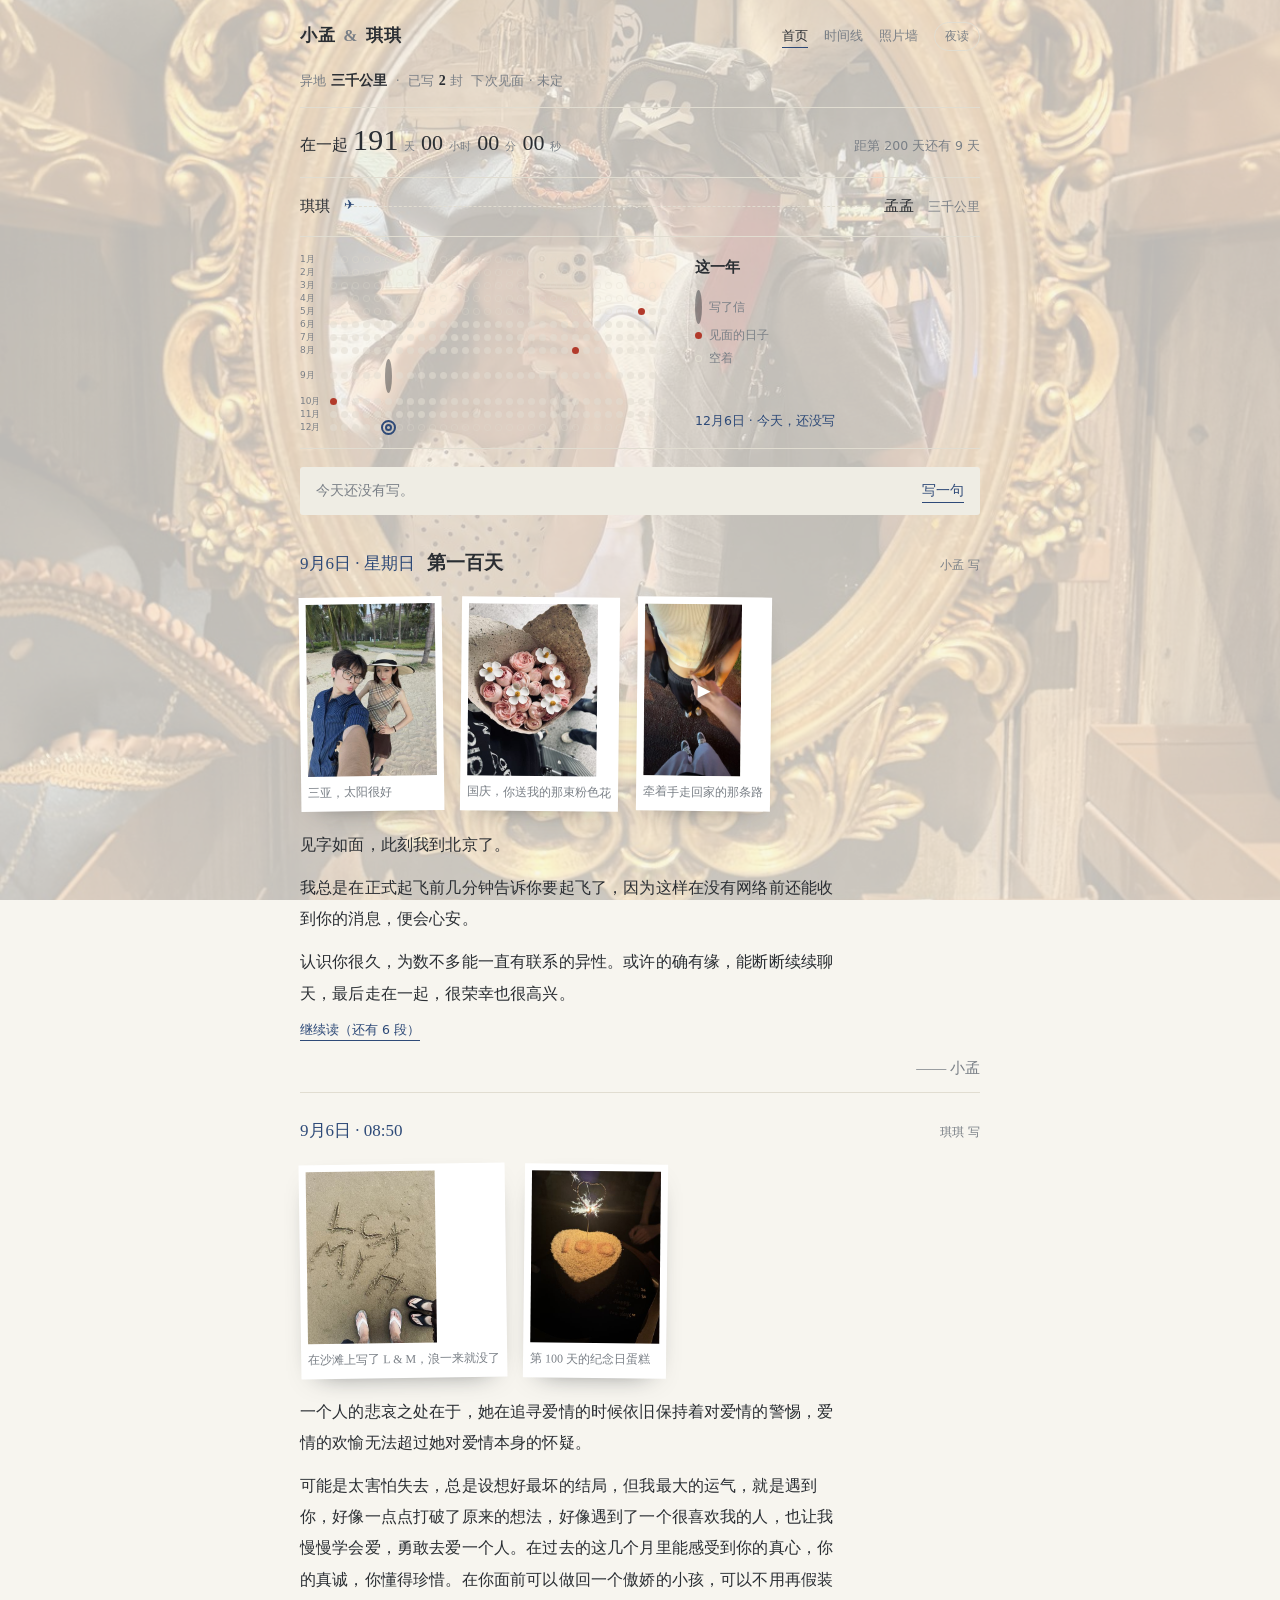
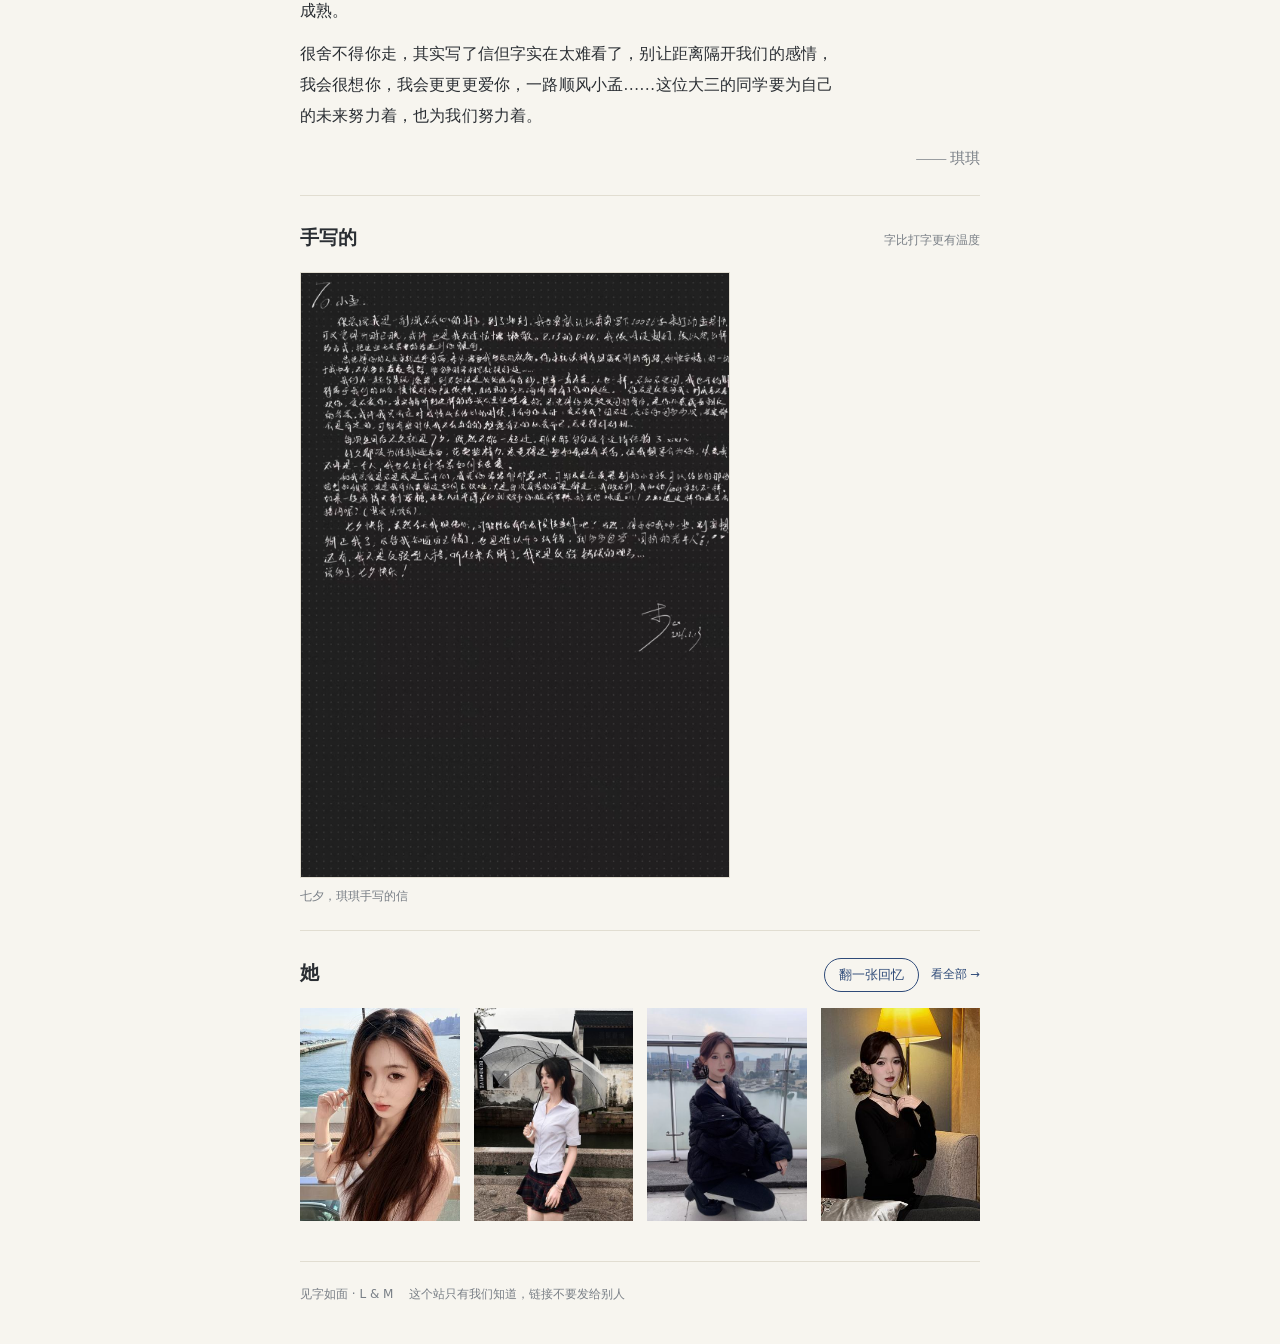
==== index.html @ 693d48fa "见字如面：首版上线" ====
<!doctype html>
<html lang="zh-CN" data-theme="light">
<head>
<meta charset="utf-8">
<meta name="viewport" content="width=device-width, initial-scale=1">
<meta name="robots" content="noindex, nofollow">
<meta name="description" content="我们的一点一滴，都写在这里。">
<meta name="theme-color" content="#f7f5ef">
<title>见字如面 · 小孟 &amp; 琪琪</title>
<link rel="icon" href="assets/favicon.svg" type="image/svg+xml">
<link rel="apple-touch-icon" href="assets/apple-touch-icon.png">
<link rel="manifest" href="site.webmanifest">
<meta property="og:type" content="website">
<meta property="og:url" content="https://2400016611.github.io/">
<meta property="og:title" content="见字如面 · 小孟 &amp; 琪琪">
<meta property="og:description" content="我们的一点一滴，都写在这里。">
<meta property="og:image" content="https://2400016611.github.io/assets/share.jpg">
<link rel="stylesheet" href="assets/style.css">
</head>
<body>
<div class="bg" id="bg" aria-hidden="true"></div>

<div class="wrap">

  <div class="top">
    <span class="mark">小孟 <em>&amp;</em> 琪琪</span>
    <nav class="nav">
      <a href="index.html" aria-current="page">首页</a>
      <a href="timeline.html">时间线</a>
      <a href="photos.html">照片墙</a>
      <button class="theme-toggle" type="button">夜读</button>
    </nav>
  </div>

  <div class="status" id="status"></div>

  <div class="counter">
    <span class="word">在一起</span>
    <span class="big" id="counter-days">0</span>
    <span class="unit">天</span>
    <span class="seg" id="counter-hh">00</span><span class="unit">小时</span>
    <span class="seg" id="counter-mm">00</span><span class="unit">分</span>
    <span class="seg" id="counter-ss">00</span><span class="unit">秒</span>
    <span class="next" id="counter-next"></span>
  </div>

  <div class="distance" id="distance"></div>

  <section class="year" aria-label="这一年">
    <div class="year-grid" id="year-grid"></div>
    <div class="year-side">
      <div class="year-title">这一年</div>
      <div class="legend">
        <span><i class="letter"></i>写了信</span>
        <span><i class="met"></i>见面的日子</span>
        <span><i class="blank"></i>空着</span>
      </div>
      <div class="readout" id="readout">点任意一天，看那天发生了什么</div>
    </div>
  </section>

  <div class="invite">
    <span id="invite-text">今天还没有写。</span>
    <button class="go" id="note-open" type="button">写一句</button>
  </div>
  <div class="notebox" id="notebox" hidden>
    <textarea id="note-input" rows="3" maxlength="200" placeholder="写一句今天想说的话……"></textarea>
    <div class="note-actions">
      <span class="note-hint">只保存在这台设备上，刷新也不会丢</span>
      <button id="note-save" type="button">存下来</button>
    </div>
  </div>
  <div class="notes" id="notes"></div>

  <div id="letters"></div>

  <section class="hand" id="hand" aria-label="手写的"></section>

  <section class="her" aria-label="她">
    <div class="her-head">
      <h2>她</h2>
      <span class="who">
        <button class="random-btn" data-random type="button">翻一张回忆</button>
        <a href="photos.html#her">看全部 →</a>
      </span>
    </div>
    <div class="her-grid" id="her-grid"></div>
  </section>

  <div class="foot">
    <span>见字如面 · L &amp; M</span>
    <span>这个站只有我们知道，链接不要发给别人</span>
  </div>
</div>

<script src="data/media.js"></script>
<script src="data/content.js"></script>
<script src="assets/app.js"></script>
</body>
</html>
---- assets/style.css ----
/* 见字如面 —— 站点样式
   纸与墨，加上一个靛蓝；照片是页面上唯一的彩色来源。 */

:root {
  --paper: #f7f5ef;
  --paper-2: #efede4;
  --ink: #2a2e33;
  --ink-2: #797f86;
  --line: #e1ddd1;
  --accent: #2e4a78;
  --mark: #b23a2b;
  --frame: #ffffff;
  --shadow: 0 10px 28px -18px rgba(20, 25, 32, .7);
  --bg-opacity: .24;
  --serif: "Songti SC", "STSong", "SimSun", "Noto Serif CJK SC", serif;
  --sans: "PingFang SC", "Microsoft YaHei", system-ui, -apple-system, sans-serif;
  --hand: "Kaiti SC", "KaiTi", "STKaiti", "楷体", var(--serif);
}

html[data-theme="dark"] {
  --paper: #14161a;
  --paper-2: #1b1e23;
  --ink: #e9e7e1;
  --ink-2: #8e959c;
  --line: #2a2e33;
  --accent: #9db8dc;
  --mark: #d9634f;
  --frame: #22262b;
  --shadow: 0 10px 28px -18px rgba(0, 0, 0, .9);
  --bg-opacity: .15;
}

* { box-sizing: border-box; }

html { background: var(--paper); }
body {
  margin: 0;
  background: transparent;
  color: var(--ink);
  font-family: var(--sans);
  font-size: 15px;
  line-height: 1.7;
  -webkit-font-smoothing: antialiased;
}

/* ---------------- 旋转照片背景（只有首页有 #bg） ---------------- */
.bg {
  position: fixed;
  inset: 0;
  z-index: -1;
  overflow: hidden;
  pointer-events: none;
}
.bg img {
  position: absolute;
  inset: 0;
  width: 100%;
  height: 100%;
  object-fit: cover;
  opacity: 0;
  transition: opacity 2.2s ease;
}
.bg img.on { opacity: var(--bg-opacity); }
@media (prefers-reduced-motion: reduce) { .bg img { transition: none; } }

a { color: var(--accent); text-decoration: none; }
a:hover { border-bottom: 1px solid currentColor; }

button {
  font: inherit;
  color: inherit;
  background: none;
  border: 0;
  padding: 0;
  cursor: pointer;
}

.wrap { width: min(680px, 100% - 40px); margin: 0 auto; }
.wide { width: min(1080px, 100% - 40px); margin: 0 auto; }

/* ---------------- 顶部 ---------------- */
.top {
  display: flex;
  align-items: center;
  gap: 18px;
  padding: 22px 0 18px;
}
.mark {
  font-family: var(--serif);
  font-size: 17px;
  font-weight: 600;
  letter-spacing: .04em;
}
.mark em { font-style: normal; color: var(--ink-2); padding: 0 3px; }
.nav { margin-left: auto; display: flex; align-items: center; gap: 16px; }
.nav a, .nav span { font-size: 13px; color: var(--ink-2); }
.nav a[aria-current="page"] { color: var(--ink); border-bottom: 1px solid var(--accent); }
.theme-toggle {
  font-size: 12px;
  color: var(--ink-2);
  border: 1px solid var(--line);
  border-radius: 999px;
  padding: 3px 10px;
}

/* ---------------- 状态行 ---------------- */
.status {
  display: flex;
  flex-wrap: wrap;
  align-items: baseline;
  gap: 0 8px;
  padding-bottom: 14px;
  border-bottom: 1px solid var(--line);
  font-size: 12.5px;
  color: var(--ink-2);
  letter-spacing: .02em;
}
.status b {
  font-family: var(--serif);
  font-size: 14px;
  font-weight: 600;
  font-variant-numeric: tabular-nums;
  color: var(--ink);
}
.status .next b { color: var(--accent); }

/* ---------------- 实时计时 ---------------- */
.counter {
  display: flex;
  align-items: baseline;
  flex-wrap: wrap;
  gap: 0 5px;
  padding: 16px 0;
  border-bottom: 1px solid var(--line);
}
.counter .big {
  font-family: var(--serif);
  font-size: 30px;
  font-variant-numeric: tabular-nums;
  letter-spacing: .01em;
  line-height: 1;
}
.counter .word { font-family: var(--serif); font-size: 16px; }
.counter .seg { font-family: var(--serif); font-size: 22px; font-variant-numeric: tabular-nums; min-width: 2.2ch; text-align: center; }
.counter .unit { font-size: 11px; color: var(--ink-2); }
.counter .next { margin-left: auto; font-size: 12.5px; color: var(--ink-2); }
.counter .next b { color: var(--accent); font-family: var(--serif); font-size: 13px; }

/* ---------------- 距离 ---------------- */
.distance {
  display: flex;
  align-items: center;
  gap: 14px;
  padding: 16px 0;
  border-bottom: 1px solid var(--line);
}
.dist-city { font-family: var(--serif); font-size: 15px; flex: none; }
.dist-line { flex: 1; position: relative; border-top: 1px dashed var(--line); min-width: 40px; }
.dist-line::after {
  content: "✈";
  position: absolute;
  top: -9px;
  left: 0;
  font-size: 13px;
  line-height: 1;
  color: var(--accent);
  animation: fly 7s linear infinite;
}
@keyframes fly { from { left: 0; } to { left: 100%; } }
@media (prefers-reduced-motion: reduce) { .dist-line::after { animation: none; left: 46%; } }
.dist-km { flex: none; font-size: 12.5px; color: var(--ink-2); }

/* ---------------- 这一年 ---------------- */
.year {
  display: flex;
  gap: 28px;
  padding: 18px 0 16px;
  border-bottom: 1px solid var(--line);
}
.year-grid { display: flex; flex-direction: column; gap: 4px; flex: none; }
.year-row { display: grid; grid-template-columns: 26px repeat(31, 7px); gap: 4px; align-items: center; }
.year-month { font-size: 9px; line-height: 9px; color: var(--ink-2); }
.dot {
  width: 7px;
  height: 7px;
  border-radius: 50%;
  background: var(--line);
}
.dot.void { background: none; }
.dot.blankspace { background: none; }
.dot.blank { background: var(--line); opacity: .55; }
.dot.none { background: none; box-shadow: inset 0 0 0 1px var(--line); opacity: .3; }
.dot.letter { background: var(--ink); opacity: .45; }
.dot.met { background: var(--mark); }
.dot.today { background: none; box-shadow: inset 0 0 0 2px var(--accent); }
.dot.picked { outline: 2px solid var(--accent); outline-offset: 2px; }
.year-side { min-width: 0; display: flex; flex-direction: column; }
.year-title { font-family: var(--serif); font-size: 15px; font-weight: 600; }
.legend { margin-top: 10px; font-size: 11.5px; line-height: 2; color: var(--ink-2); }
.legend span { display: flex; align-items: center; gap: 7px; }
.legend i { width: 7px; height: 7px; border-radius: 50%; flex: none; }
.legend i.letter { background: var(--ink); opacity: .45; }
.legend i.met { background: var(--mark); }
.legend i.blank { box-shadow: inset 0 0 0 1px var(--line); }
.readout { margin-top: auto; padding-top: 10px; font-size: 12.5px; color: var(--accent); }

/* ---------------- 今天的邀请 ---------------- */
.invite {
  display: flex;
  align-items: center;
  gap: 12px;
  margin: 18px 0 6px;
  padding: 12px 16px;
  background: var(--paper-2);
  border-radius: 3px;
  font-size: 13.5px;
  color: var(--ink-2);
}
.invite .go { margin-left: auto; color: var(--accent); border-bottom: 1px solid currentColor; }

/* ---------------- 信 ---------------- */
.letter { padding: 24px 0 10px; }
.letter + .letter { border-top: 1px solid var(--line); }
.letter-head { display: flex; align-items: baseline; gap: 12px; }
.date { font-family: var(--hand); font-size: 17px; color: var(--accent); }
.letter-title { font-family: var(--serif); font-size: 19px; font-weight: 600; }
.who { margin-left: auto; display: flex; align-items: center; gap: 12px; font-size: 11.5px; color: var(--ink-2); }
.copy {
  margin: 12px 0 0;
  font-family: var(--serif);
  font-size: 16px;
  line-height: 1.95;
  letter-spacing: .01em;
  max-width: 34em;
}
.sign {
  margin-top: 14px;
  text-align: right;
  font-family: var(--hand);
  font-size: 15px;
  color: var(--ink-2);
}
.read-more {
  margin-top: 10px;
  font-size: 12.5px;
  color: var(--accent);
  border-bottom: 1px solid currentColor;
}
.copy[hidden] { display: none; }

/* 相纸 */
.prints { display: flex; flex-wrap: wrap; align-items: flex-start; gap: 18px; margin: 18px 0; }
.print {
  margin: 0;
  background: var(--frame);
  padding: 7px 7px 10px;
  box-shadow: var(--shadow);
}
.print img, .print video { display: block; height: 172px; width: auto; background: var(--paper-2); }
.print figcaption {
  margin-top: 7px;
  font-family: var(--hand);
  font-size: 12px;
  line-height: 1.5;
  color: var(--ink-2);
  max-width: 200px;
}
.tilt-l { transform: rotate(-.8deg); }
.tilt-r { transform: rotate(.6deg); }
.print .play-badge { position: relative; display: block; }
.print .play-badge::after {
  content: "▶";
  position: absolute;
  inset: 0;
  display: flex;
  align-items: center;
  justify-content: center;
  font-size: 17px;
  color: #fff;
  text-shadow: 0 1px 8px rgba(0, 0, 0, .75);
}
.print.large img { height: 300px; max-width: 100%; }
.print.large { margin-top: 18px; }

/* ---------------- 她 ---------------- */
.her { padding: 26px 0 10px; border-top: 1px solid var(--line); margin-top: 14px; }
.her-head { display: flex; align-items: baseline; gap: 12px; }
.her-head h2 { margin: 0; font-family: var(--serif); font-size: 19px; font-weight: 600; }
.her-head .who { margin-left: auto; }
.her-grid { display: grid; grid-template-columns: repeat(4, 1fr); gap: 14px; margin-top: 16px; }
.her-grid img { width: 100%; aspect-ratio: 3 / 4; object-fit: cover; display: block; background: var(--paper-2); }

/* 起点 / 手写的 */
.start, .hand { padding: 26px 0 10px; border-top: 1px solid var(--line); margin-top: 14px; }
.section { padding: 26px 0 10px; border-top: 1px solid var(--line); margin-top: 14px; }
.hand-fig { margin: 18px 0 0; max-width: 430px; }
.hand-fig img { display: block; width: 100%; height: auto; border: 1px solid var(--line); background: var(--paper-2); }
.hand-fig figcaption {
  margin-top: 8px;
  font-family: var(--hand);
  font-size: 12px;
  color: var(--ink-2);
}

/* ---------------- 时间线 ---------------- */
.timeline { list-style: none; margin: 22px 0 0; padding: 0 0 0 16px; border-left: 1px solid var(--line); }
.tl-item { position: relative; padding: 0 0 28px 22px; }
.tl-item::before {
  content: "";
  position: absolute;
  left: -21px;
  top: 5px;
  width: 9px;
  height: 9px;
  border-radius: 50%;
  background: var(--mark);
  box-shadow: 0 0 0 3px var(--paper);
}
.tl-date { font-family: var(--hand); color: var(--accent); font-size: 15px; }
.tl-title { font-family: var(--serif); font-size: 17px; font-weight: 600; margin-top: 2px; }
.tl-note { font-size: 13px; color: var(--ink-2); margin-top: 2px; }
.tl-photo {
  display: inline-block;
  margin: 10px 0 0;
  background: var(--frame);
  padding: 5px 5px 8px;
  box-shadow: var(--shadow);
  cursor: zoom-in;
}
.tl-photo img { display: block; height: 130px; width: auto; }

/* ---------------- 随机回忆按钮 ---------------- */
.random-btn {
  font-size: 13px;
  color: var(--accent);
  border: 1px solid var(--accent);
  border-radius: 999px;
  padding: 5px 14px;
}
.upload-btn {
  font-size: 13px;
  color: var(--paper);
  background: var(--accent);
  border: 1px solid var(--accent);
  border-radius: 999px;
  padding: 5px 14px;
}

/* ---------------- 页脚 ---------------- */
.foot {
  margin-top: 30px;
  padding: 22px 0 40px;
  border-top: 1px solid var(--line);
  font-size: 12px;
  color: var(--ink-2);
  display: flex;
  flex-wrap: wrap;
  gap: 6px 16px;
}

/* ---------------- 照片墙 ---------------- */
.filters {
  display: flex;
  gap: 8px;
  flex-wrap: wrap;
  padding: 4px 0 18px;
  border-bottom: 1px solid var(--line);
  margin-bottom: 20px;
}
.filters button {
  font-size: 13px;
  color: var(--ink-2);
  border: 1px solid var(--line);
  border-radius: 999px;
  padding: 5px 14px;
}
.filters button[aria-pressed="true"] { color: var(--paper); background: var(--ink); border-color: var(--ink); }
.masonry { columns: 4; column-gap: 12px; }
.tile {
  display: block;
  width: 100%;
  margin: 0 0 12px;
  break-inside: avoid;
  background: var(--paper-2);
  position: relative;
  padding: 0;
}
.tile img { display: block; width: 100%; height: auto; }
.tile .tag {
  position: absolute;
  left: 6px;
  bottom: 6px;
  font-size: 11px;
  color: #fff;
  text-shadow: 0 1px 3px rgba(0,0,0,.6);
}
.tile.wide { column-span: all; }
.count { font-size: 12px; color: var(--ink-2); margin-bottom: 14px; }

/* ---------------- 灯箱 ---------------- */
.lightbox {
  position: fixed;
  inset: 0;
  background: rgba(10, 12, 14, .94);
  display: none;
  align-items: center;
  justify-content: center;
  z-index: 50;
}
.lightbox.on { display: flex; }
.lightbox img, .lightbox video { max-width: 92vw; max-height: 84vh; display: block; }
.lightbox .caption {
  position: absolute;
  bottom: 26px;
  left: 0;
  right: 0;
  text-align: center;
  color: #e9e7e1;
  font-family: var(--hand);
  font-size: 15px;
}
.lightbox .close, .lightbox .prev, .lightbox .next {
  position: absolute;
  color: #e9e7e1;
  font-size: 22px;
  padding: 14px;
  line-height: 1;
}
.lightbox .close { top: 12px; right: 14px; font-size: 26px; }
.lightbox .prev { left: 8px; top: 50%; transform: translateY(-50%); }
.lightbox .next { right: 8px; top: 50%; transform: translateY(-50%); }

@media (max-width: 720px) {
  .wrap, .wide { width: calc(100% - 32px); }
  .year { flex-direction: column; gap: 14px; }
  .year-row { grid-template-columns: 20px repeat(31, minmax(0, 1fr)); gap: 2px; }
  .dot { width: 100%; height: 5px; border-radius: 2px; }
  .print img, .print video { height: 132px; }
  .masonry { columns: 2; column-gap: 8px; }
  .tile { margin-bottom: 8px; }
  .her-grid { grid-template-columns: repeat(2, 1fr); }
  .copy { font-size: 15.5px; }
}

/* ---------------- 她：可点开 ---------------- */
.her-grid img { cursor: zoom-in; }

/* ---------------- 写一句（碎碎念） ---------------- */
.notebox {
  margin: -4px 0 6px;
  padding: 12px 16px;
  background: var(--paper-2);
  border-radius: 3px;
}
.notebox textarea {
  width: 100%;
  resize: vertical;
  border: 1px solid var(--line);
  border-radius: 2px;
  background: var(--paper);
  color: var(--ink);
  font-family: var(--serif);
  font-size: 14.5px;
  line-height: 1.8;
  padding: 8px 10px;
}
.notebox textarea:focus { outline: 1px solid var(--accent); }
.note-actions { display: flex; align-items: center; gap: 10px; margin-top: 8px; }
.note-hint { font-size: 11.5px; color: var(--ink-2); }
.note-actions button {
  margin-left: auto;
  flex: none;
  font-size: 12.5px;
  color: var(--paper);
  background: var(--accent);
  border-radius: 999px;
  padding: 4px 14px;
}
.notes { margin: 2px 0 8px; }
.note-row {
  display: flex;
  gap: 12px;
  align-items: baseline;
  padding: 7px 2px;
  border-bottom: 1px dashed var(--line);
  font-size: 13.5px;
}
.note-date { flex: none; font-family: var(--hand); font-size: 13px; color: var(--accent); }
.note-text { font-family: var(--serif); }

/* ---------------- 灯箱：保存原图 ---------------- */
.lightbox .save {
  position: absolute;
  top: 16px;
  left: 16px;
  color: #e9e7e1;
  font-size: 12.5px;
  border: 1px solid rgba(233, 231, 225, .4);
  border-radius: 999px;
  padding: 5px 14px;
  z-index: 2;
}
.lightbox .save:hover { border: 1px solid #e9e7e1; }
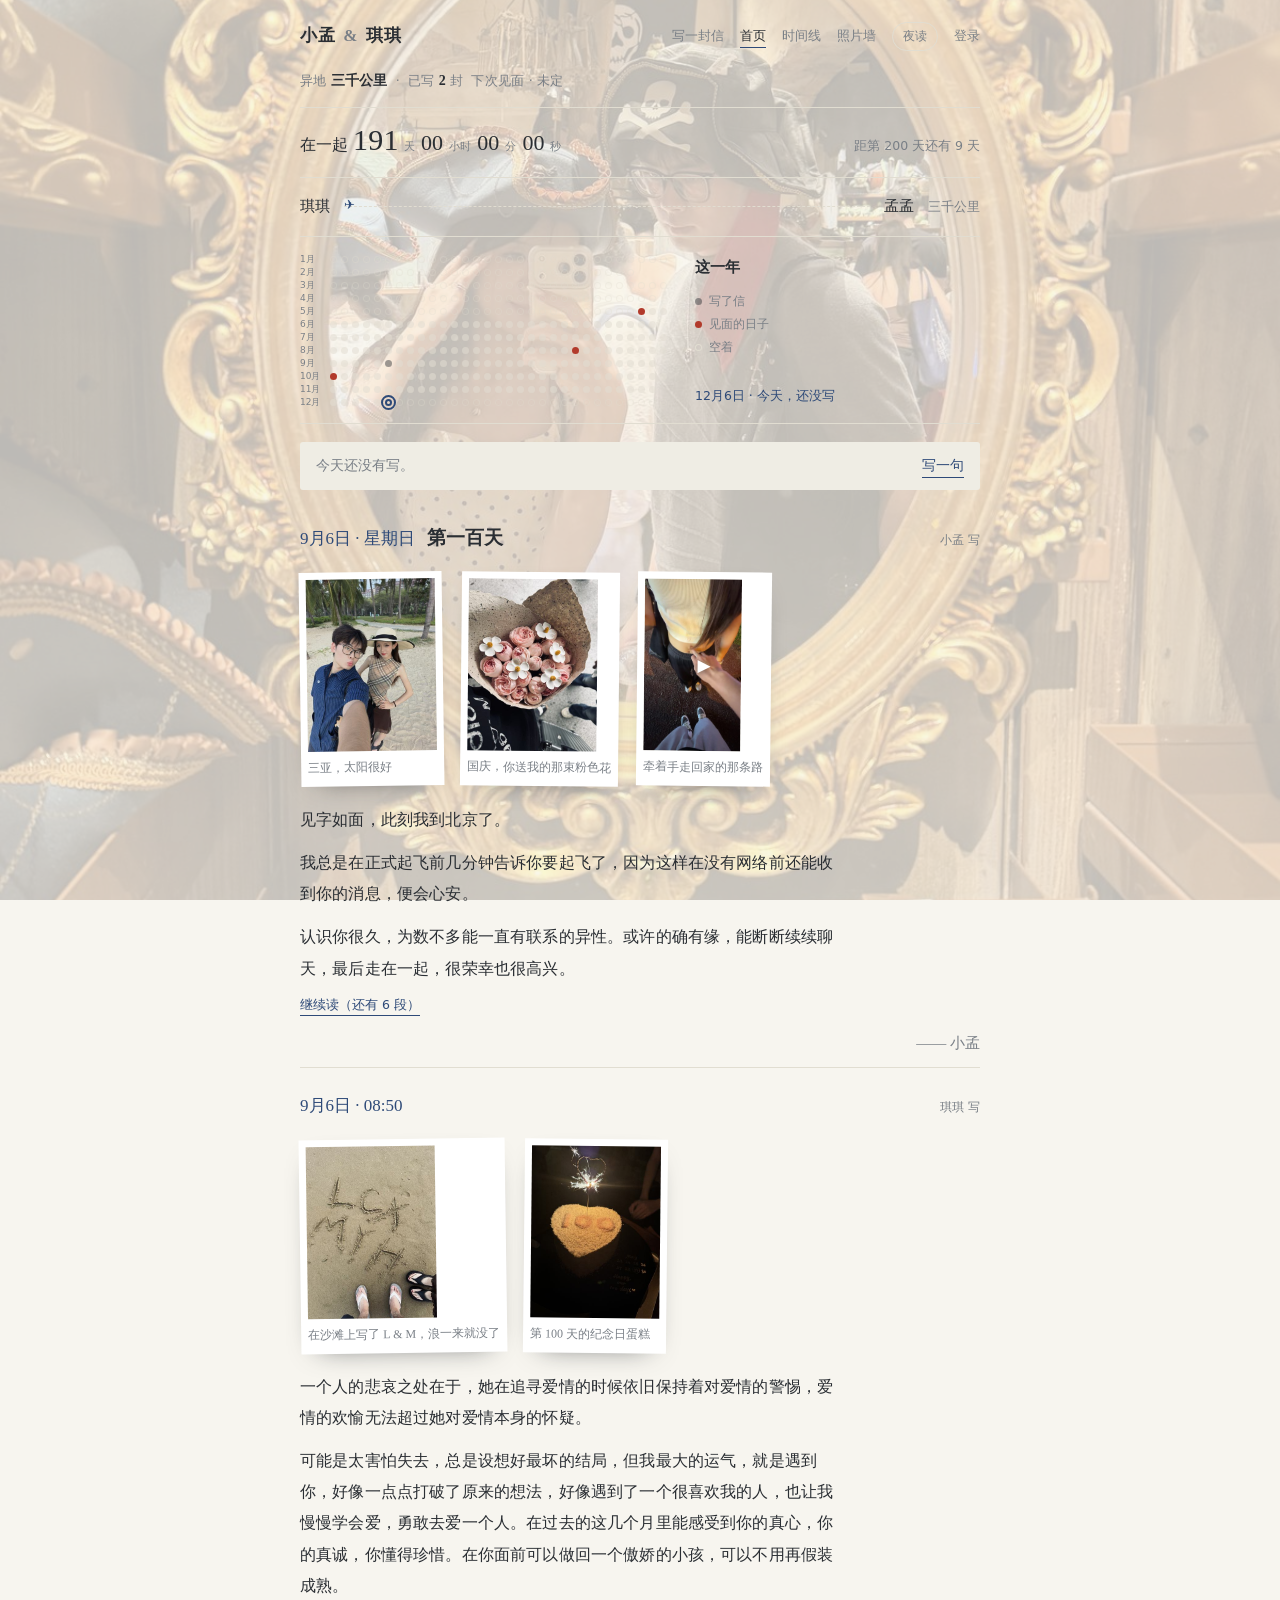
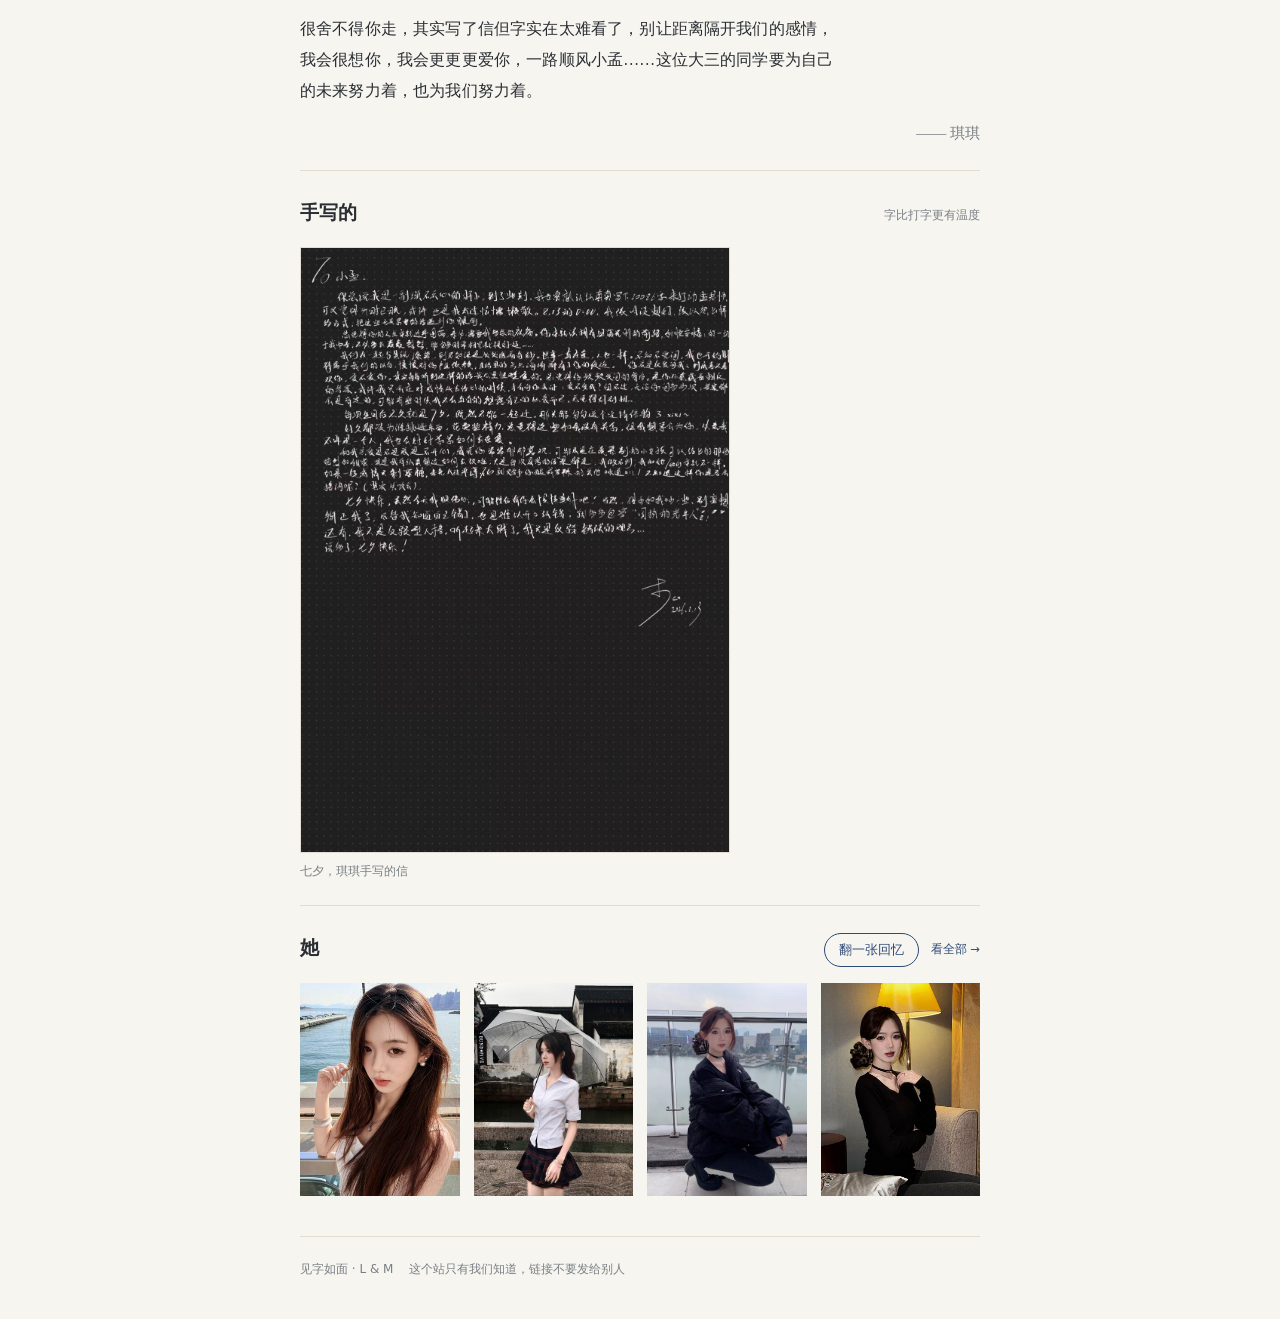
==== commit caddb9e3: "接上后端：在线写信、传照片、两个人共用一份内容 - 新增 assets/store.js 作为唯一数据入口：连得上后端就用后端的，连不上退回静态内容 - 新增 write.html（写信 / 碎碎念 " ====
--- a/index.html
+++ b/index.html
@@ -51,7 +51,7 @@
     <div class="year-side">
       <div class="year-title">这一年</div>
       <div class="legend">
-        <span><i class="letter"></i>写了信</span>
+        <span><i class="wrote"></i>写了信</span>
         <span><i class="met"></i>见面的日子</span>
         <span><i class="blank"></i>空着</span>
       </div>
@@ -95,6 +95,11 @@
 
 <script src="data/media.js"></script>
 <script src="data/content.js"></script>
+<script src="data/config.js"></script>
+<script src="assets/vendor/supabase.js"></script>
+<script src="assets/store.js"></script>
+<script src="assets/ui.js"></script>
+<script src="assets/upload.js"></script>
 <script src="assets/app.js"></script>
 </body>
 </html>
--- a/assets/style.css
+++ b/assets/style.css
@@ -190,7 +190,7 @@
 .dot.blankspace { background: none; }
 .dot.blank { background: var(--line); opacity: .55; }
 .dot.none { background: none; box-shadow: inset 0 0 0 1px var(--line); opacity: .3; }
-.dot.letter { background: var(--ink); opacity: .45; }
+.dot.wrote { background: var(--ink); opacity: .45; }
 .dot.met { background: var(--mark); }
 .dot.today { background: none; box-shadow: inset 0 0 0 2px var(--accent); }
 .dot.picked { outline: 2px solid var(--accent); outline-offset: 2px; }
@@ -199,7 +199,7 @@
 .legend { margin-top: 10px; font-size: 11.5px; line-height: 2; color: var(--ink-2); }
 .legend span { display: flex; align-items: center; gap: 7px; }
 .legend i { width: 7px; height: 7px; border-radius: 50%; flex: none; }
-.legend i.letter { background: var(--ink); opacity: .45; }
+.legend i.wrote { background: var(--ink); opacity: .45; }
 .legend i.met { background: var(--mark); }
 .legend i.blank { box-shadow: inset 0 0 0 1px var(--line); }
 .readout { margin-top: auto; padding-top: 10px; font-size: 12.5px; color: var(--accent); }
@@ -501,3 +501,240 @@
   z-index: 2;
 }
 .lightbox .save:hover { border: 1px solid #e9e7e1; }
+
+/* ================================================================
+   接上后端之后多出来的界面：登录、写信、上传、设置
+   ================================================================ */
+
+/* ---------------- 按钮 ---------------- */
+.primary, .ghost, .danger {
+  font-size: 13px;
+  border-radius: 999px;
+  padding: 6px 16px;
+  border: 1px solid transparent;
+}
+.primary { background: var(--accent); color: var(--paper); }
+.primary:hover { opacity: .9; }
+.primary:disabled { opacity: .45; cursor: default; }
+.ghost { border-color: var(--line); color: var(--ink-2); }
+.ghost:hover { color: var(--ink); border-color: var(--ink-2); }
+.danger { border-color: var(--line); color: var(--mark); }
+.danger:hover { border-color: var(--mark); }
+.mini {
+  display: inline-block;
+  font-size: 11.5px;
+  padding: 0;
+  border: 0;
+  border-bottom: 1px dotted currentColor;
+  color: var(--ink-2);
+  border-radius: 0;
+}
+.mini.danger { color: var(--mark); }
+
+/* ---------------- 表单 ---------------- */
+.form { display: grid; gap: 14px; }
+.row-form { grid-template-columns: repeat(auto-fit, minmax(170px, 1fr)); }
+.field { display: flex; flex-direction: column; gap: 5px; min-width: 0; }
+.field > span { font-size: 11.5px; color: var(--ink-2); letter-spacing: .02em; }
+.field input, .field select, .field textarea {
+  font: inherit;
+  font-size: 14px;
+  width: 100%;
+  color: var(--ink);
+  background: var(--paper);
+  border: 1px solid var(--line);
+  border-radius: 2px;
+  padding: 7px 9px;
+}
+.field textarea { font-family: var(--serif); font-size: 15.5px; line-height: 1.85; resize: vertical; }
+.field input:focus, .field select:focus, .field textarea:focus { outline: 1px solid var(--accent); }
+.field.block { margin-top: 16px; }
+.field.wide { grid-column: 1 / -1; }
+.check { flex-direction: row; align-items: center; gap: 8px; }
+.check input { width: auto; }
+.check span { font-size: 12.5px; color: var(--ink-2); }
+.actions { display: flex; align-items: center; gap: 12px; flex-wrap: wrap; margin-top: 18px; }
+.status-text { font-size: 12px; color: var(--ink-2); }
+.pane { padding-bottom: 30px; }
+.pane-title { font-family: var(--serif); font-size: 17px; font-weight: 600; margin: 28px 0 4px; }
+.pane-hint { font-size: 12.5px; color: var(--ink-2); margin: 0 0 10px; }
+.tabs { display: flex; gap: 18px; flex-wrap: wrap; border-bottom: 1px solid var(--line); padding-bottom: 10px; margin-bottom: 20px; }
+.tabs button { font-size: 13px; color: var(--ink-2); }
+.tabs button.on { color: var(--ink); border-bottom: 1px solid var(--accent); }
+
+/* ---------------- 挑素材 ---------------- */
+.picker {
+  display: grid;
+  grid-template-columns: repeat(auto-fill, minmax(70px, 1fr));
+  gap: 8px;
+  max-height: 320px;
+  overflow-y: auto;
+  padding: 8px;
+  border: 1px solid var(--line);
+  border-radius: 3px;
+  background: var(--paper-2);
+}
+.pick-tile { position: relative; padding: 0; border: 2px solid transparent; border-radius: 2px; overflow: hidden; line-height: 0; }
+.pick-tile img { display: block; width: 100%; aspect-ratio: 1; object-fit: cover; background: var(--paper); }
+.pick-tile.on { border-color: var(--accent); }
+.pick-tile .tag { position: absolute; left: 3px; bottom: 3px; font-size: 9px; color: #fff; background: rgba(0, 0, 0, .5); border-radius: 2px; padding: 0 3px; }
+.picker-actions { display: flex; align-items: center; gap: 12px; margin-top: 8px; flex-wrap: wrap; }
+.picker-count { font-size: 11.5px; color: var(--ink-2); margin-left: auto; }
+
+/* ---------------- 上传 ---------------- */
+.drop {
+  display: flex;
+  flex-direction: column;
+  align-items: center;
+  gap: 6px;
+  text-align: center;
+  padding: 26px 16px;
+  border: 1px dashed var(--line);
+  border-radius: 4px;
+  background: var(--paper-2);
+  cursor: pointer;
+}
+.drop.over { border-color: var(--accent); background: var(--paper); }
+.drop strong { font-family: var(--serif); font-size: 15px; font-weight: 600; }
+.drop span { font-size: 11.5px; color: var(--ink-2); max-width: 32em; }
+.upload-list { display: flex; flex-direction: column; gap: 10px; margin-top: 14px; max-height: 300px; overflow-y: auto; }
+.upload-item { font-size: 12px; }
+.upload-head { display: flex; align-items: baseline; gap: 10px; }
+.upload-name { flex: 1; min-width: 0; overflow: hidden; text-overflow: ellipsis; white-space: nowrap; }
+.upload-size { flex: none; font-size: 11px; color: var(--ink-2); }
+.upload-item .bar { height: 3px; margin: 5px 0 3px; background: var(--line); border-radius: 999px; overflow: hidden; }
+.upload-item .bar i { display: block; width: 0; height: 100%; background: var(--accent); transition: width .2s; }
+.upload-item .bar i.done { background: #4c7a52; }
+.upload-item .bar i.failed { background: var(--mark); }
+.upload-status { font-size: 11px; color: var(--ink-2); }
+.upload-status .warn { color: var(--mark); }
+
+/* ---------------- 小列表（这一年 / 首页的碎碎念） ---------------- */
+.rows { margin-top: 10px; }
+.row { display: flex; align-items: baseline; gap: 12px; padding: 7px 2px; border-bottom: 1px dashed var(--line); font-size: 13px; }
+.row-date { flex: none; font-family: var(--hand); font-size: 13px; color: var(--accent); }
+.row-tag { flex: none; font-size: 10.5px; border: 1px solid var(--line); border-radius: 999px; padding: 0 8px; color: var(--ink-2); }
+.row-tag.met { color: var(--mark); border-color: var(--mark); }
+.row-text { flex: 1; min-width: 0; font-family: var(--serif); }
+.row button { flex: none; margin-left: auto; }
+.note-author { flex: none; font-size: 11px; color: var(--ink-2); }
+
+/* ---------------- 信的编辑按钮 / 选择作者 ---------------- */
+.letter-tools { display: flex; gap: 12px; }
+.who-pick { display: flex; gap: 6px; }
+.who-pick button { font-size: 12.5px; color: var(--ink-2); border: 1px solid var(--line); border-radius: 999px; padding: 4px 12px; }
+.who-pick button.on { color: var(--paper); background: var(--accent); border-color: var(--accent); }
+.hand-fig { cursor: zoom-in; }
+
+/* ---------------- 弹窗 ---------------- */
+html.modal-open { overflow: hidden; }
+.modal {
+  position: fixed;
+  inset: 0;
+  z-index: 80;
+  display: none;
+  align-items: center;
+  justify-content: center;
+  padding: 20px;
+  background: rgba(20, 22, 26, .5);
+  backdrop-filter: blur(2px);
+}
+.modal.on { display: flex; }
+.modal-card {
+  position: relative;
+  width: min(580px, 100%);
+  max-height: 88vh;
+  overflow-y: auto;
+  padding: 24px 22px 20px;
+  background: var(--paper);
+  border: 1px solid var(--line);
+  border-radius: 4px;
+  box-shadow: var(--shadow);
+}
+.modal-x { position: absolute; top: 6px; right: 12px; font-size: 22px; color: var(--ink-2); }
+.modal-title { font-family: var(--serif); font-size: 18px; font-weight: 600; margin-bottom: 12px; }
+.modal-text { font-size: 13.5px; color: var(--ink-2); margin: 0 0 12px; }
+.modal-hint { font-size: 11.5px; color: var(--ink-2); margin: 10px 0 0; min-height: 1.2em; }
+.modal-actions { display: flex; align-items: center; gap: 10px; flex-wrap: wrap; margin-top: 14px; }
+
+/* ---------------- 提示条 ---------------- */
+.toasts {
+  position: fixed;
+  left: 50%;
+  bottom: 26px;
+  z-index: 90;
+  display: flex;
+  flex-direction: column;
+  align-items: center;
+  gap: 8px;
+  transform: translateX(-50%);
+  pointer-events: none;
+}
+.toast {
+  font-size: 13px;
+  color: var(--paper);
+  background: var(--ink);
+  border-radius: 999px;
+  padding: 7px 18px;
+  box-shadow: var(--shadow);
+  transition: opacity .35s, transform .35s;
+}
+.toast.bad { background: var(--mark); }
+.toast.gone { opacity: 0; transform: translateY(6px); }
+
+/* ---------------- 右上角账号 ---------------- */
+.account { position: relative; display: inline-flex; }
+.account-btn { font-size: 13px; color: var(--ink-2); }
+.account-btn.on { color: var(--ink); }
+.account-menu {
+  position: absolute;
+  right: 0;
+  top: calc(100% + 8px);
+  z-index: 20;
+  display: flex;
+  flex-direction: column;
+  min-width: 128px;
+  padding: 6px;
+  background: var(--paper);
+  border: 1px solid var(--line);
+  border-radius: 3px;
+  box-shadow: var(--shadow);
+}
+.account-menu a, .account-menu button { display: block; padding: 6px 10px; font-size: 13px; color: var(--ink-2); text-align: left; border-radius: 2px; }
+.account-menu a:hover, .account-menu button:hover { background: var(--paper-2); color: var(--ink); border-bottom: 0; }
+
+/* ---------------- 「后端还没接上」的那条提醒 ---------------- */
+.backend-note {
+  display: flex;
+  align-items: center;
+  gap: 10px;
+  margin-bottom: 14px;
+  padding: 7px 12px;
+  font-size: 12px;
+  color: var(--ink-2);
+  background: var(--paper-2);
+  border: 1px solid var(--line);
+  border-radius: 3px;
+}
+.backend-note .backend-x { margin-left: auto; font-size: 11.5px; color: var(--accent); border-bottom: 1px dotted currentColor; }
+
+/* ---------------- 没登录时的挡板 ---------------- */
+.gate { padding: 60px 0; text-align: center; border-top: 1px solid var(--line); border-bottom: 1px solid var(--line); }
+.gate p { font-family: var(--serif); font-size: 17px; }
+.gate .gate-hint { font-family: var(--sans); font-size: 12px; color: var(--ink-2); }
+
+/* ---------------- 灯箱上多出来的收藏 / 删除 ---------------- */
+.lightbox .lb-tools { position: absolute; bottom: 56px; left: 0; right: 0; z-index: 3; display: flex; justify-content: center; gap: 10px; }
+.lightbox .lb-tools .save { position: static; top: auto; left: auto; }
+.lightbox .lb-tools button { font-size: 12.5px; color: #e9e7e1; border: 1px solid rgba(233, 231, 225, .4); border-radius: 999px; padding: 4px 14px; }
+.lightbox .lb-tools button:hover { border-color: #e9e7e1; }
+.lightbox .lb-tools button.danger { color: #e9a99b; }
+
+/* ---------------- 照片墙上的收藏小星 ---------------- */
+.tile .tag.star { top: 6px; right: 6px; bottom: auto; left: auto; font-size: 14px; color: var(--mark); background: none; }
+
+@media (max-width: 720px) {
+  .modal-card { padding: 20px 16px 16px; }
+  .picker { grid-template-columns: repeat(auto-fill, minmax(58px, 1fr)); max-height: 240px; }
+  .tabs { gap: 14px; }
+}
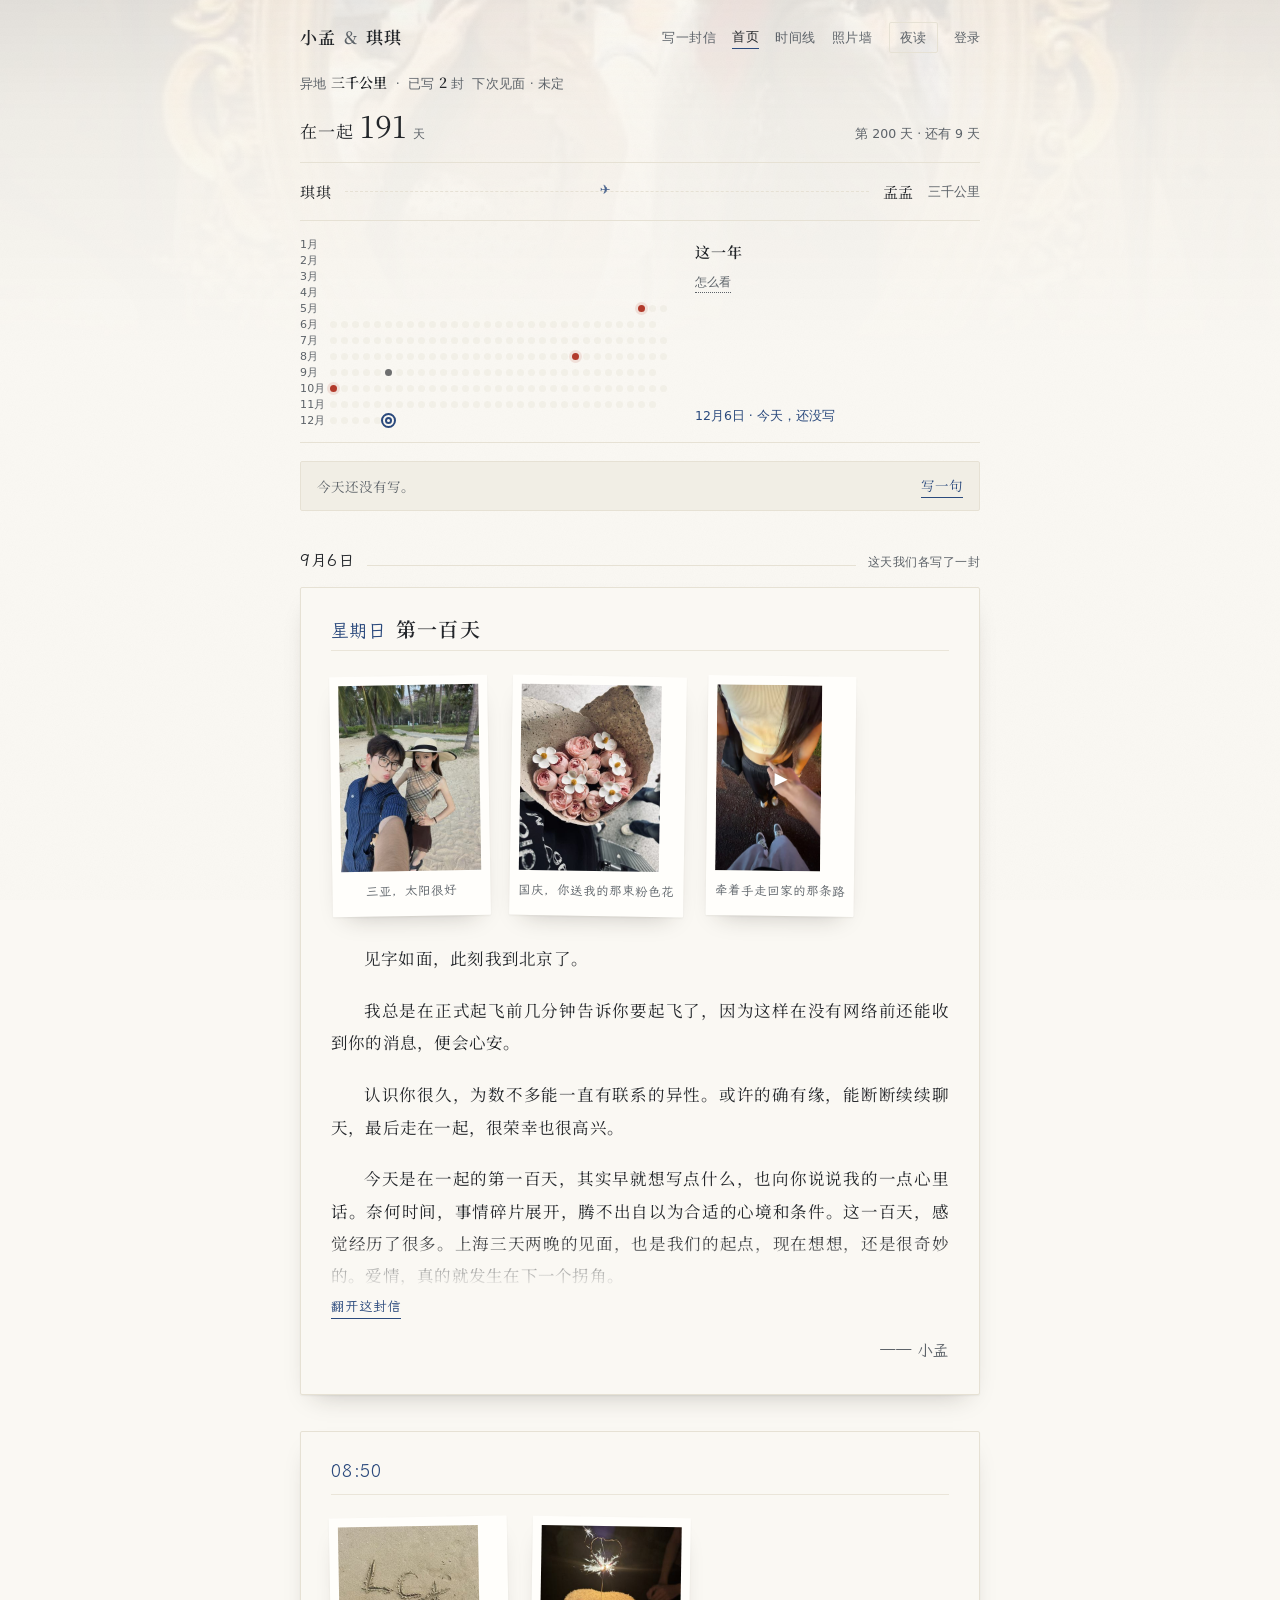
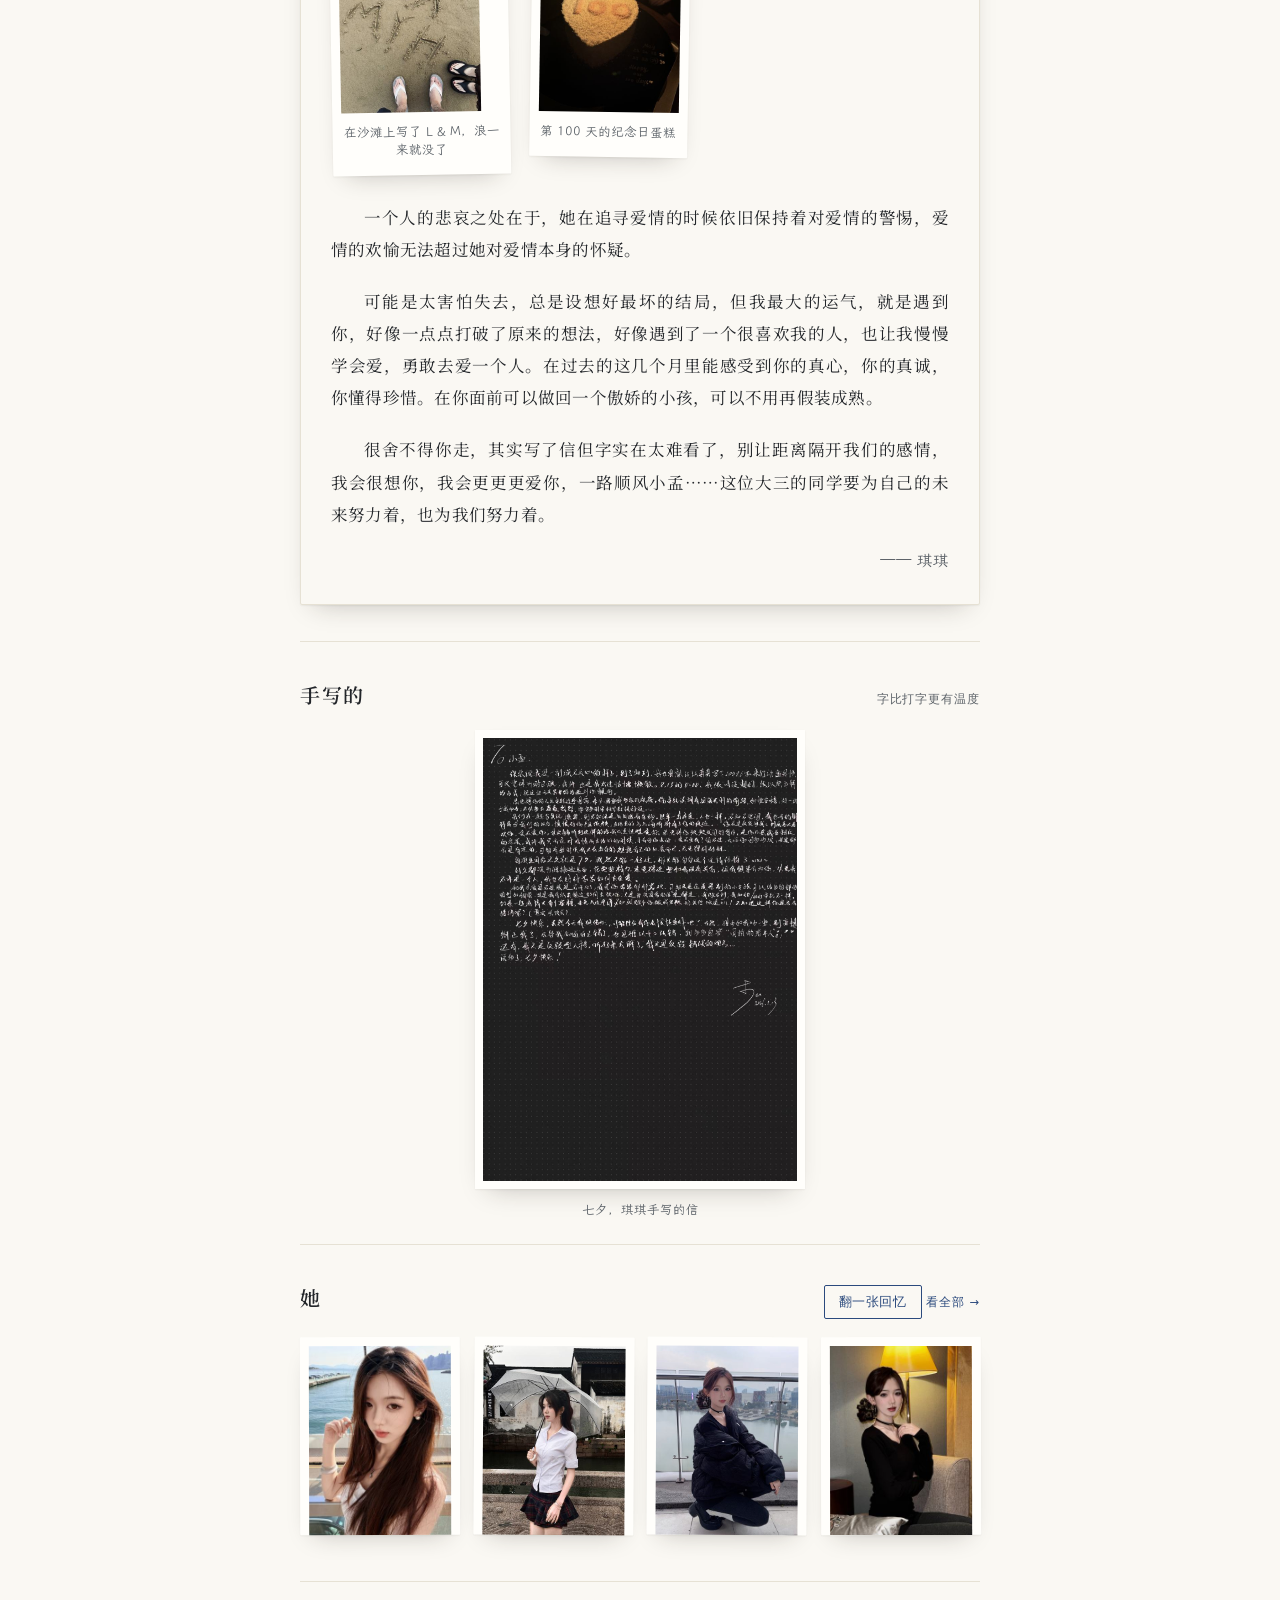
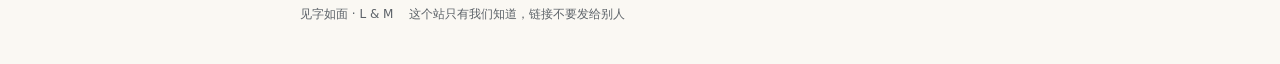
==== commit d4e9e24b: "V2 前端质感：信纸卡片、自托管中文字体、相纸与这一年的视觉重做" ====
--- a/index.html
+++ b/index.html
@@ -5,11 +5,12 @@
 <meta name="viewport" content="width=device-width, initial-scale=1">
 <meta name="robots" content="noindex, nofollow">
 <meta name="description" content="我们的一点一滴，都写在这里。">
-<meta name="theme-color" content="#f7f5ef">
+<meta name="theme-color" content="#faf8f3">
 <title>见字如面 · 小孟 &amp; 琪琪</title>
 <link rel="icon" href="assets/favicon.svg" type="image/svg+xml">
 <link rel="apple-touch-icon" href="assets/apple-touch-icon.png">
 <link rel="manifest" href="site.webmanifest">
+<link rel="stylesheet" href="assets/fonts/fonts.css">
 <meta property="og:type" content="website">
 <meta property="og:url" content="https://2400016611.github.io/">
 <meta property="og:title" content="见字如面 · 小孟 &amp; 琪琪">
@@ -38,9 +39,6 @@
     <span class="word">在一起</span>
     <span class="big" id="counter-days">0</span>
     <span class="unit">天</span>
-    <span class="seg" id="counter-hh">00</span><span class="unit">小时</span>
-    <span class="seg" id="counter-mm">00</span><span class="unit">分</span>
-    <span class="seg" id="counter-ss">00</span><span class="unit">秒</span>
     <span class="next" id="counter-next"></span>
   </div>
 
@@ -50,11 +48,14 @@
     <div class="year-grid" id="year-grid"></div>
     <div class="year-side">
       <div class="year-title">这一年</div>
-      <div class="legend">
-        <span><i class="wrote"></i>写了信</span>
-        <span><i class="met"></i>见面的日子</span>
-        <span><i class="blank"></i>空着</span>
-      </div>
+      <details class="legend-wrap">
+        <summary>怎么看</summary>
+        <div class="legend">
+          <span><i class="wrote"></i>写了信</span>
+          <span><i class="met"></i>见面的日子</span>
+          <span><i class="blank"></i>空着</span>
+        </div>
+      </details>
       <div class="readout" id="readout">点任意一天，看那天发生了什么</div>
     </div>
   </section>
--- a/assets/fonts/fonts.css
+++ b/assets/fonts/fonts.css
@@ -0,0 +1,2396 @@
+/* 由 tools/fetch_fonts.py 生成，不要手改。
+   霞鹜文楷 LXGW WenKai + Noto Serif SC，均为 OFL 许可，可自托管。
+   按 unicode-range 切片，浏览器只下载用到的部分。 */
+
+@font-face {
+  font-family: "LXGW WenKai";
+  font-style: normal;
+  font-weight: 400;
+  font-display: swap;
+  src: url("lxgwwenkailite-regular-subset-4.woff2") format('woff2');
+  unicode-range: U+1f1e9-1f1f5, U+1f1f7-1f1ff, U+1f21a, U+1f232, U+1f234-1f237, U+1f250-1f251, U+1f300, U+1f302-1f308, U+1f30a-1f311, U+1f315, U+1f319-1f320, U+1f324, U+1f327, U+1f32a, U+1f32c-1f32d, U+1f330-1f357, U+1f359-1f37e
+}
+@font-face {
+  font-family: "LXGW WenKai";
+  font-style: normal;
+  font-weight: 400;
+  font-display: swap;
+  src: url("lxgwwenkailite-regular-subset-5.woff2") format('woff2');
+  unicode-range: U+fee3, U+fef3, U+ff03-ff04, U+ff07, U+ff0a, U+ff17-ff19, U+ff1c-ff1d, U+ff20-ff3a, U+ff3c, U+ff3e-ff5b, U+ff5d, U+ff61-ff65, U+ff67-ff6a, U+ff6c, U+ff6f-ff78, U+ff7a-ff7d, U+ff80-ff84, U+ff86, U+ff89-ff8e, U+ff92, U+ff97-ff9b, U+ff9d-ff9f, U+ffe0-ffe4, U+ffe6, U+ffe9, U+ffeb, U+ffed, U+fffc, U+1f004, U+1f170-1f171, U+1f192-1f195, U+1f198-1f19a, U+1f1e6-1f1e8
+}
+@font-face {
+  font-family: "LXGW WenKai";
+  font-style: normal;
+  font-weight: 400;
+  font-display: swap;
+  src: url("lxgwwenkailite-regular-subset-6.woff2") format('woff2');
+  unicode-range: U+f0a7, U+f0b2, U+f0b7, U+f0c9, U+f0d8, U+f0da, U+f0dc-f0dd, U+f0e0, U+f0e6, U+f0eb, U+f0fc, U+f101, U+f104-f105, U+f107, U+f10b, U+f11b, U+f14b, U+f18a, U+f193, U+f1d6-f1d7, U+f244, U+f27a, U+f296, U+f2ae, U+f471, U+f4b3, U+f610-f611, U+f880-f881, U+f8ec, U+f8f5, U+f8ff, U+f901, U+f90a, U+f92c-f92d, U+f934, U+f937, U+f941, U+f965, U+f967, U+f969, U+f96b, U+f96f, U+f974, U+f978-f979, U+f97e, U+f981, U+f98a, U+f98e, U+f997, U+f99c, U+f9b2, U+f9b5, U+f9ba, U+f9be, U+f9ca, U+f9d0-f9d1, U+f9dd, U+f9e0-f9e1, U+f9e4, U+f9f7, U+fa00-fa01, U+fa08, U+fa0a, U+fa11, U+fb01-fb02, U+fdfc, U+fe0e, U+fe30-fe31, U+fe33-fe44, U+fe49-fe52, U+fe54-fe57, U+fe59-fe66, U+fe68-fe6b, U+fe8e, U+fe92-fe93, U+feae, U+feb8, U+fecb-fecc, U+fee0
+}
+@font-face {
+  font-family: "LXGW WenKai";
+  font-style: normal;
+  font-weight: 400;
+  font-display: swap;
+  src: url("lxgwwenkailite-regular-subset-21.woff2") format('woff2');
+  unicode-range: U+9f3d-9f3e, U+9f41, U+9f4a-9f4b, U+9f51-9f52, U+9f61-9f63, U+9f66-9f67, U+9f80-9f81, U+9f83, U+9f85-9f8d, U+9f90-9f91, U+9f94-9f96, U+9f98, U+9f9b-9f9c, U+9f9e, U+9fa0, U+9fa2, U+9ff4, U+a001, U+a007, U+a025, U+a046-a047, U+a057, U+a072, U+a078-a079, U+a083, U+a085, U+a100, U+a118, U+a132, U+a134, U+a1f4, U+a242, U+a4a6, U+a4aa, U+a4b0-a4b1, U+a4b3, U+a9c1-a9c2, U+ac00-ac01, U+ac04, U+ac08, U+ac10-ac11, U+ac13-ac16, U+ac19, U+ac1c-ac1d, U+ac24, U+ac70-ac71, U+ac74, U+ac77-ac78, U+ac80-ac81, U+ac83, U+ac8c, U+ac90, U+ac9f-aca0, U+aca8-aca9, U+acac, U+acb0, U+acbd, U+acc1, U+acc4, U+ace0-ace1, U+ace4, U+ace8, U+acf3, U+acf5, U+acfc-acfd, U+ad00, U+ad0c, U+ad11, U+ad1c, U+ad34, U+ad50, U+ad64, U+ad6c, U+ad70, U+ad74, U+ad7f, U+ad81, U+ad8c, U+adc0, U+adc8, U+addc, U+ade0, U+adf8-adf9, U+adfc, U+ae00, U+ae08-ae09, U+ae0b, U+ae30, U+ae34, U+ae38, U+ae40, U+ae4a, U+ae4c, U+ae54, U+ae68, U+aebc, U+aed8, U+af2c-af2d, U+af34
+}
+@font-face {
+  font-family: "LXGW WenKai";
+  font-style: normal;
+  font-weight: 400;
+  font-display: swap;
+  src: url("lxgwwenkailite-regular-subset-22.woff2") format('woff2');
+  unicode-range: U+9dfa, U+9e0a, U+9e11, U+9e1a, U+9e1e, U+9e20, U+9e22, U+9e28-9e2c, U+9e2e-9e33, U+9e35-9e3b, U+9e3e, U+9e40-9e44, U+9e46-9e4e, U+9e51, U+9e53, U+9e55-9e58, U+9e5a-9e5c, U+9e5e-9e63, U+9e66-9e6e, U+9e71, U+9e73, U+9e75, U+9e78-9e79, U+9e7c-9e7e, U+9e82, U+9e86-9e88, U+9e8b-9e8c, U+9e90-9e91, U+9e93, U+9e95, U+9e97, U+9e9d, U+9ea4-9ea5, U+9ea9-9eaa, U+9eb4-9eb5, U+9eb8-9eba, U+9ebc-9ebf, U+9ec3, U+9ec9, U+9ecd, U+9ed0, U+9ed2-9ed3, U+9ed5-9ed6, U+9ed9, U+9edc-9edd, U+9edf-9ee0, U+9ee2, U+9ee5, U+9ee7-9eea, U+9eef, U+9ef1, U+9ef3-9ef4, U+9ef6, U+9ef9, U+9efb-9efc, U+9efe, U+9f0b, U+9f0d, U+9f10, U+9f14, U+9f17, U+9f19, U+9f22, U+9f29, U+9f2c, U+9f2f, U+9f31, U+9f37, U+9f39
+}
+@font-face {
+  font-family: "LXGW WenKai";
+  font-style: normal;
+  font-weight: 400;
+  font-display: swap;
+  src: url("lxgwwenkailite-regular-subset-23.woff2") format('woff2');
+  unicode-range: U+9c3b, U+9c40, U+9c47-9c49, U+9c53, U+9c57, U+9c64, U+9c72, U+9c77-9c78, U+9c7b, U+9c7f-9c80, U+9c82-9c83, U+9c85-9c8c, U+9c8e-9c92, U+9c94-9c9b, U+9c9e-9ca3, U+9ca5-9ca7, U+9ca9, U+9cab, U+9cad-9cae, U+9cb1-9cb7, U+9cb9-9cbd, U+9cbf-9cc0, U+9cc3, U+9cc5-9cc7, U+9cc9-9cd1, U+9cd3-9cda, U+9cdc-9cdd, U+9cdf, U+9ce1-9ce3, U+9ce5, U+9ce9, U+9cee-9cef, U+9cf3-9cf4, U+9cf6, U+9cfc-9cfd, U+9d02, U+9d08-9d09, U+9d12, U+9d1b, U+9d1e, U+9d26, U+9d28, U+9d37, U+9d3b, U+9d3f, U+9d51, U+9d59, U+9d5c-9d5d, U+9d5f-9d61, U+9d6c, U+9d70, U+9d72, U+9d7a, U+9d7e, U+9d84, U+9d89, U+9d8f, U+9d92, U+9daf, U+9db4, U+9db8, U+9dbc, U+9dc4, U+9dc7, U+9dc9, U+9dd7, U+9ddf, U+9df2, U+9df9
+}
+@font-face {
+  font-family: "LXGW WenKai";
+  font-style: normal;
+  font-weight: 400;
+  font-display: swap;
+  src: url("lxgwwenkailite-regular-subset-24.woff2") format('woff2');
+  unicode-range: U+9a5f, U+9a62, U+9a65, U+9a69, U+9a6b, U+9a6e, U+9a75, U+9a77-9a7a, U+9a7d, U+9a80, U+9a83, U+9a85, U+9a87-9a8a, U+9a8d-9a8e, U+9a90, U+9a92-9a93, U+9a95-9a96, U+9a98-9a99, U+9a9b-9aa2, U+9aa5, U+9aa7, U+9aaf-9ab1, U+9ab5-9ab6, U+9ab9-9aba, U+9abc, U+9ac0-9ac4, U+9ac8, U+9acb-9acc, U+9ace-9acf, U+9ad1-9ad2, U+9ad9, U+9adf, U+9ae1, U+9ae3, U+9aea-9aeb, U+9aed-9aef, U+9af4, U+9af9, U+9afb, U+9b03-9b04, U+9b06, U+9b08, U+9b0d, U+9b0f-9b10, U+9b13, U+9b18, U+9b1a, U+9b1f, U+9b22-9b23, U+9b25, U+9b27-9b28, U+9b2a, U+9b2f, U+9b31-9b32, U+9b3b, U+9b43, U+9b46-9b49, U+9b4d-9b4e, U+9b51, U+9b56, U+9b58, U+9b5a, U+9b5c, U+9b5f, U+9b61-9b62, U+9b6f, U+9b77, U+9b80, U+9b88, U+9b8b, U+9b8e, U+9b91, U+9b9f-9ba0, U+9ba8, U+9baa-9bab, U+9bad-9bae, U+9bb0-9bb1, U+9bb8, U+9bc9-9bca, U+9bd3, U+9bd6, U+9bdb, U+9be8, U+9bf0-9bf1, U+9c02, U+9c10, U+9c15, U+9c24, U+9c2d, U+9c32, U+9c39
+}
+@font-face {
+  font-family: "LXGW WenKai";
+  font-style: normal;
+  font-weight: 400;
+  font-display: swap;
+  src: url("lxgwwenkailite-regular-subset-25.woff2") format('woff2');
+  unicode-range: U+98c8, U+98cf-98d6, U+98da-98db, U+98dd, U+98e1-98e2, U+98e7-98ea, U+98ec, U+98ee-98ef, U+98f2, U+98f4, U+98fc-98fe, U+9903, U+9905, U+9908, U+990a, U+990c-990d, U+9913-9914, U+9918, U+991a-991b, U+991e, U+9921, U+9928, U+992c, U+992e, U+9935, U+9938-9939, U+993d-993e, U+9945, U+994b-994c, U+9951-9952, U+9954-9955, U+9957, U+995e, U+9963, U+9966-9969, U+996b-996c, U+996f, U+9974-9975, U+9977-9979, U+997d-997e, U+9980-9981, U+9983-9984, U+9987, U+998a-998b, U+998d-9991, U+9993-9995, U+9997-9998, U+99a5, U+99ab-99ae, U+99b1, U+99b3-99b4, U+99bc, U+99bf, U+99c1, U+99c3-99c6, U+99cc, U+99d0, U+99d2, U+99d5, U+99db, U+99dd, U+99e1, U+99ed, U+99f1, U+99ff, U+9a01, U+9a03-9a04, U+9a0e-9a0f, U+9a11-9a13, U+9a19, U+9a1b, U+9a28, U+9a2b, U+9a30, U+9a32, U+9a37, U+9a40, U+9a45, U+9a4a, U+9a4d-9a4e, U+9a52, U+9a55, U+9a57, U+9a5a-9a5b
+}
+@font-face {
+  font-family: "LXGW WenKai";
+  font-style: normal;
+  font-weight: 400;
+  font-display: swap;
+  src: url("lxgwwenkailite-regular-subset-26.woff2") format('woff2');
+  unicode-range: U+972a, U+972d, U+9730, U+973d, U+9742, U+9744, U+9748-9749, U+9750-9751, U+975a-975c, U+9763, U+9765-9766, U+976c-976d, U+9773, U+9776, U+977a, U+977c, U+9784-9785, U+978e-978f, U+9791-9792, U+9794-9795, U+9798, U+979a, U+979e, U+97a3, U+97a5-97a6, U+97a8, U+97ab-97ac, U+97ae-97af, U+97b2, U+97b4, U+97c6, U+97cb-97cc, U+97d3, U+97d8, U+97dc, U+97e1, U+97ea-97eb, U+97ee, U+97fb, U+97fe-97ff, U+9801-9803, U+9805-9806, U+9808, U+980c, U+9810-9814, U+9817-9818, U+981e, U+9820-9821, U+9824, U+9828, U+982b-982d, U+9830, U+9834, U+9838-9839, U+983c, U+9846, U+984d-984f, U+9851-9852, U+9854-9855, U+9857-9858, U+985a-985b, U+9862-9863, U+9865, U+9867, U+986b, U+986f-9871, U+9877-9878, U+987c, U+9880, U+9883, U+9885, U+9889, U+988b-988f, U+9893-9895, U+9899-989b, U+989e-989f, U+98a1-98a2, U+98a5-98a7, U+98a9, U+98af, U+98b1, U+98b6, U+98ba, U+98be, U+98c3-98c4, U+98c6-98c7
+}
+@font-face {
+  font-family: "LXGW WenKai";
+  font-style: normal;
+  font-weight: 400;
+  font-display: swap;
+  src: url("lxgwwenkailite-regular-subset-27.woff2") format('woff2');
+  unicode-range: U+95b9-95ca, U+95cc-95cd, U+95d4-95d6, U+95d8, U+95e1-95e2, U+95e9, U+95f0-95f1, U+95f3, U+95f6, U+95fc, U+95fe-95ff, U+9602-9604, U+9606-960d, U+960f, U+9611-9613, U+9615-9617, U+9619-961b, U+961d, U+9621, U+9628, U+962f, U+963c-963e, U+9641-9642, U+9649, U+9654, U+965b-965f, U+9661, U+9663, U+9665, U+9667-9668, U+966c, U+9670, U+9672-9674, U+9678, U+967a, U+967d, U+9682, U+9685, U+9688, U+968a, U+968d-968e, U+9695, U+9697-9698, U+969e, U+96a0, U+96a3-96a4, U+96a8, U+96aa, U+96b0-96b1, U+96b3-96b4, U+96b7-96b9, U+96bb-96bd, U+96c9, U+96cb, U+96ce, U+96d1-96d2, U+96d6, U+96d9, U+96db-96dc, U+96de, U+96e0, U+96e3, U+96e9, U+96eb, U+96f0-96f2, U+96f9, U+96ff, U+9701-9702, U+9705, U+9708, U+970a, U+970e-970f, U+9711, U+9719, U+9727
+}
+@font-face {
+  font-family: "LXGW WenKai";
+  font-style: normal;
+  font-weight: 400;
+  font-display: swap;
+  src: url("lxgwwenkailite-regular-subset-28.woff2") format('woff2');
+  unicode-range: U+94e7-94ec, U+94ee-94f1, U+94f3, U+94f5, U+94f7, U+94f9, U+94fb-94fd, U+94ff, U+9503-9504, U+9506-9507, U+9509-950a, U+950d-950f, U+9511-9518, U+951a-9520, U+9522, U+9528-952d, U+9530-953a, U+953c-953f, U+9543-9546, U+9548-9550, U+9552-9555, U+9557-955b, U+955d-9568, U+956a-956d, U+9570-9574, U+9583, U+9586, U+9589, U+958e-958f, U+9591-9592, U+9594, U+9598-9599, U+959e-95a0, U+95a2-95a6, U+95a8-95b2, U+95b4, U+95b8
+}
+@font-face {
+  font-family: "LXGW WenKai";
+  font-style: normal;
+  font-weight: 400;
+  font-display: swap;
+  src: url("lxgwwenkailite-regular-subset-29.woff2") format('woff2');
+  unicode-range: U+9410-941a, U+941c-942b, U+942d-942e, U+9432-9433, U+9435, U+9438, U+943a, U+943e, U+9444, U+944a, U+9451-9452, U+945a, U+9462-9463, U+9465, U+9470-9487, U+948a-9492, U+9494-9498, U+949a, U+949c-949d, U+94a1, U+94a3-94a4, U+94a8, U+94aa-94ad, U+94af, U+94b2, U+94b4-94ba, U+94bc-94c0, U+94c4, U+94c6-94db, U+94de-94e6
+}
+@font-face {
+  font-family: "LXGW WenKai";
+  font-style: normal;
+  font-weight: 400;
+  font-display: swap;
+  src: url("lxgwwenkailite-regular-subset-30.woff2") format('woff2');
+  unicode-range: U+92b7, U+92b9, U+92c1, U+92c5-92c6, U+92c8, U+92cc, U+92d0, U+92d2, U+92e4, U+92ea, U+92ec-92ed, U+92f0, U+92f3, U+92f8, U+92fc, U+9304, U+9306, U+9310, U+9312, U+9315, U+9318, U+931a, U+931e, U+9320-9322, U+9324, U+9326-9329, U+932b-932c, U+932f, U+9331-9332, U+9335-9336, U+933e, U+9340-9341, U+934a-9360, U+9362-9363, U+9365-936b, U+936e, U+9375, U+937e, U+9382, U+938a, U+938c, U+938f, U+9393-9394, U+9396-9397, U+939a, U+93a2, U+93a7, U+93ac-93cd, U+93d0-93d1, U+93d6-93d8, U+93de-93df, U+93e1-93e2, U+93e4, U+93f8, U+93fb, U+93fd, U+940e-940f
+}
+@font-face {
+  font-family: "LXGW WenKai";
+  font-style: normal;
+  font-weight: 400;
+  font-display: swap;
+  src: url("lxgwwenkailite-regular-subset-31.woff2") format('woff2');
+  unicode-range: U+914c, U+914e-9150, U+9154, U+9157, U+915a, U+915d-915e, U+9161-9164, U+9169, U+9170, U+9172, U+9174, U+9179-917a, U+917d-917e, U+9182-9183, U+9185, U+918c-918d, U+9190-9191, U+919a, U+919c, U+91a1-91a4, U+91a8, U+91aa-91af, U+91b4-91b5, U+91b8, U+91ba, U+91be, U+91c0-91c1, U+91c6, U+91c8, U+91cb, U+91d0, U+91d2, U+91d7-91d8, U+91dd, U+91e3, U+91e6-91e7, U+91ed, U+91f0, U+91f5, U+91f9, U+9200, U+9205, U+9207-920a, U+920d-920e, U+9210, U+9214-9215, U+921c, U+921e, U+9221, U+9223-9227, U+9229-922a, U+922d, U+9234-9235, U+9237, U+9239-923a, U+923c-9240, U+9244-9246, U+9249, U+924e-924f, U+9251, U+9253, U+9257, U+925b, U+925e, U+9262, U+9264-9266, U+9268, U+926c, U+926f, U+9271, U+927b, U+927e, U+9280, U+9283, U+9285-928a, U+928e, U+9291, U+9293, U+9296, U+9298, U+929c-929d, U+92a8, U+92ab-92ae, U+92b3, U+92b6
+}
+@font-face {
+  font-family: "LXGW WenKai";
+  font-style: normal;
+  font-weight: 400;
+  font-display: swap;
+  src: url("lxgwwenkailite-regular-subset-32.woff2") format('woff2');
+  unicode-range: U+8fe2-8fe5, U+8fe8-8fe9, U+8fee, U+8ff3-8ff4, U+8ff8, U+8ffa, U+9004, U+900b, U+9011, U+9015-9016, U+901e, U+9021, U+9026, U+902d, U+902f, U+9031, U+9035-9036, U+9039-903a, U+9041, U+9044-9046, U+904a, U+904f-9052, U+9054-9055, U+9058-9059, U+905b-905e, U+9060-9062, U+9068-9069, U+906f, U+9072, U+9074, U+9076-907a, U+907c-907d, U+9081, U+9083, U+9085, U+9087-908b, U+908f, U+9095, U+9097, U+9099-909b, U+909d, U+90a0-90a1, U+90a8-90a9, U+90ac, U+90b0, U+90b2-90b4, U+90b6, U+90b8, U+90ba, U+90bd-90be, U+90c3-90c5, U+90c7-90c8, U+90cf-90d0, U+90d3, U+90d5, U+90d7, U+90da-90dc, U+90de, U+90e2, U+90e4, U+90e6-90e7, U+90ea-90eb, U+90ef, U+90f4-90f5, U+90f7, U+90fe-9100, U+9104, U+9109, U+910c, U+9112, U+9114-9115, U+9118, U+911c, U+911e, U+9120, U+9122-9123, U+9127, U+912d, U+912f-9132, U+9139-913a, U+9143, U+9146, U+9149-914a
+}
+@font-face {
+  font-family: "LXGW WenKai";
+  font-style: normal;
+  font-weight: 400;
+  font-display: swap;
+  src: url("lxgwwenkailite-regular-subset-33.woff2") format('woff2');
+  unicode-range: U+8e2d-8e31, U+8e34-8e35, U+8e39-8e3a, U+8e3d, U+8e40-8e42, U+8e47, U+8e49-8e4b, U+8e50-8e53, U+8e59-8e5a, U+8e5f-8e60, U+8e64, U+8e69, U+8e6c, U+8e70, U+8e74, U+8e76, U+8e7a-8e7c, U+8e7f, U+8e84-8e85, U+8e87, U+8e89, U+8e8b, U+8e8d, U+8e8f-8e90, U+8e94, U+8e99, U+8e9c, U+8e9e, U+8eaa, U+8eac, U+8eb0, U+8eb6, U+8ec0, U+8ec6, U+8eca-8ece, U+8ed2, U+8eda, U+8edf, U+8ee2, U+8eeb, U+8ef8, U+8efb-8efe, U+8f03, U+8f09, U+8f0b, U+8f12-8f15, U+8f1b, U+8f1d, U+8f1f, U+8f29-8f2a, U+8f2f, U+8f36, U+8f38, U+8f3b, U+8f3e-8f3f, U+8f44-8f45, U+8f49, U+8f4d-8f4e, U+8f5f, U+8f6b, U+8f6d, U+8f71-8f73, U+8f75-8f76, U+8f78-8f7a, U+8f7c, U+8f7e, U+8f81-8f82, U+8f84, U+8f87, U+8f8a-8f8b, U+8f8d-8f8f, U+8f94-8f95, U+8f97-8f9a, U+8fa6, U+8fad-8faf, U+8fb2, U+8fb5-8fb7, U+8fba-8fbc, U+8fbf, U+8fc2, U+8fcb, U+8fcd, U+8fd3, U+8fd5, U+8fd7, U+8fda
+}
+@font-face {
+  font-family: "LXGW WenKai";
+  font-style: normal;
+  font-weight: 400;
+  font-display: swap;
+  src: url("lxgwwenkailite-regular-subset-34.woff2") format('woff2');
+  unicode-range: U+8caf-8cb0, U+8cb3-8cb4, U+8cb6-8cb9, U+8cbb-8cbd, U+8cbf-8cc4, U+8cc7-8cc8, U+8cca, U+8ccd, U+8cd1, U+8cd3, U+8cdb-8cdc, U+8cde, U+8ce0, U+8ce2-8ce4, U+8ce6-8ce8, U+8cea, U+8ced, U+8cf4, U+8cf8, U+8cfa, U+8cfc-8cfd, U+8d04-8d05, U+8d07-8d08, U+8d0a, U+8d0d, U+8d0f, U+8d13-8d14, U+8d16, U+8d1b, U+8d20, U+8d2e, U+8d30, U+8d32-8d33, U+8d36, U+8d3b, U+8d3d, U+8d40, U+8d42-8d43, U+8d45-8d46, U+8d48-8d4a, U+8d4d, U+8d51, U+8d53, U+8d55, U+8d59, U+8d5c-8d5d, U+8d5f, U+8d61, U+8d66-8d67, U+8d6a, U+8d6d, U+8d71, U+8d73, U+8d84, U+8d90-8d91, U+8d94-8d95, U+8d99, U+8da8, U+8daf, U+8db1, U+8db5, U+8db8, U+8dba, U+8dbc, U+8dbf, U+8dc2, U+8dc4, U+8dc6, U+8dcb, U+8dce-8dcf, U+8dd6-8dd7, U+8dda-8ddb, U+8dde, U+8de1, U+8de3-8de4, U+8de9, U+8deb-8dec, U+8df0-8df1, U+8df6-8dfd, U+8e05, U+8e07, U+8e09-8e0a, U+8e0c, U+8e0e, U+8e10, U+8e14, U+8e1d-8e1f, U+8e23, U+8e26, U+8e2b-8e2c
+}
+@font-face {
+  font-family: "LXGW WenKai";
+  font-style: normal;
+  font-weight: 400;
+  font-display: swap;
+  src: url("lxgwwenkailite-regular-subset-35.woff2") format('woff2');
+  unicode-range: U+8b5e, U+8b60, U+8b6c, U+8b6f-8b70, U+8b72, U+8b74, U+8b77, U+8b7d, U+8b80, U+8b83, U+8b8a, U+8b8c, U+8b90, U+8b93, U+8b99-8b9a, U+8ba0, U+8ba3, U+8ba5-8ba7, U+8baa-8bac, U+8bb3-8bb5, U+8bb7, U+8bb9, U+8bc2-8bc3, U+8bc5, U+8bcb-8bcc, U+8bce-8bd0, U+8bd2-8bd4, U+8bd6, U+8bd8-8bd9, U+8bdc, U+8bdf, U+8be3-8be4, U+8be7-8be9, U+8beb-8bec, U+8bee, U+8bf0, U+8bf2-8bf3, U+8bf6, U+8bf9, U+8bfc-8bfd, U+8bff-8c00, U+8c02, U+8c04, U+8c06-8c07, U+8c0c, U+8c0f, U+8c11-8c12, U+8c14-8c1b, U+8c1d-8c21, U+8c24-8c25, U+8c27, U+8c2a-8c2c, U+8c2e-8c30, U+8c32-8c36, U+8c3f, U+8c47-8c4c, U+8c4e-8c50, U+8c54-8c56, U+8c62, U+8c68, U+8c6c, U+8c73, U+8c78, U+8c7a, U+8c82, U+8c85, U+8c89-8c8a, U+8c8d-8c8e, U+8c90, U+8c93-8c94, U+8c98, U+8c9d-8c9e, U+8ca0-8ca2, U+8ca7-8cac
+}
+@font-face {
+  font-family: "LXGW WenKai";
+  font-style: normal;
+  font-weight: 400;
+  font-display: swap;
+  src: url("lxgwwenkailite-regular-subset-36.woff2") format('woff2');
+  unicode-range: U+8a02-8a03, U+8a07-8a0a, U+8a0e-8a0f, U+8a13, U+8a15-8a18, U+8a1a-8a1b, U+8a1d, U+8a1f, U+8a22-8a23, U+8a25, U+8a2b, U+8a2d, U+8a31, U+8a33-8a34, U+8a36-8a38, U+8a3a, U+8a3c, U+8a3e, U+8a40-8a41, U+8a46, U+8a48, U+8a50, U+8a52, U+8a54-8a55, U+8a58, U+8a5b, U+8a5d-8a63, U+8a66, U+8a69-8a6b, U+8a6d-8a6e, U+8a70, U+8a72-8a73, U+8a7a, U+8a85, U+8a87, U+8a8a, U+8a8c-8a8d, U+8a90-8a92, U+8a95, U+8a98, U+8aa0-8aa1, U+8aa3-8aa6, U+8aa8-8aa9, U+8aac-8aae, U+8ab0, U+8ab2, U+8ab8-8ab9, U+8abc, U+8abe-8abf, U+8ac7, U+8acf, U+8ad2, U+8ad6-8ad7, U+8adb-8adc, U+8adf, U+8ae1, U+8ae6-8ae8, U+8aeb, U+8aed-8aee, U+8af1, U+8af3-8af4, U+8af7-8af8, U+8afa, U+8afe, U+8b00-8b02, U+8b07, U+8b0a, U+8b0c, U+8b0e, U+8b10, U+8b17, U+8b19, U+8b1b, U+8b1d, U+8b20-8b21, U+8b26, U+8b28, U+8b2c, U+8b33, U+8b39, U+8b3e-8b3f, U+8b41, U+8b45, U+8b49, U+8b4c, U+8b4f, U+8b57-8b58, U+8b5a, U+8b5c
+}
+@font-face {
+  font-family: "LXGW WenKai";
+  font-style: normal;
+  font-weight: 400;
+  font-display: swap;
+  src: url("lxgwwenkailite-regular-subset-37.woff2") format('woff2');
+  unicode-range: U+8869-886a, U+886e-886f, U+8872, U+8879, U+887d-887f, U+8882, U+8884-8886, U+8888, U+888f, U+8892-8893, U+889b, U+88a2, U+88a4, U+88a6, U+88a8, U+88aa, U+88ae, U+88b1, U+88b4, U+88b7, U+88bc, U+88c0, U+88c6-88c9, U+88ce-88cf, U+88d1-88d3, U+88d8, U+88db-88dd, U+88df, U+88e1-88e3, U+88e5, U+88e8, U+88ec, U+88f0-88f1, U+88f3-88f4, U+88fc-88fe, U+8900, U+8902, U+8906-8907, U+8909-890c, U+8912-8915, U+8918-891b, U+8921, U+8925, U+892b, U+8930, U+8932, U+8934, U+8936, U+893b, U+893d, U+8941, U+894c, U+8955-8956, U+8959, U+895c, U+895e-8960, U+8966, U+896a, U+896c, U+896f-8970, U+8972, U+897b, U+897e, U+8980, U+8983, U+8985, U+8987-8988, U+898c, U+898f, U+8993, U+8997, U+899a, U+89a1, U+89a7, U+89a9-89aa, U+89b2-89b3, U+89b7, U+89c0, U+89c7, U+89ca-89cc, U+89ce-89d1, U+89d6, U+89da, U+89dc, U+89de, U+89e5, U+89e7, U+89eb, U+89ef, U+89f1, U+89f3-89f4, U+89f8, U+89ff, U+8a01
+}
+@font-face {
+  font-family: "LXGW WenKai";
+  font-style: normal;
+  font-weight: 400;
+  font-display: swap;
+  src: url("lxgwwenkailite-regular-subset-38.woff2") format('woff2');
+  unicode-range: U+86e4, U+86e6, U+86e9, U+86ed, U+86ef-86f4, U+86f8-86f9, U+86fb, U+86fe, U+8703, U+8706-870a, U+870d, U+8711-8713, U+871a, U+871e, U+8722-8723, U+8725, U+8729, U+872e, U+8731, U+8734, U+8737, U+873a-873b, U+873e-8740, U+8742, U+8747-8748, U+8753, U+8755, U+8757-8758, U+875d, U+875f, U+8762-8766, U+8768, U+876e, U+8770, U+8772, U+8775, U+8778, U+877b-877e, U+8782, U+8785, U+8788, U+878b, U+8793, U+8797, U+879a, U+879e-87a0, U+87a2-87a3, U+87a8, U+87ab-87ad, U+87af, U+87b3, U+87b5, U+87bd, U+87c0, U+87c4, U+87c6, U+87ca-87cb, U+87d1-87d2, U+87db-87dc, U+87de, U+87e0, U+87e5, U+87ea, U+87ec, U+87ee, U+87f2-87f3, U+87fb, U+87fd-87fe, U+8802-8803, U+8805, U+880a-880b, U+880d, U+8813-8816, U+8819, U+881b, U+881f, U+8821, U+8823, U+8831-8832, U+8835-8836, U+8839, U+883b-883c, U+8844, U+8846, U+884a, U+884e, U+8852-8853, U+8855, U+8859, U+885b, U+885d-885e, U+8862, U+8864
+}
+@font-face {
+  font-family: "LXGW WenKai";
+  font-style: normal;
+  font-weight: 400;
+  font-display: swap;
+  src: url("lxgwwenkailite-regular-subset-39.woff2") format('woff2');
+  unicode-range: U+8532, U+8534-8535, U+8538-853a, U+853c, U+8543, U+8545, U+8548, U+854e, U+8553, U+8556-8557, U+8559, U+855e, U+8561, U+8564-8565, U+8568-856a, U+856d, U+856f-8570, U+8572, U+8576, U+8579-857b, U+8580, U+8585-8586, U+8588, U+858a, U+858f, U+8591, U+8594, U+8599, U+859c, U+85a2, U+85a4, U+85a6, U+85a8-85a9, U+85ab-85ac, U+85ae, U+85b7-85b9, U+85be, U+85c1, U+85c7, U+85cd, U+85d0, U+85d3, U+85d5, U+85dc-85dd, U+85df-85e0, U+85e5-85e6, U+85e8-85ea, U+85f4, U+85f9, U+85fe-85ff, U+8602, U+8605-8607, U+860a-860b, U+8616, U+8618, U+861a, U+8627, U+8629, U+862d, U+8638, U+863c, U+863f, U+864d, U+864f, U+8652-8655, U+865b-865c, U+865f, U+8662, U+8667, U+866c, U+866e, U+8671, U+8675, U+867a-867c, U+867f, U+868b, U+868d, U+8693, U+869c-869d, U+86a1, U+86a3-86a4, U+86a7-86a9, U+86ac, U+86af-86b1, U+86b4-86b6, U+86ba, U+86c0, U+86c4, U+86c6, U+86c9-86ca, U+86cd-86d1, U+86d4, U+86d8, U+86de-86df
+}
+@font-face {
+  font-family: "LXGW WenKai";
+  font-style: normal;
+  font-weight: 400;
+  font-display: swap;
+  src: url("lxgwwenkailite-regular-subset-40.woff2") format('woff2');
+  unicode-range: U+83b4, U+83b6, U+83b8, U+83ba, U+83bc-83bd, U+83bf-83c0, U+83c2, U+83c5, U+83c8-83c9, U+83cb, U+83d1, U+83d3-83d6, U+83d8, U+83db, U+83dd, U+83df, U+83e1, U+83e5, U+83ea-83eb, U+83f0, U+83f4, U+83f8-83f9, U+83fb, U+83fd, U+83ff, U+8401, U+8406, U+840a-840b, U+840f, U+8411, U+8418, U+841c, U+8420, U+8422-8424, U+8426, U+8429, U+842c, U+8438-8439, U+843b-843c, U+843f, U+8446-8447, U+8449, U+844e, U+8451-8452, U+8456, U+8459-845a, U+845c, U+8462, U+8466, U+846d, U+846f-8470, U+8473, U+8476-8478, U+847a, U+847d, U+8484-8485, U+8487, U+8489, U+848c, U+848e, U+8490, U+8493-8494, U+8497, U+849b, U+849e-849f, U+84a1, U+84a5, U+84a8, U+84af, U+84b4, U+84b9-84bf, U+84c1-84c2, U+84c5-84c7, U+84ca-84cb, U+84cd, U+84d0-84d1, U+84d3, U+84d6, U+84df-84e0, U+84e2-84e3, U+84e5-84e7, U+84ee, U+84f3, U+84f6, U+84fa, U+84fc, U+84ff-8500, U+850c, U+8511, U+8514-8515, U+8517-8518, U+851f, U+8523, U+8525-8526, U+8529, U+852b, U+852d
+}
+@font-face {
+  font-family: "LXGW WenKai";
+  font-style: normal;
+  font-weight: 400;
+  font-display: swap;
+  src: url("lxgwwenkailite-regular-subset-41.woff2") format('woff2');
+  unicode-range: U+82a9-82ab, U+82ae, U+82b0, U+82b2, U+82b4-82b6, U+82bc, U+82be, U+82c0-82c2, U+82c4-82c8, U+82ca-82cc, U+82ce, U+82d0, U+82d2-82d3, U+82d5-82d6, U+82d8-82d9, U+82dc-82de, U+82e0-82e4, U+82e7, U+82e9-82eb, U+82ed-82ee, U+82f3-82f4, U+82f7-82f8, U+82fa-8301, U+8306-8308, U+830c-830d, U+830f, U+8311, U+8313-8315, U+8318, U+831a-831b, U+831d, U+8324, U+8327, U+832a, U+832c-832d, U+832f, U+8331-8334, U+833a-833c, U+8340, U+8343-8345, U+8347-8348, U+834a, U+834c, U+834f, U+8351, U+8356, U+8358-835c, U+835e, U+8360, U+8364-8366, U+8368-836a, U+836c-836e, U+8373, U+8378, U+837b-837d, U+837f-8380, U+8382, U+8388, U+838a-838b, U+8392, U+8394, U+8396, U+8398-8399, U+839b-839c, U+83a0, U+83a2-83a3, U+83a8-83aa, U+83ae-83b0, U+83b3
+}
+@font-face {
+  font-family: "LXGW WenKai";
+  font-style: normal;
+  font-weight: 400;
+  font-display: swap;
+  src: url("lxgwwenkailite-regular-subset-42.woff2") format('woff2');
+  unicode-range: U+814d-814e, U+8151, U+8153, U+8158-815a, U+815e, U+8160, U+8166-8169, U+816b, U+816d, U+8171, U+8173-8174, U+8178, U+817c-817d, U+8182, U+8188, U+8191, U+8198-819b, U+81a0, U+81a3, U+81a5-81a6, U+81a9, U+81b6, U+81ba-81bb, U+81bd, U+81bf, U+81c1, U+81c3, U+81c6, U+81c9-81ca, U+81cc-81cd, U+81d1, U+81d3-81d4, U+81d8, U+81db-81dc, U+81de-81df, U+81e5, U+81e7-81e9, U+81eb-81ec, U+81ee-81ef, U+81f5, U+81f8, U+81fa, U+81fc, U+81fe, U+8200-8202, U+8204, U+8208-820a, U+820e-8210, U+8216-8218, U+821b-821c, U+8221-8224, U+8226-8228, U+822b, U+822d, U+822f, U+8232-8234, U+8237-8238, U+823a-823b, U+823e, U+8244, U+8249, U+824b, U+824f, U+8259-825a, U+825f, U+8266, U+8268, U+826e, U+8271, U+8276-8279, U+827d, U+827f, U+8283-8284, U+8288-828a, U+828d-8291, U+8293-8294, U+8296-8298, U+829f-82a1, U+82a3-82a4, U+82a7-82a8
+}
+@font-face {
+  font-family: "LXGW WenKai";
+  font-style: normal;
+  font-weight: 400;
+  font-display: swap;
+  src: url("lxgwwenkailite-regular-subset-43.woff2") format('woff2');
+  unicode-range: U+7ffa, U+7ffe, U+8004, U+8006, U+800b, U+800e, U+8011-8012, U+8014, U+8016, U+8018-8019, U+801c, U+801e, U+8026-802a, U+8031, U+8034-8035, U+8037, U+8043, U+804b, U+804d, U+8052, U+8056, U+8059, U+805e, U+8061, U+8068-8069, U+806e-8074, U+8076-8078, U+807c-8080, U+8082, U+8084-8085, U+8088, U+808f, U+8093, U+809c, U+809f, U+80ab, U+80ad-80ae, U+80b1, U+80b6-80b8, U+80bc-80bd, U+80c2, U+80c4, U+80ca, U+80cd, U+80d1, U+80d4, U+80d7, U+80d9-80db, U+80dd, U+80e0, U+80e4-80e5, U+80e7-80ed, U+80ef-80f1, U+80f3-80f4, U+80fc, U+8101, U+8104-8105, U+8107-8108, U+810c-810e, U+8112-8115, U+8117-8119, U+811b-811f, U+8121-8130, U+8132-8134, U+8137, U+8139, U+813f-8140, U+8142, U+8146, U+8148
+}
+@font-face {
+  font-family: "LXGW WenKai";
+  font-style: normal;
+  font-weight: 400;
+  font-display: swap;
+  src: url("lxgwwenkailite-regular-subset-44.woff2") format('woff2');
+  unicode-range: U+7ed7, U+7edb, U+7ee0-7ee2, U+7ee5-7ee6, U+7ee8, U+7eeb, U+7ef0-7ef2, U+7ef6, U+7efa-7efb, U+7efe, U+7f01-7f04, U+7f08, U+7f0a-7f12, U+7f17, U+7f19, U+7f1b-7f1c, U+7f1f, U+7f21-7f23, U+7f25-7f28, U+7f2a-7f33, U+7f35-7f37, U+7f3d, U+7f42, U+7f44-7f45, U+7f4c-7f4d, U+7f52, U+7f54, U+7f58-7f59, U+7f5d, U+7f5f-7f61, U+7f63, U+7f65, U+7f68, U+7f70-7f71, U+7f73-7f75, U+7f77, U+7f79, U+7f7d-7f7e, U+7f85-7f86, U+7f88-7f89, U+7f8b-7f8c, U+7f90-7f91, U+7f94-7f96, U+7f98-7f9b, U+7f9d, U+7f9f, U+7fa3, U+7fa7-7fa9, U+7fac-7fb2, U+7fb4, U+7fb6, U+7fb8, U+7fbc, U+7fbf-7fc0, U+7fc3, U+7fca, U+7fcc, U+7fce, U+7fd2, U+7fd5, U+7fd9-7fdb, U+7fdf, U+7fe3, U+7fe5-7fe7, U+7fe9, U+7feb-7fec, U+7fee-7fef, U+7ff1, U+7ff3-7ff4, U+7ff9
+}
+@font-face {
+  font-family: "LXGW WenKai";
+  font-style: normal;
+  font-weight: 400;
+  font-display: swap;
+  src: url("lxgwwenkailite-regular-subset-45.woff2") format('woff2');
+  unicode-range: U+7dc4, U+7dc7-7dc8, U+7dca-7dcd, U+7dcf, U+7dd1-7dd2, U+7dd4, U+7dd6-7dd8, U+7dda-7de0, U+7de2-7de6, U+7de8-7ded, U+7def, U+7df1-7df5, U+7df7, U+7df9, U+7dfb-7dfc, U+7dfe-7e02, U+7e04, U+7e08-7e0b, U+7e12, U+7e1b, U+7e1e, U+7e20, U+7e22-7e23, U+7e26, U+7e29, U+7e2b, U+7e2e-7e2f, U+7e31, U+7e37, U+7e39-7e3e, U+7e40, U+7e43-7e44, U+7e46-7e47, U+7e4a-7e4b, U+7e4d-7e4e, U+7e51, U+7e54-7e56, U+7e58-7e5b, U+7e5d-7e5e, U+7e61, U+7e66-7e67, U+7e69-7e6b, U+7e6d, U+7e70, U+7e73, U+7e77, U+7e79, U+7e7b-7e7d, U+7e81-7e82, U+7e8c-7e8d, U+7e8f, U+7e92-7e94, U+7e96, U+7e98, U+7e9a-7e9c, U+7e9e-7e9f, U+7ea1, U+7ea3, U+7ea5, U+7ea8-7ea9, U+7eab, U+7ead-7eae, U+7eb0, U+7ebb, U+7ebe, U+7ec0-7ec2, U+7ec9, U+7ecb-7ecc, U+7ed0, U+7ed4
+}
+@font-face {
+  font-family: "LXGW WenKai";
+  font-style: normal;
+  font-weight: 400;
+  font-display: swap;
+  src: url("lxgwwenkailite-regular-subset-46.woff2") format('woff2');
+  unicode-range: U+7ccc-7ccd, U+7cd7, U+7cdc, U+7cde, U+7ce0, U+7ce4-7ce5, U+7ce7-7ce8, U+7cec, U+7cf0, U+7cf5-7cf9, U+7cfc, U+7cfe, U+7d00, U+7d04-7d0b, U+7d0d, U+7d10-7d14, U+7d17-7d19, U+7d1b-7d1f, U+7d21, U+7d24-7d26, U+7d28-7d2a, U+7d2c-7d2e, U+7d30-7d31, U+7d33, U+7d35-7d36, U+7d38-7d3a, U+7d40, U+7d42-7d44, U+7d46, U+7d4b-7d4c, U+7d4f, U+7d51, U+7d54-7d56, U+7d58, U+7d5b-7d5c, U+7d5e, U+7d61-7d63, U+7d66, U+7d68, U+7d6a-7d6c, U+7d6f, U+7d71-7d73, U+7d75-7d77, U+7d79-7d7a, U+7d7e, U+7d81, U+7d84-7d8b, U+7d8d, U+7d8f, U+7d91, U+7d94, U+7d96, U+7d98-7d9a, U+7d9c-7da0, U+7da2, U+7da6, U+7daa-7db1, U+7db4-7db8, U+7dba-7dbf, U+7dc1
+}
+@font-face {
+  font-family: "LXGW WenKai";
+  font-style: normal;
+  font-weight: 400;
+  font-display: swap;
+  src: url("lxgwwenkailite-regular-subset-47.woff2") format('woff2');
+  unicode-range: U+7bc3-7bc4, U+7bc6, U+7bc8-7bcc, U+7bd1, U+7bd3-7bd4, U+7bd9-7bda, U+7bdd, U+7be0-7be1, U+7be4-7be6, U+7be9-7bea, U+7bef, U+7bf4, U+7bf6, U+7bfc, U+7bfe, U+7c01, U+7c03, U+7c07-7c08, U+7c0a-7c0d, U+7c0f, U+7c11, U+7c15-7c16, U+7c19, U+7c1e-7c21, U+7c23-7c24, U+7c26, U+7c28-7c33, U+7c35, U+7c37-7c3b, U+7c3d-7c3e, U+7c40-7c41, U+7c43, U+7c47-7c48, U+7c4c, U+7c50, U+7c53-7c54, U+7c59, U+7c5f-7c60, U+7c63-7c65, U+7c6c, U+7c6e, U+7c72, U+7c74, U+7c79-7c7a, U+7c7c, U+7c81-7c82, U+7c84-7c85, U+7c88, U+7c8a-7c91, U+7c93-7c96, U+7c99, U+7c9b-7c9e, U+7ca0-7ca2, U+7ca6-7ca9, U+7cac, U+7caf-7cb3, U+7cb5-7cb7, U+7cba-7cbd, U+7cbf-7cc2, U+7cc5, U+7cc7-7cc9
+}
+@font-face {
+  font-family: "LXGW WenKai";
+  font-style: normal;
+  font-weight: 400;
+  font-display: swap;
+  src: url("lxgwwenkailite-regular-subset-48.woff2") format('woff2');
+  unicode-range: U+7aca, U+7ad1-7ad2, U+7ada-7add, U+7ae1, U+7ae4, U+7ae6, U+7af4-7af7, U+7afa-7afb, U+7afd-7b0a, U+7b0c, U+7b0e-7b0f, U+7b13, U+7b15-7b16, U+7b18-7b19, U+7b1e-7b20, U+7b22-7b25, U+7b29-7b2b, U+7b2d-7b2e, U+7b30-7b3b, U+7b3e-7b3f, U+7b41-7b42, U+7b44-7b47, U+7b4a, U+7b4c-7b50, U+7b58, U+7b5a, U+7b5c, U+7b60, U+7b66-7b67, U+7b69, U+7b6c-7b6f, U+7b72-7b76, U+7b7b-7b7d, U+7b7f, U+7b82, U+7b85, U+7b87, U+7b8b-7b96, U+7b98-7b99, U+7b9b-7b9f, U+7ba2-7ba4, U+7ba6-7bac, U+7bae-7bb0, U+7bb4, U+7bb7-7bb9, U+7bbb, U+7bc0-7bc1
+}
+@font-face {
+  font-family: "LXGW WenKai";
+  font-style: normal;
+  font-weight: 400;
+  font-display: swap;
+  src: url("lxgwwenkailite-regular-subset-49.woff2") format('woff2');
+  unicode-range: U+797c, U+797e-7980, U+7982, U+7986-7987, U+7989-798e, U+7992, U+7994-7995, U+7997-7998, U+799a-799c, U+799f, U+79a3-79a6, U+79a8-79ac, U+79ae-79b1, U+79b3-79b5, U+79b8, U+79ba, U+79bf, U+79c2, U+79c6, U+79c8, U+79cf, U+79d5-79d6, U+79dd-79de, U+79e3, U+79e7-79e8, U+79eb, U+79ed, U+79f4, U+79f7-79f8, U+79fa, U+79fe, U+7a02-7a03, U+7a05, U+7a0a, U+7a14, U+7a17, U+7a19, U+7a1c, U+7a1e-7a1f, U+7a23, U+7a25-7a26, U+7a2c, U+7a2e, U+7a30-7a32, U+7a36-7a37, U+7a39, U+7a3c, U+7a40, U+7a42, U+7a47, U+7a49, U+7a4c-7a4f, U+7a51, U+7a55, U+7a5b, U+7a5d-7a5e, U+7a62-7a63, U+7a66, U+7a68-7a69, U+7a6b, U+7a70, U+7a78, U+7a80, U+7a85-7a88, U+7a8a, U+7a90, U+7a93-7a96, U+7a98, U+7a9b-7a9c, U+7a9e, U+7aa0-7aa1, U+7aa3, U+7aa8-7aaa, U+7aac-7ab0, U+7ab3, U+7ab8, U+7aba, U+7abd-7abf, U+7ac4-7ac5, U+7ac7-7ac8
+}
+@font-face {
+  font-family: "LXGW WenKai";
+  font-style: normal;
+  font-weight: 400;
+  font-display: swap;
+  src: url("lxgwwenkailite-regular-subset-50.woff2") format('woff2');
+  unicode-range: U+783e, U+7841-7844, U+7847-7849, U+784b-784c, U+784e-7854, U+7856-7857, U+7859-785a, U+7865, U+7869-786a, U+786d, U+786f, U+7876-7877, U+787c, U+787e-787f, U+7881, U+7887-7889, U+7893-7894, U+7898-789e, U+78a1, U+78a3, U+78a5, U+78a9, U+78ad, U+78b2, U+78b4, U+78b6, U+78b9-78ba, U+78bc, U+78bf, U+78c3, U+78c9, U+78cb, U+78d0-78d2, U+78d4, U+78d9-78da, U+78dc, U+78de, U+78e1, U+78e5-78e6, U+78ea, U+78ec, U+78ef, U+78f1-78f2, U+78f4, U+78fa-78fb, U+78fe, U+7901-7902, U+7905, U+7907, U+7909, U+790b-790c, U+790e, U+7910, U+7913, U+7919-791b, U+791e-791f, U+7921, U+7924, U+7926, U+792a-792b, U+7934, U+7936, U+7939, U+793b, U+793d, U+7940, U+7942-7943, U+7945-7947, U+7949-794a, U+794c, U+794e-7951, U+7953-7955, U+7957-795a, U+795c, U+795f-7960, U+7962, U+7964, U+7966-7967, U+7969, U+796b, U+796f, U+7972, U+7974, U+7979, U+797b
+}
+@font-face {
+  font-family: "LXGW WenKai";
+  font-style: normal;
+  font-weight: 400;
+  font-display: swap;
+  src: url("lxgwwenkailite-regular-subset-51.woff2") format('woff2');
+  unicode-range: U+770f, U+7712, U+7714, U+7716, U+7719-771b, U+771e, U+7721-7722, U+7726, U+7728, U+772b-7730, U+7732-7736, U+7739-773a, U+773d-773f, U+7743, U+7746-7747, U+774c-774f, U+7751-7752, U+7758-775a, U+775c-775e, U+7762, U+7765-7766, U+7768-776a, U+776c-776d, U+7771-7772, U+777a, U+777c-777e, U+7780, U+7785, U+7787, U+778b-778d, U+778f-7791, U+7793, U+779e-77a0, U+77a2, U+77a5, U+77ad, U+77af, U+77b4-77b7, U+77bd-77c0, U+77c2, U+77c5, U+77c7, U+77cd, U+77d6-77d7, U+77d9-77da, U+77dd-77de, U+77e7, U+77ea, U+77ec, U+77ef, U+77f8, U+77fb, U+77fd-77fe, U+7800, U+7803, U+7806, U+7809, U+780f-7812, U+7815, U+7817-7818, U+781a-781f, U+7821-7823, U+7825-7827, U+7829, U+782b-7830, U+7832-7833, U+7835, U+7837, U+7839-783c
+}
+@font-face {
+  font-family: "LXGW WenKai";
+  font-style: normal;
+  font-weight: 400;
+  font-display: swap;
+  src: url("lxgwwenkailite-regular-subset-52.woff2") format('woff2');
+  unicode-range: U+760a-760e, U+7610-7619, U+761b-761d, U+761f-7622, U+7625, U+7627-762a, U+762e-7630, U+7632-7635, U+7638-763a, U+763c-763d, U+763f-7640, U+7642-7643, U+7647-7648, U+764d-764e, U+7652, U+7654, U+7658, U+765a, U+765c, U+765e-765f, U+7661-7663, U+7665, U+7669, U+766c, U+766e-766f, U+7671-7673, U+7675-7676, U+7678-767a, U+767f, U+7681, U+7683, U+7688, U+768a-768c, U+768e, U+7690-7692, U+7695, U+7698, U+769a-769b, U+769d-76a0, U+76a2, U+76a4-76a7, U+76ab-76ac, U+76af-76b0, U+76b2, U+76b4-76b5, U+76ba-76bb, U+76bf, U+76c2-76c3, U+76c5, U+76c9, U+76cc-76ce, U+76dc-76de, U+76e1-76ea, U+76f1, U+76f9-76fb, U+76fd, U+76ff-7700, U+7703-7704, U+7707-7708, U+770c-770e
+}
+@font-face {
+  font-family: "LXGW WenKai";
+  font-style: normal;
+  font-weight: 400;
+  font-display: swap;
+  src: url("lxgwwenkailite-regular-subset-53.woff2") format('woff2');
+  unicode-range: U+74ef, U+74f4, U+74ff, U+7501, U+7503, U+7505, U+7508, U+750d, U+750f, U+7511, U+7513, U+7515, U+7517, U+7519, U+7521-7527, U+752a, U+752c-752d, U+752f, U+7534, U+7536, U+753a, U+753e, U+7540, U+7544, U+7547-754b, U+754d-754e, U+7550-7553, U+7556-7557, U+755a-755b, U+755d-755e, U+7560, U+7562, U+7564, U+7566-7568, U+756b-756c, U+756f-7573, U+7575, U+7579-757c, U+757e-757f, U+7581-7584, U+7587, U+7589-758e, U+7590, U+7592, U+7594, U+7596, U+7599-759a, U+759d, U+759f-75a0, U+75a3, U+75a5, U+75a8, U+75ac-75ad, U+75b0-75b1, U+75b3-75b5, U+75b8, U+75bd, U+75c1-75c4, U+75c8-75ca, U+75cc-75cd, U+75d4, U+75d6, U+75d9, U+75de, U+75e0, U+75e2-75e4, U+75e6-75ea, U+75f1-75f3, U+75f7, U+75f9-75fa, U+75fc, U+75fe-7601, U+7603, U+7605-7606, U+7608-7609
+}
+@font-face {
+  font-family: "LXGW WenKai";
+  font-style: normal;
+  font-weight: 400;
+  font-display: swap;
+  src: url("lxgwwenkailite-regular-subset-54.woff2") format('woff2');
+  unicode-range: U+73e7-73ea, U+73ee-73f0, U+73f2, U+73f4-73f5, U+73f7, U+73f9-73fa, U+73fc-73fd, U+73ff-7402, U+7404, U+7407-7408, U+740a-740f, U+7418, U+741a-741c, U+741e, U+7424-7425, U+7428-7429, U+742c-7430, U+7432, U+7435-7436, U+7438-743b, U+743e-7441, U+7443-7446, U+7448, U+744a-744b, U+7452, U+7457, U+745b, U+745d, U+7460, U+7462-7465, U+7467-746a, U+746d, U+746f, U+7471, U+7473-7474, U+7477, U+747a, U+747e, U+7481-7482, U+7484, U+7486, U+7488-748b, U+748e-748f, U+7493, U+7498, U+749a, U+749c-74a0, U+74a3, U+74a6, U+74a9-74aa, U+74ae, U+74b0-74b2, U+74b6, U+74b8-74ba, U+74bd, U+74bf, U+74c1, U+74c3, U+74c5, U+74c8, U+74ca, U+74cc, U+74cf, U+74d1-74d2, U+74d4-74d5, U+74d8-74db, U+74de-74e0, U+74e2, U+74e4-74e5, U+74e7-74e9, U+74ee
+}
+@font-face {
+  font-family: "LXGW WenKai";
+  font-style: normal;
+  font-weight: 400;
+  font-display: swap;
+  src: url("lxgwwenkailite-regular-subset-55.woff2") format('woff2');
+  unicode-range: U+72dd-72df, U+72e1, U+72e5-72e6, U+72e8, U+72ef-72f0, U+72f2-72f4, U+72f6-72f7, U+72f9-72fb, U+72fd, U+7300-7304, U+7307, U+730a-730c, U+7313-7317, U+731d-7322, U+7327, U+7329, U+732c-732d, U+7330-7331, U+7333, U+7335-7337, U+7339, U+733d-733e, U+7340, U+7342, U+7344-7345, U+734a, U+734d-7350, U+7352, U+7355, U+7357, U+7359, U+735f-7360, U+7362-7363, U+7365, U+7368, U+736c-736d, U+736f-7370, U+7372, U+7374-7376, U+7378, U+737a-737b, U+737d-737e, U+7382-7383, U+7386, U+7388, U+738a, U+738c-7393, U+7395, U+7397-739a, U+739c, U+739e, U+73a0-73a3, U+73a5-73a8, U+73aa, U+73ad, U+73b1, U+73b3, U+73b6-73b7, U+73b9, U+73c2, U+73c5-73c9, U+73cc, U+73ce-73d0, U+73d2, U+73d6, U+73d9, U+73db-73de, U+73e3, U+73e5-73e6
+}
+@font-face {
+  font-family: "LXGW WenKai";
+  font-style: normal;
+  font-weight: 400;
+  font-display: swap;
+  src: url("lxgwwenkailite-regular-subset-56.woff2") format('woff2');
+  unicode-range: U+719c, U+71a0, U+71a4-71a5, U+71a8, U+71af, U+71b1-71bc, U+71be, U+71c1-71c2, U+71c4, U+71c8-71cb, U+71ce-71d0, U+71d2, U+71d4, U+71d9-71da, U+71dc, U+71df-71e0, U+71e6-71e8, U+71ea, U+71ed-71ee, U+71f4, U+71f6, U+71f9, U+71fb-71fc, U+71ff-7200, U+7207, U+720c-720d, U+7210, U+7216, U+721a-721e, U+7223, U+7228, U+722b, U+722d-722e, U+7230, U+7232, U+723a-723c, U+723e-7242, U+7246, U+724b, U+724d-724e, U+7252, U+7256, U+7258, U+725a, U+725c-725d, U+7260, U+7264-7266, U+726a, U+726c, U+726e-726f, U+7271, U+7273-7274, U+7278, U+727b, U+727d-727e, U+7281-7282, U+7284, U+7287, U+728a, U+728d, U+728f, U+7292, U+729b, U+729f-72a0, U+72a7, U+72ad-72ae, U+72b0-72b5, U+72b7-72b8, U+72ba-72be, U+72c0-72c1, U+72c3, U+72c5-72c6, U+72c8, U+72cc-72ce, U+72d2, U+72d6, U+72db
+}
+@font-face {
+  font-family: "LXGW WenKai";
+  font-style: normal;
+  font-weight: 400;
+  font-display: swap;
+  src: url("lxgwwenkailite-regular-subset-57.woff2") format('woff2');
+  unicode-range: U+7005-7006, U+7009, U+700b, U+700d, U+7015, U+7018, U+701b, U+701d-701f, U+7023, U+7026-7028, U+702c, U+702e-7030, U+7035, U+7037, U+7039-703a, U+703c-703e, U+7044, U+7049-704b, U+704f, U+7051, U+7058, U+705a, U+705c-705e, U+7061, U+7064, U+7066, U+706c, U+707d, U+7080-7081, U+7085-7086, U+708a, U+708f, U+7091, U+7094-7095, U+7098-7099, U+709c-709d, U+709f, U+70a4, U+70a9-70aa, U+70af-70b2, U+70b4-70b7, U+70bb, U+70c0, U+70c3, U+70c7, U+70cb, U+70ce-70cf, U+70d4, U+70d9-70da, U+70dc-70dd, U+70e0, U+70e9, U+70ec, U+70f7, U+70fa, U+70fd, U+70ff, U+7104, U+7108-7109, U+710c, U+7110, U+7113-7114, U+7116-7118, U+711c, U+711e, U+7120, U+712e-712f, U+7131, U+713c, U+7142, U+7144-7147, U+7149-714b, U+7150, U+7152, U+7155-7156, U+7159-715a, U+715c, U+7161, U+7165-7166, U+7168-7169, U+716d, U+7173-7174, U+7176, U+7178, U+717a, U+717d, U+717f-7180, U+7184, U+7186-7188, U+7192, U+7198
+}
+@font-face {
+  font-family: "LXGW WenKai";
+  font-style: normal;
+  font-weight: 400;
+  font-display: swap;
+  src: url("lxgwwenkailite-regular-subset-58.woff2") format('woff2');
+  unicode-range: U+6ed8-6ed9, U+6edb, U+6edd, U+6edf-6ee0, U+6ee2, U+6ee6, U+6eea, U+6eec, U+6eee-6eef, U+6ef2-6ef3, U+6ef7-6efa, U+6efe, U+6f01, U+6f03, U+6f08-6f09, U+6f15-6f16, U+6f19, U+6f22-6f25, U+6f28-6f2a, U+6f2c-6f2d, U+6f2f, U+6f31-6f32, U+6f36-6f38, U+6f3f, U+6f43-6f46, U+6f48, U+6f4b, U+6f4e-6f4f, U+6f51, U+6f54-6f57, U+6f59-6f5b, U+6f5e-6f5f, U+6f61, U+6f64-6f67, U+6f69-6f6c, U+6f6f-6f72, U+6f74-6f76, U+6f78-6f7e, U+6f80-6f83, U+6f86, U+6f89, U+6f8b-6f8d, U+6f90, U+6f92, U+6f94, U+6f97-6f98, U+6f9b, U+6fa3-6fa5, U+6fa7, U+6faa, U+6faf, U+6fb1, U+6fb4, U+6fb6, U+6fb9, U+6fc1-6fcb, U+6fd1-6fd3, U+6fd5, U+6fdb, U+6fde-6fe1, U+6fe4, U+6fe9, U+6feb-6fec, U+6fee-6ff1, U+6ffa, U+6ffe
+}
+@font-face {
+  font-family: "LXGW WenKai";
+  font-style: normal;
+  font-weight: 400;
+  font-display: swap;
+  src: url("lxgwwenkailite-regular-subset-59.woff2") format('woff2');
+  unicode-range: U+6dc3, U+6dc5-6dc6, U+6dc9, U+6dcc, U+6dcf, U+6dd2-6dd3, U+6dd6, U+6dd9-6dde, U+6de0, U+6de4, U+6de6, U+6de8-6dea, U+6dec, U+6def-6df0, U+6df5-6df6, U+6df8, U+6dfa, U+6dfc, U+6e03-6e04, U+6e07-6e09, U+6e0b-6e0c, U+6e0e, U+6e11, U+6e13, U+6e15-6e16, U+6e19-6e1b, U+6e1e-6e1f, U+6e22, U+6e25-6e27, U+6e2b-6e2c, U+6e36-6e37, U+6e39-6e3a, U+6e3c-6e41, U+6e44-6e45, U+6e47, U+6e49-6e4b, U+6e4d-6e4e, U+6e51, U+6e53-6e55, U+6e5c-6e5f, U+6e61-6e63, U+6e65-6e67, U+6e6a-6e6b, U+6e6d-6e70, U+6e72-6e74, U+6e76-6e78, U+6e7c, U+6e80-6e82, U+6e86-6e87, U+6e89, U+6e8d, U+6e8f, U+6e96, U+6e98, U+6e9d-6e9f, U+6ea1, U+6ea5-6ea7, U+6eab, U+6eb1-6eb2, U+6eb4, U+6eb7, U+6ebb-6ebd, U+6ebf-6ec6, U+6ec8-6ec9, U+6ecc, U+6ecf-6ed0, U+6ed3-6ed4, U+6ed7
+}
+@font-face {
+  font-family: "LXGW WenKai";
+  font-style: normal;
+  font-weight: 400;
+  font-display: swap;
+  src: url("lxgwwenkailite-regular-subset-60.woff2") format('woff2');
+  unicode-range: U+6cb2, U+6cb4-6cb5, U+6cb7, U+6cba, U+6cbc-6cbd, U+6cc1-6cc3, U+6cc5-6cc7, U+6cd0-6cd4, U+6cd6-6cd7, U+6cd9-6cda, U+6cde-6ce0, U+6ce4, U+6ce6, U+6ce9, U+6ceb-6cef, U+6cf1-6cf2, U+6cf6-6cf7, U+6cfa, U+6cfe, U+6d03-6d05, U+6d07-6d08, U+6d0a, U+6d0c, U+6d0e-6d11, U+6d13-6d14, U+6d16, U+6d18-6d1a, U+6d1c, U+6d1f, U+6d22-6d23, U+6d26-6d29, U+6d2b, U+6d2e-6d30, U+6d33, U+6d35-6d36, U+6d38-6d3a, U+6d3c, U+6d3f, U+6d42-6d44, U+6d48-6d49, U+6d4d, U+6d50, U+6d52, U+6d54, U+6d56-6d58, U+6d5a-6d5c, U+6d5e, U+6d60-6d61, U+6d63-6d65, U+6d67, U+6d6c-6d6d, U+6d6f, U+6d75, U+6d7b-6d7d, U+6d87, U+6d8a, U+6d8e, U+6d90-6d9a, U+6d9c-6da0, U+6da2-6da3, U+6da7, U+6daa-6dac, U+6dae, U+6db3-6db4, U+6db6, U+6db8, U+6dbc, U+6dbf, U+6dc2
+}
+@font-face {
+  font-family: "LXGW WenKai";
+  font-style: normal;
+  font-weight: 400;
+  font-display: swap;
+  src: url("lxgwwenkailite-regular-subset-61.woff2") format('woff2');
+  unicode-range: U+6b85-6b86, U+6b89, U+6b8d, U+6b91-6b93, U+6b95, U+6b97-6b98, U+6b9a-6b9b, U+6b9e, U+6ba1-6ba4, U+6ba9-6baa, U+6bad, U+6baf-6bb0, U+6bb2-6bb3, U+6bba-6bbd, U+6bc0, U+6bc2, U+6bc6, U+6bca-6bcc, U+6bce, U+6bd0-6bd1, U+6bd3, U+6bd6-6bd8, U+6bda, U+6be1, U+6be6, U+6bec, U+6bf1, U+6bf3-6bf5, U+6bf9, U+6bfd, U+6c05-6c08, U+6c0d, U+6c10, U+6c15-6c1a, U+6c21, U+6c23-6c26, U+6c29-6c2d, U+6c30-6c33, U+6c35-6c37, U+6c39-6c3a, U+6c3c-6c3f, U+6c46, U+6c4a-6c4c, U+6c4e-6c50, U+6c54, U+6c56, U+6c59-6c5c, U+6c5e, U+6c63, U+6c67-6c69, U+6c6b, U+6c6d, U+6c6f, U+6c72-6c74, U+6c78-6c7a, U+6c7c, U+6c84-6c87, U+6c8b-6c8c, U+6c8f, U+6c91, U+6c93-6c96, U+6c98, U+6c9a, U+6c9d, U+6ca2-6ca4, U+6ca8-6ca9, U+6cac-6cae, U+6cb1
+}
+@font-face {
+  font-family: "LXGW WenKai";
+  font-style: normal;
+  font-weight: 400;
+  font-display: swap;
+  src: url("lxgwwenkailite-regular-subset-62.woff2") format('woff2');
+  unicode-range: U+6a01, U+6a06, U+6a09, U+6a0b, U+6a11, U+6a13, U+6a17-6a19, U+6a1b, U+6a1e, U+6a23, U+6a28-6a29, U+6a2b, U+6a2f-6a30, U+6a35, U+6a38-6a40, U+6a46-6a48, U+6a4a-6a4b, U+6a4e, U+6a50, U+6a52, U+6a5b, U+6a5e, U+6a62, U+6a65-6a67, U+6a6b, U+6a79, U+6a7c, U+6a7e-6a7f, U+6a84, U+6a86, U+6a8e, U+6a90-6a91, U+6a94, U+6a97, U+6a9c, U+6a9e, U+6aa0, U+6aa2, U+6aa4, U+6aa9, U+6aab, U+6aae-6ab0, U+6ab2-6ab3, U+6ab5, U+6ab7-6ab8, U+6aba-6abb, U+6abd, U+6abf, U+6ac2-6ac4, U+6ac6, U+6ac8, U+6acc, U+6ace, U+6ad2-6ad3, U+6ad8-6adc, U+6adf-6ae0, U+6ae4-6ae5, U+6ae7-6ae8, U+6afb, U+6b04-6b05, U+6b0d-6b13, U+6b16-6b17, U+6b19, U+6b24-6b25, U+6b2c, U+6b37-6b39, U+6b3b, U+6b3d, U+6b43, U+6b46, U+6b4e, U+6b50, U+6b53-6b54, U+6b58-6b59, U+6b5b, U+6b60, U+6b69, U+6b6d, U+6b6f-6b70, U+6b73-6b74, U+6b77-6b7a, U+6b80-6b84
+}
+@font-face {
+  font-family: "LXGW WenKai";
+  font-style: normal;
+  font-weight: 400;
+  font-display: swap;
+  src: url("lxgwwenkailite-regular-subset-63.woff2") format('woff2');
+  unicode-range: U+68e1, U+68e3-68e4, U+68e6-68ed, U+68ef-68f0, U+68f2, U+68f4, U+68f6-68f7, U+68f9, U+68fb-68fd, U+68ff-6902, U+6906-6908, U+690b, U+6910, U+691a-691c, U+691f-6920, U+6924-6925, U+692a, U+692d, U+6934, U+6939, U+693c-6945, U+694a-694b, U+6952-6954, U+6957, U+6959, U+695b, U+695d, U+695f, U+6962-6964, U+6966, U+6968-696c, U+696e-696f, U+6971, U+6973-6974, U+6978-6979, U+697d, U+697f-6980, U+6985, U+6987-698a, U+698d-698e, U+6994-6999, U+699b, U+69a3-69a4, U+69a6-69a7, U+69ab, U+69ad-69ae, U+69b1, U+69b7, U+69bb-69bc, U+69c1, U+69c3-69c5, U+69c7, U+69ca-69ce, U+69d0-69d1, U+69d3-69d4, U+69d7-69da, U+69e0, U+69e4, U+69e6, U+69ec-69ed, U+69f1-69f3, U+69f8, U+69fa-69fc, U+69fe-6a00
+}
+@font-face {
+  font-family: "LXGW WenKai";
+  font-style: normal;
+  font-weight: 400;
+  font-display: swap;
+  src: url("lxgwwenkailite-regular-subset-64.woff2") format('woff2');
+  unicode-range: U+6792-6793, U+6796, U+6798, U+679e-67a1, U+67a5, U+67a7-67a9, U+67ac-67ad, U+67b0-67b1, U+67b3, U+67b5, U+67b7, U+67b9, U+67bb-67bc, U+67c0-67c1, U+67c3, U+67c5-67ca, U+67d1-67d2, U+67d7-67d9, U+67dd-67df, U+67e2-67e4, U+67e6-67e9, U+67f0, U+67f5, U+67f7-67f8, U+67fa-67fb, U+67fd-67fe, U+6800-6801, U+6803-6804, U+6806, U+6809-680a, U+680c, U+680e, U+6812, U+681d-681f, U+6822, U+6824-6829, U+682b-682d, U+6831-6835, U+683b, U+683e, U+6840-6841, U+6844-6845, U+6849, U+684e, U+6853, U+6855-6856, U+685c-685d, U+685f-6862, U+6864, U+6866-6868, U+686b, U+686f, U+6872, U+6874, U+6877, U+687f, U+6883, U+6886, U+688f, U+689b, U+689f-68a0, U+68a2-68a3, U+68b1, U+68b6, U+68b9-68ba, U+68bc-68bf, U+68c1-68c4, U+68c6, U+68c8, U+68ca, U+68cc, U+68d0-68d1, U+68d3, U+68d7, U+68dd, U+68df
+}
+@font-face {
+  font-family: "LXGW WenKai";
+  font-style: normal;
+  font-weight: 400;
+  font-display: swap;
+  src: url("lxgwwenkailite-regular-subset-65.woff2") format('woff2');
+  unicode-range: U+663a-663b, U+663d, U+6641, U+6644-6645, U+6649, U+664c, U+664f, U+6654, U+6659, U+665b, U+665d-665e, U+6660-6667, U+6669, U+666b-666c, U+6671, U+6673, U+6677-6679, U+667c, U+6680-6681, U+6684-6685, U+6688-6689, U+668b-668e, U+6690, U+6692, U+6695, U+6698, U+669a, U+669d, U+669f-66a0, U+66a2-66a3, U+66a6, U+66aa-66ab, U+66b1-66b2, U+66b5, U+66b8-66b9, U+66bb, U+66be, U+66c1, U+66c6-66c9, U+66cc, U+66d5-66d8, U+66da-66dc, U+66de-66e2, U+66e8-66ea, U+66ec, U+66f1, U+66f3, U+66f7, U+66fa, U+66fd, U+6702, U+6705, U+670a, U+670f-6710, U+6713, U+6715, U+6719, U+6722-6723, U+6725-6727, U+6729, U+672d-672e, U+6732-6733, U+6736, U+6739, U+673b, U+673f, U+6744, U+6748, U+674c-674d, U+6753, U+6755, U+6762, U+6767, U+6769-676c, U+676e, U+6772-6773, U+6775, U+6777, U+677a-677d, U+6782-6783, U+6787, U+678a-678d, U+678f
+}
+@font-face {
+  font-family: "LXGW WenKai";
+  font-style: normal;
+  font-weight: 400;
+  font-display: swap;
+  src: url("lxgwwenkailite-regular-subset-66.woff2") format('woff2');
+  unicode-range: U+64f8, U+64fa, U+64fc, U+64fe-64ff, U+6503, U+6509, U+650f, U+6514, U+6518, U+651c-651e, U+6522-6525, U+652a-652c, U+652e, U+6530-6532, U+6534-6535, U+6537-6538, U+653a, U+653c-653d, U+6542, U+6549-654b, U+654d-654e, U+6553-6555, U+6557-6558, U+655d, U+6564, U+6569, U+656b, U+656d-656f, U+6571, U+6573, U+6575-6576, U+6578-657e, U+6581-6583, U+6585-6586, U+6589, U+658e-658f, U+6592-6593, U+6595-6596, U+659b, U+659d, U+659f-65a1, U+65a3, U+65ab-65ac, U+65b2, U+65b6-65b7, U+65ba-65bb, U+65be-65c0, U+65c2-65c4, U+65c6-65c8, U+65cc, U+65ce, U+65d0, U+65d2-65d3, U+65d6, U+65db, U+65dd, U+65e1, U+65e3, U+65ee-65f0, U+65f3-65f5, U+65f8, U+65fb-65fc, U+65fe-6600, U+6603, U+6607, U+6609, U+660b, U+6610-6611, U+6619-661a, U+661c-661e, U+6621, U+6624, U+6626, U+662a-662c, U+662e, U+6630-6631, U+6633-6634, U+6636
+}
+@font-face {
+  font-family: "LXGW WenKai";
+  font-style: normal;
+  font-weight: 400;
+  font-display: swap;
+  src: url("lxgwwenkailite-regular-subset-67.woff2") format('woff2');
+  unicode-range: U+63bc, U+63be, U+63c0, U+63c3-63c4, U+63c6, U+63c8, U+63cd-63ce, U+63d1, U+63d6, U+63da-63db, U+63de, U+63e0, U+63e3, U+63e9-63ea, U+63ee, U+63f2, U+63f5-63fa, U+63fc, U+63fe-6400, U+6406, U+640b-640d, U+6410, U+6414, U+6416-6417, U+641b, U+6420-6423, U+6425-6428, U+642a, U+6431-6432, U+6434-6437, U+643d-6442, U+6445, U+6448, U+6450-6452, U+645b-645f, U+6462, U+6465, U+6468, U+646d, U+646f-6471, U+6473, U+6477, U+6479-647d, U+6482-6485, U+6487-6488, U+648c, U+6490, U+6493, U+6496-649a, U+649d, U+64a0, U+64a5, U+64ab-64ac, U+64b1-64b7, U+64b9-64bb, U+64be-64c1, U+64c4, U+64c7, U+64c9-64cb, U+64d0, U+64d4, U+64d7-64d8, U+64da, U+64de, U+64e0-64e2, U+64e4, U+64e9, U+64ec, U+64f0-64f2, U+64f4, U+64f7
+}
+@font-face {
+  font-family: "LXGW WenKai";
+  font-style: normal;
+  font-weight: 400;
+  font-display: swap;
+  src: url("lxgwwenkailite-regular-subset-68.woff2") format('woff2');
+  unicode-range: U+623b, U+623d-623e, U+6243, U+6246, U+6248-6249, U+624c, U+6255, U+6259, U+625e, U+6260-6261, U+6265-6266, U+626a, U+6271, U+627a, U+627c-627d, U+6283, U+6286, U+6289, U+628e, U+6294, U+629c, U+629e-629f, U+62a1, U+62a8, U+62ba-62bb, U+62bf, U+62c2, U+62c4, U+62c8, U+62ca-62cb, U+62ce-62cf, U+62d1, U+62d7, U+62d9-62da, U+62dd, U+62e0-62e1, U+62e3-62e4, U+62e7, U+62eb, U+62ee, U+62f0, U+62f4-62f6, U+6308, U+630a-630e, U+6310, U+6312-6313, U+6317, U+6319, U+631b, U+631d-631f, U+6322, U+6326, U+6329, U+6331-6332, U+6334-6337, U+6339, U+633b-633c, U+633e-6340, U+6343, U+6347, U+634b-634e, U+6354, U+635c-635d, U+6368-6369, U+636d, U+636f-6372, U+6376, U+637a-637b, U+637d, U+6382-6383, U+6387, U+638a-638b, U+638d-638e, U+6391, U+6393-6397, U+6399, U+639b, U+639e-639f, U+63a1, U+63a3-63a4, U+63ac-63ae, U+63b1-63b5, U+63b7-63bb
+}
+@font-face {
+  font-family: "LXGW WenKai";
+  font-style: normal;
+  font-weight: 400;
+  font-display: swap;
+  src: url("lxgwwenkailite-regular-subset-69.woff2") format('woff2');
+  unicode-range: U+60fa, U+6100, U+6106, U+610d-610e, U+6112, U+6114-6115, U+6119, U+611c, U+6120, U+6122-6123, U+6126, U+6128-6130, U+6136-6137, U+613a, U+613d-613e, U+6144, U+6146-6147, U+614a-614b, U+6151, U+6153, U+6158, U+615a, U+615c-615d, U+615f, U+6161, U+6163-6165, U+616b-616c, U+616e, U+6171, U+6173-6177, U+617e, U+6182, U+6187, U+618a, U+618d-618e, U+6190-6191, U+6194, U+6199-619a, U+619c, U+619f, U+61a1, U+61a3-61a4, U+61a7-61a9, U+61ab-61ad, U+61b2-61b3, U+61b5-61b7, U+61ba-61bb, U+61bf, U+61c3-61c4, U+61c6-61c7, U+61c9-61cb, U+61d0-61d1, U+61d3-61d4, U+61d7, U+61da, U+61df-61e1, U+61e6, U+61ee, U+61f0, U+61f2, U+61f6-61f8, U+61fa, U+61fc-61fe, U+6200, U+6206-6207, U+6209, U+620b, U+620d-620e, U+6213-6215, U+6217, U+6219, U+621b-6223, U+6225-6226, U+622c, U+622e-6230, U+6232, U+6238
+}
+@font-face {
+  font-family: "LXGW WenKai";
+  font-style: normal;
+  font-weight: 400;
+  font-display: swap;
+  src: url("lxgwwenkailite-regular-subset-70.woff2") format('woff2');
+  unicode-range: U+5fd1-5fd6, U+5fda-5fde, U+5fe1-5fe2, U+5fe4-5fe5, U+5fea, U+5fed-5fee, U+5ff1-5ff3, U+5ff6, U+5ff8, U+5ffb, U+5ffe-5fff, U+6002-6006, U+600a, U+600d, U+600f, U+6014, U+6019, U+601b, U+6020, U+6023, U+6026, U+6029, U+602b, U+602e-602f, U+6031, U+6033, U+6035, U+6039, U+603f, U+6041-6043, U+6046, U+604f, U+6053-6054, U+6058-605b, U+605d-605e, U+6060, U+6063, U+6065, U+6067, U+606a-606c, U+6075, U+6078-6079, U+607b, U+607d, U+607f, U+6083, U+6085-6087, U+608a, U+608c, U+608e-608f, U+6092-6093, U+6095-6097, U+609b-609d, U+60a2, U+60a7, U+60a9-60ab, U+60ad, U+60af-60b1, U+60b3-60b6, U+60b8, U+60bb, U+60bd-60be, U+60c0-60c3, U+60c6-60c9, U+60cb, U+60ce, U+60d3-60d4, U+60d7-60db, U+60dd, U+60e1-60e4, U+60e6, U+60ea, U+60ec-60ee, U+60f0-60f1, U+60f4, U+60f6
+}
+@font-face {
+  font-family: "LXGW WenKai";
+  font-style: normal;
+  font-weight: 400;
+  font-display: swap;
+  src: url("lxgwwenkailite-regular-subset-71.woff2") format('woff2');
+  unicode-range: U+5ea3-5ea5, U+5ea8, U+5eab, U+5eaf, U+5eb3, U+5eb5-5eb6, U+5eb9, U+5ebe, U+5ec1-5ec3, U+5ec6, U+5ec8, U+5ecb-5ecc, U+5ed1-5ed2, U+5ed4, U+5ed9-5edb, U+5edd, U+5edf-5ee0, U+5ee2-5ee3, U+5ee8, U+5eea, U+5eec, U+5eef-5ef0, U+5ef3-5ef4, U+5ef8, U+5efb-5efc, U+5efe-5eff, U+5f01, U+5f07, U+5f0b-5f0e, U+5f10-5f12, U+5f14, U+5f1a, U+5f22, U+5f28-5f29, U+5f2c-5f2d, U+5f35-5f36, U+5f38, U+5f3b-5f43, U+5f45-5f4a, U+5f4c-5f4e, U+5f50, U+5f54, U+5f56-5f59, U+5f5b-5f5f, U+5f61, U+5f63, U+5f65, U+5f67-5f68, U+5f6b, U+5f6e-5f6f, U+5f72-5f78, U+5f7a, U+5f7e-5f7f, U+5f82-5f83, U+5f87, U+5f89-5f8a, U+5f8d, U+5f91, U+5f93, U+5f95, U+5f98-5f99, U+5f9c, U+5f9e, U+5fa0, U+5fa6-5fa9, U+5fac-5fad, U+5faf, U+5fb3-5fb5, U+5fb9, U+5fbc, U+5fc4, U+5fc9, U+5fcb, U+5fce-5fd0
+}
+@font-face {
+  font-family: "LXGW WenKai";
+  font-style: normal;
+  font-weight: 400;
+  font-display: swap;
+  src: url("lxgwwenkailite-regular-subset-72.woff2") format('woff2');
+  unicode-range: U+5d32-5d34, U+5d3c-5d3e, U+5d41-5d44, U+5d46-5d48, U+5d4a-5d4b, U+5d4e, U+5d50, U+5d52, U+5d55-5d58, U+5d5a-5d5d, U+5d68-5d69, U+5d6b-5d6c, U+5d6f, U+5d74, U+5d7f, U+5d82-5d89, U+5d8b-5d8c, U+5d8f, U+5d92-5d93, U+5d99, U+5d9d, U+5db2, U+5db6-5db7, U+5dba, U+5dbc-5dbd, U+5dc2-5dc3, U+5dc6-5dc7, U+5dc9, U+5dcc, U+5dd2, U+5dd4, U+5dd6-5dd8, U+5ddb-5ddc, U+5de3, U+5ded, U+5def, U+5df3, U+5df6, U+5dfa-5dfd, U+5dff-5e00, U+5e07, U+5e0f, U+5e11, U+5e13-5e14, U+5e19-5e1b, U+5e22, U+5e25, U+5e28, U+5e2a, U+5e2f-5e31, U+5e33-5e34, U+5e36, U+5e39-5e3c, U+5e3e, U+5e40, U+5e44, U+5e46-5e48, U+5e4c, U+5e4f, U+5e53-5e54, U+5e57, U+5e59, U+5e5b, U+5e5e-5e5f, U+5e61, U+5e63, U+5e6a-5e6b, U+5e75, U+5e77, U+5e79-5e7a, U+5e7e, U+5e80-5e81, U+5e83, U+5e85, U+5e87, U+5e8b, U+5e91-5e92, U+5e96, U+5e98, U+5e9b, U+5e9d, U+5ea0-5ea2
+}
+@font-face {
+  font-family: "LXGW WenKai";
+  font-style: normal;
+  font-weight: 400;
+  font-display: swap;
+  src: url("lxgwwenkailite-regular-subset-73.woff2") format('woff2');
+  unicode-range: U+5bf5-5bf6, U+5bfe, U+5c02-5c03, U+5c05, U+5c07-5c09, U+5c0b-5c0c, U+5c0e, U+5c10, U+5c12-5c13, U+5c15, U+5c17, U+5c19, U+5c1b-5c1c, U+5c1e-5c1f, U+5c22, U+5c25, U+5c28, U+5c2a-5c2b, U+5c2f-5c30, U+5c37, U+5c3b, U+5c43-5c44, U+5c46-5c47, U+5c4d, U+5c50, U+5c59, U+5c5b-5c5c, U+5c62-5c64, U+5c66, U+5c6c, U+5c6e, U+5c74, U+5c78-5c7e, U+5c80, U+5c83-5c84, U+5c88, U+5c8b-5c8d, U+5c91, U+5c94-5c96, U+5c98-5c99, U+5c9c, U+5c9e, U+5ca1-5ca3, U+5cab-5cac, U+5cb1, U+5cb5, U+5cb7, U+5cba, U+5cbd-5cbf, U+5cc1, U+5cc3-5cc4, U+5cc7, U+5ccb, U+5cd2, U+5cd8-5cd9, U+5cdf-5ce0, U+5ce3-5ce6, U+5ce8-5cea, U+5ced, U+5cef, U+5cf3-5cf4, U+5cf6, U+5cf8, U+5cfd, U+5d00-5d04, U+5d06, U+5d08, U+5d0b-5d0d, U+5d0f-5d13, U+5d15, U+5d17-5d1a, U+5d1d-5d22, U+5d24-5d27, U+5d2e-5d31
+}
+@font-face {
+  font-family: "LXGW WenKai";
+  font-style: normal;
+  font-weight: 400;
+  font-display: swap;
+  src: url("lxgwwenkailite-regular-subset-74.woff2") format('woff2');
+  unicode-range: U+5ab2, U+5ab4-5ab5, U+5ab7-5aba, U+5abd-5abf, U+5ac3-5ac4, U+5ac6-5ac8, U+5aca-5acb, U+5acd, U+5acf-5ad2, U+5ad4, U+5ad8-5ada, U+5adc, U+5adf-5ae2, U+5ae4, U+5ae6, U+5ae8, U+5aea-5aed, U+5af0-5af3, U+5af5, U+5af9-5afb, U+5afd, U+5b01, U+5b05, U+5b08, U+5b0b-5b0c, U+5b11, U+5b16-5b17, U+5b1b, U+5b21-5b22, U+5b24, U+5b27-5b2e, U+5b30, U+5b32, U+5b34, U+5b36-5b38, U+5b3e-5b40, U+5b43, U+5b45, U+5b4a-5b4b, U+5b51-5b53, U+5b56, U+5b5a-5b5b, U+5b62, U+5b65, U+5b67, U+5b6a-5b6e, U+5b70-5b71, U+5b73, U+5b7a-5b7b, U+5b7f-5b80, U+5b84, U+5b8d, U+5b91, U+5b93-5b95, U+5b9f, U+5ba5-5ba6, U+5bac, U+5bae, U+5bb8, U+5bc0, U+5bc3, U+5bcb, U+5bd0-5bd1, U+5bd4-5bd8, U+5bda-5bdc, U+5be2, U+5be4-5be7, U+5be9, U+5beb-5bec, U+5bee-5bf0, U+5bf2-5bf3
+}
+@font-face {
+  font-family: "LXGW WenKai";
+  font-style: normal;
+  font-weight: 400;
+  font-display: swap;
+  src: url("lxgwwenkailite-regular-subset-75.woff2") format('woff2');
+  unicode-range: U+5981, U+598f, U+5997-5998, U+599a, U+599c-599d, U+59a0-59a1, U+59a3-59a4, U+59a7, U+59aa-59ad, U+59af, U+59b2-59b3, U+59b5-59b6, U+59b8, U+59ba, U+59bd-59be, U+59c0-59c1, U+59c3-59c4, U+59c7-59ca, U+59cc-59cd, U+59cf, U+59d2, U+59d5-59d6, U+59d8-59d9, U+59db, U+59dd-59e0, U+59e2-59e7, U+59e9-59eb, U+59ee, U+59f1, U+59f3, U+59f5, U+59f7-59f9, U+59fd, U+5a06, U+5a08-5a0a, U+5a0c-5a0d, U+5a11-5a13, U+5a15-5a16, U+5a1a-5a1b, U+5a21-5a23, U+5a2d-5a2f, U+5a32, U+5a38, U+5a3c, U+5a3e-5a45, U+5a47, U+5a4a, U+5a4c-5a4d, U+5a4f-5a51, U+5a53, U+5a55-5a57, U+5a5e, U+5a60, U+5a62, U+5a65-5a67, U+5a6a, U+5a6c-5a6d, U+5a72-5a73, U+5a75-5a76, U+5a79-5a7c, U+5a81-5a84, U+5a8c, U+5a8e, U+5a93, U+5a96-5a97, U+5a9c, U+5a9e, U+5aa0, U+5aa3-5aa4, U+5aaa, U+5aae-5aaf, U+5ab1
+}
+@font-face {
+  font-family: "LXGW WenKai";
+  font-style: normal;
+  font-weight: 400;
+  font-display: swap;
+  src: url("lxgwwenkailite-regular-subset-76.woff2") format('woff2');
+  unicode-range: U+5831, U+583a, U+583d, U+583f-5842, U+5844-5846, U+5848, U+584a, U+584d, U+5852, U+5857, U+5859-585a, U+585c-585d, U+5862, U+5868-5869, U+586c-586d, U+586f-5873, U+5875, U+5879, U+587d-587e, U+5880-5881, U+5888-588a, U+588d, U+5892, U+5896-5898, U+589a, U+589c-589d, U+58a0-58a1, U+58a3, U+58a6, U+58a9, U+58ab-58ae, U+58b0, U+58b3, U+58bb-58bf, U+58c2-58c3, U+58c5-58c8, U+58ca, U+58cc, U+58ce, U+58d1-58d3, U+58d5, U+58d8-58d9, U+58de-58df, U+58e2, U+58e9, U+58ec, U+58ef, U+58f1-58f2, U+58f5, U+58f7-58f8, U+58fa, U+58fd, U+5900, U+5902, U+5906, U+5908-590c, U+590e, U+5910, U+5914, U+5919, U+591b, U+591d-591e, U+5920, U+5922-5925, U+5928, U+592c-592d, U+592f, U+5932, U+5936, U+593c, U+593e, U+5940-5942, U+5944, U+594c-594d, U+5950, U+5953, U+5958, U+595a, U+5961, U+5966-5968, U+596a, U+596c-596e, U+5977, U+597b-597c
+}
+@font-face {
+  font-family: "LXGW WenKai";
+  font-style: normal;
+  font-weight: 400;
+  font-display: swap;
+  src: url("lxgwwenkailite-regular-subset-77.woff2") format('woff2');
+  unicode-range: U+570a, U+570c-570d, U+570f, U+5712-5713, U+5718-5719, U+571c, U+571e, U+5725, U+5727, U+5729-572a, U+572c, U+572e-572f, U+5734-5735, U+5739, U+573b, U+5741, U+5743, U+5745, U+5749, U+574c-574d, U+575c, U+5763, U+5768-5769, U+576b, U+576d-576e, U+5770, U+5773, U+5775, U+5777, U+577b-577c, U+5785-5786, U+5788, U+578c, U+578e-578f, U+5793-5795, U+5799-57a1, U+57a3-57a4, U+57a6-57aa, U+57ac-57ad, U+57af-57b2, U+57b4-57b6, U+57b8-57b9, U+57bd-57bf, U+57c2, U+57c4-57c8, U+57cc-57cd, U+57cf, U+57d2, U+57d5-57de, U+57e1-57e2, U+57e4-57e5, U+57e7, U+57eb, U+57ed, U+57ef, U+57f4-57f8, U+57fc-57fd, U+5800-5801, U+5803, U+5805, U+5807, U+5809, U+580b-580e, U+5811, U+5814, U+5819, U+581b-5820, U+5822-5823, U+5825-5826, U+582c, U+582f
+}
+@font-face {
+  font-family: "LXGW WenKai";
+  font-style: normal;
+  font-weight: 400;
+  font-display: swap;
+  src: url("lxgwwenkailite-regular-subset-78.woff2") format('woff2');
+  unicode-range: U+5605-5606, U+5608, U+560c-560d, U+560f, U+5614, U+5616-5617, U+561a, U+561c, U+561e, U+5621-5625, U+5627, U+5629, U+562b-5630, U+5636, U+5638-563a, U+563c, U+5640-5642, U+5649, U+564c-5650, U+5653-5655, U+5657-565b, U+5660, U+5663-5664, U+5666, U+566b, U+566f-5671, U+5673-567c, U+567e, U+5684-5687, U+568c, U+568e-5693, U+5695, U+5697, U+569b-569c, U+569e-569f, U+56a1-56a2, U+56a4-56a9, U+56ac-56af, U+56b1, U+56b4, U+56b6-56b8, U+56bf, U+56c1-56c3, U+56c9, U+56cd, U+56d1, U+56d4, U+56d6-56d9, U+56dd, U+56df, U+56e1, U+56e3-56e6, U+56e8-56ec, U+56ee-56ef, U+56f1-56f3, U+56f5, U+56f7-56f9, U+56fc, U+56ff-5700, U+5703-5704, U+5709
+}
+@font-face {
+  font-family: "LXGW WenKai";
+  font-style: normal;
+  font-weight: 400;
+  font-display: swap;
+  src: url("lxgwwenkailite-regular-subset-79.woff2") format('woff2');
+  unicode-range: U+5519, U+551b, U+551d-551e, U+5520, U+5522-5523, U+5526-5527, U+552a-552c, U+5530, U+5532-5535, U+5537-5538, U+553b-5541, U+5543-5544, U+5547-5549, U+554b, U+554d, U+5550, U+5553, U+5555-5558, U+555b-555f, U+5567-5569, U+556b-5572, U+5574-5577, U+557b-557c, U+557e-557f, U+5581, U+5583, U+5585-5586, U+5588, U+558b-558c, U+558e-5591, U+5593, U+5599-559a, U+559f, U+55a5-55a6, U+55a8-55ac, U+55ae, U+55b0-55b3, U+55b6, U+55b9-55ba, U+55bc-55be, U+55c4, U+55c6-55c7, U+55c9, U+55cc-55d2, U+55d4-55db, U+55dd-55df, U+55e1, U+55e3-55e6, U+55ea-55ee, U+55f0-55f3, U+55f5-55f7, U+55fb, U+55fe, U+5600-5601
+}
+@font-face {
+  font-family: "LXGW WenKai";
+  font-style: normal;
+  font-weight: 400;
+  font-display: swap;
+  src: url("lxgwwenkailite-regular-subset-80.woff2") format('woff2');
+  unicode-range: U+53fb-5400, U+5402, U+5405-5407, U+540b, U+540f, U+5412, U+5414, U+5416, U+5418-541a, U+541d, U+5420-5423, U+5425, U+5429-542a, U+542d-542e, U+5431-5433, U+5436, U+543d, U+543f, U+5442-5443, U+5449, U+544b-544c, U+544e, U+5451-5454, U+5456, U+5459, U+545b-545c, U+5461, U+5463-5464, U+546a-5472, U+5474, U+5476-5478, U+547a, U+547e-5484, U+5486, U+548a, U+548d-548e, U+5490-5491, U+5494, U+5497-5499, U+549b, U+549d, U+54a1-54a7, U+54a9, U+54ab, U+54ad, U+54b4-54b5, U+54b9, U+54bb, U+54be-54bf, U+54c2-54c3, U+54c9-54cc, U+54cf-54d0, U+54d3, U+54d5-54d6, U+54d9-54da, U+54dc-54de, U+54e2, U+54e7, U+54f3-54f4, U+54f8-54f9, U+54fd-54ff, U+5501, U+5504-5506, U+550c-550f, U+5511-5514, U+5516-5517
+}
+@font-face {
+  font-family: "LXGW WenKai";
+  font-style: normal;
+  font-weight: 400;
+  font-display: swap;
+  src: url("lxgwwenkailite-regular-subset-81.woff2") format('woff2');
+  unicode-range: U+52a2, U+52a6-52a7, U+52ac-52ad, U+52af, U+52b4-52b5, U+52b9, U+52bb-52bc, U+52be, U+52c1, U+52c5, U+52ca, U+52cd, U+52d0, U+52d6-52d7, U+52d9, U+52db, U+52dd-52de, U+52e0, U+52e2-52e3, U+52e5, U+52e7-52f0, U+52f2-52f3, U+52f5-52f9, U+52fb-52fc, U+5302, U+5304, U+530b, U+530d, U+530f-5310, U+5315, U+531a, U+531c-531d, U+5321, U+5323, U+5326, U+532e-5331, U+5338, U+533c-533e, U+5340, U+5344-5345, U+534b-534d, U+5350, U+5354, U+5358, U+535d-535f, U+5363, U+5368-5369, U+536c, U+536e-536f, U+5372, U+5379-537b, U+537d, U+538d-538e, U+5390, U+5393-5394, U+5396, U+539b-539d, U+53a0-53a1, U+53a3-53a5, U+53a9, U+53ad-53ae, U+53b0, U+53b2-53b3, U+53b5-53b8, U+53bc, U+53be, U+53c1, U+53c3-53c7, U+53ce-53cf, U+53d2-53d3, U+53d5, U+53da, U+53de-53df, U+53e1-53e2, U+53e7-53e9, U+53f1, U+53f4-53f5, U+53fa
+}
+@font-face {
+  font-family: "LXGW WenKai";
+  font-style: normal;
+  font-weight: 400;
+  font-display: swap;
+  src: url("lxgwwenkailite-regular-subset-82.woff2") format('woff2');
+  unicode-range: U+5110, U+5113, U+5115, U+5117-5118, U+511a-511c, U+511e-511f, U+5121, U+5128, U+512b-512d, U+5131-5135, U+5137-5139, U+513c, U+5140, U+5142, U+5147, U+514c, U+514e-5150, U+5155-5158, U+5162, U+5169, U+5172, U+517f, U+5181-5184, U+5186-5187, U+518b, U+518f, U+5191, U+5195-5197, U+519a, U+51a2-51a3, U+51a6-51ab, U+51ad-51ae, U+51b1, U+51b4, U+51bc-51bd, U+51bf, U+51c3, U+51c7-51c8, U+51ca-51cb, U+51cd-51ce, U+51d4, U+51d6, U+51db-51dc, U+51e6, U+51e8-51eb, U+51f1, U+51f5, U+51fc, U+51ff, U+5202, U+5205, U+5208, U+520b, U+520d-520e, U+5215-5216, U+5228, U+522a, U+522c-522d, U+5233, U+523c-523d, U+523f-5240, U+5245, U+5247, U+5249, U+524b-524c, U+524e, U+5250, U+525b-525f, U+5261, U+5263-5264, U+5270, U+5273, U+5275, U+5277, U+527d, U+527f, U+5281-5285, U+5287, U+5289, U+528b, U+528d, U+528f, U+5291-5293, U+529a
+}
+@font-face {
+  font-family: "LXGW WenKai";
+  font-style: normal;
+  font-weight: 400;
+  font-display: swap;
+  src: url("lxgwwenkailite-regular-subset-83.woff2") format('woff2');
+  unicode-range: U+4fe3-4fe4, U+4fe6, U+4fe8, U+4feb-4fed, U+4ff3, U+4ff5-4ff6, U+4ff8, U+4ffe, U+5001, U+5005-5006, U+5009, U+500c, U+500f, U+5013-5018, U+501b-501e, U+5022-5025, U+5027-5028, U+502b-502e, U+5030, U+5033-5034, U+5036-5039, U+503b, U+5041-5043, U+5045-5046, U+5048-504a, U+504c-504e, U+5051, U+5053, U+5055-5057, U+505b, U+505e, U+5060, U+5062-5063, U+5067, U+506a, U+506c, U+5070-5072, U+5074-5075, U+5078, U+507b, U+507d-507e, U+5080, U+5088-5089, U+5091-5092, U+5095, U+5097-509e, U+50a2-50a3, U+50a5-50a7, U+50a9, U+50ad, U+50b3, U+50b5, U+50b7, U+50ba, U+50be, U+50c4-50c5, U+50c7, U+50ca, U+50cd, U+50d1, U+50d5-50d6, U+50da, U+50de, U+50e5-50e6, U+50ec-50ee, U+50f0-50f1, U+50f3, U+50f9-50fb, U+50fe-5102, U+5104, U+5106-5107, U+5109-510b, U+510d, U+510f
+}
+@font-face {
+  font-family: "LXGW WenKai";
+  font-style: normal;
+  font-weight: 400;
+  font-display: swap;
+  src: url("lxgwwenkailite-regular-subset-84.woff2") format('woff2');
+  unicode-range: U+4eb8-4eb9, U+4ebb-4ebe, U+4ec2-4ec4, U+4ec8-4ec9, U+4ecc, U+4ecf-4ed0, U+4ed2, U+4eda-4edb, U+4edd-4ee1, U+4ee6-4ee9, U+4eeb, U+4eee-4eef, U+4ef3-4ef5, U+4ef8-4efa, U+4efc, U+4f00, U+4f03-4f05, U+4f08-4f09, U+4f0b, U+4f0e, U+4f12-4f13, U+4f15, U+4f1b, U+4f1d, U+4f21-4f22, U+4f25, U+4f27-4f29, U+4f2b-4f2e, U+4f31-4f33, U+4f36-4f37, U+4f39, U+4f3e, U+4f40-4f41, U+4f43, U+4f47-4f49, U+4f54, U+4f57-4f58, U+4f5d-4f5e, U+4f61-4f62, U+4f64-4f65, U+4f67, U+4f6a, U+4f6e-4f6f, U+4f72, U+4f74-4f7e, U+4f80-4f82, U+4f84, U+4f89-4f8a, U+4f8e-4f98, U+4f9e, U+4fa1, U+4fa5, U+4fa9-4faa, U+4fac, U+4fb3, U+4fb6-4fb8, U+4fbd, U+4fc2, U+4fc5-4fc6, U+4fcd-4fce, U+4fd0-4fd1, U+4fd3, U+4fda-4fdc, U+4fdf-4fe0, U+4fe2
+}
+@font-face {
+  font-family: "LXGW WenKai";
+  font-style: normal;
+  font-weight: 400;
+  font-display: swap;
+  src: url("lxgwwenkailite-regular-subset-85.woff2") format('woff2');
+  unicode-range: U+3127-3129, U+3131, U+3134, U+3137, U+3139, U+3141-3142, U+3145, U+3147-3148, U+314b, U+314d-314e, U+315c, U+3160-3161, U+3163-3164, U+3186, U+318d, U+3192, U+3196-3198, U+319e-319f, U+3220-3229, U+3231, U+3268, U+3297, U+3299, U+32a3, U+338e-338f, U+3395, U+339c-339e, U+33c4, U+33d1-33d2, U+33d5, U+3434, U+34dc, U+34ee, U+353e, U+355d, U+3566, U+3575, U+3592, U+35a0-35a1, U+35ad, U+35ce, U+36a2, U+36ab, U+38a8, U+3dab, U+3de7, U+3deb, U+3e1a, U+3f1b, U+3f6d, U+4495, U+4723, U+48fa, U+4ca3, U+4e02, U+4e04-4e06, U+4e0c, U+4e0f, U+4e15, U+4e17, U+4e1f-4e21, U+4e26, U+4e29, U+4e2c, U+4e2f, U+4e31, U+4e35, U+4e37, U+4e3c, U+4e3f-4e42, U+4e44, U+4e46-4e47, U+4e57, U+4e5a-4e5c, U+4e64-4e65, U+4e67, U+4e69, U+4e6d, U+4e78, U+4e7f-4e82, U+4e85, U+4e87, U+4e8a, U+4e8d, U+4e93, U+4e96, U+4e98-4e99, U+4e9c, U+4e9e-4ea0, U+4ea2-4ea3, U+4ea5, U+4eb0-4eb1, U+4eb3-4eb6
+}
+@font-face {
+  font-family: "LXGW WenKai";
+  font-style: normal;
+  font-weight: 400;
+  font-display: swap;
+  src: url("lxgwwenkailite-regular-subset-86.woff2") format('woff2');
+  unicode-range: U+279c, U+279f-27a2, U+27a4-27a5, U+27a8, U+27b0, U+27b2-27b3, U+27b9, U+27e8-27e9, U+27f6, U+2800, U+28ec, U+2913, U+2921-2922, U+2934-2935, U+2a2f, U+2b05-2b07, U+2b50, U+2b55, U+2bc5-2bc6, U+2e1c-2e1d, U+2ebb, U+2f00, U+2f08, U+2f24, U+2f2d, U+2f2f-2f30, U+2f3c, U+2f45, U+2f63-2f64, U+2f74, U+2f83, U+2f8f, U+2fbc, U+3003, U+3005-3007, U+3012-3013, U+301c-301e, U+3021, U+3023-3024, U+3030, U+3034-3035, U+3041, U+3043, U+3045, U+3047, U+3049, U+3056, U+3058, U+305c, U+305e, U+3062, U+306c, U+3074, U+3077, U+307a, U+307c-307d, U+3080, U+308e, U+3090-3091, U+3099-309b, U+309d-309e, U+30a5, U+30bc, U+30be, U+30c2, U+30c5, U+30cc, U+30d8, U+30e2, U+30e8, U+30ee, U+30f0-30f2, U+30f4-30f6, U+30fd-30fe, U+3105-3126
+}
+@font-face {
+  font-family: "LXGW WenKai";
+  font-style: normal;
+  font-weight: 400;
+  font-display: swap;
+  src: url("lxgwwenkailite-regular-subset-87.woff2") format('woff2');
+  unicode-range: U+2650-2655, U+2658, U+265a-265b, U+265d-265e, U+2660-266d, U+266f, U+267b, U+2688, U+2693-2696, U+2698-2699, U+269c, U+26a0-26a1, U+26a4, U+26aa-26ab, U+26bd-26be, U+26c4-26c5, U+26d4, U+26e9, U+26f0-26f1, U+26f3, U+26f5, U+26fd, U+2702, U+2704-2706, U+2708-270f, U+2712-2718, U+271a-271b, U+271d, U+271f, U+2721, U+2724-2730, U+2732-2734, U+273a, U+273d-2744, U+2747-2749, U+274c, U+274e-274f, U+2753-2757, U+275b, U+275d-275e, U+2763, U+2765-2767, U+276e-276f, U+2776-277e, U+2780-2782, U+278a-278c, U+278e, U+2794-2796
+}
+@font-face {
+  font-family: "LXGW WenKai";
+  font-style: normal;
+  font-weight: 400;
+  font-display: swap;
+  src: url("lxgwwenkailite-regular-subset-88.woff2") format('woff2');
+  unicode-range: U+254b, U+2550-2551, U+2554, U+2557, U+255a-255b, U+255d, U+255f-2560, U+2562-2563, U+2565-2567, U+2569-256a, U+256c-2572, U+2579, U+2580-2595, U+25a1, U+25a3, U+25a9-25ad, U+25b0, U+25b3-25bb, U+25bd-25c2, U+25c4, U+25c8-25cb, U+25cd, U+25d0-25d1, U+25d4-25d5, U+25d8, U+25dc-25e6, U+25ea-25eb, U+25ef, U+25fe, U+2600-2604, U+2609, U+260e-260f, U+2611, U+2614-2615, U+2618, U+261a-2620, U+2622-2623, U+262a, U+262d-2630, U+2639-2640, U+2642, U+2648-264f
+}
+@font-face {
+  font-family: "LXGW WenKai";
+  font-style: normal;
+  font-weight: 400;
+  font-display: swap;
+  src: url("lxgwwenkailite-regular-subset-89.woff2") format('woff2');
+  unicode-range: U+23e9, U+23f0, U+23f3, U+2445, U+2449, U+2465-2471, U+2474-249b, U+24b8, U+24c2, U+24c7, U+24c9, U+24d0, U+24d2, U+24d4, U+24d8, U+24dd-24de, U+24e3, U+24e6, U+24e8, U+2500-2509, U+250b-2526, U+2528-2534, U+2536-2537, U+253b-2548, U+254a
+}
+@font-face {
+  font-family: "LXGW WenKai";
+  font-style: normal;
+  font-weight: 400;
+  font-display: swap;
+  src: url("lxgwwenkailite-regular-subset-90.woff2") format('woff2');
+  unicode-range: U+207b-2083, U+208c-208e, U+2092, U+20a6, U+20a8-20ad, U+20af, U+20b1, U+20b4-20b5, U+20b8-20ba, U+20bd, U+20db, U+20dd, U+20e0, U+20e3, U+2105, U+2109, U+2113, U+2116-2117, U+2120-2121, U+2126, U+212b, U+2133, U+2139, U+2194, U+2196-2199, U+21a0, U+21a9-21aa, U+21af, U+21b3, U+21b5, U+21ba-21bb, U+21c4, U+21ca, U+21cc, U+21d0-21d4, U+21e1, U+21e6-21e9, U+2200, U+2202, U+2205-2208, U+220f, U+2211-2212, U+2215, U+2217-2219, U+221d-2220, U+2223, U+2225, U+2227-222b, U+222e, U+2234-2237, U+223c-223d, U+2248, U+224c, U+2252, U+2256, U+2260-2261, U+2266-2267, U+226a-226b, U+226e-226f, U+2282-2283, U+2295, U+2297, U+2299, U+22a5, U+22b0-22b1, U+22b9, U+22bf, U+22c5-22c6, U+22ef, U+2304, U+2307, U+230b, U+2312-2314, U+2318, U+231a-231b, U+2323, U+239b, U+239d-239e, U+23a0
+}
+@font-face {
+  font-family: "LXGW WenKai";
+  font-style: normal;
+  font-weight: 400;
+  font-display: swap;
+  src: url("lxgwwenkailite-regular-subset-91.woff2") format('woff2');
+  unicode-range: U+1d34-1d35, U+1d38-1d3a, U+1d3c, U+1d3f-1d40, U+1d49, U+1d4e-1d4f, U+1d52, U+1d55, U+1d5b, U+1d5e, U+1d9c, U+1da0, U+1dc4-1dc5, U+1e69, U+1e73, U+1ea0-1ea9, U+1eab-1ead, U+1eaf, U+1eb1, U+1eb3, U+1eb5, U+1eb7, U+1eb9, U+1ebb, U+1ebd-1ebe, U+1ec0-1ec3, U+1ec5-1ec6, U+1ec9-1ecd, U+1ecf-1ed3, U+1ed5, U+1ed7-1edf, U+1ee1, U+1ee3, U+1ee5-1eeb, U+1eed, U+1eef-1ef1, U+1ef3, U+1ef7, U+1ef9, U+1f62, U+1f7b, U+2001-2002, U+2004-2006, U+2009-200a, U+200c-2012, U+2015-2016, U+201a, U+201e-2021, U+2023, U+2025, U+2027-2028, U+202a-202d, U+202f-2030, U+2032-2033, U+2035, U+2038, U+203c, U+203e-203f, U+2043-2044, U+2049, U+204d-204e, U+2060-2061, U+2070, U+2074-2078, U+207a
+}
+@font-face {
+  font-family: "LXGW WenKai";
+  font-style: normal;
+  font-weight: 400;
+  font-display: swap;
+  src: url("lxgwwenkailite-regular-subset-97.woff2") format('woff2');
+  unicode-range: U+2ae-2b3, U+2b5-2bf, U+2c2-2c3, U+2c6-2d1, U+2d8-2da, U+2dc, U+2e1-2e3, U+2e5, U+2eb, U+2ee-2f0, U+2f2-2f7, U+2f9-2ff, U+302-30d, U+311, U+31b, U+321-325, U+327-329, U+32b-32c, U+32e-32f, U+331-339, U+33c-33d, U+33f, U+348, U+352, U+35c, U+35e-35f, U+361, U+363, U+368, U+36c, U+36f, U+530-540, U+55d-55e, U+561, U+563, U+565, U+56b, U+56e-579
+}
+@font-face {
+  font-family: "LXGW WenKai";
+  font-style: normal;
+  font-weight: 400;
+  font-display: swap;
+  src: url("lxgwwenkailite-regular-subset-98.woff2") format('woff2');
+  unicode-range: U+176-17f, U+192, U+194, U+19a-19b, U+19d, U+1a0-1a1, U+1a3-1a4, U+1aa, U+1ac-1ad, U+1af-1bf, U+1d2, U+1d4, U+1d6, U+1d8, U+1da, U+1dc, U+1e3, U+1e7, U+1e9, U+1ee, U+1f0-1f1, U+1f3, U+1f5-1ff, U+219-21b, U+221, U+223-226, U+228, U+22b, U+22f, U+231, U+234-237, U+23a-23b, U+23d, U+250-252, U+254-255, U+259-25e, U+261-263, U+265, U+268, U+26a-26b, U+26f-277, U+279, U+27b-280, U+282-283, U+285, U+28a, U+28c, U+28f, U+292, U+294-296, U+298-29a, U+29c, U+29f, U+2a1-2a4, U+2a6-2a7, U+2a9, U+2ab
+}
+@font-face {
+  font-family: "LXGW WenKai";
+  font-style: normal;
+  font-weight: 400;
+  font-display: swap;
+  src: url("lxgwwenkailite-regular-subset-99.woff2") format('woff2');
+  unicode-range: U+a1-a4, U+a6-a8, U+aa, U+ac, U+af, U+b1, U+b3-b6, U+b8-ba, U+bc-d6, U+d8-de, U+e6, U+eb, U+ee-f0, U+f5, U+f7-f8, U+fb, U+fd-100, U+102, U+104-107, U+10d, U+10f-112, U+115, U+117, U+119, U+11b, U+11e-11f, U+121, U+123, U+125-127, U+129-12a, U+12d, U+12f-13f, U+141-142, U+144, U+146, U+14b-14c, U+14f-153, U+158-15b, U+15e-160, U+163-165, U+168-16a, U+16d-175
+}
+@font-face {
+  font-family: "LXGW WenKai";
+  font-style: normal;
+  font-weight: 400;
+  font-display: swap;
+  src: url("lxgwwenkailite-regular-subset-100.woff2") format('woff2');
+  unicode-range: U+221a, U+2264, U+2464, U+25a0, U+3008, U+4e10, U+512a, U+5152, U+5201, U+5241, U+5352, U+549a, U+54b2, U+54c6, U+54d7, U+54e1, U+5509, U+55c5, U+560e, U+5618, U+565c, U+56bc, U+5716, U+576f, U+5784, U+57a2, U+589f, U+5a20, U+5a25, U+5a29, U+5a34, U+5a7f, U+5ac9, U+5ad6, U+5b09, U+5b5c, U+5bc7, U+5c27, U+5d2d, U+5dcd, U+5f1b, U+5f37, U+604d, U+6055, U+6073, U+60eb, U+61ff, U+620c, U+62c7, U+62ed, U+6320, U+6345, U+6390, U+63b0, U+64ae, U+64c2, U+64d2, U+6556, U+663c, U+667e, U+66d9, U+66f8, U+6756, U+6789, U+689d, U+68f1, U+695e, U+6975, U+6a1f, U+6b0a, U+6b61, U+6b87, U+6c5d, U+6c7e, U+6c92, U+6d31, U+6df9, U+6e0d, U+6e2d, U+6f3e, U+70b3, U+70bd, U+70ca, U+70e8, U+725f, U+72e9, U+733f, U+7396, U+739f, U+7459-745a, U+74a7, U+75a1, U+75f0, U+76cf, U+76d4, U+7729, U+77aa, U+77b0, U+77e3, U+780c, U+78d5, U+7941, U+7977, U+797a, U+79c3, U+7a20, U+7a92, U+7b71, U+7bf1, U+7c9f, U+7eb6, U+7eca, U+7ef7, U+7f07, U+7f09, U+7f15, U+7f81, U+7fb9, U+8038, U+8098, U+80b4, U+8110, U+814b-814c, U+816e, U+818a, U+8205, U+8235, U+828b, U+82a5, U+82b7, U+82d4, U+82db, U+82df, U+8317, U+8338, U+8385-8386, U+83c1, U+83cf, U+8537, U+853b, U+854a, U+8715, U+8783, U+892a, U+8a71, U+8aaa, U+8d58, U+8dbe, U+8f67, U+8fab, U+8fc4, U+8fe6, U+9023, U+9084, U+9091, U+916a, U+91c9, U+91dc, U+94b3, U+9502, U+9523, U+9551, U+956f, U+960e, U+962a, U+962e, U+9647, U+96f3, U+9739, U+97a0, U+97ed, U+983b, U+985e, U+988a, U+9a6f, U+9a8b, U+9ab7, U+9ac5, U+9e25, U+e608, U+ff06, U+ff14-ff16
+}
+@font-face {
+  font-family: "LXGW WenKai";
+  font-style: normal;
+  font-weight: 400;
+  font-display: swap;
+  src: url("lxgwwenkailite-regular-subset-101.woff2") format('woff2');
+  unicode-range: U+161, U+926, U+928, U+939, U+93f-940, U+94d, U+e17, U+e22, U+e44, U+2463, U+25c7, U+25ce, U+2764, U+3009, U+3016-3017, U+4e4d, U+4e53, U+4f5a, U+4f70, U+4fae, U+4fd8, U+4ffa, U+5011, U+501a, U+516e, U+51c4, U+5225, U+5364, U+547b, U+5495, U+54e8, U+54ee, U+5594, U+55d3, U+55dc, U+55fd, U+5662, U+5669, U+566c, U+5742, U+5824, U+5834, U+598a, U+5992, U+59a9, U+5a04, U+5b75, U+5b7d, U+5bc5, U+5c49, U+5c90, U+5e1c, U+5e27, U+5e2b, U+5e37, U+5e90, U+618b, U+61f5, U+620a, U+6273, U+62f7, U+6342, U+6401-6402, U+6413, U+6512, U+655b, U+65a7, U+65f1, U+65f7, U+665f, U+6687, U+66a7, U+673d, U+67b8, U+6854, U+68d8, U+68fa, U+696d, U+6a02, U+6a0a, U+6a80, U+6b7c, U+6bd9, U+6c2e, U+6c76, U+6cf8, U+6d4a, U+6d85, U+6e24, U+6e32, U+6ec7, U+6ed5, U+6f88, U+700f, U+701a, U+7078, U+707c, U+70ac, U+70c1, U+7409, U+7422, U+7480, U+74a8, U+752b, U+7574, U+7656, U+7699, U+7737, U+785d, U+78be, U+79b9, U+7a3d, U+7a91, U+7a9f, U+7ae3, U+7b77, U+7c3f, U+7d1a, U+7d50, U+7d93, U+803f, U+8042, U+808b, U+8236, U+82b8-82b9, U+82ef, U+8309, U+836b, U+83ef, U+8431, U+85c9, U+865e, U+868c, U+8759, U+8760, U+8845, U+89ba, U+8a2a, U+8c41, U+8cec, U+8d2c, U+8d4e, U+8e66, U+8e6d, U+8eaf, U+902e, U+914b, U+916e, U+919b, U+949b, U+94a0, U+94b0, U+9541-9542, U+9556, U+95eb, U+95f5, U+964b, U+968b, U+96cc-96cd, U+96cf, U+9704, U+9713, U+9890, U+98a8, U+9985, U+9992, U+9a6d, U+9a81, U+9a86, U+9ab8, U+9ca4, U+9f9a, U+e606-e607, U+e60a, U+e60c, U+e60e, U+fe0f, U+ff02, U+ff1e, U+ff3d
+}
+@font-face {
+  font-family: "LXGW WenKai";
+  font-style: normal;
+  font-weight: 400;
+  font-display: swap;
+  src: url("lxgwwenkailite-regular-subset-102.woff2") format('woff2');
+  unicode-range: U+10c, U+627-629, U+639, U+644, U+64a, U+203b, U+2265, U+2573, U+25b2, U+3448-3449, U+4e1e, U+4e5e, U+4f3a, U+4f5f, U+4fea, U+5026, U+508d, U+5189, U+5254, U+5288, U+52d8, U+52fa, U+5306, U+5308, U+5384, U+53ed, U+543c, U+5450, U+5455, U+5466, U+54c4, U+5578, U+55a7, U+561f, U+5631, U+572d, U+575f, U+57ae, U+57e0, U+5830, U+594e, U+5984, U+5993, U+5bdd, U+5c0d, U+5c7f, U+5c82, U+5e62, U+5ed3, U+5f08, U+607a, U+60bc, U+60df, U+625b, U+6292, U+62e2, U+6363, U+6467, U+6714, U+675e, U+6771, U+67a2, U+67ff, U+6805, U+6813, U+6869, U+68a7, U+68e0, U+6930, U+6986, U+69a8, U+69df, U+6a44, U+6a5f, U+6c13, U+6c1f, U+6c22, U+6c2f, U+6c40, U+6c81, U+6c9b, U+6ca5, U+6da4, U+6df3, U+6e85, U+6eba, U+6f13, U+6f33, U+6f62, U+715e, U+72c4, U+73d1, U+73fe, U+7405, U+7455, U+7487, U+7578, U+75a4, U+75eb, U+7693, U+7738, U+7741, U+776b, U+7792, U+77a7, U+77a9, U+77b3, U+788c, U+7984, U+79a7, U+79e4, U+7a1a, U+7a57, U+7aa6, U+7b0b, U+7b5d, U+7c27, U+7c7d, U+7caa, U+7cd9, U+7cef, U+7eda, U+7ede, U+7f24, U+8046, U+80fa, U+81b3, U+81fb, U+8207, U+8258, U+8335, U+8339, U+8354, U+840e, U+85b0, U+85fb, U+8695, U+86aa, U+8717, U+8749, U+874c, U+8996, U+89bd, U+89c5, U+8bdb, U+8bf5, U+8c5a, U+8d3f, U+8d9f, U+8e44, U+8fed, U+9005, U+9019, U+904e, U+9082, U+90af, U+90dd, U+90e1, U+90f8, U+9119, U+916f, U+9176, U+949e, U+94a7, U+94c2, U+9525, U+9580, U+95dc, U+96e2, U+96fb, U+9a7c, U+9a7f, U+9b41, U+9ca8, U+9cc4, U+9cde, U+9e92, U+9ede, U+e60b, U+e610, U+ff10, U+ff13, U+ff3b, U+f012b
+}
+@font-face {
+  font-family: "LXGW WenKai";
+  font-style: normal;
+  font-weight: 400;
+  font-display: swap;
+  src: url("lxgwwenkailite-regular-subset-103.woff2") format('woff2');
+  unicode-range: U+60, U+631, U+2606, U+3014-3015, U+309c, U+33a1, U+4e52, U+4ec6, U+4f86, U+4f8d, U+4fde, U+4fef, U+500b, U+502a, U+515c, U+518a, U+51a5, U+51f3, U+5243, U+52c9, U+52d5, U+53a2, U+53ee, U+54ce, U+54fa, U+54fc, U+5580, U+5587, U+563f, U+56da, U+5792, U+5815, U+5960, U+59d7, U+5a1f, U+5b78, U+5b9b, U+5be1, U+5c4e, U+5c51, U+5c6f, U+5c9a, U+5cfb, U+5d16, U+5ed6, U+5f27, U+5f6a, U+5f6c, U+603c, U+609a, U+6168, U+61c8, U+6236, U+62d0, U+62f1, U+62fd, U+631a, U+6328, U+632b, U+6346, U+638f, U+63a0, U+63c9, U+655e, U+6590, U+6615, U+6627, U+66ae, U+66e6, U+66f0, U+6703, U+67da, U+67ec, U+6816, U+6893, U+68ad, U+68f5, U+6977, U+6984, U+69db, U+6b72, U+6bb7, U+6ce3, U+6cfb, U+6d47, U+6da1, U+6dc4, U+6e43, U+6eaf, U+6eff, U+6f8e, U+7011, U+7063, U+7076, U+7096, U+70ba, U+70db, U+70ef, U+7119-711a, U+7172, U+718f, U+7194, U+727a, U+72d9, U+72ed, U+7325, U+73ae, U+73ba, U+73c0, U+7410, U+7426, U+7554, U+7576, U+75ae, U+75b9, U+762b, U+766b, U+7682, U+7750, U+7779, U+7784, U+77eb, U+77ee, U+78f7, U+79e9, U+7a79, U+7b1b, U+7b28, U+7bf7, U+7db2, U+7ec5, U+7eee, U+7f14, U+7f1a, U+7fe1, U+8087, U+809b, U+8231, U+830e, U+835f, U+83e9, U+849c, U+851a, U+868a, U+8718, U+874e, U+8822, U+8910, U+8944, U+8a3b, U+8bb6, U+8bbc, U+8d50, U+8e72, U+8f9c, U+900d, U+904b, U+9063, U+90a2, U+90b9, U+94f2, U+952f, U+9576-9577, U+9593, U+95f8, U+961c, U+9631, U+969b, U+96a7, U+96c1, U+9716, U+9761, U+97ad, U+97e7, U+98a4, U+997a, U+9a73, U+9b44, U+9e3d, U+9ecf, U+9ed4, U+ff11-ff12, U+fffd
+}
+@font-face {
+  font-family: "LXGW WenKai";
+  font-style: normal;
+  font-weight: 400;
+  font-display: swap;
+  src: url("lxgwwenkailite-regular-subset-104.woff2") format('woff2');
+  unicode-range: U+2003, U+2193, U+2462, U+4e19, U+4e2b, U+4e36, U+4ea8, U+4ed1, U+4ed7, U+4f51, U+4f63, U+4f83, U+50e7, U+5112, U+5167, U+51a4, U+51b6, U+5239, U+5265, U+532a, U+5351, U+537f, U+5401, U+548f, U+5492, U+54af, U+54b3, U+54bd, U+54d1, U+54df, U+554f, U+5564, U+5598, U+5632, U+56a3, U+56e7, U+574e, U+575d-575e, U+57d4, U+584c, U+58e4, U+5937, U+5955, U+5a05, U+5a49, U+5ac2, U+5bb0, U+5c39, U+5c61, U+5d0e, U+5de9, U+5e9a, U+5eb8, U+5f0a, U+5f13, U+5f8c, U+608d, U+611b, U+6127, U+62a0, U+634f, U+635e, U+63fd, U+6577, U+658b, U+65bc, U+660a, U+6643, U+6656, U+6760, U+67af, U+67c4, U+67e0, U+6817, U+68cd, U+690e, U+6960, U+69b4, U+6a71, U+6aac, U+6b67, U+6bb4, U+6c55, U+6c70, U+6c82, U+6ca6, U+6cb8, U+6cbe, U+6e9c, U+6ede, U+6ee5, U+6f4d, U+6f84, U+6f9c, U+7115, U+7121, U+722a, U+7261, U+7272, U+7280, U+72f8, U+7504, U+754f, U+75d8, U+767c, U+76ef, U+778e, U+77bb, U+77f6, U+786b, U+78b1, U+7948, U+7985, U+79be, U+7a83, U+7a8d, U+7eac, U+7eef, U+7ef8, U+7efd, U+7f00, U+803d, U+8086, U+810a, U+8165, U+819d, U+81a8, U+8214, U+829c, U+831c, U+8328, U+832b, U+8367, U+83e0, U+83f1, U+8403, U+846b, U+8475, U+84b2, U+8513, U+8574, U+85af, U+86d9, U+86db, U+8acb, U+8bbd, U+8be0-8be1, U+8c0e, U+8d29, U+8d63, U+8e81, U+8f7f, U+9032, U+9042, U+90b1, U+90b5, U+9165, U+9175, U+94a6, U+94c5, U+950c, U+9540, U+9610, U+9699, U+96c7, U+973e, U+978d, U+97ec, U+97f6, U+984c, U+987d, U+9882, U+9965, U+996a, U+9972, U+9a8f, U+9ad3, U+9ae6, U+9cb8, U+9edb, U+e600, U+e60f, U+e611, U+ff05, U+ff0b
+}
+@font-face {
+  font-family: "LXGW WenKai";
+  font-style: normal;
+  font-weight: 400;
+  font-display: swap;
+  src: url("lxgwwenkailite-regular-subset-105.woff2") format('woff2');
+  unicode-range: U+5e, U+2190, U+250a, U+25bc, U+25cf, U+300f, U+4e56, U+4ea9, U+4f3d, U+4f6c, U+4f88, U+4fa8, U+4fcf, U+5029, U+5188, U+51f9, U+5203, U+524a, U+5256, U+529d, U+5375, U+53db, U+541f, U+5435, U+5457, U+548b, U+54b1, U+54c7, U+54d4, U+54e9, U+556a, U+5589, U+55bb, U+55e8, U+55ef, U+563b, U+566a, U+576a, U+58f9, U+598d, U+599e, U+59a8, U+5a9b, U+5ae3, U+5bde, U+5c4c, U+5c60, U+5d1b, U+5deb, U+5df7, U+5e18, U+5f26, U+5f64, U+601c, U+6084, U+60e9, U+614c, U+61be, U+6208, U+621a, U+6233, U+6254, U+62d8, U+62e6, U+62ef, U+6323, U+632a, U+633d, U+6361, U+6380, U+6405, U+640f, U+6614, U+6642, U+6657, U+67a3, U+6808, U+683d, U+6850, U+6897, U+68b3, U+68b5, U+68d5, U+6a58, U+6b47, U+6b6a, U+6c28, U+6c90, U+6ca7, U+6cf5, U+6d51, U+6da9, U+6dc7, U+6dd1, U+6e0a, U+6e5b, U+6f47, U+6f6d, U+70ad, U+70f9, U+710a, U+7130, U+71ac, U+745f, U+7476, U+7490, U+7529, U+7538, U+75d2, U+7696, U+76b1, U+76fc, U+777f, U+77dc, U+789f, U+795b, U+79bd, U+79c9, U+7a3b, U+7a46, U+7aa5, U+7ad6, U+7ca5, U+7cb9, U+7cdf, U+7d6e, U+7f06, U+7f38, U+7fa1, U+7fc1, U+8015, U+803b, U+80a2, U+80aa, U+8116, U+813e, U+82ad, U+82bd, U+8305, U+8346, U+846c, U+8549, U+859b, U+8611, U+8680, U+87f9, U+884d, U+8877, U+888d, U+88d4, U+898b, U+8a79, U+8a93, U+8c05, U+8c0d, U+8c26, U+8d1e, U+8d31, U+8d81, U+8e22, U+8f90, U+8f96, U+90ca, U+916c, U+917f, U+9187, U+918b, U+9499, U+94a9, U+9524, U+958b, U+9600, U+9640, U+96b6, U+96ef, U+98d9, U+9976, U+997f, U+9a74, U+9a84, U+9c8d, U+9e26, U+9e9f, U+ad6d, U+c5b4, U+d55c, U+ff0f
+}
+@font-face {
+  font-family: "LXGW WenKai";
+  font-style: normal;
+  font-weight: 400;
+  font-display: swap;
+  src: url("lxgwwenkailite-regular-subset-106.woff2") format('woff2');
+  unicode-range: U+b0, U+2191, U+2460-2461, U+25c6, U+300e, U+4e1b, U+4e7e, U+4ed5, U+4ef2, U+4f10, U+4f1e, U+4f50, U+4fa6, U+4faf, U+5021, U+50f5, U+5179, U+5180, U+51d1, U+522e, U+52a3, U+52c3, U+52cb, U+5300, U+5319, U+5320, U+5349, U+5395, U+53d9, U+541e, U+5428, U+543e, U+54c0, U+54d2, U+570b, U+5858, U+58f6, U+5974, U+59a5, U+59e8, U+59ec, U+5a36, U+5a9a, U+5ab3, U+5b99, U+5baa, U+5ce1, U+5d14, U+5d4c, U+5dc5, U+5de2, U+5e99, U+5e9e, U+5f18, U+5f66, U+5f70, U+6070, U+60d5, U+60e7, U+6101, U+611a, U+6241, U+6252, U+626f, U+6296, U+62bc, U+62cc, U+63a9, U+644a, U+6454, U+64a9, U+64b8, U+6500, U+6572, U+65a5, U+65a9, U+65ec, U+660f, U+6749, U+6795, U+67ab, U+68da, U+6912, U+6bbf, U+6bef, U+6cab, U+6cca, U+6ccc, U+6cfc, U+6d3d, U+6d78, U+6dee, U+6e17, U+6e34, U+6e83, U+6ea2, U+6eb6, U+6f20, U+6fa1, U+707f, U+70d8, U+70eb, U+714c, U+714e, U+7235, U+7239, U+73ca, U+743c, U+745c, U+7624, U+763e, U+76f2, U+77db, U+77e9, U+780d, U+7838, U+7845, U+78ca, U+796d, U+7a84, U+7aed, U+7b3c, U+7eb2, U+7f05, U+7f20, U+7f34, U+7f62, U+7fc5, U+7fd8, U+7ff0, U+800d, U+8036, U+80ba, U+80be, U+80c0-80c1, U+8155, U+817a, U+8180, U+81e3, U+8206, U+8247, U+8270, U+8299, U+8304, U+8393, U+83b9, U+83ca, U+840d, U+8427, U+8469, U+8471, U+84c4, U+84ec, U+853d, U+8681-8682, U+8721, U+8854, U+88d5, U+88f9, U+8bc0, U+8c0a, U+8c29, U+8c2d, U+8d41, U+8dea, U+8eb2, U+8f9f, U+903b, U+903e, U+9102, U+9493, U+94a5, U+94f8, U+95ef, U+95f7, U+9706, U+9709, U+9774, U+9887, U+98a0, U+9e64, U+9f9f, U+e601, U+e603
+}
+@font-face {
+  font-family: "LXGW WenKai";
+  font-style: normal;
+  font-weight: 400;
+  font-display: swap;
+  src: url("lxgwwenkailite-regular-subset-107.woff2") format('woff2');
+  unicode-range: U+200b, U+2103, U+4e18, U+4e27-4e28, U+4e38, U+4e59, U+4e8f, U+4ead, U+4ec7, U+4fe9, U+503a, U+5085, U+5146, U+51af, U+51f8, U+52ab, U+5339, U+535c, U+5378, U+538c, U+5398, U+53f9, U+5415, U+5475, U+54aa, U+54ac, U+54b8, U+5582, U+5760, U+5764, U+57cb, U+5835, U+5885, U+5951, U+5983, U+59da, U+5a77, U+5b5d, U+5b5f, U+5bb5, U+5bc2, U+5be8, U+5bfa, U+5c2c, U+5c34, U+5c41, U+5c48, U+5c65, U+5cad, U+5e06, U+5e42, U+5ef7, U+5f17, U+5f25, U+5f6d, U+5f79, U+6028, U+6064, U+6068, U+606d, U+607c, U+6094, U+6109, U+6124, U+6247, U+626d, U+6291, U+629a, U+62ac, U+62b9, U+62fe, U+6324, U+6349, U+6367, U+6398, U+6495, U+64a4, U+64b0, U+64bc, U+64ce, U+658c, U+65ed, U+6602, U+6674, U+6691, U+66a8, U+674f, U+679a, U+67ef, U+67f4, U+680b, U+6876, U+68a8, U+6a59, U+6a61, U+6b20, U+6bc5, U+6d12, U+6d46, U+6d8c, U+6dc0, U+6e14, U+6e23, U+6f06, U+7164, U+716e, U+7199, U+71e5, U+72ac, U+742a, U+755c, U+75ab, U+75b2, U+75f4, U+7897, U+78b3, U+78c5, U+7978, U+79fd, U+7a74, U+7b4b, U+7b5b, U+7ece, U+7ed2, U+7ee3, U+7ef3, U+7f50, U+7f55, U+7f9e, U+7fe0, U+809d, U+8106, U+814a, U+8154, U+817b, U+818f, U+81c2, U+81ed, U+821f, U+82a6, U+82d1, U+8302, U+83c7, U+845b, U+848b, U+84c9, U+85e4, U+86ee, U+8700, U+8774, U+886c, U+8881, U+8c1c, U+8c79, U+8d2a, U+8d3c, U+8eba, U+8f70, U+8fa9, U+8fb1, U+900a, U+9017, U+901d, U+9022, U+906e, U+946b, U+94dd, U+94ed, U+953b, U+95fa, U+95fd, U+964c, U+96c0, U+971c, U+971e, U+9753, U+9756, U+97e6, U+9881, U+9b4f, U+9e2d, U+9f0e, U+e602, U+e604-e605, U+ff5c
+}
+@font-face {
+  font-family: "LXGW WenKai";
+  font-style: normal;
+  font-weight: 400;
+  font-display: swap;
+  src: url("lxgwwenkailite-regular-subset-108.woff2") format('woff2');
+  unicode-range: U+24, U+4e08, U+4e43, U+4e4f, U+4ef0, U+4f2a, U+507f, U+50ac, U+50bb, U+5151, U+51bb, U+51f6, U+51fd, U+5272, U+52fe, U+5362, U+53c9, U+53d4, U+53e0, U+543b, U+54f2, U+5507, U+5524, U+558a, U+55b5, U+561b, U+56ca, U+5782, U+57c3, U+5893, U+5915, U+5949, U+5962, U+59ae, U+59dc, U+59fb, U+5bd3, U+5c38, U+5cb3, U+5d07, U+5d29, U+5de1, U+5dfe, U+5e15, U+5eca, U+5f2f, U+5f7c, U+5fcc, U+6021, U+609f, U+60f9, U+6108, U+6148, U+6155, U+6170, U+61d2, U+6251, U+629b, U+62ab, U+62e8, U+62f3, U+6321, U+6350, U+6566, U+659c, U+65e8, U+6635, U+6655, U+6670, U+66f9, U+6734, U+679d, U+6851, U+6905, U+6b49, U+6b96, U+6c1b, U+6c41, U+6c6a, U+6c83, U+6cf3, U+6d9b, U+6dcb, U+6e1d, U+6e20-6e21, U+6eaa, U+6ee4, U+6ee9, U+6f58, U+70e4, U+722c, U+7262, U+7267, U+72b9, U+72e0, U+72ee, U+72f1, U+7334, U+73ab, U+7433, U+7470, U+758f, U+75d5, U+764c, U+7686, U+76c6, U+76fe, U+7720, U+77e2, U+7802, U+7816, U+788d, U+7891, U+7a00, U+7a9d, U+7b52, U+7bad, U+7c98, U+7cca, U+7eba, U+7eea, U+7ef5, U+7f1d, U+7f69, U+806a, U+809a, U+80bf, U+80c3, U+81c0, U+820c, U+82ac, U+82af, U+82cd, U+82d7, U+838e, U+839e, U+8404, U+84b8, U+852c, U+8587, U+85aa, U+8650, U+8679, U+86c7, U+8702, U+87ba, U+886b, U+8870, U+8c10, U+8c23, U+8c6b, U+8d3e, U+8d4b-8d4c, U+8d64, U+8d6b, U+8d74, U+8e29, U+8f69, U+8f74, U+8fb0, U+8fdf, U+901b, U+9038, U+9093, U+90aa, U+9171, U+9489, U+94ae, U+94c3, U+9508, U+9510, U+9601, U+9614, U+9675, U+97f5, U+9888, U+98d8, U+9971, U+9aa4, U+9e3f, U+9e45, U+9e4f, U+9e70, U+9f7f, U+e715
+}
+@font-face {
+  font-family: "LXGW WenKai";
+  font-style: normal;
+  font-weight: 400;
+  font-display: swap;
+  src: url("lxgwwenkailite-regular-subset-109.woff2") format('woff2');
+  unicode-range: U+a5, U+2022, U+2192, U+2605, U+4e11, U+4e22, U+4e32, U+4f0d, U+4f0f, U+4f69, U+4ff1, U+50b2, U+5154, U+51dd, U+51f0, U+5211, U+5269, U+533f, U+5366-5367, U+5389, U+5413, U+5440, U+5446, U+5561, U+574a, U+5751, U+57ab, U+5806, U+5821, U+582a, U+58f3, U+5938, U+5948, U+5978, U+59d1, U+5a03, U+5a07, U+5ac1, U+5acc, U+5ae9, U+5bb4, U+5bc4, U+5c3f, U+5e3d, U+5e7d, U+5f92, U+5faa, U+5fe0, U+5ffd, U+6016, U+60a0, U+60dc, U+60e8, U+614e, U+6212, U+6284, U+62c6, U+62d3-62d4, U+63f4, U+642c, U+6478, U+6491-6492, U+64e6, U+6591, U+65a4, U+664b, U+6735, U+6746, U+67f1, U+67f3, U+6842, U+68af, U+68c9, U+68cb, U+6a31, U+6b3a, U+6bc1, U+6c0f, U+6c27, U+6c57, U+6cc4, U+6ce5, U+6d2a, U+6d66, U+6d69, U+6daf, U+6e58, U+6ecb, U+6ef4, U+707e, U+7092, U+70ab, U+71d5, U+7275, U+7384, U+73b2, U+7434, U+74e6, U+74f7, U+75bc, U+76c8, U+76d0, U+7709, U+77ac, U+7855, U+78a7, U+78c1, U+7a77, U+7b79, U+7c92, U+7cae, U+7cd5, U+7ea4, U+7eb5, U+7ebd, U+7f5a, U+7fd4, U+7ffc, U+8083, U+8096, U+80a0, U+80d6, U+80de, U+8102, U+8109, U+810f, U+8179, U+8292, U+82b3, U+8352, U+8361, U+83cc, U+841d, U+8461, U+8482, U+8521, U+857e, U+866b, U+8776, U+8896, U+889c, U+88f8, U+8a9e, U+8bc8, U+8bf8, U+8c0b, U+8c28, U+8d2b, U+8d2f, U+8d37, U+8d3a, U+8d54, U+8dc3, U+8dcc, U+8df5, U+8e0f, U+8e48, U+8f86, U+8f88, U+8f9e, U+8fc1, U+8fc8, U+8feb, U+9065, U+90a6, U+90bb, U+90c1, U+94dc, U+9521, U+9676, U+96d5, U+970d, U+9897, U+997c, U+9a70, U+9a76, U+9a9a, U+9ad4, U+9e23, U+9e7f, U+9f3b, U+e675, U+e6b9, U+ffe5
+}
+@font-face {
+  font-family: "LXGW WenKai";
+  font-style: normal;
+  font-weight: 400;
+  font-display: swap;
+  src: url("lxgwwenkailite-regular-subset-110.woff2") format('woff2');
+  unicode-range: U+300c-300d, U+4e54, U+4e58, U+4e95, U+4ec1, U+4f2f, U+4f38, U+4fa3, U+4fca, U+503e, U+5141, U+5144, U+517c, U+51cc, U+51ed, U+5242, U+52b2, U+52d2, U+52e4, U+540a, U+5439, U+5448, U+5496, U+54ed, U+5565, U+5761, U+5766, U+58ee, U+593a, U+594b, U+594f, U+5954, U+5996, U+59c6, U+59ff, U+5b64, U+5bff, U+5c18, U+5c1d, U+5c97, U+5ca9, U+5cb8, U+5e9f, U+5ec9, U+5f04, U+5f7b, U+5fa1, U+5fcd, U+6012, U+60a6, U+60ac, U+60b2, U+60ef, U+626e, U+6270, U+6276, U+62d6, U+62dc, U+6316, U+632f, U+633a, U+6355, U+63aa, U+6447, U+649e, U+64c5, U+654c, U+65c1, U+65cb, U+65e6, U+6606, U+6731, U+675c, U+67cf, U+67dc, U+6846, U+6b8b, U+6beb, U+6c61, U+6c88, U+6cbf, U+6cdb, U+6cea, U+6d45, U+6d53, U+6d74, U+6d82, U+6da8, U+6db5, U+6deb, U+6eda, U+6ee8, U+6f0f, U+706d, U+708e, U+70ae, U+70bc, U+70c2, U+70e6, U+7237-7238, U+72fc, U+730e, U+731b, U+739b, U+73bb, U+7483, U+74dc, U+74f6, U+7586, U+7626, U+775b, U+77ff, U+788e, U+78b0, U+7956, U+7965, U+79e6, U+7af9, U+7bee, U+7c97, U+7eb1, U+7eb7, U+7ed1, U+7ed5, U+7f6a, U+7f72, U+7fbd, U+8017, U+808c, U+80a9, U+80c6, U+80ce, U+8150, U+8170, U+819c, U+820d, U+8230, U+8239, U+827e, U+8377, U+8389, U+83b2, U+8428, U+8463, U+867e, U+88c2, U+88d9, U+8986, U+8bca, U+8bde, U+8c13, U+8c8c, U+8d21, U+8d24, U+8d56, U+8d60, U+8d8b, U+8db4, U+8e2a, U+8f68, U+8f89, U+8f9b, U+8fa8, U+8fbd, U+9003, U+90ce, U+90ed, U+9189, U+94bb, U+9505, U+95f9, U+963b, U+9655, U+966a, U+9677, U+96fe, U+9896, U+99a8, U+9a71, U+9a82, U+9a91, U+9b45, U+9ece, U+9f20, U+feff, U+ff0d
+}
+@font-face {
+  font-family: "LXGW WenKai";
+  font-style: normal;
+  font-weight: 400;
+  font-display: swap;
+  src: url("lxgwwenkailite-regular-subset-111.woff2") format('woff2');
+  unicode-range: U+4e4c, U+4e88, U+4ea1, U+4ea6, U+4ed3-4ed4, U+4eff, U+4f30, U+4fa7, U+4fc4, U+4fd7, U+500d, U+504f, U+5076-5077, U+517d, U+5192, U+51c9, U+51ef, U+5238, U+5251, U+526a, U+52c7, U+52df, U+52ff, U+53a6, U+53a8, U+53ec, U+5410, U+559d, U+55b7, U+5634, U+573e, U+5783, U+585e, U+586b, U+58a8, U+5999, U+59d3, U+5a1c, U+5a46, U+5b54-5b55, U+5b85, U+5b8b, U+5b8f, U+5bbf, U+5bd2, U+5c16, U+5c24, U+5e05, U+5e45, U+5e7c, U+5e84, U+5f03, U+5f1f, U+5f31, U+5f84, U+5f90, U+5fbd, U+5fc6, U+5fd9, U+5fe7, U+6052, U+6062, U+6089, U+60a3, U+60d1, U+6167, U+622a, U+6234, U+624e, U+6269, U+626c, U+62b5, U+62d2, U+6325, U+63e1, U+643a, U+6446, U+6562, U+656c, U+65e2, U+65fa, U+660c, U+6628, U+6652, U+6668, U+6676, U+66fc, U+66ff, U+6717, U+676d, U+67aa, U+67d4, U+6843, U+6881, U+68d2, U+695a, U+69fd, U+6a2a, U+6b8a, U+6c60, U+6c64, U+6c9f, U+6caa, U+6cc9, U+6ce1, U+6cfd, U+6d1b, U+6d1e, U+6d6e, U+6de1, U+6e10, U+6e7f, U+6f5c, U+704c, U+7070, U+7089, U+70b8, U+718a, U+71c3, U+723d, U+732a, U+73cd, U+7518, U+756a, U+75af, U+75be, U+75c7, U+76d2, U+76d7, U+7763, U+78e8, U+795d, U+79df, U+7c4d, U+7d2f, U+7ee9, U+7f13, U+7f8a, U+8000, U+8010, U+80af, U+80f6, U+80f8, U+8212, U+8273, U+82f9, U+83ab, U+83b1, U+83f2, U+8584, U+871c, U+8861, U+888b, U+88c1, U+88e4, U+8bd1, U+8bf1, U+8c31, U+8d5a, U+8d75-8d76, U+8de8, U+8f85, U+8fa3, U+8fc5, U+9006, U+903c, U+904d, U+9075, U+9178, U+9274, U+950b, U+9526, U+95ea, U+9636, U+9686, U+978b, U+987f, U+9a7e, U+9b42, U+9e1f, U+9ea6, U+9f13, U+9f84, U+ff5e
+}
+@font-face {
+  font-family: "LXGW WenKai";
+  font-style: normal;
+  font-weight: 400;
+  font-display: swap;
+  src: url("lxgwwenkailite-regular-subset-112.woff2") format('woff2');
+  unicode-range: U+23, U+3d, U+4e01, U+4e39, U+4e73, U+4ecd, U+4ed9, U+4eea, U+4f0a, U+4f1f, U+4f5b, U+4fa0, U+4fc3, U+501f, U+50a8, U+515a, U+5175, U+51a0, U+51c0, U+51e1, U+51e4, U+5200, U+520a, U+5224, U+523a, U+52aa, U+52b1, U+52b3, U+5348, U+5353, U+5360, U+5371, U+5377, U+539a, U+541b, U+5434, U+547c, U+54e6, U+5510, U+5531, U+5609, U+56f0, U+56fa, U+5733, U+574f, U+5851, U+5854, U+5899, U+58c1, U+592e, U+5939, U+5976, U+5986, U+59bb, U+5a18, U+5a74, U+5b59, U+5b87, U+5b97, U+5ba0, U+5bab, U+5bbd-5bbe, U+5bf8, U+5c0a, U+5c3a, U+5c4a, U+5e16, U+5e1d, U+5e2d, U+5e8a, U+6015, U+602a, U+6050, U+6069, U+6162, U+61c2, U+6293, U+6297, U+62b1, U+62bd, U+62df, U+62fc, U+6302, U+635f, U+638c, U+63ed, U+6458, U+6469, U+6563, U+6620, U+6653, U+6696-6697, U+66dd, U+675f, U+676f-6770, U+67d0, U+67d3, U+684c, U+6865, U+6885, U+68b0, U+68ee, U+690d, U+6b23, U+6b32, U+6bd5, U+6c89, U+6d01, U+6d25, U+6d89, U+6da6, U+6db2, U+6df7, U+6ed1, U+6f02, U+70c8, U+70df, U+70e7, U+7126, U+7236, U+7259, U+731c, U+745e, U+74e3, U+751a, U+751c, U+7532, U+7545, U+75db, U+7761, U+7a0d, U+7b51, U+7ca4, U+7cd6, U+7d2b, U+7ea0, U+7eb9, U+7ed8, U+7f18, U+7f29, U+8033, U+804a, U+80a4-80a5, U+80e1, U+817f, U+829d, U+82e6, U+8336, U+840c, U+8499, U+864e, U+8651, U+865a, U+88ad, U+89e6, U+8bd7, U+8bfa, U+8c37, U+8d25, U+8d38, U+8ddd, U+8fea, U+9010, U+9012, U+906d, U+907f-9080, U+90d1, U+9177, U+91ca, U+94fa, U+9501, U+9634-9635, U+9694, U+9707, U+9738, U+9769, U+9a7b, U+9a97, U+9aa8, U+9b3c, U+9c81, U+9ed8
+}
+@font-face {
+  font-family: "LXGW WenKai";
+  font-style: normal;
+  font-weight: 400;
+  font-display: swap;
+  src: url("lxgwwenkailite-regular-subset-113.woff2") format('woff2');
+  unicode-range: U+26, U+3c, U+d7, U+4e4e, U+4e61, U+4e71, U+4ebf, U+4ee4, U+4f26, U+5012, U+51ac, U+51b0, U+51b2, U+51b7, U+5218, U+521a, U+5220, U+5237, U+523b, U+526f, U+5385, U+53bf, U+53e5, U+53eb, U+53f3, U+53f6, U+5409, U+5438, U+54c8, U+54e5, U+552f, U+5584, U+5706, U+5723, U+5750, U+575a, U+5987-5988, U+59b9, U+59d0, U+59d4, U+5b88, U+5b9c, U+5bdf, U+5bfb, U+5c01, U+5c04, U+5c3e, U+5c4b, U+5c4f, U+5c9b, U+5cf0, U+5ddd, U+5de6, U+5de8, U+5e01, U+5e78, U+5e7b, U+5e9c, U+5ead, U+5ef6, U+5f39, U+5fd8, U+6000, U+6025, U+604b, U+6076, U+613f, U+6258, U+6263, U+6267, U+6298, U+62a2, U+62e5, U+62ec, U+6311, U+6377, U+6388-6389, U+63a2, U+63d2, U+641e, U+642d, U+654f, U+6551, U+6597, U+65cf, U+65d7, U+65e7, U+6682, U+66f2, U+671d, U+672b, U+6751, U+6768, U+6811, U+6863, U+6982, U+6bd2, U+6cf0, U+6d0b, U+6d17, U+6d59, U+6dd8, U+6dfb, U+6e7e, U+6f6e, U+6fb3, U+706f, U+719f, U+72af, U+72d0, U+72d7, U+732b, U+732e, U+7389, U+73e0, U+7530, U+7687, U+76d6, U+76db, U+7840, U+786c, U+79cb, U+79d2, U+7a0e, U+7a33, U+7a3f, U+7a97, U+7ade-7adf, U+7b26, U+7e41, U+7ec3, U+7f3a, U+8089, U+80dc, U+811a, U+8131, U+8138, U+821e, U+8349, U+83dc, U+8457, U+867d, U+86cb, U+8a89, U+8ba8, U+8bad, U+8bef, U+8bfe, U+8c6a, U+8d1d, U+8d4f, U+8d62, U+8dd1, U+8df3, U+8f6e, U+8ff9, U+900f, U+9014, U+9057, U+9192, U+91ce, U+9488, U+94a2, U+9547, U+955c, U+95f2, U+9644, U+964d, U+96c4-96c5, U+96e8, U+96f6-96f7, U+9732, U+9759, U+9760, U+987a, U+989c, U+9910, U+996d-996e, U+9b54, U+9e21, U+9ebb, U+9f50
+}
+@font-face {
+  font-family: "LXGW WenKai";
+  font-style: normal;
+  font-weight: 400;
+  font-display: swap;
+  src: url("lxgwwenkailite-regular-subset-114.woff2") format('woff2');
+  unicode-range: U+7e, U+2026, U+4e03, U+4e25, U+4e30, U+4e34, U+4e45, U+4e5d, U+4e89, U+4eae, U+4ed8, U+4f11, U+4f19, U+4f24, U+4f34, U+4f59, U+4f73, U+4f9d, U+4fb5, U+5047, U+505c, U+5170, U+519c, U+51cf, U+5267, U+5356, U+5374, U+5382, U+538b, U+53e6, U+5426, U+542b, U+542f, U+5462, U+5473, U+554a, U+5566, U+5708, U+571f, U+5757, U+57df, U+57f9, U+5802, U+590f, U+591c, U+591f, U+592b, U+5965, U+5979, U+5a01, U+5a5a, U+5b69, U+5b81, U+5ba1, U+5ba3, U+5c3c, U+5c42, U+5c81, U+5de7, U+5dee, U+5e0c, U+5e10, U+5e55, U+5e86, U+5e8f, U+5ea7, U+5f02, U+5f52, U+5f81, U+5ff5, U+60ca, U+60e0, U+6279, U+62c5, U+62ff, U+63cf, U+6444, U+64cd, U+653b, U+65bd, U+65e9, U+665a, U+66b4, U+66fe, U+6728, U+6740, U+6742, U+677e, U+67b6, U+680f, U+68a6, U+68c0, U+699c, U+6b4c, U+6b66, U+6b7b, U+6bcd, U+6bdb, U+6c38, U+6c47, U+6c49, U+6cb3, U+6cb9, U+6ce2, U+6d32, U+6d3e, U+6d4f, U+6e56, U+6fc0, U+7075, U+7206, U+725b, U+72c2, U+73ed, U+7565, U+7591, U+7597, U+75c5, U+76ae, U+76d1, U+76df, U+7834, U+7968, U+7981, U+79c0, U+7a7f, U+7a81, U+7ae5, U+7b14, U+7c89, U+7d27, U+7eaf, U+7eb3, U+7eb8, U+7ec7, U+7ee7, U+7eff, U+7f57, U+7ffb, U+805a, U+80a1, U+822c, U+82cf, U+82e5, U+8363, U+836f, U+84dd, U+878d, U+8840, U+8857, U+8863, U+8865, U+8b66, U+8bb2, U+8bda, U+8c01, U+8c08, U+8c46, U+8d1f, U+8d35, U+8d5b, U+8d5e, U+8da3, U+8ddf, U+8f93, U+8fdd, U+8ff0, U+8ff7, U+8ffd, U+9000, U+9047, U+9152, U+949f, U+94c1, U+94f6, U+9646, U+9648, U+9669, U+969c, U+96ea, U+97e9, U+987b, U+987e, U+989d, U+9970, U+9986, U+9c7c, U+9c9c
+}
+@font-face {
+  font-family: "LXGW WenKai";
+  font-style: normal;
+  font-weight: 400;
+  font-display: swap;
+  src: url("lxgwwenkailite-regular-subset-115.woff2") format('woff2');
+  unicode-range: U+25, U+4e14, U+4e1d, U+4e3d, U+4e49, U+4e60, U+4e9a, U+4eb2, U+4ec5, U+4efd, U+4f3c, U+4f4f, U+4f8b, U+4fbf, U+5019, U+5145, U+514b, U+516b, U+516d, U+5174, U+5178, U+517b, U+5199, U+519b, U+51b3, U+51b5, U+5207, U+5212, U+5219, U+521d, U+52bf, U+533b, U+5343, U+5347, U+534a, U+536b, U+5370, U+53e4, U+53f2, U+5403, U+542c, U+547d, U+54a8, U+54cd, U+54ea, U+552e, U+56f4, U+5747, U+575b, U+5883, U+589e, U+5931, U+5947, U+5956-5957, U+5a92, U+5b63, U+5b83, U+5ba4, U+5bb3, U+5bcc, U+5c14, U+5c1a, U+5c3d, U+5c40, U+5c45, U+5c5e, U+5df4, U+5e72, U+5e95, U+5f80, U+5f85, U+5fb7, U+5fd7, U+601d, U+626b, U+627f, U+62c9, U+62cd, U+6309, U+63a7, U+6545, U+65ad, U+65af, U+65c5, U+666e, U+667a, U+670b, U+671b, U+674e, U+677f, U+6781, U+6790, U+6797, U+6821, U+6838-6839, U+697c, U+6b27, U+6b62, U+6bb5, U+6c7d, U+6c99, U+6d4e, U+6d6a, U+6e29, U+6e2f, U+6ee1, U+6f14, U+6f2b, U+72b6, U+72ec, U+7387, U+7533, U+753b, U+76ca, U+76d8, U+7701, U+773c, U+77ed, U+77f3, U+7814, U+793c, U+79bb, U+79c1, U+79d8, U+79ef, U+79fb, U+7a76, U+7b11, U+7b54, U+7b56, U+7b97, U+7bc7, U+7c73, U+7d20, U+7eaa, U+7ec8, U+7edd, U+7eed, U+7efc, U+7fa4, U+804c, U+8058, U+80cc, U+8111, U+817e, U+826f, U+8303, U+843d, U+89c9, U+89d2, U+8ba2, U+8bbf, U+8bc9, U+8bcd, U+8be6, U+8c22, U+8c61, U+8d22, U+8d26-8d27, U+8d8a, U+8f6f, U+8f7b, U+8f83, U+8f91, U+8fb9, U+8fd4, U+8fdc, U+9002, U+94b1, U+9519, U+95ed, U+961f, U+9632-9633, U+963f, U+968f-9690, U+96be, U+9876, U+9884, U+98de, U+9988, U+9999, U+9ec4, U+ff1b
+}
+@font-face {
+  font-family: "LXGW WenKai";
+  font-style: normal;
+  font-weight: 400;
+  font-display: swap;
+  src: url("lxgwwenkailite-regular-subset-116.woff2") format('woff2');
+  unicode-range: U+2b, U+40, U+3000, U+300a-300b, U+4e16, U+4e66, U+4e70, U+4e91-4e92, U+4e94, U+4e9b, U+4ec0, U+4eca, U+4f01, U+4f17-4f18, U+4f46, U+4f4e, U+4f9b, U+4fee, U+503c, U+5065, U+50cf, U+513f, U+5148, U+518d, U+51c6, U+51e0, U+5217, U+529e-529f, U+5341, U+534f, U+5361, U+5386, U+53c2, U+53c8, U+53cc, U+53d7-53d8, U+5404, U+5411, U+5417, U+5427, U+5468, U+559c, U+5668, U+56e0, U+56e2, U+56ed, U+5740, U+57fa, U+58eb, U+5904, U+592a, U+59cb, U+5a31, U+5b58, U+5b9d, U+5bc6, U+5c71, U+5dde, U+5df1, U+5e08, U+5e26, U+5e2e, U+5e93, U+5e97, U+5eb7, U+5f15, U+5f20, U+5f3a, U+5f62, U+5f69, U+5f88, U+5f8b, U+5fc5, U+600e, U+620f, U+6218, U+623f, U+627e, U+628a, U+62a4, U+62db, U+62e9, U+6307, U+6362, U+636e, U+64ad, U+6539, U+653f, U+6548, U+6574, U+6613, U+6625, U+663e, U+666f, U+672a, U+6750, U+6784, U+6a21, U+6b3e, U+6b65, U+6bcf, U+6c11, U+6c5f, U+6d4b, U+6df1, U+706b, U+7167, U+724c, U+738b, U+73a9, U+73af, U+7403, U+7537, U+754c, U+7559, U+767d, U+7740, U+786e, U+795e, U+798f, U+79f0, U+7aef, U+7b7e, U+7bb1, U+7ea2, U+7ea6, U+7ec4, U+7ec6, U+7ecd, U+7edc, U+7ef4, U+8003, U+80b2, U+81f3-81f4, U+822a, U+827a, U+82f1, U+83b7, U+8425, U+89c2, U+89c8, U+8ba9, U+8bb8, U+8bc6, U+8bd5, U+8be2, U+8be5, U+8bed, U+8c03, U+8d23, U+8d2d, U+8d34, U+8d70, U+8db3, U+8fbe, U+8fce, U+8fd1, U+8fde, U+9001, U+901f-9020, U+90a3, U+914d, U+91c7, U+94fe, U+9500, U+952e, U+9605, U+9645, U+9662, U+9664, U+9700, U+9752, U+975e, U+97f3, U+9879, U+9886, U+98df, U+9a6c, U+9a8c, U+9ed1, U+9f99
+}
+@font-face {
+  font-family: "LXGW WenKai";
+  font-style: normal;
+  font-weight: 400;
+  font-display: swap;
+  src: url("lxgwwenkailite-regular-subset-117.woff2") format('woff2');
+  unicode-range: U+4e, U+201c-201d, U+3010-3011, U+4e07, U+4e1c, U+4e24, U+4e3e, U+4e48, U+4e50, U+4e5f, U+4e8b-4e8c, U+4ea4, U+4eab-4eac, U+4ecb, U+4ece, U+4ed6, U+4ee3, U+4ef6-4ef7, U+4efb, U+4f20, U+4f55, U+4f7f, U+4fdd, U+505a, U+5143, U+5149, U+514d, U+5171, U+5177, U+518c, U+51fb, U+521b, U+5229, U+522b, U+52a9, U+5305, U+5317, U+534e, U+5355, U+5357, U+535a, U+5373, U+539f, U+53bb, U+53ca, U+53cd, U+53d6, U+53e3, U+53ea, U+53f0, U+5458, U+5546, U+56db, U+573a, U+578b, U+57ce, U+58f0, U+590d, U+5934, U+5973, U+5b57, U+5b8c, U+5b98, U+5bb9, U+5bfc, U+5c06, U+5c11, U+5c31, U+5c55, U+5df2, U+5e03, U+5e76, U+5e94, U+5efa, U+5f71, U+5f97, U+5feb, U+6001, U+603b, U+60f3, U+611f, U+6216, U+624d, U+6253, U+6295, U+6301, U+6392, U+641c, U+652f, U+653e, U+6559, U+6599, U+661f, U+671f, U+672f, U+6761, U+67e5, U+6807, U+6837, U+683c, U+6848, U+6b22, U+6b64, U+6bd4, U+6c14, U+6c34, U+6c42, U+6ca1, U+6d41, U+6d77, U+6d88, U+6e05, U+6e38, U+6e90, U+7136, U+7231, U+7531, U+767e, U+76ee, U+76f4, U+771f, U+7801, U+793a, U+79cd, U+7a0b, U+7a7a, U+7acb, U+7ae0, U+7b2c, U+7b80, U+7ba1, U+7cbe, U+7d22, U+7ea7, U+7ed3, U+7ed9, U+7edf, U+7f16, U+7f6e, U+8001, U+800c, U+8272, U+8282, U+82b1, U+8350, U+88ab, U+88c5, U+897f, U+89c1, U+89c4, U+89e3, U+8a00, U+8ba1, U+8ba4, U+8bae-8bb0, U+8bbe, U+8bc1, U+8bc4, U+8bfb, U+8d28, U+8d39, U+8d77, U+8d85, U+8def, U+8eab, U+8f66, U+8f6c, U+8f7d, U+8fd0, U+9009, U+90ae, U+90fd, U+91cc-91cd, U+91cf, U+95fb, U+9650, U+96c6, U+9891, U+98ce, U+ff1f
+}
+@font-face {
+  font-family: "LXGW WenKai";
+  font-style: normal;
+  font-weight: 400;
+  font-display: swap;
+  src: url("lxgwwenkailite-regular-subset-118.woff2") format('woff2');
+  unicode-range: U+d, U+3e, U+5f, U+7c, U+a0, U+a9, U+4e09-4e0b, U+4e0d-4e0e, U+4e13, U+4e1a, U+4e2a, U+4e3a-4e3b, U+4e4b, U+4e86, U+4e8e, U+4ea7, U+4eba, U+4ee5, U+4eec, U+4f1a, U+4f4d, U+4f53, U+4f5c, U+4f60, U+4fe1, U+5165, U+5168, U+516c, U+5173, U+5176, U+5185, U+51fa, U+5206, U+5230, U+5236, U+524d, U+529b, U+52a0-52a1, U+52a8, U+5316, U+533a, U+53cb, U+53d1, U+53ef, U+53f7-53f8, U+5408, U+540c-540e, U+544a, U+548c, U+54c1, U+56de, U+56fd-56fe, U+5728, U+5730, U+5907, U+5916, U+591a, U+5927, U+5929, U+597d, U+5982, U+5b50, U+5b66, U+5b89, U+5b9a, U+5b9e, U+5ba2, U+5bb6, U+5bf9, U+5c0f, U+5de5, U+5e02, U+5e38, U+5e73-5e74, U+5e7f, U+5ea6, U+5f00, U+5f0f, U+5f53, U+5f55, U+5fae, U+5fc3, U+6027, U+606f, U+60a8, U+60c5, U+610f, U+6210-6211, U+6237, U+6240, U+624b, U+6280, U+62a5, U+63a5, U+63a8, U+63d0, U+6536, U+6570, U+6587, U+65b9, U+65e0, U+65f6, U+660e, U+662d, U+662f, U+66f4, U+6700, U+670d, U+672c, U+673a, U+6743, U+6765, U+679c, U+682a, U+6b21, U+6b63, U+6cbb, U+6cd5, U+6ce8, U+6d3b, U+70ed, U+7247-7248, U+7269, U+7279, U+73b0, U+7406, U+751f, U+7528, U+7535, U+767b, U+76f8, U+770b, U+77e5, U+793e, U+79d1, U+7ad9, U+7b49, U+7c7b, U+7cfb, U+7ebf, U+7ecf, U+7f8e, U+8005, U+8054, U+80fd, U+81ea, U+85cf, U+884c, U+8868, U+8981, U+89c6, U+8bba, U+8bdd, U+8bf4, U+8bf7, U+8d44, U+8fc7, U+8fd8-8fd9, U+8fdb, U+901a, U+9053, U+90e8, U+91d1, U+957f, U+95e8, U+95ee, U+95f4, U+9762, U+9875, U+9898, U+9996, U+9ad8, U+ff01, U+ff08-ff09
+}
+@font-face {
+  font-family: "LXGW WenKai";
+  font-style: normal;
+  font-weight: 400;
+  font-display: swap;
+  src: url("lxgwwenkailite-regular-subset-119.woff2") format('woff2');
+  unicode-range: U+20-22, U+27-2a, U+2c-3b, U+3f, U+41-4d, U+4f-5d, U+61-7b, U+7d, U+ab, U+ae, U+b2, U+b7, U+bb, U+df-e5, U+e7-ea, U+ec-ed, U+f1-f4, U+f6, U+f9-fa, U+fc, U+101, U+103, U+113, U+12b, U+148, U+14d, U+16b, U+1ce, U+1d0, U+300-301, U+1ebf, U+1ec7, U+2013-2014, U+2039-203a, U+2122, U+3001-3002, U+3042, U+3044, U+3046, U+3048, U+304a-3055, U+3057, U+3059-305b, U+305d, U+305f-3061, U+3063-306b, U+306d-3073, U+3075-3076, U+3078-3079, U+307b, U+307e-307f, U+3081-308d, U+308f, U+3092-3093, U+30a1-30a4, U+30a6-30bb, U+30bd, U+30bf-30c1, U+30c3-30c4, U+30c6-30cb, U+30cd-30d7, U+30d9-30e1, U+30e3-30e7, U+30e9-30ed, U+30ef, U+30f3, U+30fb-30fc, U+4e00, U+4e2d, U+65b0, U+65e5, U+6708-6709, U+70b9, U+7684, U+7f51, U+ff0c, U+ff0e, U+ff1a
+}
+@font-face {
+  font-family: "Noto Serif SC";
+  font-style: normal;
+  font-display: swap;
+  font-weight: 400;
+  src: url("noto-serif-sc-4-400-normal.woff2") format('woff2'), url(./files/noto-serif-sc-4-400-normal.woff) format('woff');
+  unicode-range: U+1f1e9-1f1f5,U+1f1f7-1f1ff,U+1f21a,U+1f232,U+1f234-1f237,U+1f250-1f251,U+1f300,U+1f302-1f308,U+1f30a-1f311,U+1f315,U+1f319-1f320,U+1f324,U+1f327,U+1f32a,U+1f32c-1f32d,U+1f330-1f357,U+1f359-1f37e;
+}
+@font-face {
+  font-family: "Noto Serif SC";
+  font-style: normal;
+  font-display: swap;
+  font-weight: 400;
+  src: url("noto-serif-sc-5-400-normal.woff2") format('woff2'), url(./files/noto-serif-sc-5-400-normal.woff) format('woff');
+  unicode-range: U+fee3,U+fef3,U+ff03-ff04,U+ff07,U+ff0a,U+ff17-ff19,U+ff1c-ff1d,U+ff20-ff3a,U+ff3c,U+ff3e-ff5b,U+ff5d,U+ff61-ff65,U+ff67-ff6a,U+ff6c,U+ff6f-ff78,U+ff7a-ff7d,U+ff80-ff84,U+ff86,U+ff89-ff8e,U+ff92,U+ff97-ff9b,U+ff9d-ff9f,U+ffe0-ffe4,U+ffe6,U+ffe9,U+ffeb,U+ffed,U+fffc,U+1f004,U+1f170-1f171,U+1f192-1f195,U+1f198-1f19a,U+1f1e6-1f1e8;
+}
+@font-face {
+  font-family: "Noto Serif SC";
+  font-style: normal;
+  font-display: swap;
+  font-weight: 400;
+  src: url("noto-serif-sc-6-400-normal.woff2") format('woff2'), url(./files/noto-serif-sc-6-400-normal.woff) format('woff');
+  unicode-range: U+f0a7,U+f0b2,U+f0b7,U+f0c9,U+f0d8,U+f0da,U+f0dc-f0dd,U+f0e0,U+f0e6,U+f0eb,U+f0fc,U+f101,U+f104-f105,U+f107,U+f10b,U+f11b,U+f14b,U+f18a,U+f193,U+f1d6-f1d7,U+f244,U+f27a,U+f296,U+f2ae,U+f471,U+f4b3,U+f610-f611,U+f880-f881,U+f8ec,U+f8f5,U+f8ff,U+f901,U+f90a,U+f92c-f92d,U+f934,U+f937,U+f941,U+f965,U+f967,U+f969,U+f96b,U+f96f,U+f974,U+f978-f979,U+f97e,U+f981,U+f98a,U+f98e,U+f997,U+f99c,U+f9b2,U+f9b5,U+f9ba,U+f9be,U+f9ca,U+f9d0-f9d1,U+f9dd,U+f9e0-f9e1,U+f9e4,U+f9f7,U+fa00-fa01,U+fa08,U+fa0a,U+fa11,U+fb01-fb02,U+fdfc,U+fe0e,U+fe30-fe31,U+fe33-fe44,U+fe49-fe52,U+fe54-fe57,U+fe59-fe66,U+fe68-fe6b,U+fe8e,U+fe92-fe93,U+feae,U+feb8,U+fecb-fecc,U+fee0;
+}
+@font-face {
+  font-family: "Noto Serif SC";
+  font-style: normal;
+  font-display: swap;
+  font-weight: 400;
+  src: url("noto-serif-sc-21-400-normal.woff2") format('woff2'), url(./files/noto-serif-sc-21-400-normal.woff) format('woff');
+  unicode-range: U+9f83,U+9f85-9f8d,U+9f90-9f91,U+9f94-9f96,U+9f98,U+9f9b-9f9c,U+9f9e,U+9fa0,U+9fa2,U+9ff0-9fff,U+a001,U+a007,U+a025,U+a046-a047,U+a057,U+a072,U+a078-a079,U+a083,U+a085,U+a100,U+a118,U+a132,U+a134,U+a1f4,U+a242,U+a4a6,U+a4aa,U+a4b0-a4b1,U+a4b3,U+a9c1-a9c2,U+ac00-ac01,U+ac04,U+ac08,U+ac10-ac11,U+ac13-ac16,U+ac19,U+ac1c-ac1d,U+ac24,U+ac70-ac71,U+ac74,U+ac77-ac78,U+ac80-ac81,U+ac83,U+ac8c,U+ac90,U+ac9f-aca0,U+aca8-aca9,U+acac,U+acb0,U+acbd,U+acc1,U+acc4,U+ace0-ace1,U+ace4,U+ace8,U+acf3,U+acf5,U+acfc-acfd,U+ad00,U+ad0c,U+ad11,U+ad1c,U+ad34,U+ad50,U+ad64,U+ad6c,U+ad70,U+ad74,U+ad7f,U+ad81,U+ad8c,U+adc0,U+adc8,U+addc,U+ade0,U+adf8-adf9,U+adfc,U+ae00,U+ae08-ae09,U+ae0b,U+ae30,U+ae34,U+ae38,U+ae40,U+ae4a,U+ae4c,U+ae54,U+ae68,U+aebc,U+aed8,U+af2c-af2d;
+}
+@font-face {
+  font-family: "Noto Serif SC";
+  font-style: normal;
+  font-display: swap;
+  font-weight: 400;
+  src: url("noto-serif-sc-22-400-normal.woff2") format('woff2'), url(./files/noto-serif-sc-22-400-normal.woff) format('woff');
+  unicode-range: U+9e30-9e33,U+9e35-9e3b,U+9e3e,U+9e40-9e44,U+9e46-9e4e,U+9e51,U+9e53,U+9e55-9e58,U+9e5a-9e5c,U+9e5e-9e63,U+9e66-9e6e,U+9e71,U+9e73,U+9e75,U+9e78-9e79,U+9e7c-9e7e,U+9e82,U+9e86-9e88,U+9e8b-9e8c,U+9e90-9e91,U+9e93,U+9e95,U+9e97,U+9e9d,U+9ea4-9ea5,U+9ea9-9eaa,U+9eb4-9eb5,U+9eb8-9eba,U+9ebc-9ebf,U+9ec3,U+9ec9,U+9ecd,U+9ed0,U+9ed2-9ed3,U+9ed5-9ed6,U+9ed9,U+9edc-9edd,U+9edf-9ee0,U+9ee2,U+9ee5,U+9ee7-9eea,U+9eef,U+9ef1,U+9ef3-9ef4,U+9ef6,U+9ef9,U+9efb-9efc,U+9efe,U+9f0b,U+9f0d,U+9f10,U+9f14,U+9f17,U+9f19,U+9f22,U+9f29,U+9f2c,U+9f2f,U+9f31,U+9f37,U+9f39,U+9f3d-9f3e,U+9f41,U+9f4a-9f4b,U+9f51-9f52,U+9f61-9f63,U+9f66-9f67,U+9f80-9f81;
+}
+@font-face {
+  font-family: "Noto Serif SC";
+  font-style: normal;
+  font-display: swap;
+  font-weight: 400;
+  src: url("noto-serif-sc-23-400-normal.woff2") format('woff2'), url(./files/noto-serif-sc-23-400-normal.woff) format('woff');
+  unicode-range: U+9c82-9c83,U+9c85-9c8c,U+9c8e-9c92,U+9c94-9c9b,U+9c9e-9ca3,U+9ca5-9ca7,U+9ca9,U+9cab,U+9cad-9cae,U+9cb1-9cb7,U+9cb9-9cbd,U+9cbf-9cc0,U+9cc3,U+9cc5-9cc7,U+9cc9-9cd1,U+9cd3-9cda,U+9cdc-9cdd,U+9cdf,U+9ce1-9ce3,U+9ce5,U+9ce9,U+9cee-9cef,U+9cf3-9cf4,U+9cf6,U+9cfc-9cfd,U+9d02,U+9d08-9d09,U+9d12,U+9d1b,U+9d1e,U+9d26,U+9d28,U+9d37,U+9d3b,U+9d3f,U+9d51,U+9d59,U+9d5c-9d5d,U+9d5f-9d61,U+9d6c,U+9d70,U+9d72,U+9d7a,U+9d7e,U+9d84,U+9d89,U+9d8f,U+9d92,U+9daf,U+9db4,U+9db8,U+9dbc,U+9dc4,U+9dc7,U+9dc9,U+9dd7,U+9ddf,U+9df2,U+9df9-9dfa,U+9e0a,U+9e11,U+9e1a,U+9e1e,U+9e20,U+9e22,U+9e28-9e2c,U+9e2e-9e2f;
+}
+@font-face {
+  font-family: "Noto Serif SC";
+  font-style: normal;
+  font-display: swap;
+  font-weight: 400;
+  src: url("noto-serif-sc-24-400-normal.woff2") format('woff2'), url(./files/noto-serif-sc-24-400-normal.woff) format('woff');
+  unicode-range: U+9a80,U+9a83,U+9a85,U+9a88-9a8a,U+9a8d-9a8e,U+9a90,U+9a92-9a93,U+9a95-9a96,U+9a98-9a99,U+9a9b-9aa2,U+9aa5,U+9aa7,U+9aaf-9ab1,U+9ab5-9ab6,U+9ab9-9aba,U+9ac0-9ac4,U+9ac8,U+9acb-9acc,U+9ace-9acf,U+9ad1-9ad2,U+9ad9,U+9adf,U+9ae1,U+9ae3,U+9aea-9aeb,U+9aed-9aef,U+9af4,U+9af9,U+9afb,U+9b03-9b04,U+9b06,U+9b08,U+9b0d,U+9b0f-9b10,U+9b13,U+9b18,U+9b1a,U+9b1f,U+9b22-9b23,U+9b25,U+9b27-9b28,U+9b2a,U+9b2f,U+9b31-9b32,U+9b3b,U+9b43,U+9b46-9b49,U+9b4d-9b4e,U+9b51,U+9b56,U+9b58,U+9b5a,U+9b5c,U+9b5f,U+9b61-9b62,U+9b6f,U+9b77,U+9b80,U+9b88,U+9b8b,U+9b8e,U+9b91,U+9b9f-9ba0,U+9ba8,U+9baa-9bab,U+9bad-9bae,U+9bb0-9bb1,U+9bb8,U+9bc9-9bca,U+9bd3,U+9bd6,U+9bdb,U+9be8,U+9bf0-9bf1,U+9c02,U+9c10,U+9c15,U+9c24,U+9c2d,U+9c32,U+9c39,U+9c3b,U+9c40,U+9c47-9c49,U+9c53,U+9c57,U+9c64,U+9c72,U+9c77-9c78,U+9c7b,U+9c7f-9c80;
+}
+@font-face {
+  font-family: "Noto Serif SC";
+  font-style: normal;
+  font-display: swap;
+  font-weight: 400;
+  src: url("noto-serif-sc-25-400-normal.woff2") format('woff2'), url(./files/noto-serif-sc-25-400-normal.woff) format('woff');
+  unicode-range: U+98dd,U+98e1-98e2,U+98e7-98ea,U+98ec,U+98ee-98ef,U+98f2,U+98f4,U+98fc-98fe,U+9903,U+9905,U+9908,U+990a,U+990c-990d,U+9913-9914,U+9918,U+991a-991b,U+991e,U+9921,U+9928,U+992c,U+992e,U+9935,U+9938-9939,U+993d-993e,U+9945,U+994b-994c,U+9951-9952,U+9954-9955,U+9957,U+995e,U+9963,U+9966-9969,U+996b-996c,U+996f,U+9974-9975,U+9977-9979,U+997d-997e,U+9980-9981,U+9983-9984,U+9987,U+998a-998b,U+998d-9991,U+9993-9995,U+9997-9998,U+99a5,U+99ab,U+99ad-99ae,U+99b1,U+99b3-99b4,U+99bc,U+99bf,U+99c1,U+99c3-99c6,U+99cc,U+99d0,U+99d2,U+99d5,U+99db,U+99dd,U+99e1,U+99ed,U+99f1,U+99ff,U+9a01,U+9a03-9a04,U+9a0e-9a0f,U+9a11-9a13,U+9a19,U+9a1b,U+9a28,U+9a2b,U+9a30,U+9a32,U+9a37,U+9a40,U+9a45,U+9a4a,U+9a4d-9a4e,U+9a52,U+9a55,U+9a57,U+9a5a-9a5b,U+9a5f,U+9a62,U+9a65,U+9a69,U+9a6b,U+9a6e,U+9a75,U+9a77-9a7a,U+9a7d;
+}
+@font-face {
+  font-family: "Noto Serif SC";
+  font-style: normal;
+  font-display: swap;
+  font-weight: 400;
+  src: url("noto-serif-sc-26-400-normal.woff2") format('woff2'), url(./files/noto-serif-sc-26-400-normal.woff) format('woff');
+  unicode-range: U+975b-975c,U+9763,U+9765-9766,U+976c-976d,U+9773,U+9776,U+977a,U+977c,U+9784-9785,U+978e-978f,U+9791-9792,U+9794-9795,U+9798,U+979a,U+979e,U+97a3,U+97a5-97a6,U+97a8,U+97ab-97ac,U+97ae-97af,U+97b2,U+97b4,U+97c6,U+97cb-97cc,U+97d3,U+97d8,U+97dc,U+97e1,U+97ea-97eb,U+97ee,U+97fb,U+97fe-97ff,U+9801-9803,U+9805-9806,U+9808,U+980c,U+9810-9814,U+9817-9818,U+981e,U+9820-9821,U+9824,U+9828,U+982b-982d,U+9830,U+9834,U+9838-9839,U+983c,U+9846,U+984d-984f,U+9851-9852,U+9854-9855,U+9857-9858,U+985a-985b,U+9862-9863,U+9865,U+9867,U+986b,U+986f-9871,U+9877-9878,U+987c,U+9880,U+9883,U+9885,U+9889,U+988b-988f,U+9893-9895,U+9899-989b,U+989e-989f,U+98a1-98a2,U+98a5-98a7,U+98a9,U+98af,U+98b1,U+98b6,U+98ba,U+98be,U+98c3-98c4,U+98c6-98c8,U+98cf-98d6,U+98da-98db;
+}
+@font-face {
+  font-family: "Noto Serif SC";
+  font-style: normal;
+  font-display: swap;
+  font-weight: 400;
+  src: url("noto-serif-sc-27-400-normal.woff2") format('woff2'), url(./files/noto-serif-sc-27-400-normal.woff) format('woff');
+  unicode-range: U+95c4-95ca,U+95cc-95cd,U+95d4-95d6,U+95d8,U+95e1-95e2,U+95e9,U+95f0-95f1,U+95f3,U+95f6,U+95fc,U+95fe-95ff,U+9602-9604,U+9606-960d,U+960f,U+9611-9613,U+9615-9617,U+9619-961b,U+961d,U+9621,U+9628,U+962f,U+963c-963e,U+9641-9642,U+9649,U+9654,U+965b-965f,U+9661,U+9663,U+9665,U+9667-9668,U+966c,U+9670,U+9672-9674,U+9678,U+967a,U+967d,U+9682,U+9685,U+9688,U+968a,U+968d-968e,U+9695,U+9697-9698,U+969e,U+96a0,U+96a3-96a4,U+96a8,U+96aa,U+96b0-96b1,U+96b3-96b4,U+96b7-96b9,U+96bb-96bd,U+96c9,U+96cb,U+96ce,U+96d1-96d2,U+96d6,U+96d9,U+96db-96dc,U+96de,U+96e0,U+96e3,U+96e9,U+96eb,U+96f0-96f2,U+96f9,U+96ff,U+9701-9702,U+9705,U+9708,U+970a,U+970e-970f,U+9711,U+9719,U+9727,U+972a,U+972d,U+9730,U+973d,U+9742,U+9744,U+9748-9749,U+9750-9751,U+975a;
+}
+@font-face {
+  font-family: "Noto Serif SC";
+  font-style: normal;
+  font-display: swap;
+  font-weight: 400;
+  src: url("noto-serif-sc-28-400-normal.woff2") format('woff2'), url(./files/noto-serif-sc-28-400-normal.woff) format('woff');
+  unicode-range: U+94f5,U+94f7,U+94f9,U+94fb-94fd,U+94ff,U+9503-9504,U+9506-9507,U+9509-950a,U+950d-950f,U+9511-9518,U+951a-9520,U+9522,U+9528-952d,U+9530-953a,U+953c-953f,U+9543-9546,U+9548-9550,U+9552-9555,U+9557-955b,U+955d-9568,U+956a-956d,U+9570-9574,U+9583,U+9586,U+9589,U+958e-958f,U+9591-9592,U+9594,U+9598-9599,U+959e-95a0,U+95a2-95a6,U+95a8-95b2,U+95b4,U+95b8-95c3;
+}
+@font-face {
+  font-family: "Noto Serif SC";
+  font-style: normal;
+  font-display: swap;
+  font-weight: 400;
+  src: url("noto-serif-sc-29-400-normal.woff2") format('woff2'), url(./files/noto-serif-sc-29-400-normal.woff) format('woff');
+  unicode-range: U+941c-942b,U+942d-942e,U+9432-9433,U+9435,U+9438,U+943a,U+943e,U+9444,U+944a,U+9451-9452,U+945a,U+9462-9463,U+9465,U+9470-9487,U+948a-9492,U+9494-9498,U+949a,U+949c-949d,U+94a1,U+94a3-94a4,U+94a8,U+94aa-94ad,U+94af,U+94b2,U+94b4-94ba,U+94bc-94c0,U+94c4,U+94c6-94db,U+94de-94ec,U+94ee-94f1,U+94f3;
+}
+@font-face {
+  font-family: "Noto Serif SC";
+  font-style: normal;
+  font-display: swap;
+  font-weight: 400;
+  src: url("noto-serif-sc-30-400-normal.woff2") format('woff2'), url(./files/noto-serif-sc-30-400-normal.woff) format('woff');
+  unicode-range: U+92ec-92ed,U+92f0,U+92f3,U+92f8,U+92fc,U+9304,U+9306,U+9310,U+9312,U+9315,U+9318,U+931a,U+931e,U+9320-9322,U+9324,U+9326-9329,U+932b-932c,U+932f,U+9331-9332,U+9335-9336,U+933e,U+9340-9341,U+934a-9360,U+9362-9363,U+9365-936b,U+936e,U+9375,U+937e,U+9382,U+938a,U+938c,U+938f,U+9393-9394,U+9396-9397,U+939a,U+93a2,U+93a7,U+93ac-93cd,U+93d0-93d1,U+93d6-93d8,U+93de-93df,U+93e1-93e2,U+93e4,U+93f8,U+93fb,U+93fd,U+940e-941a;
+}
+@font-face {
+  font-family: "Noto Serif SC";
+  font-style: normal;
+  font-display: swap;
+  font-weight: 400;
+  src: url("noto-serif-sc-31-400-normal.woff2") format('woff2'), url(./files/noto-serif-sc-31-400-normal.woff) format('woff');
+  unicode-range: U+9163-9164,U+9169,U+9170,U+9172,U+9174,U+9179-917a,U+917d-917e,U+9182-9183,U+9185,U+918c-918d,U+9190-9191,U+919a,U+919c,U+91a1-91a4,U+91a8,U+91aa-91af,U+91b4-91b5,U+91b8,U+91ba,U+91be,U+91c0-91c1,U+91c6,U+91c8,U+91cb,U+91d0,U+91d2,U+91d7-91d8,U+91dd,U+91e3,U+91e6-91e7,U+91ed,U+91f0,U+91f5,U+91f9,U+9200,U+9205,U+9207-920a,U+920d-920e,U+9210,U+9214-9215,U+921c,U+921e,U+9221,U+9223-9227,U+9229-922a,U+922d,U+9234-9235,U+9237,U+9239-923a,U+923c-9240,U+9244-9246,U+9249,U+924e-924f,U+9251,U+9253,U+9257,U+925b,U+925e,U+9262,U+9264-9266,U+9268,U+926c,U+926f,U+9271,U+927b,U+927e,U+9280,U+9283,U+9285-928a,U+928e,U+9291,U+9293,U+9296,U+9298,U+929c-929d,U+92a8,U+92ab-92ae,U+92b3,U+92b6-92b7,U+92b9,U+92c1,U+92c5-92c6,U+92c8,U+92cc,U+92d0,U+92d2,U+92e4,U+92ea;
+}
+@font-face {
+  font-family: "Noto Serif SC";
+  font-style: normal;
+  font-display: swap;
+  font-weight: 400;
+  src: url("noto-serif-sc-32-400-normal.woff2") format('woff2'), url(./files/noto-serif-sc-32-400-normal.woff) format('woff');
+  unicode-range: U+9004,U+900b,U+9011,U+9015-9016,U+901e,U+9021,U+9026,U+902d,U+902f,U+9031,U+9035-9036,U+9039-903a,U+9041,U+9044-9046,U+904a,U+904f-9052,U+9054-9055,U+9058-9059,U+905b-905e,U+9060-9062,U+9068-9069,U+906f,U+9072,U+9074,U+9076-907a,U+907c-907d,U+9081,U+9083,U+9085,U+9087-908b,U+908f,U+9095,U+9097,U+9099-909b,U+909d,U+90a0-90a1,U+90a8-90a9,U+90ac,U+90b0,U+90b2-90b4,U+90b6,U+90b8,U+90ba,U+90bd-90be,U+90c3-90c5,U+90c7-90c8,U+90cf-90d0,U+90d3,U+90d5,U+90d7,U+90da-90dc,U+90de,U+90e2,U+90e4,U+90e6-90e7,U+90ea-90eb,U+90ef,U+90f4-90f5,U+90f7,U+90fe-9100,U+9104,U+9109,U+910c,U+9112,U+9114-9115,U+9118,U+911c,U+911e,U+9120,U+9122-9123,U+9127,U+912d,U+912f-9132,U+9139-913a,U+9143,U+9146,U+9149-914a,U+914c,U+914e-9150,U+9154,U+9157,U+915a,U+915d-915e,U+9161-9162;
+}
+@font-face {
+  font-family: "Noto Serif SC";
+  font-style: normal;
+  font-display: swap;
+  font-weight: 400;
+  src: url("noto-serif-sc-33-400-normal.woff2") format('woff2'), url(./files/noto-serif-sc-33-400-normal.woff) format('woff');
+  unicode-range: U+8e41-8e42,U+8e47,U+8e49-8e4b,U+8e50-8e53,U+8e59-8e5a,U+8e5f-8e60,U+8e64,U+8e69,U+8e6c,U+8e70,U+8e74,U+8e76,U+8e7a-8e7c,U+8e7f,U+8e84-8e85,U+8e87,U+8e89,U+8e8b,U+8e8d,U+8e8f-8e90,U+8e94,U+8e99,U+8e9c,U+8e9e,U+8eaa,U+8eac,U+8eb0,U+8eb6,U+8ec0,U+8ec6,U+8eca-8ece,U+8ed2,U+8eda,U+8edf,U+8ee2,U+8eeb,U+8ef8,U+8efb-8efe,U+8f03,U+8f09,U+8f0b,U+8f12-8f15,U+8f1b,U+8f1d,U+8f1f,U+8f29-8f2a,U+8f2f,U+8f36,U+8f38,U+8f3b,U+8f3e-8f3f,U+8f44-8f45,U+8f49,U+8f4d-8f4e,U+8f5f,U+8f6b,U+8f6d,U+8f71-8f73,U+8f75-8f76,U+8f78-8f7a,U+8f7c,U+8f7e,U+8f81-8f82,U+8f84,U+8f87,U+8f8a-8f8b,U+8f8d-8f8f,U+8f94-8f95,U+8f97-8f9a,U+8fa6,U+8fad-8faf,U+8fb2,U+8fb5-8fb7,U+8fba-8fbc,U+8fbf,U+8fc2,U+8fcb,U+8fcd,U+8fd3,U+8fd5,U+8fd7,U+8fda,U+8fe2-8fe5,U+8fe8-8fe9,U+8fee,U+8ff3-8ff4,U+8ff8,U+8ffa;
+}
+@font-face {
+  font-family: "Noto Serif SC";
+  font-style: normal;
+  font-display: swap;
+  font-weight: 400;
+  src: url("noto-serif-sc-34-400-normal.woff2") format('woff2'), url(./files/noto-serif-sc-34-400-normal.woff) format('woff');
+  unicode-range: U+8cbd,U+8cbf-8cc4,U+8cc7-8cc8,U+8cca,U+8ccd,U+8cd1,U+8cd3,U+8cdb-8cdc,U+8cde,U+8ce0,U+8ce2-8ce4,U+8ce6-8ce8,U+8cea,U+8ced,U+8cf4,U+8cf8,U+8cfa,U+8cfc-8cfd,U+8d04-8d05,U+8d07-8d08,U+8d0a,U+8d0d,U+8d0f,U+8d13-8d14,U+8d16,U+8d1b,U+8d20,U+8d30,U+8d32-8d33,U+8d36,U+8d3b,U+8d3d,U+8d40,U+8d42-8d43,U+8d45-8d46,U+8d48-8d4a,U+8d4d,U+8d51,U+8d53,U+8d55,U+8d59,U+8d5c-8d5d,U+8d5f,U+8d61,U+8d66-8d67,U+8d6a,U+8d6d,U+8d71,U+8d73,U+8d84,U+8d90-8d91,U+8d94-8d95,U+8d99,U+8da8,U+8daf,U+8db1,U+8db5,U+8db8,U+8dba,U+8dbc,U+8dbf,U+8dc2,U+8dc4,U+8dc6,U+8dcb,U+8dce-8dcf,U+8dd6-8dd7,U+8dda-8ddb,U+8dde,U+8de1,U+8de3-8de4,U+8de9,U+8deb-8dec,U+8df0-8df1,U+8df6-8dfd,U+8e05,U+8e07,U+8e09-8e0a,U+8e0c,U+8e0e,U+8e10,U+8e14,U+8e1d-8e1f,U+8e23,U+8e26,U+8e2b-8e31,U+8e34-8e35,U+8e39-8e3a,U+8e3d,U+8e40;
+}
+@font-face {
+  font-family: "Noto Serif SC";
+  font-style: normal;
+  font-display: swap;
+  font-weight: 400;
+  src: url("noto-serif-sc-35-400-normal.woff2") format('woff2'), url(./files/noto-serif-sc-35-400-normal.woff) format('woff');
+  unicode-range: U+8b80,U+8b83,U+8b8a,U+8b8c,U+8b90,U+8b93,U+8b99-8b9a,U+8ba0,U+8ba3,U+8ba5-8ba7,U+8baa-8bac,U+8bb4-8bb5,U+8bb7,U+8bb9,U+8bc2-8bc3,U+8bc5,U+8bcb-8bcc,U+8bce-8bd0,U+8bd2-8bd4,U+8bd6,U+8bd8-8bd9,U+8bdc,U+8bdf,U+8be3-8be4,U+8be7-8be9,U+8beb-8bec,U+8bee,U+8bf0,U+8bf2-8bf3,U+8bf6,U+8bf9,U+8bfc-8bfd,U+8bff-8c00,U+8c02,U+8c04,U+8c06-8c07,U+8c0c,U+8c0f,U+8c11-8c12,U+8c14-8c1b,U+8c1d-8c21,U+8c24-8c25,U+8c27,U+8c2a-8c2c,U+8c2e-8c30,U+8c32-8c36,U+8c3f,U+8c47-8c4c,U+8c4e-8c50,U+8c54-8c56,U+8c62,U+8c68,U+8c6c,U+8c73,U+8c78,U+8c7a,U+8c82,U+8c85,U+8c89-8c8a,U+8c8d-8c8e,U+8c90,U+8c93-8c94,U+8c98,U+8c9d-8c9e,U+8ca0-8ca2,U+8ca7-8cac,U+8caf-8cb0,U+8cb3-8cb4,U+8cb6-8cb9,U+8cbb-8cbc;
+}
+@font-face {
+  font-family: "Noto Serif SC";
+  font-style: normal;
+  font-display: swap;
+  font-weight: 400;
+  src: url("noto-serif-sc-36-400-normal.woff2") format('woff2'), url(./files/noto-serif-sc-36-400-normal.woff) format('woff');
+  unicode-range: U+8a15-8a18,U+8a1a-8a1b,U+8a1d,U+8a1f,U+8a22-8a23,U+8a25,U+8a2b,U+8a2d,U+8a31,U+8a33-8a34,U+8a36-8a38,U+8a3a,U+8a3c,U+8a3e,U+8a40-8a41,U+8a46,U+8a48,U+8a50,U+8a52,U+8a54-8a55,U+8a58,U+8a5b,U+8a5d-8a63,U+8a66,U+8a69-8a6b,U+8a6d-8a6e,U+8a70,U+8a72-8a73,U+8a7a,U+8a85,U+8a87,U+8a8a,U+8a8c-8a8d,U+8a90-8a92,U+8a95,U+8a98,U+8aa0-8aa1,U+8aa3-8aa6,U+8aa8-8aa9,U+8aac-8aae,U+8ab0,U+8ab2,U+8ab8-8ab9,U+8abc,U+8abe-8abf,U+8ac7,U+8acf,U+8ad2,U+8ad6-8ad7,U+8adb-8adc,U+8adf,U+8ae1,U+8ae6-8ae8,U+8aeb,U+8aed-8aee,U+8af1,U+8af3-8af4,U+8af7-8af8,U+8afa,U+8afe,U+8b00-8b02,U+8b07,U+8b0a,U+8b0c,U+8b0e,U+8b10,U+8b17,U+8b19,U+8b1b,U+8b1d,U+8b20-8b21,U+8b26,U+8b28,U+8b2c,U+8b33,U+8b39,U+8b3e-8b3f,U+8b41,U+8b45,U+8b49,U+8b4c,U+8b4f,U+8b57-8b58,U+8b5a,U+8b5c,U+8b5e,U+8b60,U+8b6c,U+8b6f-8b70,U+8b72,U+8b74,U+8b77,U+8b7d;
+}
+@font-face {
+  font-family: "Noto Serif SC";
+  font-style: normal;
+  font-display: swap;
+  font-weight: 400;
+  src: url("noto-serif-sc-37-400-normal.woff2") format('woff2'), url(./files/noto-serif-sc-37-400-normal.woff) format('woff');
+  unicode-range: U+8882,U+8884-8886,U+8888,U+888f,U+8892-8893,U+889b,U+88a2,U+88a4,U+88a6,U+88a8,U+88aa,U+88ae,U+88b1,U+88b4,U+88b7,U+88bc,U+88c0,U+88c6-88c9,U+88ce-88cf,U+88d1-88d3,U+88d8,U+88db-88dd,U+88df,U+88e1-88e3,U+88e5,U+88e8,U+88ec,U+88f0-88f1,U+88f3-88f4,U+88fc-88fe,U+8900,U+8902,U+8906-8907,U+8909-890c,U+8912-8915,U+8918-891b,U+8921,U+8925,U+892b,U+8930,U+8932,U+8934,U+8936,U+893b,U+893d,U+8941,U+894c,U+8955-8956,U+8959,U+895c,U+895e-8960,U+8966,U+896a,U+896c,U+896f-8970,U+8972,U+897b,U+897e,U+8980,U+8983,U+8985,U+8987-8988,U+898c,U+898f,U+8993,U+8997,U+899a,U+89a1,U+89a7,U+89a9-89aa,U+89b2-89b3,U+89b7,U+89c0,U+89c7,U+89ca-89cc,U+89ce-89d1,U+89d6,U+89da,U+89dc,U+89de,U+89e5,U+89e7,U+89eb,U+89ef,U+89f1,U+89f3-89f4,U+89f8,U+89ff,U+8a01-8a03,U+8a07-8a0a,U+8a0e-8a0f,U+8a13;
+}
+@font-face {
+  font-family: "Noto Serif SC";
+  font-style: normal;
+  font-display: swap;
+  font-weight: 400;
+  src: url("noto-serif-sc-38-400-normal.woff2") format('woff2'), url(./files/noto-serif-sc-38-400-normal.woff) format('woff');
+  unicode-range: U+86f4,U+86f8-86f9,U+86fb,U+86fe,U+8703,U+8706-870a,U+870d,U+8711-8713,U+871a,U+871e,U+8722-8723,U+8725,U+8729,U+872e,U+8731,U+8734,U+8737,U+873a-873b,U+873e-8740,U+8742,U+8747-8748,U+8753,U+8755,U+8757-8758,U+875d,U+875f,U+8762-8766,U+8768,U+876e,U+8770,U+8772,U+8775,U+8778,U+877b-877e,U+8782,U+8785,U+8788,U+878b,U+8793,U+8797,U+879a,U+879e-87a0,U+87a2-87a3,U+87a8,U+87ab-87ad,U+87af,U+87b3,U+87b5,U+87bd,U+87c0,U+87c4,U+87c6,U+87ca-87cb,U+87d1-87d2,U+87db-87dc,U+87de,U+87e0,U+87e5,U+87ea,U+87ec,U+87ee,U+87f2-87f3,U+87fb,U+87fd-87fe,U+8802-8803,U+8805,U+880a-880b,U+880d,U+8813-8816,U+8819,U+881b,U+881f,U+8821,U+8823,U+8831-8832,U+8835-8836,U+8839,U+883b-883c,U+8844,U+8846,U+884a,U+884e,U+8852-8853,U+8855,U+8859,U+885b,U+885d-885e,U+8862,U+8864,U+8869-886a,U+886e-886f,U+8872,U+8879,U+887d-887f;
+}
+@font-face {
+  font-family: "Noto Serif SC";
+  font-style: normal;
+  font-display: swap;
+  font-weight: 400;
+  src: url("noto-serif-sc-39-400-normal.woff2") format('woff2'), url(./files/noto-serif-sc-39-400-normal.woff) format('woff');
+  unicode-range: U+8548,U+854e,U+8553,U+8556-8557,U+8559,U+855e,U+8561,U+8564-8565,U+8568-856a,U+856d,U+856f-8570,U+8572,U+8576,U+8579-857b,U+8580,U+8585-8586,U+8588,U+858a,U+858f,U+8591,U+8594,U+8599,U+859c,U+85a2,U+85a4,U+85a6,U+85a8-85a9,U+85ab-85ac,U+85ae,U+85b7-85b9,U+85be,U+85c1,U+85c7,U+85cd,U+85d0,U+85d3,U+85d5,U+85dc-85dd,U+85df-85e0,U+85e5-85e6,U+85e8-85ea,U+85f4,U+85f9,U+85fe-85ff,U+8602,U+8605-8607,U+860a-860b,U+8616,U+8618,U+861a,U+8627,U+8629,U+862d,U+8638,U+863c,U+863f,U+864d,U+864f,U+8652-8655,U+865b-865c,U+865f,U+8662,U+8667,U+866c,U+866e,U+8671,U+8675,U+867a-867c,U+867f,U+868b,U+868d,U+8693,U+869c-869d,U+86a1,U+86a3-86a4,U+86a7-86a9,U+86ac,U+86af-86b1,U+86b4-86b6,U+86ba,U+86c0,U+86c4,U+86c6,U+86c9-86ca,U+86cd-86d1,U+86d4,U+86d8,U+86de-86df,U+86e4,U+86e6,U+86e9,U+86ed,U+86ef-86f3;
+}
+@font-face {
+  font-family: "Noto Serif SC";
+  font-style: normal;
+  font-display: swap;
+  font-weight: 400;
+  src: url("noto-serif-sc-40-400-normal.woff2") format('woff2'), url(./files/noto-serif-sc-40-400-normal.woff) format('woff');
+  unicode-range: U+83c5,U+83c8-83c9,U+83cb,U+83d1,U+83d3-83d6,U+83d8,U+83db,U+83dd,U+83df,U+83e1,U+83e5,U+83ea-83eb,U+83f0,U+83f4,U+83f8-83f9,U+83fb,U+83fd,U+83ff,U+8401,U+8406,U+840a-840b,U+840f,U+8411,U+8418,U+841c,U+8420,U+8422-8424,U+8426,U+8429,U+842c,U+8438-8439,U+843b-843c,U+843f,U+8446-8447,U+8449,U+844e,U+8451-8452,U+8456,U+8459-845a,U+845c,U+8462,U+8466,U+846d,U+846f-8470,U+8473,U+8476-8478,U+847a,U+847d,U+8484-8485,U+8487,U+8489,U+848c,U+848e,U+8490,U+8493-8494,U+8497,U+849b,U+849e-849f,U+84a1,U+84a5,U+84a8,U+84af,U+84b4,U+84b9-84bf,U+84c1-84c2,U+84c5-84c7,U+84ca-84cb,U+84cd,U+84d0-84d1,U+84d3,U+84d6,U+84df-84e0,U+84e2-84e3,U+84e5-84e7,U+84ee,U+84f3,U+84f6,U+84fa,U+84fc,U+84ff-8500,U+850c,U+8511,U+8514-8515,U+8517-8518,U+851f,U+8523,U+8525-8526,U+8529,U+852b,U+852d,U+8532,U+8534-8535,U+8538-853a,U+853c,U+8543,U+8545;
+}
+@font-face {
+  font-family: "Noto Serif SC";
+  font-style: normal;
+  font-display: swap;
+  font-weight: 400;
+  src: url("noto-serif-sc-41-400-normal.woff2") format('woff2'), url(./files/noto-serif-sc-41-400-normal.woff) format('woff');
+  unicode-range: U+82bc,U+82be,U+82c0-82c2,U+82c4-82c8,U+82ca-82cc,U+82ce,U+82d0,U+82d2-82d3,U+82d5-82d6,U+82d8-82d9,U+82dc-82de,U+82e0-82e4,U+82e7,U+82e9-82eb,U+82ed-82ee,U+82f3-82f4,U+82f7-82f8,U+82fa-8301,U+8306-8308,U+830c-830d,U+830f,U+8311,U+8313-8315,U+8318,U+831a-831b,U+831d,U+8324,U+8327,U+832a,U+832c-832d,U+832f,U+8331-8334,U+833a-833c,U+8340,U+8343-8345,U+8347-8348,U+834a,U+834c,U+834f,U+8351,U+8356,U+8358-835c,U+835e,U+8360,U+8364-8366,U+8368-836a,U+836c-836e,U+8373,U+8378,U+837b-837d,U+837f-8380,U+8382,U+8388,U+838a-838b,U+8392,U+8394,U+8396,U+8398-8399,U+839b-839c,U+83a0,U+83a2-83a3,U+83a8-83aa,U+83ae-83b0,U+83b3-83b4,U+83b6,U+83b8,U+83ba,U+83bc-83bd,U+83bf-83c0,U+83c2;
+}
+@font-face {
+  font-family: "Noto Serif SC";
+  font-style: normal;
+  font-display: swap;
+  font-weight: 400;
+  src: url("noto-serif-sc-42-400-normal.woff2") format('woff2'), url(./files/noto-serif-sc-42-400-normal.woff) format('woff');
+  unicode-range: U+8166-8169,U+816b,U+816d,U+8171,U+8173-8174,U+8178,U+817c-817d,U+8182,U+8188,U+8191,U+8198-819b,U+81a0,U+81a3,U+81a5-81a6,U+81a9,U+81b6,U+81ba-81bb,U+81bd,U+81bf,U+81c1,U+81c3,U+81c6,U+81c9-81ca,U+81cc-81cd,U+81d1,U+81d3-81d4,U+81d8,U+81db-81dc,U+81de-81df,U+81e5,U+81e7-81e9,U+81eb-81ec,U+81ee-81ef,U+81f5,U+81f8,U+81fa,U+81fc,U+81fe,U+8200-8202,U+8204,U+8208-820a,U+820e-8210,U+8216-8218,U+821b-821c,U+8221-8224,U+8226-8228,U+822b,U+822d,U+822f,U+8232-8234,U+8237-8238,U+823a-823b,U+823e,U+8244,U+8249,U+824b,U+824f,U+8259-825a,U+825f,U+8266,U+8268,U+826e,U+8271,U+8276-8279,U+827d,U+827f,U+8283-8284,U+8288-828a,U+828d-8291,U+8293-8294,U+8296-8298,U+829f-82a1,U+82a3-82a4,U+82a7-82ab,U+82ae,U+82b0,U+82b2,U+82b4-82b6;
+}
+@font-face {
+  font-family: "Noto Serif SC";
+  font-style: normal;
+  font-display: swap;
+  font-weight: 400;
+  src: url("noto-serif-sc-43-400-normal.woff2") format('woff2'), url(./files/noto-serif-sc-43-400-normal.woff) format('woff');
+  unicode-range: U+8016,U+8018-8019,U+801c,U+801e,U+8026-802a,U+8031,U+8034-8035,U+8037,U+8043,U+804b,U+804d,U+8052,U+8056,U+8059,U+805e,U+8061,U+8068-8069,U+806e-8074,U+8076-8078,U+807c-8080,U+8082,U+8084-8085,U+8088,U+808f,U+8093,U+809c,U+809f,U+80ab,U+80ad-80ae,U+80b1,U+80b6-80b8,U+80bc-80bd,U+80c2,U+80c4,U+80ca,U+80cd,U+80d1,U+80d4,U+80d7,U+80d9-80db,U+80dd,U+80e0,U+80e4-80e5,U+80e7-80ed,U+80ef-80f1,U+80f3-80f4,U+80fc,U+8101,U+8104-8105,U+8107-8108,U+810c-810e,U+8112-8115,U+8117-8119,U+811b-811f,U+8121-8130,U+8132-8134,U+8137,U+8139,U+813f-8140,U+8142,U+8146,U+8148,U+814d-814e,U+8151,U+8153,U+8158-815a,U+815e,U+8160;
+}
+@font-face {
+  font-family: "Noto Serif SC";
+  font-style: normal;
+  font-display: swap;
+  font-weight: 400;
+  src: url("noto-serif-sc-44-400-normal.woff2") format('woff2'), url(./files/noto-serif-sc-44-400-normal.woff) format('woff');
+  unicode-range: U+7ef0-7ef2,U+7ef6,U+7efa-7efb,U+7efe,U+7f01-7f04,U+7f08,U+7f0a-7f12,U+7f17,U+7f19,U+7f1b-7f1c,U+7f1f,U+7f21-7f23,U+7f25-7f28,U+7f2a-7f33,U+7f35-7f37,U+7f3d,U+7f42,U+7f44-7f45,U+7f4c-7f4d,U+7f52,U+7f54,U+7f58-7f59,U+7f5d,U+7f5f-7f61,U+7f63,U+7f65,U+7f68,U+7f70-7f71,U+7f73-7f75,U+7f77,U+7f79,U+7f7d-7f7e,U+7f85-7f86,U+7f88-7f89,U+7f8b-7f8c,U+7f90-7f91,U+7f94-7f96,U+7f98-7f9b,U+7f9d,U+7f9f,U+7fa3,U+7fa7-7fa9,U+7fac-7fb2,U+7fb4,U+7fb6,U+7fb8,U+7fbc,U+7fbf-7fc0,U+7fc3,U+7fca,U+7fcc,U+7fce,U+7fd2,U+7fd5,U+7fd9-7fdb,U+7fdf,U+7fe3,U+7fe5-7fe7,U+7fe9,U+7feb-7fec,U+7fee-7fef,U+7ff1,U+7ff3-7ff4,U+7ff9-7ffa,U+7ffe,U+8004,U+8006,U+800b,U+800e,U+8011-8012,U+8014;
+}
+@font-face {
+  font-family: "Noto Serif SC";
+  font-style: normal;
+  font-display: swap;
+  font-weight: 400;
+  src: url("noto-serif-sc-45-400-normal.woff2") format('woff2'), url(./files/noto-serif-sc-45-400-normal.woff) format('woff');
+  unicode-range: U+7dd2,U+7dd4,U+7dd6-7dd8,U+7dda-7de0,U+7de2-7de6,U+7de8-7ded,U+7def,U+7df1-7df5,U+7df7,U+7df9,U+7dfb-7dfc,U+7dfe-7e02,U+7e04,U+7e08-7e0b,U+7e12,U+7e1b,U+7e1e,U+7e20,U+7e22-7e23,U+7e26,U+7e29,U+7e2b,U+7e2e-7e2f,U+7e31,U+7e37,U+7e39-7e3e,U+7e40,U+7e43-7e44,U+7e46-7e47,U+7e4a-7e4b,U+7e4d-7e4e,U+7e51,U+7e54-7e56,U+7e58-7e5b,U+7e5d-7e5e,U+7e61,U+7e66-7e67,U+7e69-7e6b,U+7e6d,U+7e70,U+7e73,U+7e77,U+7e79,U+7e7b-7e7d,U+7e81-7e82,U+7e8c-7e8d,U+7e8f,U+7e92-7e94,U+7e96,U+7e98,U+7e9a-7e9c,U+7e9e-7e9f,U+7ea1,U+7ea3,U+7ea5,U+7ea8-7ea9,U+7eab,U+7ead-7eae,U+7eb0,U+7ebb,U+7ebe,U+7ec0-7ec2,U+7ec9,U+7ecb-7ecc,U+7ed0,U+7ed4,U+7ed7,U+7edb,U+7ee0-7ee2,U+7ee5-7ee6,U+7ee8,U+7eeb;
+}
+@font-face {
+  font-family: "Noto Serif SC";
+  font-style: normal;
+  font-display: swap;
+  font-weight: 400;
+  src: url("noto-serif-sc-46-400-normal.woff2") format('woff2'), url(./files/noto-serif-sc-46-400-normal.woff) format('woff');
+  unicode-range: U+7ce8,U+7cec,U+7cf0,U+7cf5-7cf9,U+7cfc,U+7cfe,U+7d00,U+7d04-7d0b,U+7d0d,U+7d10-7d14,U+7d17-7d19,U+7d1b-7d1f,U+7d21,U+7d24-7d26,U+7d28-7d2a,U+7d2c-7d2e,U+7d30-7d31,U+7d33,U+7d35-7d36,U+7d38-7d3a,U+7d40,U+7d42-7d44,U+7d46,U+7d4b-7d4c,U+7d4f,U+7d51,U+7d54-7d56,U+7d58,U+7d5b-7d5c,U+7d5e,U+7d61-7d63,U+7d66,U+7d68,U+7d6a-7d6c,U+7d6f,U+7d71-7d73,U+7d75-7d77,U+7d79-7d7a,U+7d7e,U+7d81,U+7d84-7d8b,U+7d8d,U+7d8f,U+7d91,U+7d94,U+7d96,U+7d98-7d9a,U+7d9c-7da0,U+7da2,U+7da6,U+7daa-7db1,U+7db4-7db8,U+7dba-7dbf,U+7dc1,U+7dc4,U+7dc7-7dc8,U+7dca-7dcd,U+7dcf,U+7dd1;
+}
+@font-face {
+  font-family: "Noto Serif SC";
+  font-style: normal;
+  font-display: swap;
+  font-weight: 400;
+  src: url("noto-serif-sc-47-400-normal.woff2") format('woff2'), url(./files/noto-serif-sc-47-400-normal.woff) format('woff');
+  unicode-range: U+7bd3-7bd4,U+7bd9-7bda,U+7bdd,U+7be0-7be1,U+7be4-7be6,U+7be9-7bea,U+7bef,U+7bf4,U+7bf6,U+7bfc,U+7bfe,U+7c01,U+7c03,U+7c07-7c08,U+7c0a-7c0d,U+7c0f,U+7c11,U+7c15-7c16,U+7c19,U+7c1e-7c21,U+7c23-7c24,U+7c26,U+7c28-7c33,U+7c35,U+7c37-7c3b,U+7c3d-7c3e,U+7c40-7c41,U+7c43,U+7c47-7c48,U+7c4c,U+7c50,U+7c53-7c54,U+7c59,U+7c5f-7c60,U+7c63-7c65,U+7c6c,U+7c6e,U+7c72,U+7c74,U+7c79-7c7a,U+7c7c,U+7c81-7c82,U+7c84-7c85,U+7c88,U+7c8a-7c91,U+7c93-7c96,U+7c99,U+7c9b-7c9e,U+7ca0-7ca2,U+7ca6-7ca9,U+7cac,U+7caf-7cb3,U+7cb5-7cb7,U+7cba-7cbd,U+7cbf-7cc2,U+7cc5,U+7cc7-7cc9,U+7ccc-7ccd,U+7cd7,U+7cdc,U+7cde,U+7ce0,U+7ce4-7ce5,U+7ce7;
+}
+@font-face {
+  font-family: "Noto Serif SC";
+  font-style: normal;
+  font-display: swap;
+  font-weight: 400;
+  src: url("noto-serif-sc-48-400-normal.woff2") format('woff2'), url(./files/noto-serif-sc-48-400-normal.woff) format('woff');
+  unicode-range: U+7ae6,U+7af4-7af7,U+7afa-7afb,U+7afd-7b0a,U+7b0c,U+7b0e-7b0f,U+7b13,U+7b15-7b16,U+7b18-7b19,U+7b1e-7b20,U+7b22-7b25,U+7b29-7b2b,U+7b2d-7b2e,U+7b30-7b3b,U+7b3e-7b3f,U+7b41-7b42,U+7b44-7b47,U+7b4a,U+7b4c-7b50,U+7b58,U+7b5a,U+7b5c,U+7b60,U+7b66-7b67,U+7b69,U+7b6c-7b6f,U+7b72-7b76,U+7b7b-7b7d,U+7b7f,U+7b82,U+7b85,U+7b87,U+7b8b-7b96,U+7b98-7b99,U+7b9b-7b9f,U+7ba2-7ba4,U+7ba6-7bac,U+7bae-7bb0,U+7bb4,U+7bb7-7bb9,U+7bbb,U+7bc0-7bc1,U+7bc3-7bc4,U+7bc6,U+7bc8-7bcc,U+7bd1;
+}
+@font-face {
+  font-family: "Noto Serif SC";
+  font-style: normal;
+  font-display: swap;
+  font-weight: 400;
+  src: url("noto-serif-sc-49-400-normal.woff2") format('woff2'), url(./files/noto-serif-sc-49-400-normal.woff) format('woff');
+  unicode-range: U+798b-798e,U+7992,U+7994-7995,U+7997-7998,U+799a-799c,U+799f,U+79a3-79a6,U+79a8-79ac,U+79ae-79b1,U+79b3-79b5,U+79b8,U+79ba,U+79bf,U+79c2,U+79c6,U+79c8,U+79cf,U+79d5-79d6,U+79dd-79de,U+79e3,U+79e7-79e8,U+79eb,U+79ed,U+79f4,U+79f7-79f8,U+79fa,U+79fe,U+7a02-7a03,U+7a05,U+7a0a,U+7a14,U+7a17,U+7a19,U+7a1c,U+7a1e-7a1f,U+7a23,U+7a25-7a26,U+7a2c,U+7a2e,U+7a30-7a32,U+7a36-7a37,U+7a39,U+7a3c,U+7a40,U+7a42,U+7a47,U+7a49,U+7a4c-7a4f,U+7a51,U+7a55,U+7a5b,U+7a5d-7a5e,U+7a62-7a63,U+7a66,U+7a68-7a69,U+7a6b,U+7a70,U+7a78,U+7a80,U+7a85-7a88,U+7a8a,U+7a90,U+7a93-7a96,U+7a98,U+7a9b-7a9c,U+7a9e,U+7aa0-7aa1,U+7aa3,U+7aa8-7aaa,U+7aac-7ab0,U+7ab3,U+7ab8,U+7aba,U+7abd-7abf,U+7ac4-7ac5,U+7ac7-7ac8,U+7aca,U+7ad1-7ad2,U+7ada-7add,U+7ae1,U+7ae4;
+}
+@font-face {
+  font-family: "Noto Serif SC";
+  font-style: normal;
+  font-display: swap;
+  font-weight: 400;
+  src: url("noto-serif-sc-50-400-normal.woff2") format('woff2'), url(./files/noto-serif-sc-50-400-normal.woff) format('woff');
+  unicode-range: U+784c,U+784e-7854,U+7856-7857,U+7859-785a,U+7865,U+7869-786a,U+786d,U+786f,U+7876-7877,U+787c,U+787e-787f,U+7881,U+7887-7889,U+7893-7894,U+7898-789e,U+78a1,U+78a3,U+78a5,U+78a9,U+78ad,U+78b2,U+78b4,U+78b6,U+78b9-78ba,U+78bc,U+78bf,U+78c3,U+78c9,U+78cb,U+78d0-78d2,U+78d4,U+78d9-78da,U+78dc,U+78de,U+78e1,U+78e5-78e6,U+78ea,U+78ec,U+78ef,U+78f1-78f2,U+78f4,U+78fa-78fb,U+78fe,U+7901-7902,U+7905,U+7907,U+7909,U+790b-790c,U+790e,U+7910,U+7913,U+7919-791b,U+791e-791f,U+7921,U+7924,U+7926,U+792a-792b,U+7934,U+7936,U+7939,U+793b,U+793d,U+7940,U+7942-7943,U+7945-7947,U+7949-794a,U+794c,U+794e-7951,U+7953-7955,U+7957-795a,U+795c,U+795f-7960,U+7962,U+7964,U+7966-7967,U+7969,U+796b,U+796f,U+7972,U+7974,U+7979,U+797b-797c,U+797e-7980,U+7982,U+7986-7987,U+7989-798a;
+}
+@font-face {
+  font-family: "Noto Serif SC";
+  font-style: normal;
+  font-display: swap;
+  font-weight: 400;
+  src: url("noto-serif-sc-51-400-normal.woff2") format('woff2'), url(./files/noto-serif-sc-51-400-normal.woff) format('woff');
+  unicode-range: U+7722,U+7726,U+7728,U+772b-7730,U+7732-7736,U+7739-773a,U+773d-773f,U+7743,U+7746-7747,U+774c-774f,U+7751-7752,U+7758-775a,U+775c-775e,U+7762,U+7765-7766,U+7768-776a,U+776c-776d,U+7771-7772,U+777a,U+777c-777e,U+7780,U+7785,U+7787,U+778b-778d,U+778f-7791,U+7793,U+779e-77a0,U+77a2,U+77a5,U+77ad,U+77af,U+77b4-77b7,U+77bd-77c0,U+77c2,U+77c5,U+77c7,U+77cd,U+77d6-77d7,U+77d9-77da,U+77dd-77de,U+77e7,U+77ea,U+77ec,U+77ef,U+77f8,U+77fb,U+77fd-77fe,U+7800,U+7803,U+7806,U+7809,U+780f-7812,U+7815,U+7817-7818,U+781a-781f,U+7821-7823,U+7825-7827,U+7829,U+782b-7830,U+7832-7833,U+7835,U+7837,U+7839-783c,U+783e,U+7841-7844,U+7847-7849,U+784b;
+}
+@font-face {
+  font-family: "Noto Serif SC";
+  font-style: normal;
+  font-display: swap;
+  font-weight: 400;
+  src: url("noto-serif-sc-52-400-normal.woff2") format('woff2'), url(./files/noto-serif-sc-52-400-normal.woff) format('woff');
+  unicode-range: U+7613-7619,U+761b-761d,U+761f-7622,U+7625,U+7627-762a,U+762e-7630,U+7632-7635,U+7638-763a,U+763c-763d,U+763f-7640,U+7642-7643,U+7647-7648,U+764d-764e,U+7652,U+7654,U+7658,U+765a,U+765c,U+765e-765f,U+7661-7663,U+7665,U+7669,U+766c,U+766e-766f,U+7671-7673,U+7675-7676,U+7678-767a,U+767f,U+7681,U+7683,U+7688,U+768a-768c,U+768e,U+7690-7692,U+7695,U+7698,U+769a-769b,U+769d-76a0,U+76a2,U+76a4-76a7,U+76ab-76ac,U+76af-76b0,U+76b2,U+76b4-76b5,U+76ba-76bb,U+76bf,U+76c2-76c3,U+76c5,U+76c9,U+76cc-76ce,U+76dc-76de,U+76e1-76ea,U+76f1,U+76f9-76fb,U+76fd,U+76ff-7700,U+7703-7704,U+7707-7708,U+770c-770f,U+7712,U+7714,U+7716,U+7719-771b,U+771e,U+7721;
+}
+@font-face {
+  font-family: "Noto Serif SC";
+  font-style: normal;
+  font-display: swap;
+  font-weight: 400;
+  src: url("noto-serif-sc-53-400-normal.woff2") format('woff2'), url(./files/noto-serif-sc-53-400-normal.woff) format('woff');
+  unicode-range: U+750d,U+750f,U+7511,U+7513,U+7515,U+7517,U+7519,U+7521-7527,U+752a,U+752c-752d,U+752f,U+7534,U+7536,U+753a,U+753e,U+7540,U+7544,U+7547-754b,U+754d-754e,U+7550-7553,U+7556-7557,U+755a-755b,U+755d-755e,U+7560,U+7562,U+7564,U+7566-7568,U+756b-756c,U+756f-7573,U+7575,U+7579-757c,U+757e-757f,U+7581-7584,U+7587,U+7589-758e,U+7590,U+7592,U+7594,U+7596,U+7599-759a,U+759d,U+759f-75a0,U+75a3,U+75a5,U+75a8,U+75ac-75ad,U+75b0-75b1,U+75b3-75b5,U+75b8,U+75bd,U+75c1-75c4,U+75c8-75ca,U+75cc-75cd,U+75d4,U+75d6,U+75d9,U+75de,U+75e0,U+75e2-75e4,U+75e6-75ea,U+75f1-75f3,U+75f7,U+75f9-75fa,U+75fc,U+75fe-7601,U+7603,U+7605-7606,U+7608-760e,U+7610-7612;
+}
+@font-face {
+  font-family: "Noto Serif SC";
+  font-style: normal;
+  font-display: swap;
+  font-weight: 400;
+  src: url("noto-serif-sc-54-400-normal.woff2") format('woff2'), url(./files/noto-serif-sc-54-400-normal.woff) format('woff');
+  unicode-range: U+73f0,U+73f2,U+73f4-73f5,U+73f7,U+73f9-73fa,U+73fc-73fd,U+73ff-7402,U+7404,U+7407-7408,U+740a-740f,U+7418,U+741a-741c,U+741e,U+7424-7425,U+7428-7429,U+742c-7430,U+7432,U+7435-7436,U+7438-743b,U+743e-7441,U+7443-7446,U+7448,U+744a-744b,U+7452,U+7457,U+745b,U+745d,U+7460,U+7462-7465,U+7467-746a,U+746d,U+746f,U+7471,U+7473-7474,U+7477,U+747a,U+747e,U+7481-7482,U+7484,U+7486,U+7488-748b,U+748e-748f,U+7493,U+7498,U+749a,U+749c-74a0,U+74a3,U+74a6,U+74a9-74aa,U+74ae,U+74b0-74b2,U+74b6,U+74b8-74ba,U+74bd,U+74bf,U+74c1,U+74c3,U+74c5,U+74c8,U+74ca,U+74cc,U+74cf,U+74d1-74d2,U+74d4-74d5,U+74d8-74db,U+74de-74e0,U+74e2,U+74e4-74e5,U+74e7-74e9,U+74ee-74ef,U+74f4,U+74ff,U+7501,U+7503,U+7505,U+7508;
+}
+@font-face {
+  font-family: "Noto Serif SC";
+  font-style: normal;
+  font-display: swap;
+  font-weight: 400;
+  src: url("noto-serif-sc-55-400-normal.woff2") format('woff2'), url(./files/noto-serif-sc-55-400-normal.woff) format('woff');
+  unicode-range: U+72e6,U+72e8,U+72ef-72f0,U+72f2-72f4,U+72f6-72f7,U+72f9-72fb,U+72fd,U+7300-7304,U+7307,U+730a-730c,U+7313-7317,U+731d-7322,U+7327,U+7329,U+732c-732d,U+7330-7331,U+7333,U+7335-7337,U+7339,U+733d-733e,U+7340,U+7342,U+7344-7345,U+734a,U+734d-7350,U+7352,U+7355,U+7357,U+7359,U+735f-7360,U+7362-7363,U+7365,U+7368,U+736c-736d,U+736f-7370,U+7372,U+7374-7376,U+7378,U+737a-737b,U+737d-737e,U+7382-7383,U+7386,U+7388,U+738a,U+738c-7393,U+7395,U+7397-739a,U+739c,U+739e,U+73a0-73a3,U+73a5-73a8,U+73aa,U+73ad,U+73b1,U+73b3,U+73b6-73b7,U+73b9,U+73c2,U+73c5-73c9,U+73cc,U+73ce-73d0,U+73d2,U+73d6,U+73d9,U+73db-73de,U+73e3,U+73e5-73ea,U+73ee-73ef;
+}
+@font-face {
+  font-family: "Noto Serif SC";
+  font-style: normal;
+  font-display: swap;
+  font-weight: 400;
+  src: url("noto-serif-sc-56-400-normal.woff2") format('woff2'), url(./files/noto-serif-sc-56-400-normal.woff) format('woff');
+  unicode-range: U+71a8,U+71af,U+71b1-71bc,U+71be,U+71c1-71c2,U+71c4,U+71c8-71cb,U+71ce-71d0,U+71d2,U+71d4,U+71d9-71da,U+71dc,U+71df-71e0,U+71e6-71e8,U+71ea,U+71ed-71ee,U+71f4,U+71f6,U+71f9,U+71fb-71fc,U+71ff-7200,U+7207,U+720c-720d,U+7210,U+7216,U+721a-721e,U+7223,U+7228,U+722b,U+722d-722e,U+7230,U+7232,U+723a-723c,U+723e-7242,U+7246,U+724b,U+724d-724e,U+7252,U+7256,U+7258,U+725a,U+725c-725d,U+7260,U+7264-7266,U+726a,U+726c,U+726e-726f,U+7271,U+7273-7274,U+7278,U+727b,U+727d-727e,U+7281-7282,U+7284,U+7287,U+728a,U+728d,U+728f,U+7292,U+729b,U+729f-72a0,U+72a7,U+72ad-72ae,U+72b0-72b5,U+72b7-72b8,U+72ba-72be,U+72c0-72c1,U+72c3,U+72c5-72c6,U+72c8,U+72cc-72ce,U+72d2,U+72d6,U+72db,U+72dd-72df,U+72e1,U+72e5;
+}
+@font-face {
+  font-family: "Noto Serif SC";
+  font-style: normal;
+  font-display: swap;
+  font-weight: 400;
+  src: url("noto-serif-sc-57-400-normal.woff2") format('woff2'), url(./files/noto-serif-sc-57-400-normal.woff) format('woff');
+  unicode-range: U+700b,U+700d,U+7015,U+7018,U+701b,U+701d-701f,U+7023,U+7026-7028,U+702c,U+702e-7030,U+7035,U+7037,U+7039-703a,U+703c-703e,U+7044,U+7049-704b,U+704f,U+7051,U+7058,U+705a,U+705c-705e,U+7061,U+7064,U+7066,U+706c,U+707d,U+7080-7081,U+7085-7086,U+708a,U+708f,U+7091,U+7094-7095,U+7098-7099,U+709c-709d,U+709f,U+70a4,U+70a9-70aa,U+70af-70b2,U+70b4-70b7,U+70bb,U+70c0,U+70c3,U+70c7,U+70cb,U+70ce-70cf,U+70d4,U+70d9-70da,U+70dc-70dd,U+70e0,U+70e9,U+70ec,U+70f7,U+70fa,U+70fd,U+70ff,U+7104,U+7108-7109,U+710c,U+7110,U+7113-7114,U+7116-7118,U+711c,U+711e,U+7120,U+712e-712f,U+7131,U+713c,U+7142,U+7144-7147,U+7149-714b,U+7150,U+7152,U+7155-7156,U+7159-715a,U+715c,U+7161,U+7165-7166,U+7168-7169,U+716d,U+7173-7174,U+7176,U+7178,U+717a,U+717d,U+717f-7180,U+7184,U+7186-7188,U+7192,U+7198,U+719c,U+71a0,U+71a4-71a5;
+}
+@font-face {
+  font-family: "Noto Serif SC";
+  font-style: normal;
+  font-display: swap;
+  font-weight: 400;
+  src: url("noto-serif-sc-58-400-normal.woff2") format('woff2'), url(./files/noto-serif-sc-58-400-normal.woff) format('woff');
+  unicode-range: U+6ed9,U+6edb,U+6edd,U+6edf-6ee0,U+6ee2,U+6ee6,U+6eea,U+6eec,U+6eee-6eef,U+6ef2-6ef3,U+6ef7-6efa,U+6efe,U+6f01,U+6f03,U+6f08-6f09,U+6f15-6f16,U+6f19,U+6f22-6f25,U+6f28-6f2a,U+6f2c-6f2d,U+6f2f,U+6f32,U+6f36-6f38,U+6f3f,U+6f43-6f46,U+6f48,U+6f4b,U+6f4e-6f4f,U+6f51,U+6f54-6f57,U+6f59-6f5b,U+6f5e-6f5f,U+6f61,U+6f64-6f67,U+6f69-6f6c,U+6f6f-6f72,U+6f74-6f76,U+6f78-6f7e,U+6f80-6f83,U+6f86,U+6f89,U+6f8b-6f8d,U+6f90,U+6f92,U+6f94,U+6f97-6f98,U+6f9b,U+6fa3-6fa5,U+6fa7,U+6faa,U+6faf,U+6fb1,U+6fb4,U+6fb6,U+6fb9,U+6fc1-6fcb,U+6fd1-6fd3,U+6fd5,U+6fdb,U+6fde-6fe1,U+6fe4,U+6fe9,U+6feb-6fec,U+6fee-6ff1,U+6ffa,U+6ffe,U+7005-7006,U+7009;
+}
+@font-face {
+  font-family: "Noto Serif SC";
+  font-style: normal;
+  font-display: swap;
+  font-weight: 400;
+  src: url("noto-serif-sc-59-400-normal.woff2") format('woff2'), url(./files/noto-serif-sc-59-400-normal.woff) format('woff');
+  unicode-range: U+6dc3,U+6dc5-6dc6,U+6dc9,U+6dcc,U+6dcf,U+6dd2-6dd3,U+6dd6,U+6dd9-6dde,U+6de0,U+6de4,U+6de6,U+6de8-6dea,U+6dec,U+6def-6df0,U+6df5-6df6,U+6df8,U+6dfa,U+6dfc,U+6e03-6e04,U+6e07-6e09,U+6e0b-6e0c,U+6e0e,U+6e11,U+6e13,U+6e15-6e16,U+6e19-6e1b,U+6e1e-6e1f,U+6e22,U+6e25-6e27,U+6e2b-6e2c,U+6e36-6e37,U+6e39-6e3a,U+6e3c-6e41,U+6e44-6e45,U+6e47,U+6e49-6e4b,U+6e4d-6e4e,U+6e51,U+6e53-6e55,U+6e5c-6e5f,U+6e61-6e63,U+6e65-6e67,U+6e6a-6e6b,U+6e6d-6e70,U+6e72-6e74,U+6e76-6e78,U+6e7c,U+6e80-6e82,U+6e86-6e87,U+6e89,U+6e8d,U+6e8f,U+6e96,U+6e98,U+6e9d-6e9f,U+6ea1,U+6ea5-6ea7,U+6eab,U+6eb1-6eb2,U+6eb4,U+6eb7,U+6ebb-6ebd,U+6ebf-6ec6,U+6ec8-6ec9,U+6ecc,U+6ecf-6ed0,U+6ed3-6ed4,U+6ed7-6ed8;
+}
+@font-face {
+  font-family: "Noto Serif SC";
+  font-style: normal;
+  font-display: swap;
+  font-weight: 400;
+  src: url("noto-serif-sc-60-400-normal.woff2") format('woff2'), url(./files/noto-serif-sc-60-400-normal.woff) format('woff');
+  unicode-range: U+6cb1-6cb2,U+6cb4-6cb5,U+6cb7,U+6cba,U+6cbc-6cbd,U+6cc1-6cc3,U+6cc5-6cc7,U+6cd0-6cd4,U+6cd6-6cd7,U+6cd9-6cda,U+6cde-6ce0,U+6ce4,U+6ce6,U+6ce9,U+6ceb-6cef,U+6cf1-6cf2,U+6cf6-6cf7,U+6cfa,U+6cfe,U+6d03-6d05,U+6d07-6d08,U+6d0a,U+6d0c,U+6d0e-6d11,U+6d13-6d14,U+6d16,U+6d18-6d1a,U+6d1c,U+6d1f,U+6d22-6d23,U+6d26-6d29,U+6d2b,U+6d2e-6d30,U+6d33,U+6d35-6d36,U+6d38-6d3a,U+6d3c,U+6d3f,U+6d42-6d44,U+6d48-6d49,U+6d4d,U+6d50,U+6d52,U+6d54,U+6d56-6d58,U+6d5a-6d5c,U+6d5e,U+6d60-6d61,U+6d63-6d65,U+6d67,U+6d6c-6d6d,U+6d6f,U+6d75,U+6d7b-6d7d,U+6d87,U+6d8a,U+6d8e,U+6d90-6d9a,U+6d9c-6da0,U+6da2-6da3,U+6da7,U+6daa-6dac,U+6dae,U+6db3-6db4,U+6db6,U+6db8,U+6dbc,U+6dbf,U+6dc2;
+}
+@font-face {
+  font-family: "Noto Serif SC";
+  font-style: normal;
+  font-display: swap;
+  font-weight: 400;
+  src: url("noto-serif-sc-61-400-normal.woff2") format('woff2'), url(./files/noto-serif-sc-61-400-normal.woff) format('woff');
+  unicode-range: U+6b83-6b86,U+6b89,U+6b8d,U+6b91-6b93,U+6b95,U+6b97-6b98,U+6b9a-6b9b,U+6b9e,U+6ba1-6ba4,U+6ba9-6baa,U+6bad,U+6baf-6bb0,U+6bb2-6bb3,U+6bba-6bbd,U+6bc0,U+6bc2,U+6bc6,U+6bca-6bcc,U+6bce,U+6bd0-6bd1,U+6bd3,U+6bd6-6bd8,U+6bda,U+6be1,U+6be6,U+6bec,U+6bf1,U+6bf3-6bf5,U+6bf9,U+6bfd,U+6c05-6c08,U+6c0d,U+6c10,U+6c15-6c1a,U+6c21,U+6c23-6c26,U+6c29-6c2d,U+6c30-6c33,U+6c35-6c37,U+6c39-6c3a,U+6c3c-6c3f,U+6c46,U+6c4a-6c4c,U+6c4e-6c50,U+6c54,U+6c56,U+6c59-6c5c,U+6c5e,U+6c63,U+6c67-6c69,U+6c6b,U+6c6d,U+6c6f,U+6c72-6c74,U+6c78-6c7a,U+6c7c,U+6c84-6c87,U+6c8b-6c8c,U+6c8f,U+6c91,U+6c93-6c96,U+6c98,U+6c9a,U+6c9d,U+6ca2-6ca4,U+6ca8-6ca9,U+6cac-6cae;
+}
+@font-face {
+  font-family: "Noto Serif SC";
+  font-style: normal;
+  font-display: swap;
+  font-weight: 400;
+  src: url("noto-serif-sc-62-400-normal.woff2") format('woff2'), url(./files/noto-serif-sc-62-400-normal.woff) format('woff');
+  unicode-range: U+69fe-6a01,U+6a06,U+6a09,U+6a0b,U+6a11,U+6a13,U+6a17-6a19,U+6a1b,U+6a1e,U+6a23,U+6a28-6a29,U+6a2b,U+6a2f-6a30,U+6a35,U+6a38-6a40,U+6a46-6a48,U+6a4a-6a4b,U+6a4e,U+6a50,U+6a52,U+6a5b,U+6a5e,U+6a62,U+6a65-6a67,U+6a6b,U+6a79,U+6a7c,U+6a7e-6a7f,U+6a84,U+6a86,U+6a8e,U+6a90-6a91,U+6a94,U+6a97,U+6a9c,U+6a9e,U+6aa0,U+6aa2,U+6aa4,U+6aa9,U+6aab,U+6aae-6ab0,U+6ab2-6ab3,U+6ab5,U+6ab7-6ab8,U+6aba-6abb,U+6abd,U+6abf,U+6ac2-6ac4,U+6ac6,U+6ac8,U+6acc,U+6ace,U+6ad2-6ad3,U+6ad8-6adc,U+6adf-6ae0,U+6ae4-6ae5,U+6ae7-6ae8,U+6afb,U+6b04-6b05,U+6b0d-6b13,U+6b16-6b17,U+6b19,U+6b24-6b25,U+6b2c,U+6b37-6b39,U+6b3b,U+6b3d,U+6b43,U+6b46,U+6b4e,U+6b50,U+6b53-6b54,U+6b58-6b59,U+6b5b,U+6b60,U+6b69,U+6b6d,U+6b6f-6b70,U+6b73-6b74,U+6b77-6b7a,U+6b80-6b82;
+}
+@font-face {
+  font-family: "Noto Serif SC";
+  font-style: normal;
+  font-display: swap;
+  font-weight: 400;
+  src: url("noto-serif-sc-63-400-normal.woff2") format('woff2'), url(./files/noto-serif-sc-63-400-normal.woff) format('woff');
+  unicode-range: U+68d3,U+68d7,U+68dd,U+68df,U+68e1,U+68e3-68e4,U+68e6-68ed,U+68ef-68f0,U+68f2,U+68f4,U+68f6-68f7,U+68f9,U+68fb-68fd,U+68ff-6902,U+6906-6908,U+690b,U+6910,U+691a-691c,U+691f-6920,U+6924-6925,U+692a,U+692d,U+6934,U+6939,U+693c-6945,U+694a-694b,U+6952-6954,U+6957,U+6959,U+695b,U+695d,U+695f,U+6962-6964,U+6966,U+6968-696c,U+696e-696f,U+6971,U+6973-6974,U+6978-6979,U+697d,U+697f-6980,U+6985,U+6987-698a,U+698d-698e,U+6994-6999,U+699b,U+69a3-69a4,U+69a6-69a7,U+69ab,U+69ad-69ae,U+69b1,U+69b7,U+69bb-69bc,U+69c1,U+69c3-69c5,U+69c7,U+69ca-69ce,U+69d0-69d1,U+69d3-69d4,U+69d7-69da,U+69e0,U+69e4,U+69e6,U+69ec-69ed,U+69f1-69f3,U+69f8,U+69fa-69fc;
+}
+@font-face {
+  font-family: "Noto Serif SC";
+  font-style: normal;
+  font-display: swap;
+  font-weight: 400;
+  src: url("noto-serif-sc-64-400-normal.woff2") format('woff2'), url(./files/noto-serif-sc-64-400-normal.woff) format('woff');
+  unicode-range: U+678b-678d,U+678f,U+6792-6793,U+6796,U+6798,U+679e-67a1,U+67a5,U+67a7-67a9,U+67ac-67ad,U+67b0-67b1,U+67b3,U+67b5,U+67b7,U+67b9,U+67bb-67bc,U+67c0-67c1,U+67c3,U+67c5-67ca,U+67d1-67d2,U+67d7-67d9,U+67dd-67df,U+67e2-67e4,U+67e6-67e9,U+67f0,U+67f5,U+67f7-67f8,U+67fa-67fb,U+67fd-67fe,U+6800-6801,U+6803-6804,U+6806,U+6809-680a,U+680c,U+680e,U+6812,U+681d-681f,U+6822,U+6824-6829,U+682b-682d,U+6831-6835,U+683b,U+683e,U+6840-6841,U+6844-6845,U+6849,U+684e,U+6853,U+6855-6856,U+685c-685d,U+685f-6862,U+6864,U+6866-6868,U+686b,U+686f,U+6872,U+6874,U+6877,U+687f,U+6883,U+6886,U+688f,U+689b,U+689f-68a0,U+68a2-68a3,U+68b1,U+68b6,U+68b9-68ba,U+68bc-68bf,U+68c1-68c4,U+68c6,U+68c8,U+68ca,U+68cc,U+68d0-68d1;
+}
+@font-face {
+  font-family: "Noto Serif SC";
+  font-style: normal;
+  font-display: swap;
+  font-weight: 400;
+  src: url("noto-serif-sc-65-400-normal.woff2") format('woff2'), url(./files/noto-serif-sc-65-400-normal.woff) format('woff');
+  unicode-range: U+6631,U+6633-6634,U+6636,U+663a-663b,U+663d,U+6641,U+6644-6645,U+6649,U+664c,U+664f,U+6654,U+6659,U+665b,U+665d-665e,U+6660-6667,U+6669,U+666b-666c,U+6671,U+6673,U+6677-6679,U+667c,U+6680-6681,U+6684-6685,U+6688-6689,U+668b-668e,U+6690,U+6692,U+6695,U+6698,U+669a,U+669d,U+669f-66a0,U+66a2-66a3,U+66a6,U+66aa-66ab,U+66b1-66b2,U+66b5,U+66b8-66b9,U+66bb,U+66be,U+66c1,U+66c6-66c9,U+66cc,U+66d5-66d8,U+66da-66dc,U+66de-66e2,U+66e8-66ea,U+66ec,U+66f1,U+66f3,U+66f7,U+66fa,U+66fd,U+6702,U+6705,U+670a,U+670f-6710,U+6713,U+6715,U+6719,U+6722-6723,U+6725-6727,U+6729,U+672d-672e,U+6732-6733,U+6736,U+6739,U+673b,U+673f,U+6744,U+6748,U+674c-674d,U+6753,U+6755,U+6762,U+6767,U+6769-676c,U+676e,U+6772-6773,U+6775,U+6777,U+677a-677d,U+6782-6783,U+6787,U+678a;
+}
+@font-face {
+  font-family: "Noto Serif SC";
+  font-style: normal;
+  font-display: swap;
+  font-weight: 400;
+  src: url("noto-serif-sc-66-400-normal.woff2") format('woff2'), url(./files/noto-serif-sc-66-400-normal.woff) format('woff');
+  unicode-range: U+64f1-64f2,U+64f4,U+64f7-64f8,U+64fa,U+64fc,U+64fe-64ff,U+6503,U+6509,U+650f,U+6514,U+6518,U+651c-651e,U+6522-6525,U+652a-652c,U+652e,U+6530-6532,U+6534-6535,U+6537-6538,U+653a,U+653c-653d,U+6542,U+6549-654b,U+654d-654e,U+6553-6555,U+6557-6558,U+655d,U+6564,U+6569,U+656b,U+656d-656f,U+6571,U+6573,U+6575-6576,U+6578-657e,U+6581-6583,U+6585-6586,U+6589,U+658e-658f,U+6592-6593,U+6595-6596,U+659b,U+659d,U+659f-65a1,U+65a3,U+65ab-65ac,U+65b2,U+65b6-65b7,U+65ba-65bb,U+65be-65c0,U+65c2-65c4,U+65c6-65c8,U+65cc,U+65ce,U+65d0,U+65d2-65d3,U+65d6,U+65db,U+65dd,U+65e1,U+65e3,U+65ee-65f0,U+65f3-65f5,U+65f8,U+65fb-65fc,U+65fe-6600,U+6603,U+6607,U+6609,U+660b,U+6610-6611,U+6619-661a,U+661c-661e,U+6621,U+6624,U+6626,U+662a-662c,U+662e,U+6630;
+}
+@font-face {
+  font-family: "Noto Serif SC";
+  font-style: normal;
+  font-display: swap;
+  font-weight: 400;
+  src: url("noto-serif-sc-67-400-normal.woff2") format('woff2'), url(./files/noto-serif-sc-67-400-normal.woff) format('woff');
+  unicode-range: U+63b8-63bc,U+63be,U+63c0,U+63c3-63c4,U+63c6,U+63c8,U+63cd-63ce,U+63d1,U+63d6,U+63da-63db,U+63de,U+63e0,U+63e3,U+63e9-63ea,U+63ee,U+63f2,U+63f5-63fa,U+63fc,U+63fe-6400,U+6406,U+640b-640d,U+6410,U+6414,U+6416-6417,U+641b,U+6420-6423,U+6425-6428,U+642a,U+6431-6432,U+6434-6437,U+643d-6442,U+6445,U+6448,U+6450-6452,U+645b-645f,U+6462,U+6465,U+6468,U+646d,U+646f-6471,U+6473,U+6477,U+6479-647d,U+6482-6485,U+6487-6488,U+648c,U+6490,U+6493,U+6496-649a,U+649d,U+64a0,U+64a5,U+64ab-64ac,U+64b1-64b7,U+64b9-64bb,U+64be-64c1,U+64c4,U+64c7,U+64c9-64cb,U+64d0,U+64d4,U+64d7-64d8,U+64da,U+64de,U+64e0-64e2,U+64e4,U+64e9,U+64ec,U+64f0;
+}
+@font-face {
+  font-family: "Noto Serif SC";
+  font-style: normal;
+  font-display: swap;
+  font-weight: 400;
+  src: url("noto-serif-sc-68-400-normal.woff2") format('woff2'), url(./files/noto-serif-sc-68-400-normal.woff) format('woff');
+  unicode-range: U+622c,U+622e-6230,U+6232,U+6238,U+623b,U+623d-623e,U+6243,U+6246,U+6248-6249,U+624c,U+6255,U+6259,U+625e,U+6260-6261,U+6265-6266,U+626a,U+6271,U+627a,U+627c-627d,U+6283,U+6286,U+6289,U+628e,U+6294,U+629c,U+629e-629f,U+62a1,U+62a8,U+62ba-62bb,U+62bf,U+62c2,U+62c4,U+62c8,U+62ca-62cb,U+62cf,U+62d1,U+62d7,U+62d9-62da,U+62dd,U+62e0-62e1,U+62e3-62e4,U+62e7,U+62eb,U+62ee,U+62f0,U+62f4-62f6,U+6308,U+630a-630e,U+6310,U+6312-6313,U+6317,U+6319,U+631b,U+631d-631f,U+6322,U+6326,U+6329,U+6331-6332,U+6334-6337,U+6339,U+633b-633c,U+633e-6340,U+6343,U+6347,U+634b-634e,U+6354,U+635c-635d,U+6368-6369,U+636d,U+636f-6372,U+6376,U+637a-637b,U+637d,U+6382-6383,U+6387,U+638a-638b,U+638d-638e,U+6391,U+6393-6397,U+6399,U+639b,U+639e-639f,U+63a1,U+63a3-63a4,U+63ac-63ae,U+63b1-63b5;
+}
+@font-face {
+  font-family: "Noto Serif SC";
+  font-style: normal;
+  font-display: swap;
+  font-weight: 400;
+  src: url("noto-serif-sc-69-400-normal.woff2") format('woff2'), url(./files/noto-serif-sc-69-400-normal.woff) format('woff');
+  unicode-range: U+60ed-60ee,U+60f0-60f1,U+60f4,U+60f6,U+60fa,U+6100,U+6106,U+610d-610e,U+6112,U+6114-6115,U+6119,U+611c,U+6120,U+6122-6123,U+6126,U+6128-6130,U+6136-6137,U+613a,U+613d-613e,U+6144,U+6146-6147,U+614a-614b,U+6151,U+6153,U+6158,U+615a,U+615c-615d,U+615f,U+6161,U+6163-6165,U+616b-616c,U+616e,U+6171,U+6173-6177,U+617e,U+6182,U+6187,U+618a,U+618d-618e,U+6190-6191,U+6194,U+6199-619a,U+619c,U+619f,U+61a1,U+61a3-61a4,U+61a7-61a9,U+61ab-61ad,U+61b2-61b3,U+61b5-61b7,U+61ba-61bb,U+61bf,U+61c3-61c4,U+61c6-61c7,U+61c9-61cb,U+61d0-61d1,U+61d3-61d4,U+61d7,U+61da,U+61df-61e1,U+61e6,U+61ee,U+61f0,U+61f2,U+61f6-61f8,U+61fa,U+61fc-61fe,U+6200,U+6206-6207,U+6209,U+620b,U+620d-620e,U+6213-6215,U+6217,U+6219,U+621b-6223,U+6225-6226;
+}
+@font-face {
+  font-family: "Noto Serif SC";
+  font-style: normal;
+  font-display: swap;
+  font-weight: 400;
+  src: url("noto-serif-sc-70-400-normal.woff2") format('woff2'), url(./files/noto-serif-sc-70-400-normal.woff) format('woff');
+  unicode-range: U+5fc4,U+5fc9,U+5fcb,U+5fce-5fd6,U+5fda-5fde,U+5fe1-5fe2,U+5fe4-5fe5,U+5fea,U+5fed-5fee,U+5ff1-5ff3,U+5ff6,U+5ff8,U+5ffb,U+5ffe-5fff,U+6002-6006,U+600a,U+600d,U+600f,U+6014,U+6019,U+601b,U+6020,U+6023,U+6026,U+6029,U+602b,U+602e-602f,U+6031,U+6033,U+6035,U+6039,U+603f,U+6041-6043,U+6046,U+604f,U+6053-6054,U+6058-605b,U+605d-605e,U+6060,U+6063,U+6065,U+6067,U+606a-606c,U+6075,U+6078-6079,U+607b,U+607d,U+607f,U+6083,U+6085-6087,U+608a,U+608c,U+608e-608f,U+6092-6093,U+6095-6097,U+609b-609d,U+60a2,U+60a7,U+60a9-60ab,U+60ad,U+60af-60b1,U+60b3-60b6,U+60b8,U+60bb,U+60bd-60be,U+60c0-60c3,U+60c6-60c9,U+60cb,U+60ce,U+60d3-60d4,U+60d7-60db,U+60dd,U+60e1-60e4,U+60e6,U+60ea,U+60ec;
+}
+@font-face {
+  font-family: "Noto Serif SC";
+  font-style: normal;
+  font-display: swap;
+  font-weight: 400;
+  src: url("noto-serif-sc-71-400-normal.woff2") format('woff2'), url(./files/noto-serif-sc-71-400-normal.woff) format('woff');
+  unicode-range: U+5e98,U+5e9b,U+5e9d,U+5ea0-5ea5,U+5ea8,U+5eab,U+5eaf,U+5eb3,U+5eb5-5eb6,U+5eb9,U+5ebe,U+5ec1-5ec3,U+5ec6,U+5ec8,U+5ecb-5ecc,U+5ed1-5ed2,U+5ed4,U+5ed9-5edb,U+5edd,U+5edf-5ee0,U+5ee2-5ee3,U+5ee8,U+5eea,U+5eec,U+5eef-5ef0,U+5ef3-5ef4,U+5ef8,U+5efb-5efc,U+5efe-5eff,U+5f01,U+5f07,U+5f0b-5f0e,U+5f10-5f12,U+5f14,U+5f1a,U+5f22,U+5f28-5f29,U+5f2c-5f2d,U+5f35-5f36,U+5f38,U+5f3b-5f43,U+5f45-5f4a,U+5f4c-5f4e,U+5f50,U+5f54,U+5f56-5f59,U+5f5b-5f5f,U+5f61,U+5f63,U+5f65,U+5f67-5f68,U+5f6b,U+5f6e-5f6f,U+5f72-5f78,U+5f7a,U+5f7e-5f7f,U+5f82-5f83,U+5f87,U+5f89-5f8a,U+5f8d,U+5f91,U+5f93,U+5f95,U+5f98-5f99,U+5f9c,U+5f9e,U+5fa0,U+5fa6-5fa9,U+5fac-5fad,U+5faf,U+5fb3-5fb5,U+5fb9,U+5fbc;
+}
+@font-face {
+  font-family: "Noto Serif SC";
+  font-style: normal;
+  font-display: swap;
+  font-weight: 400;
+  src: url("noto-serif-sc-72-400-normal.woff2") format('woff2'), url(./files/noto-serif-sc-72-400-normal.woff) format('woff');
+  unicode-range: U+5d26-5d27,U+5d2e-5d34,U+5d3c-5d3e,U+5d41-5d44,U+5d46-5d48,U+5d4a-5d4b,U+5d4e,U+5d50,U+5d52,U+5d55-5d58,U+5d5a-5d5d,U+5d68-5d69,U+5d6b-5d6c,U+5d6f,U+5d74,U+5d7f,U+5d82-5d89,U+5d8b-5d8c,U+5d8f,U+5d92-5d93,U+5d99,U+5d9d,U+5db2,U+5db6-5db7,U+5dba,U+5dbc-5dbd,U+5dc2-5dc3,U+5dc6-5dc7,U+5dc9,U+5dcc,U+5dd2,U+5dd4,U+5dd6-5dd8,U+5ddb-5ddc,U+5de3,U+5ded,U+5def,U+5df3,U+5df6,U+5dfa-5dfd,U+5dff-5e00,U+5e07,U+5e0f,U+5e11,U+5e13-5e14,U+5e19-5e1b,U+5e22,U+5e25,U+5e28,U+5e2a,U+5e2f-5e31,U+5e33-5e34,U+5e36,U+5e39-5e3c,U+5e3e,U+5e40,U+5e44,U+5e46-5e48,U+5e4c,U+5e4f,U+5e53-5e54,U+5e57,U+5e59,U+5e5b,U+5e5e-5e5f,U+5e61,U+5e63,U+5e6a-5e6b,U+5e75,U+5e77,U+5e79-5e7a,U+5e7e,U+5e80-5e81,U+5e83,U+5e85,U+5e87,U+5e8b,U+5e91-5e92,U+5e96;
+}
+@font-face {
+  font-family: "Noto Serif SC";
+  font-style: normal;
+  font-display: swap;
+  font-weight: 400;
+  src: url("noto-serif-sc-73-400-normal.woff2") format('woff2'), url(./files/noto-serif-sc-73-400-normal.woff) format('woff');
+  unicode-range: U+5bec,U+5bee-5bf0,U+5bf2-5bf3,U+5bf5-5bf6,U+5bfe,U+5c02-5c03,U+5c05,U+5c07-5c09,U+5c0b-5c0c,U+5c0e,U+5c10,U+5c12-5c13,U+5c15,U+5c17,U+5c19,U+5c1b-5c1c,U+5c1e-5c1f,U+5c22,U+5c25,U+5c28,U+5c2a-5c2b,U+5c2f-5c30,U+5c37,U+5c3b,U+5c43-5c44,U+5c46-5c47,U+5c4d,U+5c50,U+5c59,U+5c5b-5c5c,U+5c62-5c64,U+5c66,U+5c6c,U+5c6e,U+5c74,U+5c78-5c7e,U+5c80,U+5c83-5c84,U+5c88,U+5c8b-5c8d,U+5c91,U+5c94-5c96,U+5c98-5c99,U+5c9c,U+5c9e,U+5ca1-5ca3,U+5cab-5cac,U+5cb1,U+5cb5,U+5cb7,U+5cba,U+5cbd-5cbf,U+5cc1,U+5cc3-5cc4,U+5cc7,U+5ccb,U+5cd2,U+5cd8-5cd9,U+5cdf-5ce0,U+5ce3-5ce6,U+5ce8-5cea,U+5ced,U+5cef,U+5cf3-5cf4,U+5cf6,U+5cf8,U+5cfd,U+5d00-5d04,U+5d06,U+5d08,U+5d0b-5d0d,U+5d0f-5d13,U+5d15,U+5d17-5d1a,U+5d1d-5d22,U+5d24-5d25;
+}
+@font-face {
+  font-family: "Noto Serif SC";
+  font-style: normal;
+  font-display: swap;
+  font-weight: 400;
+  src: url("noto-serif-sc-74-400-normal.woff2") format('woff2'), url(./files/noto-serif-sc-74-400-normal.woff) format('woff');
+  unicode-range: U+5aa0,U+5aa3-5aa4,U+5aaa,U+5aae-5aaf,U+5ab1-5ab2,U+5ab4-5ab5,U+5ab7-5aba,U+5abd-5abf,U+5ac3-5ac4,U+5ac6-5ac8,U+5aca-5acb,U+5acd,U+5acf-5ad2,U+5ad4,U+5ad8-5ada,U+5adc,U+5adf-5ae2,U+5ae4,U+5ae6,U+5ae8,U+5aea-5aed,U+5af0-5af3,U+5af5,U+5af9-5afb,U+5afd,U+5b01,U+5b05,U+5b08,U+5b0b-5b0c,U+5b11,U+5b16-5b17,U+5b1b,U+5b21-5b22,U+5b24,U+5b27-5b2e,U+5b30,U+5b32,U+5b34,U+5b36-5b38,U+5b3e-5b40,U+5b43,U+5b45,U+5b4a-5b4b,U+5b51-5b53,U+5b56,U+5b5a-5b5b,U+5b62,U+5b65,U+5b67,U+5b6a-5b6e,U+5b70-5b71,U+5b73,U+5b7a-5b7b,U+5b7f-5b80,U+5b84,U+5b8d,U+5b91,U+5b93-5b95,U+5b9f,U+5ba5-5ba6,U+5bac,U+5bae,U+5bb8,U+5bc0,U+5bc3,U+5bcb,U+5bd0-5bd1,U+5bd4-5bd8,U+5bda-5bdc,U+5be2,U+5be4-5be5,U+5be7,U+5be9,U+5beb;
+}
+@font-face {
+  font-family: "Noto Serif SC";
+  font-style: normal;
+  font-display: swap;
+  font-weight: 400;
+  src: url("noto-serif-sc-75-400-normal.woff2") format('woff2'), url(./files/noto-serif-sc-75-400-normal.woff) format('woff');
+  unicode-range: U+596a,U+596c-596e,U+5977,U+597b-597c,U+5981,U+598f,U+5997-5998,U+599a,U+599c-599d,U+59a0-59a1,U+59a3-59a4,U+59a7,U+59aa-59ad,U+59af,U+59b2-59b3,U+59b5-59b6,U+59b8,U+59ba,U+59bd-59be,U+59c0-59c1,U+59c3-59c4,U+59c7-59ca,U+59cc-59cd,U+59cf,U+59d2,U+59d5-59d6,U+59d8-59d9,U+59db,U+59dd-59e0,U+59e2-59e7,U+59e9-59eb,U+59ee,U+59f1,U+59f3,U+59f5,U+59f7-59f9,U+59fd,U+5a06,U+5a08-5a0a,U+5a0c-5a0d,U+5a11-5a13,U+5a15-5a16,U+5a1a-5a1b,U+5a21-5a23,U+5a2d-5a2f,U+5a32,U+5a38,U+5a3c,U+5a3e-5a45,U+5a47,U+5a4a,U+5a4c-5a4d,U+5a4f-5a51,U+5a53,U+5a55-5a57,U+5a5e,U+5a60,U+5a62,U+5a65-5a67,U+5a6a,U+5a6c-5a6d,U+5a72-5a73,U+5a75-5a76,U+5a79-5a7c,U+5a81-5a84,U+5a8c,U+5a8e,U+5a93,U+5a96-5a97,U+5a9c,U+5a9e;
+}
+@font-face {
+  font-family: "Noto Serif SC";
+  font-style: normal;
+  font-display: swap;
+  font-weight: 400;
+  src: url("noto-serif-sc-76-400-normal.woff2") format('woff2'), url(./files/noto-serif-sc-76-400-normal.woff) format('woff');
+  unicode-range: U+5820,U+5822-5823,U+5825-5826,U+582c,U+582f,U+5831,U+583a,U+583d,U+583f-5842,U+5844-5846,U+5848,U+584a,U+584d,U+5852,U+5857,U+5859-585a,U+585c-585d,U+5862,U+5868-5869,U+586c-586d,U+586f-5873,U+5875,U+5879,U+587d-587e,U+5880-5881,U+5888-588a,U+588d,U+5892,U+5896-5898,U+589a,U+589c-589d,U+58a0-58a1,U+58a3,U+58a6,U+58a9,U+58ab-58ae,U+58b0,U+58b3,U+58bb-58bf,U+58c2-58c3,U+58c5-58c8,U+58ca,U+58cc,U+58ce,U+58d1-58d3,U+58d5,U+58d8-58d9,U+58de-58df,U+58e2,U+58e9,U+58ec,U+58ef,U+58f1-58f2,U+58f5,U+58f7-58f8,U+58fa,U+58fd,U+5900,U+5902,U+5906,U+5908-590c,U+590e,U+5910,U+5914,U+5919,U+591b,U+591d-591e,U+5920,U+5922-5925,U+5928,U+592c-592d,U+592f,U+5932,U+5936,U+593c,U+593e,U+5940-5942,U+5944,U+594c-594d,U+5950,U+5953,U+5958,U+595a,U+5961,U+5966-5968;
+}
+@font-face {
+  font-family: "Noto Serif SC";
+  font-style: normal;
+  font-display: swap;
+  font-weight: 400;
+  src: url("noto-serif-sc-77-400-normal.woff2") format('woff2'), url(./files/noto-serif-sc-77-400-normal.woff) format('woff');
+  unicode-range: U+56f9,U+56fc,U+56ff-5700,U+5703-5704,U+5709-570a,U+570c-570d,U+570f,U+5712-5713,U+5718-5719,U+571c,U+571e,U+5725,U+5727,U+5729-572a,U+572c,U+572e-572f,U+5734-5735,U+5739,U+573b,U+5741,U+5743,U+5745,U+5749,U+574c-574d,U+575c,U+5763,U+5768-5769,U+576b,U+576d-576e,U+5770,U+5773,U+5775,U+5777,U+577b-577c,U+5785-5786,U+5788,U+578c,U+578e-578f,U+5793-5795,U+5799-57a1,U+57a3-57a4,U+57a6-57aa,U+57ac-57ad,U+57af-57b2,U+57b4-57b6,U+57b8-57b9,U+57bd-57bf,U+57c2,U+57c4-57c8,U+57cc-57cd,U+57cf,U+57d2,U+57d5-57de,U+57e1-57e2,U+57e4-57e5,U+57e7,U+57eb,U+57ed,U+57ef,U+57f4-57f8,U+57fc-57fd,U+5800-5801,U+5803,U+5805,U+5807,U+5809,U+580b-580e,U+5811,U+5814,U+5819,U+581b-581f;
+}
+@font-face {
+  font-family: "Noto Serif SC";
+  font-style: normal;
+  font-display: swap;
+  font-weight: 400;
+  src: url("noto-serif-sc-78-400-normal.woff2") format('woff2'), url(./files/noto-serif-sc-78-400-normal.woff) format('woff');
+  unicode-range: U+55f5-55f7,U+55fb,U+55fe,U+5600-5601,U+5605-5606,U+5608,U+560c-560d,U+560f,U+5614,U+5616-5617,U+561a,U+561c,U+561e,U+5621-5625,U+5627,U+5629,U+562b-5630,U+5636,U+5638-563a,U+563c,U+5640-5642,U+5649,U+564c-5650,U+5653-5655,U+5657-565b,U+5660,U+5663-5664,U+5666,U+566b,U+566f-5671,U+5673-567c,U+567e,U+5684-5687,U+568c,U+568e-5693,U+5695,U+5697,U+569b-569c,U+569e-569f,U+56a1-56a2,U+56a4-56a9,U+56ac-56af,U+56b1,U+56b4,U+56b6-56b8,U+56bf,U+56c1-56c3,U+56c9,U+56cd,U+56d1,U+56d4,U+56d6-56d9,U+56dd,U+56df,U+56e1,U+56e3-56e6,U+56e8-56ec,U+56ee-56ef,U+56f1-56f3,U+56f5,U+56f7-56f8;
+}
+@font-face {
+  font-family: "Noto Serif SC";
+  font-style: normal;
+  font-display: swap;
+  font-weight: 400;
+  src: url("noto-serif-sc-79-400-normal.woff2") format('woff2'), url(./files/noto-serif-sc-79-400-normal.woff) format('woff');
+  unicode-range: U+550f,U+5511-5514,U+5516-5517,U+5519,U+551b,U+551d-551e,U+5520,U+5522-5523,U+5526-5527,U+552a-552c,U+5530,U+5532-5535,U+5537-5538,U+553b-5541,U+5543-5544,U+5547-5549,U+554b,U+554d,U+5550,U+5553,U+5555-5558,U+555b-555f,U+5567-5569,U+556b-5572,U+5574-5577,U+557b-557c,U+557e-557f,U+5581,U+5583,U+5585-5586,U+5588,U+558b-558c,U+558e-5591,U+5593,U+5599-559a,U+559f,U+55a5-55a6,U+55a8-55ac,U+55ae,U+55b0-55b3,U+55b6,U+55b9-55ba,U+55bc-55be,U+55c4,U+55c6-55c7,U+55c9,U+55cc-55d2,U+55d4-55db,U+55dd-55df,U+55e1,U+55e3-55e6,U+55ea-55ee,U+55f0-55f3;
+}
+@font-face {
+  font-family: "Noto Serif SC";
+  font-style: normal;
+  font-display: swap;
+  font-weight: 400;
+  src: url("noto-serif-sc-80-400-normal.woff2") format('woff2'), url(./files/noto-serif-sc-80-400-normal.woff) format('woff');
+  unicode-range: U+53e7-53e9,U+53f1,U+53f4-53f5,U+53fa-5400,U+5402,U+5405-5407,U+540b,U+540f,U+5412,U+5414,U+5416,U+5418-541a,U+541d,U+5420-5423,U+5425,U+5429-542a,U+542d-542e,U+5431-5433,U+5436,U+543d,U+543f,U+5442-5443,U+5449,U+544b-544c,U+544e,U+5451-5454,U+5456,U+5459,U+545b-545c,U+5461,U+5463-5464,U+546a-5472,U+5474,U+5476-5478,U+547a,U+547e-5484,U+5486,U+548a,U+548d-548e,U+5490-5491,U+5494,U+5497-5499,U+549b,U+549d,U+54a1-54a7,U+54a9,U+54ab,U+54ad,U+54b4-54b5,U+54b9,U+54bb,U+54be-54bf,U+54c2-54c3,U+54c9-54cc,U+54cf-54d0,U+54d3,U+54d5-54d6,U+54d9-54da,U+54dc-54de,U+54e2,U+54e7,U+54f3-54f4,U+54f8-54f9,U+54fd-54ff,U+5501,U+5504-5506,U+550c-550e;
+}
+@font-face {
+  font-family: "Noto Serif SC";
+  font-style: normal;
+  font-display: swap;
+  font-weight: 400;
+  src: url("noto-serif-sc-81-400-normal.woff2") format('woff2'), url(./files/noto-serif-sc-81-400-normal.woff) format('woff');
+  unicode-range: U+5289,U+528b,U+528d,U+528f,U+5291-5293,U+529a,U+52a2,U+52a6-52a7,U+52ac-52ad,U+52af,U+52b4-52b5,U+52b9,U+52bb-52bc,U+52be,U+52c1,U+52c5,U+52ca,U+52cd,U+52d0,U+52d6-52d7,U+52d9,U+52db,U+52dd-52de,U+52e0,U+52e2-52e3,U+52e5,U+52e7-52f0,U+52f2-52f3,U+52f5-52f9,U+52fb-52fc,U+5302,U+5304,U+530b,U+530d,U+530f-5310,U+5315,U+531a,U+531c-531d,U+5321,U+5323,U+5326,U+532e-5331,U+5338,U+533c-533e,U+5344-5345,U+534b-534d,U+5350,U+5354,U+5358,U+535d-535f,U+5363,U+5368-5369,U+536c,U+536e-536f,U+5372,U+5379-537b,U+537d,U+538d-538e,U+5390,U+5393-5394,U+5396,U+539b-539d,U+53a0-53a1,U+53a3-53a5,U+53a9,U+53ad-53ae,U+53b0,U+53b2-53b3,U+53b5-53b8,U+53bc,U+53be,U+53c1,U+53c3-53c7,U+53ce-53cf,U+53d2-53d3,U+53d5,U+53da,U+53de-53df,U+53e1-53e2;
+}
+@font-face {
+  font-family: "Noto Serif SC";
+  font-style: normal;
+  font-display: swap;
+  font-weight: 400;
+  src: url("noto-serif-sc-82-400-normal.woff2") format('woff2'), url(./files/noto-serif-sc-82-400-normal.woff) format('woff');
+  unicode-range: U+5104,U+5106-5107,U+5109-510b,U+510d,U+510f-5110,U+5113,U+5115,U+5117-5118,U+511a-511c,U+511e-511f,U+5121,U+5128,U+512b-512d,U+5131-5135,U+5137-5139,U+513c,U+5140,U+5142,U+5147,U+514c,U+514e-5150,U+5155-5158,U+5162,U+5169,U+5172,U+517f,U+5181-5184,U+5186-5187,U+518b,U+518f,U+5191,U+5195-5197,U+519a,U+51a2-51a3,U+51a6-51ab,U+51ad-51ae,U+51b1,U+51b4,U+51bc-51bd,U+51bf,U+51c3,U+51c7-51c8,U+51ca-51cb,U+51cd-51ce,U+51d4,U+51d6,U+51db-51dc,U+51e6,U+51e8-51eb,U+51f1,U+51f5,U+51fc,U+51ff,U+5202,U+5205,U+5208,U+520b,U+520d-520e,U+5215-5216,U+5228,U+522a,U+522c-522d,U+5233,U+523c-523d,U+523f-5240,U+5245,U+5247,U+5249,U+524b-524c,U+524e,U+5250,U+525b-525f,U+5261,U+5263-5264,U+5270,U+5273,U+5275,U+5277,U+527d,U+527f,U+5281-5285,U+5287;
+}
+@font-face {
+  font-family: "Noto Serif SC";
+  font-style: normal;
+  font-display: swap;
+  font-weight: 400;
+  src: url("noto-serif-sc-83-400-normal.woff2") format('woff2'), url(./files/noto-serif-sc-83-400-normal.woff) format('woff');
+  unicode-range: U+4fd1,U+4fd3,U+4fda-4fdc,U+4fdf-4fe0,U+4fe2-4fe4,U+4fe6,U+4fe8,U+4feb-4fed,U+4ff3,U+4ff5-4ff6,U+4ff8,U+4ffe,U+5001,U+5005-5006,U+5009,U+500c,U+500f,U+5013-5018,U+501b-501e,U+5022-5025,U+5027-5028,U+502b-502e,U+5030,U+5033-5034,U+5036-5039,U+503b,U+5041-5043,U+5045-5046,U+5048-504a,U+504c-504e,U+5051,U+5053,U+5055-5057,U+505b,U+505e,U+5060,U+5062-5063,U+5067,U+506a,U+506c,U+5070-5072,U+5074-5075,U+5078,U+507b,U+507d-507e,U+5080,U+5088-5089,U+5091-5092,U+5095,U+5097-509e,U+50a2-50a3,U+50a5-50a7,U+50a9,U+50ad,U+50b3,U+50b5,U+50b7,U+50ba,U+50be,U+50c4-50c5,U+50c7,U+50ca,U+50cd,U+50d1,U+50d5-50d6,U+50da,U+50de,U+50e5-50e6,U+50ec-50ee,U+50f0-50f1,U+50f3,U+50f9-50fb,U+50fe-5102;
+}
+@font-face {
+  font-family: "Noto Serif SC";
+  font-style: normal;
+  font-display: swap;
+  font-weight: 400;
+  src: url("noto-serif-sc-84-400-normal.woff2") format('woff2'), url(./files/noto-serif-sc-84-400-normal.woff) format('woff');
+  unicode-range: U+4ea3,U+4ea5,U+4eb0-4eb1,U+4eb3-4eb6,U+4eb8-4eb9,U+4ebb-4ebe,U+4ec2-4ec4,U+4ec8-4ec9,U+4ecc,U+4ecf-4ed0,U+4ed2,U+4eda-4edb,U+4edd-4ee1,U+4ee6-4ee9,U+4eeb,U+4eee-4eef,U+4ef3-4ef5,U+4ef8-4efa,U+4efc,U+4f00,U+4f03-4f05,U+4f08-4f09,U+4f0b,U+4f0e,U+4f12-4f13,U+4f15,U+4f1b,U+4f1d,U+4f21-4f22,U+4f25,U+4f27-4f29,U+4f2b-4f2e,U+4f31-4f33,U+4f36-4f37,U+4f39,U+4f3e,U+4f40-4f41,U+4f43,U+4f47-4f49,U+4f54,U+4f57-4f58,U+4f5d-4f5e,U+4f61-4f62,U+4f64-4f65,U+4f67,U+4f6a,U+4f6e-4f6f,U+4f72,U+4f74-4f7e,U+4f80-4f82,U+4f84,U+4f89-4f8a,U+4f8e-4f98,U+4f9e,U+4fa1,U+4fa5,U+4fa9-4faa,U+4fac,U+4fb3,U+4fb6-4fb8,U+4fbd,U+4fc2,U+4fc5-4fc6,U+4fcd-4fce,U+4fd0;
+}
+@font-face {
+  font-family: "Noto Serif SC";
+  font-style: normal;
+  font-display: swap;
+  font-weight: 400;
+  src: url("noto-serif-sc-85-400-normal.woff2") format('woff2'), url(./files/noto-serif-sc-85-400-normal.woff) format('woff');
+  unicode-range: U+3129,U+3131,U+3134,U+3137,U+3139,U+3141-3142,U+3145,U+3147-3148,U+314b,U+314d-314e,U+315c,U+3160-3161,U+3163-3164,U+3186,U+318d,U+3192,U+3196-3198,U+319e-319f,U+3220-3229,U+3231,U+3268,U+3297,U+3299,U+32a3,U+338e-338f,U+3395,U+339c-339e,U+33c4,U+33d1-33d2,U+33d5,U+3434,U+34dc,U+34ee,U+353e,U+355d,U+3566,U+3575,U+3592,U+35a0-35a1,U+35ad,U+35ce,U+36a2,U+36ab,U+38a8,U+3dab,U+3de7,U+3deb,U+3e1a,U+3f1b,U+3f6d,U+4495,U+4723,U+48fa,U+4ca3,U+4db6-4dbf,U+4e02,U+4e04-4e06,U+4e0c,U+4e0f,U+4e15,U+4e17,U+4e1f-4e21,U+4e26,U+4e29,U+4e2c,U+4e2f,U+4e31,U+4e35,U+4e37,U+4e3c,U+4e3f-4e42,U+4e44,U+4e46-4e47,U+4e57,U+4e5a-4e5c,U+4e64-4e65,U+4e67,U+4e69,U+4e6d,U+4e78,U+4e7f-4e82,U+4e85,U+4e87,U+4e8a,U+4e8d,U+4e93,U+4e96,U+4e98-4e99,U+4e9c,U+4e9e-4ea0,U+4ea2;
+}
+@font-face {
+  font-family: "Noto Serif SC";
+  font-style: normal;
+  font-display: swap;
+  font-weight: 400;
+  src: url("noto-serif-sc-86-400-normal.woff2") format('woff2'), url(./files/noto-serif-sc-86-400-normal.woff) format('woff');
+  unicode-range: U+279f-27a2,U+27a4-27a5,U+27a8,U+27b0,U+27b2-27b3,U+27b9,U+27e8-27e9,U+27f6,U+2800,U+28ec,U+2913,U+2921-2922,U+2934-2935,U+2a2f,U+2b05-2b07,U+2b50,U+2b55,U+2bc5-2bc6,U+2e1c-2e1d,U+2ebb,U+2f00,U+2f08,U+2f24,U+2f2d,U+2f2f-2f30,U+2f3c,U+2f45,U+2f63-2f64,U+2f74,U+2f83,U+2f8f,U+2fbc,U+3003,U+3005-3007,U+3012-3013,U+301c-301e,U+3021,U+3023-3024,U+3030,U+3034-3035,U+3041,U+3043,U+3045,U+3047,U+3049,U+3056,U+3058,U+305c,U+305e,U+3062,U+306c,U+3074,U+3077,U+307a,U+307c-307d,U+3080,U+308e,U+3090-3091,U+3099-309b,U+309d-309e,U+30a5,U+30bc,U+30be,U+30c2,U+30c5,U+30cc,U+30d8,U+30e2,U+30e8,U+30ee,U+30f0-30f2,U+30f4-30f6,U+30fd-30fe,U+3105-3126,U+3128;
+}
+@font-face {
+  font-family: "Noto Serif SC";
+  font-style: normal;
+  font-display: swap;
+  font-weight: 400;
+  src: url("noto-serif-sc-87-400-normal.woff2") format('woff2'), url(./files/noto-serif-sc-87-400-normal.woff) format('woff');
+  unicode-range: U+2651-2655,U+2658,U+265a-265b,U+265d-265e,U+2660-266d,U+266f,U+267b,U+2688,U+2693-2696,U+2698-2699,U+269c,U+26a0-26a1,U+26a4,U+26aa-26ab,U+26bd-26be,U+26c4-26c5,U+26d4,U+26e9,U+26f0-26f1,U+26f3,U+26f5,U+26fd,U+2702,U+2704-2706,U+2708-270f,U+2712-2718,U+271a-271b,U+271d,U+271f,U+2721,U+2724-2730,U+2732-2734,U+273a,U+273d-2744,U+2747-2749,U+274c,U+274e-274f,U+2753-2757,U+275b,U+275d-275e,U+2763,U+2765-2767,U+276e-276f,U+2776-277e,U+2780-2782,U+278a-278c,U+278e,U+2794-2796,U+279c;
+}
+@font-face {
+  font-family: "Noto Serif SC";
+  font-style: normal;
+  font-display: swap;
+  font-weight: 400;
+  src: url("noto-serif-sc-88-400-normal.woff2") format('woff2'), url(./files/noto-serif-sc-88-400-normal.woff) format('woff');
+  unicode-range: U+2550-2551,U+2554,U+2557,U+255a-255b,U+255d,U+255f-2560,U+2562-2563,U+2565-2567,U+2569-256a,U+256c-2572,U+2579,U+2580-2595,U+25a1,U+25a3,U+25a9-25ad,U+25b0,U+25b3-25bb,U+25bd-25c2,U+25c4,U+25c8-25cb,U+25cd,U+25d0-25d1,U+25d4-25d5,U+25d8,U+25dc-25e6,U+25ea-25eb,U+25ef,U+25fe,U+2600-2604,U+2609,U+260e-260f,U+2611,U+2614-2615,U+2618,U+261a-2620,U+2622-2623,U+262a,U+262d-2630,U+2639-2640,U+2642,U+2648-2650;
+}
+@font-face {
+  font-family: "Noto Serif SC";
+  font-style: normal;
+  font-display: swap;
+  font-weight: 400;
+  src: url("noto-serif-sc-89-400-normal.woff2") format('woff2'), url(./files/noto-serif-sc-89-400-normal.woff) format('woff');
+  unicode-range: U+23f0,U+23f3,U+2445,U+2449,U+2465-2471,U+2474-249b,U+24b8,U+24c2,U+24c7,U+24c9,U+24d0,U+24d2,U+24d4,U+24d8,U+24dd-24de,U+24e3,U+24e6,U+24e8,U+2500-2509,U+250b-2526,U+2528-2534,U+2536-2537,U+253b-2548,U+254a-254b;
+}
+@font-face {
+  font-family: "Noto Serif SC";
+  font-style: normal;
+  font-display: swap;
+  font-weight: 400;
+  src: url("noto-serif-sc-90-400-normal.woff2") format('woff2'), url(./files/noto-serif-sc-90-400-normal.woff) format('woff');
+  unicode-range: U+207c-2083,U+208c-208e,U+2092,U+20a6,U+20a8-20ad,U+20af,U+20b1,U+20b4-20b5,U+20b8-20ba,U+20bd,U+20db,U+20dd,U+20e0,U+20e3,U+2105,U+2109,U+2113,U+2116-2117,U+2120-2121,U+2126,U+212b,U+2133,U+2139,U+2194,U+2196-2199,U+21a0,U+21a9-21aa,U+21af,U+21b3,U+21b5,U+21ba-21bb,U+21c4,U+21ca,U+21cc,U+21d0-21d4,U+21e1,U+21e6-21e9,U+2200,U+2202,U+2205-2208,U+220f,U+2211-2212,U+2215,U+2217-2219,U+221d-2220,U+2223,U+2225,U+2227-222b,U+222e,U+2234-2237,U+223c-223d,U+2248,U+224c,U+2252,U+2256,U+2260-2261,U+2266-2267,U+226a-226b,U+226e-226f,U+2282-2283,U+2295,U+2297,U+2299,U+22a5,U+22b0-22b1,U+22b9,U+22bf,U+22c5-22c6,U+22ef,U+2304,U+2307,U+230b,U+2312-2314,U+2318,U+231a-231b,U+2323,U+239b,U+239d-239e,U+23a0,U+23e9;
+}
+@font-face {
+  font-family: "Noto Serif SC";
+  font-style: normal;
+  font-display: swap;
+  font-weight: 400;
+  src: url("noto-serif-sc-91-400-normal.woff2") format('woff2'), url(./files/noto-serif-sc-91-400-normal.woff) format('woff');
+  unicode-range: U+1d34-1d35,U+1d38-1d3a,U+1d3c,U+1d3f-1d40,U+1d49,U+1d4e-1d4f,U+1d52,U+1d55,U+1d5b,U+1d5e,U+1d9c,U+1da0,U+1dc4-1dc5,U+1e69,U+1e73,U+1ea0-1ea9,U+1eab-1ead,U+1eaf,U+1eb1,U+1eb3,U+1eb5,U+1eb7,U+1eb9,U+1ebb,U+1ebd-1ebe,U+1ec0-1ec3,U+1ec5-1ec6,U+1ec9-1ecd,U+1ecf-1ed3,U+1ed5,U+1ed7-1edf,U+1ee1,U+1ee3,U+1ee5-1eeb,U+1eed,U+1eef-1ef1,U+1ef3,U+1ef7,U+1ef9,U+1f62,U+1f7b,U+2001-2002,U+2004-2006,U+2009-200a,U+200c-2012,U+2015-2016,U+201a,U+201e-2021,U+2023,U+2025,U+2028,U+202a-202d,U+202f-2030,U+2032-2033,U+2035,U+2038,U+203c,U+203e-203f,U+2043-2044,U+2049,U+204d-204e,U+2060-2061,U+2070,U+2074-2078,U+207a-207b;
+}
+@font-face {
+  font-family: "Noto Serif SC";
+  font-style: normal;
+  font-display: swap;
+  font-weight: 400;
+  src: url("noto-serif-sc-97-400-normal.woff2") format('woff2'), url(./files/noto-serif-sc-97-400-normal.woff) format('woff');
+  unicode-range: U+2ae-2b3,U+2b5-2bf,U+2c2-2c3,U+2c6-2d1,U+2d8-2da,U+2dc,U+2e1-2e3,U+2e5,U+2eb,U+2ee-2f0,U+2f2-2f7,U+2f9-2ff,U+302-30d,U+311,U+31b,U+321-325,U+327-329,U+32b-32c,U+32e-32f,U+331-339,U+33c-33d,U+33f,U+348,U+352,U+35c,U+35e-35f,U+361,U+363,U+368,U+36c,U+36f,U+530-540,U+55d-55e,U+561,U+563,U+565,U+56b,U+56e-579;
+}
+@font-face {
+  font-family: "Noto Serif SC";
+  font-style: normal;
+  font-display: swap;
+  font-weight: 400;
+  src: url("noto-serif-sc-98-400-normal.woff2") format('woff2'), url(./files/noto-serif-sc-98-400-normal.woff) format('woff');
+  unicode-range: U+176-17f,U+192,U+194,U+19a-19b,U+19d,U+1a0-1a1,U+1a3-1a4,U+1aa,U+1ac-1ad,U+1af-1bf,U+1d2,U+1d4,U+1d6,U+1d8,U+1da,U+1dc,U+1e3,U+1e7,U+1e9,U+1ee,U+1f0-1f1,U+1f3,U+1f5-1ff,U+219-21b,U+221,U+223-226,U+228,U+22b,U+22f,U+231,U+234-237,U+23a-23b,U+23d,U+250-252,U+254-255,U+259-25e,U+261-263,U+265,U+268,U+26a-26b,U+26f-277,U+279,U+27b-280,U+282-283,U+285,U+28a,U+28c,U+28f,U+292,U+294-296,U+298-29a,U+29c,U+29f,U+2a1-2a4,U+2a6-2a7,U+2a9,U+2ab;
+}
+@font-face {
+  font-family: "Noto Serif SC";
+  font-style: normal;
+  font-display: swap;
+  font-weight: 400;
+  src: url("noto-serif-sc-99-400-normal.woff2") format('woff2'), url(./files/noto-serif-sc-99-400-normal.woff) format('woff');
+  unicode-range: U+a1-a4,U+a6-a8,U+aa,U+ac,U+af,U+b1,U+b3-b6,U+b8-ba,U+bc-d6,U+d8-de,U+e6,U+eb,U+ee-f0,U+f5,U+f7-f8,U+fb,U+fd-100,U+102,U+104-107,U+10d,U+10f-112,U+115,U+117,U+119,U+11b,U+11e-11f,U+121,U+123,U+125-127,U+129-12a,U+12d,U+12f-13f,U+141-142,U+144,U+146,U+14b-14c,U+14f-153,U+158-15b,U+15e-160,U+163-165,U+168-16a,U+16d-175;
+}
+@font-face {
+  font-family: "Noto Serif SC";
+  font-style: normal;
+  font-display: swap;
+  font-weight: 400;
+  src: url("noto-serif-sc-100-400-normal.woff2") format('woff2'), url(./files/noto-serif-sc-100-400-normal.woff) format('woff');
+  unicode-range: U+221a,U+2264,U+2464,U+25a0,U+3008,U+4e10,U+512a,U+5152,U+5201,U+5241,U+5340,U+5352,U+549a,U+54b2,U+54c6,U+54d7,U+54e1,U+5509,U+55c5,U+5618,U+5716,U+576f,U+5784,U+57a2,U+589f,U+5a20,U+5a25,U+5a29,U+5a34,U+5a7f,U+5ad6,U+5b09,U+5b5c,U+5bc7,U+5be6,U+5c27,U+5d2d,U+5dcd,U+5f1b,U+5f37,U+604d,U+6055,U+6073,U+60eb,U+61ff,U+62ce,U+62ed,U+6345,U+6390,U+63b0,U+63b7,U+64ae,U+64c2,U+64d2,U+6556,U+663c,U+667e,U+66d9,U+66f8,U+6756,U+6789,U+689d,U+68f1,U+695e,U+6975,U+6a1f,U+6b0a,U+6b61,U+6b87,U+6c5d,U+6c7e,U+6c92,U+6d31,U+6df9,U+6e0d,U+6e2d,U+6f31,U+6f3e,U+70b3,U+70bd,U+70ca,U+70e8,U+725f,U+733f,U+7396,U+739f,U+7459,U+74a7,U+75a1,U+75f0,U+76cf,U+76d4,U+7729,U+77aa,U+77b0,U+77e3,U+780c,U+78d5,U+7941,U+7977,U+797a,U+79c3,U+7a20,U+7a92,U+7b71,U+7bf1,U+7c9f,U+7eb6,U+7eca,U+7ef7,U+7f07,U+7f09,U+7f15,U+7f81,U+7fb9,U+8038,U+8098,U+80b4,U+8110,U+814b-814c,U+816e,U+818a,U+8205,U+8235,U+828b,U+82a5,U+82b7,U+82d4,U+82db,U+82df,U+8317,U+8338,U+8385-8386,U+83c1,U+83cf,U+8537,U+853b,U+854a,U+8715,U+8783,U+892a,U+8a71,U+8bb3,U+8d2e,U+8d58,U+8dbe,U+8f67,U+8fab,U+8fc4,U+8fe6,U+9023,U+9084,U+9091,U+916a,U+91c9,U+91dc,U+94b3,U+9502,U+9523,U+9551,U+956f,U+960e,U+962a,U+962e,U+9647,U+96f3,U+9739,U+97a0,U+97ed,U+983b,U+985e,U+988a,U+99ac,U+9a6f,U+9a87,U+9a8b,U+9ab7,U+9abc,U+9ac5,U+9e25,U+e608,U+e621,U+ff06,U+ff14-ff16;
+}
+@font-face {
+  font-family: "Noto Serif SC";
+  font-style: normal;
+  font-display: swap;
+  font-weight: 400;
+  src: url("noto-serif-sc-101-400-normal.woff2") format('woff2'), url(./files/noto-serif-sc-101-400-normal.woff) format('woff');
+  unicode-range: U+161,U+926,U+928,U+939,U+93f-940,U+94d,U+e17,U+e22,U+e44,U+25c7,U+25ce,U+2764,U+3009,U+3016-3017,U+4e4d,U+4e53,U+4f5a,U+4f70,U+4fae,U+4fd8,U+4ffa,U+5011,U+501a,U+51c4,U+5225,U+547b,U+5495,U+54e8,U+54ee,U+5594,U+55d3,U+55dc,U+55fd,U+560e,U+565c,U+5662,U+5669,U+566c,U+56bc,U+5742,U+5824,U+5834,U+598a,U+5992,U+59a9,U+5a04,U+5ac9,U+5b75,U+5b7d,U+5bc5,U+5c49,U+5c90,U+5e1c,U+5e27,U+5e2b,U+5e37,U+5e90,U+618b,U+61f5,U+620a,U+620c,U+6273,U+62c7,U+62f7,U+6320,U+6342,U+6401-6402,U+6413,U+6512,U+655b,U+65a7,U+65f1,U+65f7,U+665f,U+6687,U+66a7,U+673d,U+67b8,U+6854,U+68d8,U+68fa,U+696d,U+6a02,U+6a0a,U+6a80,U+6b7c,U+6bd9,U+6c2e,U+6c76,U+6cf8,U+6d4a,U+6d85,U+6e24,U+6e32,U+6ec7,U+6f88,U+700f,U+701a,U+7078,U+707c,U+70ac,U+70c1,U+72e9,U+7409,U+7422,U+745a,U+7480,U+74a8,U+752b,U+7574,U+7656,U+7699,U+7737,U+785d,U+78be,U+79b9,U+7a3d,U+7a91,U+7a9f,U+7ae3,U+7b77,U+7c3f,U+7d1a,U+7d50,U+7d93,U+8042,U+808b,U+8236,U+82b8-82b9,U+82ef,U+8309,U+836b,U+83ef,U+8431,U+85c9,U+865e,U+868c,U+8759,U+8760,U+8845,U+89ba,U+8a2a,U+8aaa,U+8c41,U+8d2c,U+8d4e,U+8e66,U+8e6d,U+8eaf,U+902e,U+914b,U+916e,U+919b,U+949b,U+94a0,U+94b0,U+9541-9542,U+9556,U+95eb,U+95f5,U+964b,U+968b,U+96cc-96cd,U+96cf,U+9713,U+9890,U+98a8,U+9985,U+9992,U+9a6d,U+9a81,U+9a86,U+9ab8,U+9ca4,U+e606-e607,U+e60a,U+e60c,U+e60e,U+fe0f,U+ff02,U+ff1e;
+}
+@font-face {
+  font-family: "Noto Serif SC";
+  font-style: normal;
+  font-display: swap;
+  font-weight: 400;
+  src: url("noto-serif-sc-102-400-normal.woff2") format('woff2'), url(./files/noto-serif-sc-102-400-normal.woff) format('woff');
+  unicode-range: U+10c,U+627-629,U+639,U+644,U+64a,U+203b,U+2265,U+2463,U+2573,U+25b2,U+3448-3449,U+4e1e,U+4e5e,U+4f3a,U+4f5f,U+4fea,U+5026,U+508d,U+516e,U+5189,U+5254,U+5288,U+52d8,U+52fa,U+5306,U+5308,U+5364,U+5384,U+53ed,U+543c,U+5450,U+5455,U+5466,U+54c4,U+5578,U+55a7,U+561f,U+5631,U+572d,U+575f,U+57ae,U+57e0,U+5830,U+594e,U+5984,U+5993,U+5bdd,U+5c0d,U+5c7f,U+5c82,U+5e62,U+5ed3,U+5f08,U+607a,U+60bc,U+625b,U+6292,U+62e2,U+6363,U+6467,U+6714,U+675e,U+6771,U+67a2,U+67ff,U+6805,U+68a7,U+68e0,U+6930,U+6986,U+69a8,U+69df,U+6a44,U+6a5f,U+6c13,U+6c1f,U+6c22,U+6c2f,U+6c40,U+6c81,U+6c9b,U+6ca5,U+6da4,U+6df3,U+6e85,U+6eba,U+6ed5,U+6f13,U+6f33,U+6f62,U+715e,U+72c4,U+73d1,U+7405,U+7487,U+7578,U+75a4,U+75eb,U+7693,U+7738,U+7741,U+776b,U+7792,U+77a7,U+77a9,U+77b3,U+788c,U+7984,U+79a7,U+79e4,U+7a1a,U+7a57,U+7aa6,U+7b0b,U+7b5d,U+7c27,U+7c7d,U+7caa,U+7cd9,U+7cef,U+7eda,U+7ede,U+7f24,U+803f,U+8046,U+80fa,U+81fb,U+8207,U+8258,U+8335,U+8339,U+8354,U+840e,U+85b0,U+85fb,U+8695,U+86aa,U+8717,U+8749,U+874c,U+8996,U+89bd,U+89c5,U+8bdb,U+8bf5,U+8c5a,U+8cec,U+8d3f,U+8d9f,U+8e44,U+8fed,U+9005,U+9019,U+9082,U+90af,U+90dd,U+90e1,U+90f8,U+916f,U+9176,U+949e,U+94a7,U+94c2,U+9525,U+9580,U+95dc,U+96e2,U+96fb,U+9704,U+9a7c,U+9a7f,U+9b41,U+9ca8,U+9cc4,U+9cde,U+9e92,U+9ede,U+9f9a,U+e60b,U+e610,U+ff10,U+ff13,U+ff3b,U+ff3d,U+f012b;
+}
+@font-face {
+  font-family: "Noto Serif SC";
+  font-style: normal;
+  font-display: swap;
+  font-weight: 400;
+  src: url("noto-serif-sc-103-400-normal.woff2") format('woff2'), url(./files/noto-serif-sc-103-400-normal.woff) format('woff');
+  unicode-range: U+60,U+631,U+2606,U+3014-3015,U+309c,U+33a1,U+4e52,U+4ec6,U+4f86,U+4f8d,U+4fde,U+4fef,U+500b,U+502a,U+515c,U+518a,U+51a5,U+51f3,U+5243,U+52c9,U+52d5,U+53a2,U+53ee,U+54ce,U+54fa,U+54fc,U+5580,U+5587,U+563f,U+56da,U+5792,U+5815,U+5960,U+59d7,U+5b78,U+5b9b,U+5be1,U+5c4e,U+5c51,U+5c6f,U+5c9a,U+5cfb,U+5d16,U+5ed6,U+5f27,U+5f6a,U+609a,U+60df,U+6168,U+61c8,U+6236,U+62f1,U+62fd,U+631a,U+6328,U+632b,U+6346,U+638f,U+63a0,U+63c9,U+655e,U+6590,U+6615,U+6627,U+66ae,U+66e6,U+66f0,U+67da,U+67ec,U+6813,U+6816,U+6869,U+6893,U+68ad,U+68f5,U+6977,U+6984,U+69db,U+6b72,U+6bb7,U+6ce3,U+6cfb,U+6d47,U+6da1,U+6dc4,U+6e43,U+6eaf,U+6eff,U+6f8e,U+7011,U+7063,U+7076,U+7096,U+70ba,U+70db,U+70ef,U+7119-711a,U+7172,U+718f,U+7194,U+727a,U+72d9,U+72ed,U+7325,U+73ae,U+73ba,U+73c0,U+73fe,U+7410,U+7426,U+7455,U+7554,U+7576,U+75ae,U+75b9,U+762b,U+766b,U+7682,U+7750,U+7779,U+7784,U+77eb,U+77ee,U+78f7,U+79e9,U+7a79,U+7b1b,U+7b28,U+7bf7,U+7db2,U+7ec5,U+7eee,U+7f14,U+7f1a,U+7fe1,U+8087,U+809b,U+81b3,U+8231,U+830e,U+835f,U+83e9,U+849c,U+851a,U+868a,U+8718,U+874e,U+8822,U+8910,U+8944,U+8a3b,U+8bb6,U+8bbc,U+8e72,U+8f9c,U+900d,U+904b,U+904e,U+9063,U+90a2,U+90b9,U+9119,U+94f2,U+952f,U+9576-9577,U+9593,U+95f8,U+961c,U+969b,U+96a7,U+96c1,U+9716,U+9761,U+97ad,U+97e7,U+98a4,U+997a,U+9a73,U+9b44,U+9e3d,U+9ecf,U+9ed4,U+ff11-ff12,U+fffd;
+}
+@font-face {
+  font-family: "Noto Serif SC";
+  font-style: normal;
+  font-display: swap;
+  font-weight: 400;
+  src: url("noto-serif-sc-104-400-normal.woff2") format('woff2'), url(./files/noto-serif-sc-104-400-normal.woff) format('woff');
+  unicode-range: U+2003,U+2193,U+2462,U+4e19,U+4e2b,U+4e36,U+4ea8,U+4ed1,U+4ed7,U+4f51,U+4f63,U+4f83,U+50e7,U+5112,U+5167,U+51a4,U+51b6,U+5239,U+5265,U+532a,U+5351,U+537f,U+5401,U+548f,U+5492,U+54af,U+54b3,U+54bd,U+54d1,U+54df,U+554f,U+5564,U+5598,U+5632,U+56a3,U+56e7,U+574e,U+575d-575e,U+57d4,U+584c,U+58e4,U+5937,U+5955,U+5a05,U+5a1f,U+5a49,U+5ac2,U+5c39,U+5c61,U+5d0e,U+5de9,U+5e9a,U+5eb8,U+5f0a,U+5f13,U+5f6c,U+5f8c,U+603c,U+608d,U+611b,U+6127,U+62a0,U+62d0,U+634f,U+635e,U+63fd,U+6577,U+658b,U+65bc,U+660a,U+6643,U+6656,U+6703,U+6760,U+67af,U+67c4,U+67e0,U+6817,U+68cd,U+690e,U+6960,U+69b4,U+6a71,U+6aac,U+6b67,U+6bb4,U+6c55,U+6c70,U+6c82,U+6ca6,U+6cb8,U+6cbe,U+6ede,U+6ee5,U+6f4d,U+6f84,U+6f9c,U+7115,U+7121,U+722a,U+7261,U+7272,U+7280,U+72f8,U+7504,U+754f,U+75d8,U+767c,U+76ef,U+778e,U+77bb,U+77f6,U+786b,U+78b1,U+7948,U+7985,U+79be,U+7a83,U+7a8d,U+7eac,U+7eef,U+7ef8,U+7efd,U+7f00,U+803d,U+8086,U+810a,U+8165,U+819d,U+81a8,U+8214,U+829c,U+831c,U+832b,U+8367,U+83e0,U+83f1,U+8403,U+846b,U+8475,U+84b2,U+8513,U+8574,U+85af,U+86d9,U+86db,U+8acb,U+8bbd,U+8be0-8be1,U+8c0e,U+8d29,U+8d50,U+8d63,U+8f7f,U+9032,U+9042,U+90b1,U+90b5,U+9165,U+9175,U+94a6,U+94c5,U+950c,U+9610,U+9631,U+9699,U+973e,U+978d,U+97ec,U+97f6,U+984c,U+987d,U+9882,U+9965,U+996a,U+9972,U+9a8f,U+9ad3,U+9ae6,U+9cb8,U+9edb,U+e600,U+e60f,U+e611,U+ff05,U+ff0b;
+}
+@font-face {
+  font-family: "Noto Serif SC";
+  font-style: normal;
+  font-display: swap;
+  font-weight: 400;
+  src: url("noto-serif-sc-105-400-normal.woff2") format('woff2'), url(./files/noto-serif-sc-105-400-normal.woff) format('woff');
+  unicode-range: U+5e,U+2190,U+250a,U+25bc,U+25cf,U+4e56,U+4ea9,U+4f3d,U+4f6c,U+4f88,U+4fa8,U+4fcf,U+5029,U+5188,U+51f9,U+5203,U+524a,U+5256,U+529d,U+5375,U+53db,U+541f,U+5435,U+5457,U+548b,U+54c7,U+54d4,U+54e9,U+556a,U+5589,U+55bb,U+55e8,U+55ef,U+563b,U+566a,U+576a,U+58f9,U+598d,U+599e,U+59a8,U+5a9b,U+5ae3,U+5bb0,U+5bde,U+5c4c,U+5c60,U+5d1b,U+5deb,U+5df7,U+5e18,U+5f26,U+5f64,U+601c,U+6084,U+60e9,U+614c,U+6208,U+621a,U+6233,U+6254,U+62d8,U+62e6,U+62ef,U+6323,U+632a,U+633d,U+6361,U+6405,U+640f,U+6614,U+6642,U+6657,U+67a3,U+6808,U+683d,U+6850,U+6897,U+68b3,U+68b5,U+68d5,U+6a58,U+6b47,U+6b6a,U+6c28,U+6c90,U+6ca7,U+6cf5,U+6d51,U+6da9,U+6dc7,U+6dd1,U+6e0a,U+6e5b,U+6e9c,U+6f47,U+6f6d,U+70ad,U+70f9,U+710a,U+7130,U+71ac,U+745f,U+7476,U+7490,U+7529,U+7538,U+75d2,U+7696,U+76b1,U+76fc,U+777f,U+77dc,U+789f,U+795b,U+79bd,U+79c9,U+7a3b,U+7a46,U+7aa5,U+7ad6,U+7ca5,U+7cb9,U+7cdf,U+7d6e,U+7f06,U+7f38,U+7fa1,U+7fc1,U+8015,U+803b,U+80a2,U+80aa,U+8116,U+813e,U+82bd,U+8305,U+8328,U+8346,U+846c,U+8549,U+859b,U+8611,U+8680,U+87f9,U+884d,U+8877,U+888d,U+88d4,U+898b,U+8a79,U+8a93,U+8c05,U+8c0d,U+8c26,U+8d1e,U+8d31,U+8d81,U+8e22,U+8e81,U+8f90,U+8f96,U+90ca,U+916c,U+917f,U+9187,U+918b,U+9499,U+94a9,U+9524,U+9540,U+958b,U+9600,U+9640,U+96b6,U+96c7,U+96ef,U+98d9,U+9976,U+997f,U+9a74,U+9a84,U+9c8d,U+9e26,U+9e9f,U+ad6d,U+c5b4,U+d55c,U+ff0f;
+}
+@font-face {
+  font-family: "Noto Serif SC";
+  font-style: normal;
+  font-display: swap;
+  font-weight: 400;
+  src: url("noto-serif-sc-106-400-normal.woff2") format('woff2'), url(./files/noto-serif-sc-106-400-normal.woff) format('woff');
+  unicode-range: U+b0,U+2191,U+2460-2461,U+25c6,U+300e-300f,U+4e1b,U+4e7e,U+4ed5,U+4ef2,U+4f10,U+4f1e,U+4f50,U+4fa6,U+4faf,U+5021,U+50f5,U+5179,U+5180,U+51d1,U+522e,U+52a3,U+52c3,U+52cb,U+5300,U+5319,U+5320,U+5349,U+5395,U+53d9,U+541e,U+5428,U+543e,U+54b1,U+54c0,U+54d2,U+570b,U+5858,U+58f6,U+5974,U+59a5,U+59e8,U+59ec,U+5a36,U+5a9a,U+5ab3,U+5b99,U+5baa,U+5ce1,U+5d14,U+5d4c,U+5dc5,U+5de2,U+5e99,U+5e9e,U+5f18,U+5f66,U+5f70,U+6070,U+60d5,U+60e7,U+6101,U+611a,U+61be,U+6241,U+6252,U+626f,U+6296,U+62bc,U+62cc,U+6380,U+63a9,U+644a,U+6454,U+64a9,U+64b8,U+6500,U+6572,U+65a5,U+65a9,U+65ec,U+660f,U+6749,U+6795,U+67ab,U+68da,U+6912,U+6bbf,U+6bef,U+6cab,U+6cca,U+6ccc,U+6cfc,U+6d3d,U+6d78,U+6dee,U+6e17,U+6e34,U+6e83,U+6ea2,U+6eb6,U+6f20,U+6fa1,U+707f,U+70d8,U+70eb,U+714c,U+714e,U+7235,U+7239,U+73ca,U+743c,U+745c,U+7624,U+763e,U+76f2,U+77db,U+77e9,U+780d,U+7838,U+7845,U+78ca,U+796d,U+7a84,U+7aed,U+7b3c,U+7eb2,U+7f05,U+7f20,U+7f34,U+7f62,U+7fc5,U+7fd8,U+7ff0,U+800d,U+8036,U+80ba,U+80be,U+80c0-80c1,U+8155,U+817a,U+8180,U+81e3,U+8206,U+8247,U+8270,U+8299,U+82ad,U+8304,U+8393,U+83b9,U+840d,U+8427,U+8469,U+8471,U+84c4,U+84ec,U+853d,U+8681-8682,U+8721,U+8854,U+88d5,U+88f9,U+8bc0,U+8c0a,U+8c29,U+8c2d,U+8d41,U+8dea,U+8eb2,U+8f9f,U+903b,U+903e,U+9102,U+9493,U+94a5,U+94f8,U+95f7,U+9706,U+9709,U+9774,U+98a0,U+9e64,U+9f9f,U+e603;
+}
+@font-face {
+  font-family: "Noto Serif SC";
+  font-style: normal;
+  font-display: swap;
+  font-weight: 400;
+  src: url("noto-serif-sc-107-400-normal.woff2") format('woff2'), url(./files/noto-serif-sc-107-400-normal.woff) format('woff');
+  unicode-range: U+200b,U+2103,U+4e18,U+4e27-4e28,U+4e38,U+4e59,U+4e8f,U+4ead,U+4ec7,U+4fe9,U+503a,U+5085,U+5146,U+51af,U+51f8,U+52ab,U+5339,U+535c,U+5378,U+538c,U+5398,U+53f9,U+5415,U+5475,U+54aa,U+54ac,U+54b8,U+5582,U+5760,U+5764,U+57cb,U+5835,U+5885,U+5951,U+5983,U+59da,U+5a77,U+5b5d,U+5b5f,U+5bb5,U+5bc2,U+5be8,U+5bfa,U+5c2c,U+5c34,U+5c41,U+5c48,U+5c65,U+5cad,U+5e06,U+5e42,U+5ef7,U+5f17,U+5f25,U+5f6d,U+5f79,U+6028,U+6064,U+6068,U+606d,U+607c,U+6094,U+6109,U+6124,U+6247,U+626d,U+6291,U+629a,U+62ac,U+62b9,U+62fe,U+6324,U+6349,U+6367,U+6398,U+6495,U+64a4,U+64b0,U+64bc,U+64ce,U+658c,U+65ed,U+6602,U+6674,U+6691,U+66a8,U+674f,U+679a,U+67ef,U+67f4,U+680b,U+6876,U+68a8,U+6a59,U+6a61,U+6b20,U+6bc5,U+6d12,U+6d46,U+6d8c,U+6dc0,U+6e14,U+6e23,U+6f06,U+7164,U+716e,U+7199,U+71e5,U+72ac,U+742a,U+755c,U+75ab,U+75b2,U+75f4,U+7897,U+78b3,U+78c5,U+7978,U+79fd,U+7a74,U+7b4b,U+7b5b,U+7ece,U+7ed2,U+7ee3,U+7ef3,U+7f50,U+7f55,U+7f9e,U+7fe0,U+809d,U+8106,U+814a,U+8154,U+817b,U+818f,U+81c2,U+81ed,U+821f,U+82a6,U+82d1,U+8302,U+83c7,U+83ca,U+845b,U+848b,U+84c9,U+85e4,U+86ee,U+8700,U+8774,U+8881,U+8c1c,U+8c79,U+8d2a,U+8d3c,U+8eba,U+8f70,U+8fa9,U+8fb1,U+900a,U+9017,U+901d,U+9022,U+906e,U+946b,U+94dd,U+94ed,U+953b,U+95ef,U+95fa,U+95fd,U+96c0,U+971e,U+9753,U+9756,U+97e6,U+9881,U+9887,U+9b4f,U+9e2d,U+9f0e,U+e601-e602,U+e604-e605,U+ff5c;
+}
+@font-face {
+  font-family: "Noto Serif SC";
+  font-style: normal;
+  font-display: swap;
+  font-weight: 400;
+  src: url("noto-serif-sc-108-400-normal.woff2") format('woff2'), url(./files/noto-serif-sc-108-400-normal.woff) format('woff');
+  unicode-range: U+24,U+4e08,U+4e43,U+4e4f,U+4ef0,U+4f2a,U+507f,U+50ac,U+50bb,U+5151,U+51bb,U+51f6,U+51fd,U+5272,U+52fe,U+5362,U+53c9,U+53d4,U+53e0,U+543b,U+54f2,U+5507,U+5524,U+558a,U+55b5,U+561b,U+56ca,U+5782,U+57c3,U+5893,U+5915,U+5949,U+5962,U+59ae,U+59dc,U+59fb,U+5bd3,U+5c38,U+5cb3,U+5d07,U+5d29,U+5de1,U+5dfe,U+5e15,U+5eca,U+5f2f,U+5f7c,U+5fcc,U+6021,U+609f,U+60f9,U+6108,U+6148,U+6155,U+6170,U+61d2,U+6251,U+629b,U+62ab,U+62e8,U+62f3,U+6321,U+6350,U+6566,U+659c,U+65e8,U+6635,U+6655,U+6670,U+66f9,U+6734,U+679d,U+6851,U+6905,U+6b49,U+6b96,U+6c1b,U+6c41,U+6c6a,U+6c83,U+6cf3,U+6d9b,U+6dcb,U+6e1d,U+6e20-6e21,U+6eaa,U+6ee4,U+6ee9,U+6f58,U+70e4,U+722c,U+7262,U+7267,U+72b9,U+72e0,U+72ee,U+72f1,U+7334,U+73ab,U+7433,U+7470,U+758f,U+75d5,U+764c,U+7686,U+76c6,U+76fe,U+7720,U+77e2,U+7802,U+7816,U+788d,U+7891,U+7a00,U+7a9d,U+7b52,U+7bad,U+7c98,U+7cca,U+7eba,U+7eea,U+7ef5,U+7f1d,U+7f69,U+806a,U+809a,U+80bf,U+80c3,U+81c0,U+820c,U+82ac,U+82af,U+82cd,U+82d7,U+838e,U+839e,U+8404,U+84b8,U+852c,U+8587,U+8650,U+8679,U+86c7,U+8702,U+87ba,U+886b-886c,U+8870,U+8c10,U+8c23,U+8c6b,U+8d3e,U+8d4b-8d4c,U+8d64,U+8d6b,U+8d74,U+8e29,U+8f69,U+8f74,U+8fb0,U+8fdf,U+901b,U+9038,U+9093,U+9171,U+9489,U+94ae,U+94c3,U+9508,U+9510,U+9601,U+9614,U+964c,U+9675,U+971c,U+97f5,U+9888,U+98d8,U+9971,U+9aa4,U+9e3f,U+9e45,U+9e4f,U+9e70,U+9f7f,U+e715;
+}
+@font-face {
+  font-family: "Noto Serif SC";
+  font-style: normal;
+  font-display: swap;
+  font-weight: 400;
+  src: url("noto-serif-sc-109-400-normal.woff2") format('woff2'), url(./files/noto-serif-sc-109-400-normal.woff) format('woff');
+  unicode-range: U+a5,U+2192,U+2605,U+4e11,U+4e22,U+4e32,U+4f0d,U+4f0f,U+4f69,U+4ff1,U+50b2,U+5154,U+51dd,U+51f0,U+5211,U+5269,U+533f,U+5366-5367,U+5389,U+5413,U+5440,U+5446,U+5561,U+574a,U+5751,U+57ab,U+5806,U+5821,U+582a,U+58f3,U+5938,U+5948,U+5978,U+59d1,U+5a03,U+5a07,U+5ac1,U+5acc,U+5ae9,U+5bb4,U+5bc4,U+5c3f,U+5e3d,U+5e7d,U+5f92,U+5faa,U+5fe0,U+5ffd,U+6016,U+60a0,U+60dc,U+60e8,U+614e,U+6212,U+6284,U+62c6,U+62d3-62d4,U+63f4,U+642c,U+6478,U+6491-6492,U+64e6,U+6591,U+65a4,U+664b,U+6735,U+6746,U+67f1,U+67f3,U+6842,U+68af,U+68c9,U+68cb,U+6a31,U+6b3a,U+6bc1,U+6c0f,U+6c27,U+6c57,U+6cc4,U+6ce5,U+6d2a,U+6d66,U+6d69,U+6daf,U+6e58,U+6ecb,U+6ef4,U+707e,U+7092,U+70ab,U+71d5,U+7275,U+7384,U+73b2,U+7434,U+74e6,U+74f7,U+75bc,U+76c8,U+76d0,U+7709,U+77ac,U+7855,U+78a7,U+78c1,U+7a77,U+7b79,U+7c92,U+7cae,U+7cd5,U+7ea4,U+7eb5,U+7ebd,U+7f5a,U+7fd4,U+7ffc,U+8083,U+8096,U+80a0,U+80d6,U+80de,U+8102,U+8109,U+810f,U+8179,U+8292,U+82b3,U+8352,U+8361,U+83cc,U+841d,U+8461,U+8482,U+8521,U+857e,U+85aa,U+866b,U+8776,U+8896,U+889c,U+88f8,U+8a9e,U+8bc8,U+8bf8,U+8c0b,U+8c28,U+8d2b,U+8d2f,U+8d37,U+8d3a,U+8d54,U+8dc3,U+8dcc,U+8df5,U+8e0f,U+8e48,U+8f86,U+8f88,U+8f9e,U+8fc1,U+8fc8,U+8feb,U+9065,U+90a6,U+90aa,U+90bb,U+90c1,U+94dc,U+9521,U+9676,U+96d5,U+970d,U+9897,U+997c,U+9a70,U+9a76,U+9a9a,U+9ad4,U+9e23,U+9e7f,U+9f3b,U+e675,U+e6b9,U+ffe5;
+}
+@font-face {
+  font-family: "Noto Serif SC";
+  font-style: normal;
+  font-display: swap;
+  font-weight: 400;
+  src: url("noto-serif-sc-110-400-normal.woff2") format('woff2'), url(./files/noto-serif-sc-110-400-normal.woff) format('woff');
+  unicode-range: U+300c-300d,U+4e54,U+4e58,U+4e95,U+4ec1,U+4f2f,U+4f38,U+4fa3,U+4fca,U+503e,U+5141,U+5144,U+517c,U+51cc,U+51ed,U+5242,U+52b2,U+52d2,U+52e4,U+540a,U+5439,U+5448,U+5496,U+54ed,U+5565,U+5761,U+5766,U+58ee,U+593a,U+594b,U+594f,U+5954,U+5996,U+59c6,U+59ff,U+5b64,U+5bff,U+5c18,U+5c1d,U+5c97,U+5ca9,U+5cb8,U+5e9f,U+5ec9,U+5f04,U+5f7b,U+5fa1,U+5fcd,U+6012,U+60a6,U+60ac,U+60b2,U+60ef,U+626e,U+6270,U+6276,U+62d6,U+62dc,U+6316,U+632f,U+633a,U+6355,U+63aa,U+6447,U+649e,U+64c5,U+654c,U+65c1,U+65cb,U+65e6,U+6606,U+6731,U+675c,U+67cf,U+67dc,U+6846,U+6b8b,U+6beb,U+6c61,U+6c88,U+6cbf,U+6cdb,U+6cea,U+6d45,U+6d53,U+6d74,U+6d82,U+6da8,U+6db5,U+6deb,U+6eda,U+6ee8,U+6f0f,U+706d,U+708e,U+70ae,U+70bc,U+70c2,U+70e6,U+7237-7238,U+72fc,U+730e,U+731b,U+739b,U+73bb,U+7483,U+74dc,U+74f6,U+7586,U+7626,U+775b,U+77ff,U+788e,U+78b0,U+7956,U+7965,U+79e6,U+7af9,U+7bee,U+7c97,U+7eb1,U+7eb7,U+7ed1,U+7ed5,U+7f6a,U+7f72,U+7fbd,U+8017,U+808c,U+80a9,U+80c6,U+80ce,U+8150,U+8170,U+819c,U+820d,U+8230,U+8239,U+827e,U+8377,U+8389,U+83b2,U+8428,U+8463,U+867e,U+88c2,U+88d9,U+8986,U+8bca,U+8bde,U+8c13,U+8c8c,U+8d21,U+8d24,U+8d56,U+8d60,U+8d8b,U+8db4,U+8e2a,U+8f68,U+8f89,U+8f9b,U+8fa8,U+8fbd,U+9003,U+90ce,U+90ed,U+9189,U+94bb,U+9505,U+95f9,U+963b,U+9655,U+966a,U+9677,U+96fe,U+9896,U+99a8,U+9a71,U+9a82,U+9a91,U+9b45,U+9ece,U+9f20,U+feff,U+ff0d;
+}
+@font-face {
+  font-family: "Noto Serif SC";
+  font-style: normal;
+  font-display: swap;
+  font-weight: 400;
+  src: url("noto-serif-sc-111-400-normal.woff2") format('woff2'), url(./files/noto-serif-sc-111-400-normal.woff) format('woff');
+  unicode-range: U+4e4c,U+4e88,U+4ea1,U+4ea6,U+4ed3-4ed4,U+4eff,U+4f30,U+4fa7,U+4fc4,U+4fd7,U+500d,U+504f,U+5076-5077,U+517d,U+5192,U+51c9,U+51ef,U+5238,U+5251,U+526a,U+52c7,U+52df,U+52ff,U+53a6,U+53a8,U+53ec,U+5410,U+559d,U+55b7,U+5634,U+573e,U+5783,U+585e,U+586b,U+58a8,U+5999,U+59d3,U+5a1c,U+5a46,U+5b54-5b55,U+5b85,U+5b8b,U+5b8f,U+5bbf,U+5bd2,U+5c16,U+5c24,U+5e05,U+5e45,U+5e7c,U+5e84,U+5f03,U+5f1f,U+5f31,U+5f84,U+5f90,U+5fbd,U+5fc6,U+5fd9,U+5fe7,U+6052,U+6062,U+6089,U+60a3,U+60d1,U+6167,U+622a,U+6234,U+624e,U+6269,U+626c,U+62b5,U+62d2,U+6325,U+63e1,U+643a,U+6446,U+6562,U+656c,U+65e2,U+65fa,U+660c,U+6628,U+6652,U+6668,U+6676,U+66fc,U+66ff,U+6717,U+676d,U+67aa,U+67d4,U+6843,U+6881,U+68d2,U+695a,U+69fd,U+6a2a,U+6b8a,U+6c60,U+6c64,U+6c9f,U+6caa,U+6cc9,U+6ce1,U+6cfd,U+6d1b,U+6d1e,U+6d6e,U+6de1,U+6e10,U+6e7f,U+6f5c,U+704c,U+7070,U+7089,U+70b8,U+718a,U+71c3,U+723d,U+732a,U+73cd,U+7518,U+756a,U+75af,U+75be,U+75c7,U+76d2,U+76d7,U+7763,U+78e8,U+795d,U+79df,U+7c4d,U+7d2f,U+7ee9,U+7f13,U+7f8a,U+8000,U+8010,U+80af,U+80f6,U+80f8,U+8212,U+8273,U+82f9,U+83ab,U+83b1,U+83f2,U+8584,U+871c,U+8861,U+888b,U+88c1,U+88e4,U+8bd1,U+8bf1,U+8c31,U+8d5a,U+8d75-8d76,U+8de8,U+8f85,U+8fa3,U+8fc5,U+9006,U+903c,U+904d,U+9075,U+9178,U+9274,U+950b,U+9526,U+95ea,U+9636,U+9686,U+978b,U+987f,U+9a7e,U+9b42,U+9e1f,U+9ea6,U+9f13,U+9f84,U+ff5e;
+}
+@font-face {
+  font-family: "Noto Serif SC";
+  font-style: normal;
+  font-display: swap;
+  font-weight: 400;
+  src: url("noto-serif-sc-112-400-normal.woff2") format('woff2'), url(./files/noto-serif-sc-112-400-normal.woff) format('woff');
+  unicode-range: U+23,U+3d,U+4e01,U+4e39,U+4e73,U+4ecd,U+4ed9,U+4eea,U+4f0a,U+4f1f,U+4f5b,U+4fa0,U+4fc3,U+501f,U+50a8,U+515a,U+5175,U+51a0,U+51c0,U+51e1,U+51e4,U+5200,U+520a,U+5224,U+523a,U+52aa,U+52b1,U+52b3,U+5348,U+5353,U+5360,U+5371,U+5377,U+539a,U+541b,U+5434,U+547c,U+54e6,U+5510,U+5531,U+5609,U+56f0,U+56fa,U+5733,U+574f,U+5851,U+5854,U+5899,U+58c1,U+592e,U+5939,U+5976,U+5986,U+59bb,U+5a18,U+5a74,U+5b59,U+5b87,U+5b97,U+5ba0,U+5bab,U+5bbd-5bbe,U+5bf8,U+5c0a,U+5c3a,U+5c4a,U+5e16,U+5e1d,U+5e2d,U+5e8a,U+6015,U+602a,U+6050,U+6069,U+6162,U+61c2,U+6293,U+6297,U+62b1,U+62bd,U+62df,U+62fc,U+6302,U+635f,U+638c,U+63ed,U+6458,U+6469,U+6563,U+6620,U+6653,U+6696-6697,U+66dd,U+675f,U+676f-6770,U+67d0,U+67d3,U+684c,U+6865,U+6885,U+68b0,U+68ee,U+690d,U+6b23,U+6b32,U+6bd5,U+6c89,U+6d01,U+6d25,U+6d89,U+6da6,U+6db2,U+6df7,U+6ed1,U+6f02,U+70c8,U+70df,U+70e7,U+7126,U+7236,U+7259,U+731c,U+745e,U+74e3,U+751a,U+751c,U+7532,U+7545,U+75db,U+7761,U+7a0d,U+7b51,U+7ca4,U+7cd6,U+7d2b,U+7ea0,U+7eb9,U+7ed8,U+7f18,U+7f29,U+8033,U+804a,U+80a4-80a5,U+80e1,U+817f,U+829d,U+82e6,U+8336,U+840c,U+8499,U+864e,U+8651,U+865a,U+88ad,U+89e6,U+8bd7,U+8bfa,U+8c37,U+8d25,U+8d38,U+8ddd,U+8fea,U+9010,U+9012,U+906d,U+907f-9080,U+90d1,U+9177,U+91ca,U+94fa,U+9501,U+9634-9635,U+9694,U+9707,U+9738,U+9769,U+9a7b,U+9a97,U+9aa8,U+9b3c,U+9c81,U+9ed8;
+}
+@font-face {
+  font-family: "Noto Serif SC";
+  font-style: normal;
+  font-display: swap;
+  font-weight: 400;
+  src: url("noto-serif-sc-113-400-normal.woff2") format('woff2'), url(./files/noto-serif-sc-113-400-normal.woff) format('woff');
+  unicode-range: U+26,U+3c,U+d7,U+4e4e,U+4e61,U+4e71,U+4ebf,U+4f26,U+5012,U+51ac,U+51b0,U+51b2,U+51b7,U+5218,U+521a,U+5220,U+5237,U+523b,U+526f,U+5385,U+53bf,U+53e5,U+53eb,U+53f3,U+53f6,U+5409,U+5438,U+54c8,U+54e5,U+552f,U+5584,U+5706,U+5723,U+5750,U+575a,U+5987-5988,U+59b9,U+59d0,U+59d4,U+5b88,U+5b9c,U+5bdf,U+5bfb,U+5c01,U+5c04,U+5c3e,U+5c4b,U+5c4f,U+5c9b,U+5cf0,U+5ddd,U+5de6,U+5de8,U+5e01,U+5e78,U+5e7b,U+5e9c,U+5ead,U+5ef6,U+5f39,U+5fd8,U+6000,U+6025,U+604b,U+6076,U+613f,U+6258,U+6263,U+6267,U+6298,U+62a2,U+62e5,U+62ec,U+6311,U+6377,U+6388-6389,U+63a2,U+63d2,U+641e,U+642d,U+654f,U+6551,U+6597,U+65cf,U+65d7,U+65e7,U+6682,U+66f2,U+671d,U+672b,U+6740,U+6751,U+6768,U+6811,U+6863,U+6982,U+6bd2,U+6cf0,U+6d0b,U+6d17,U+6d59,U+6dd8,U+6dfb,U+6e7e,U+6f6e,U+6fb3,U+706f,U+719f,U+72af,U+72d0,U+72d7,U+732b,U+732e,U+7389,U+73e0,U+7530,U+7687,U+76d6,U+76db,U+7840,U+786c,U+79cb,U+79d2,U+7a0e,U+7a33,U+7a3f,U+7a97,U+7ade-7adf,U+7b26,U+7e41,U+7ec3,U+7f3a,U+8089,U+80dc,U+811a,U+8131,U+8138,U+821e,U+8349,U+83dc,U+8457,U+867d,U+86cb,U+8a89,U+8ba8,U+8bad,U+8bef,U+8bfe,U+8c6a,U+8d1d,U+8d4f,U+8d62,U+8dd1,U+8df3,U+8f6e,U+8ff9,U+900f,U+9014,U+9057,U+9192,U+91ce,U+9488,U+94a2,U+9547,U+955c,U+95f2,U+9644,U+964d,U+96c4-96c5,U+96e8,U+96f6-96f7,U+9732,U+9759,U+9760,U+987a,U+989c,U+9910,U+996d-996e,U+9b54,U+9e21,U+9ebb,U+9f50;
+}
+@font-face {
+  font-family: "Noto Serif SC";
+  font-style: normal;
+  font-display: swap;
+  font-weight: 400;
+  src: url("noto-serif-sc-114-400-normal.woff2") format('woff2'), url(./files/noto-serif-sc-114-400-normal.woff) format('woff');
+  unicode-range: U+7e,U+2026,U+4e03,U+4e25,U+4e30,U+4e34,U+4e45,U+4e5d,U+4e89,U+4eae,U+4ed8,U+4f11,U+4f19,U+4f24,U+4f34,U+4f59,U+4f73,U+4f9d,U+4fb5,U+5047,U+505c,U+5170,U+519c,U+51cf,U+5267,U+5356,U+5374,U+5382,U+538b,U+53e6,U+5426,U+542b,U+542f,U+5462,U+5473,U+554a,U+5566,U+5708,U+571f,U+5757,U+57df,U+57f9,U+5802,U+590f,U+591c,U+591f,U+592b,U+5965,U+5979,U+5a01,U+5a5a,U+5b63,U+5b69,U+5b81,U+5ba1,U+5ba3,U+5c3c,U+5c42,U+5c81,U+5de7,U+5dee,U+5e0c,U+5e10,U+5e55,U+5e86,U+5e8f,U+5ea7,U+5f02,U+5f52,U+5f81,U+5ff5,U+60ca,U+60e0,U+6279,U+62c5,U+62ff,U+63cf,U+6444,U+64cd,U+653b,U+65bd,U+65e9,U+665a,U+66b4,U+66fe,U+6728,U+6742,U+677e,U+67b6,U+680f,U+68a6,U+68c0,U+699c,U+6b4c,U+6b66,U+6b7b,U+6bcd,U+6bdb,U+6c38,U+6c47,U+6c49,U+6cb3,U+6cb9,U+6ce2,U+6d32,U+6d3e,U+6d4f,U+6e56,U+6fc0,U+7075,U+7206,U+725b,U+72c2,U+73ed,U+7565,U+7591,U+7597,U+75c5,U+76ae,U+76d1,U+76df,U+7834,U+7968,U+7981,U+79c0,U+7a7f,U+7a81,U+7ae5,U+7b14,U+7c89,U+7d27,U+7eaf,U+7eb3,U+7eb8,U+7ec7,U+7ee7,U+7eff,U+7f57,U+7ffb,U+805a,U+80a1,U+822c,U+82cf,U+82e5,U+8363,U+836f,U+84dd,U+878d,U+8840,U+8857,U+8863,U+8865,U+8b66,U+8bb2,U+8bda,U+8c01,U+8c08,U+8c46,U+8d1f,U+8d35,U+8d5b,U+8d5e,U+8da3,U+8ddf,U+8f93,U+8fdd,U+8ff0,U+8ff7,U+8ffd,U+9000,U+9047,U+9152,U+949f,U+94c1,U+94f6,U+9646,U+9648,U+9669,U+969c,U+96ea,U+97e9,U+987b,U+987e,U+989d,U+9970,U+9986,U+9c7c,U+9c9c;
+}
+@font-face {
+  font-family: "Noto Serif SC";
+  font-style: normal;
+  font-display: swap;
+  font-weight: 400;
+  src: url("noto-serif-sc-115-400-normal.woff2") format('woff2'), url(./files/noto-serif-sc-115-400-normal.woff) format('woff');
+  unicode-range: U+25,U+4e14,U+4e1d,U+4e3d,U+4e49,U+4e60,U+4e9a,U+4eb2,U+4ec5,U+4efd,U+4f3c,U+4f4f,U+4f8b,U+4fbf,U+5019,U+5145,U+514b,U+516b,U+516d,U+5174,U+5178,U+517b,U+5199,U+519b,U+51b3,U+51b5,U+5207,U+5212,U+5219,U+521d,U+52bf,U+533b,U+5343,U+5347,U+534a,U+536b,U+5370,U+53e4,U+53f2,U+5403,U+542c,U+547d,U+54a8,U+54cd,U+54ea,U+552e,U+56f4,U+5747,U+575b,U+5883,U+589e,U+5931,U+5947,U+5956-5957,U+5a92,U+5b83,U+5ba4,U+5bb3,U+5bcc,U+5c14,U+5c1a,U+5c3d,U+5c40,U+5c45,U+5c5e,U+5df4,U+5e72,U+5e95,U+5f80,U+5f85,U+5fb7,U+5fd7,U+601d,U+626b,U+627f,U+62c9,U+62cd,U+6309,U+63a7,U+6545,U+65ad,U+65af,U+65c5,U+666e,U+667a,U+670b,U+671b,U+674e,U+677f,U+6781,U+6790,U+6797,U+6821,U+6838-6839,U+697c,U+6b27,U+6b62,U+6bb5,U+6c7d,U+6c99,U+6d4b,U+6d4e,U+6d6a,U+6e29,U+6e2f,U+6ee1,U+6f14,U+6f2b,U+72b6,U+72ec,U+7387,U+7533,U+753b,U+76ca,U+76d8,U+7701,U+773c,U+77ed,U+77f3,U+7814,U+793c,U+79bb,U+79c1,U+79d8,U+79ef,U+79fb,U+7a76,U+7b11,U+7b54,U+7b56,U+7b97,U+7bc7,U+7c73,U+7d20,U+7eaa,U+7ec8,U+7edd,U+7eed,U+7efc,U+7fa4,U+804c,U+8058,U+80cc,U+8111,U+817e,U+826f,U+8303,U+843d,U+89c9,U+89d2,U+8ba2,U+8bbf,U+8bc9,U+8bcd,U+8be6,U+8c22,U+8c61,U+8d22,U+8d26-8d27,U+8d8a,U+8f6f,U+8f7b,U+8f83,U+8f91,U+8fb9,U+8fd4,U+8fdc,U+9002,U+94b1,U+9519,U+95ed,U+961f,U+9632-9633,U+963f,U+968f-9690,U+96be,U+9876,U+9884,U+98de,U+9988,U+9999,U+9ec4,U+ff1b;
+}
+@font-face {
+  font-family: "Noto Serif SC";
+  font-style: normal;
+  font-display: swap;
+  font-weight: 400;
+  src: url("noto-serif-sc-116-400-normal.woff2") format('woff2'), url(./files/noto-serif-sc-116-400-normal.woff) format('woff');
+  unicode-range: U+2b,U+40,U+3000,U+300a-300b,U+4e16,U+4e66,U+4e70,U+4e91-4e92,U+4e94,U+4e9b,U+4ec0,U+4eca,U+4f01,U+4f17-4f18,U+4f46,U+4f4e,U+4f9b,U+4fee,U+503c,U+5065,U+50cf,U+513f,U+5148,U+518d,U+51c6,U+51e0,U+5217,U+529e-529f,U+5341,U+534f,U+5361,U+5386,U+53c2,U+53c8,U+53cc,U+53d7-53d8,U+53ea,U+5404,U+5411,U+5417,U+5427,U+5468,U+559c,U+5668,U+56e0,U+56e2,U+56ed,U+5740,U+57fa,U+58eb,U+5904,U+592a,U+59cb,U+5a31,U+5b58,U+5b9d,U+5bc6,U+5c71,U+5dde,U+5df1,U+5e08,U+5e26,U+5e2e,U+5e93,U+5e97,U+5eb7,U+5f15,U+5f20,U+5f3a,U+5f62,U+5f69,U+5f88,U+5f8b,U+5fc5,U+600e,U+620f,U+6218,U+623f,U+627e,U+628a,U+62a4,U+62db,U+62e9,U+6307,U+6362,U+636e,U+64ad,U+6539,U+653f,U+6548,U+6574,U+6613,U+6625,U+663e,U+666f,U+672a,U+6750,U+6784,U+6a21,U+6b3e,U+6b65,U+6bcf,U+6c11,U+6c5f,U+6df1,U+706b,U+7167,U+724c,U+738b,U+73a9,U+73af,U+7403,U+7537,U+754c,U+7559,U+767d,U+7740,U+786e,U+795e,U+798f,U+79f0,U+7aef,U+7b7e,U+7bb1,U+7ea2,U+7ea6,U+7ec4,U+7ec6,U+7ecd,U+7edc,U+7ef4,U+8003,U+80b2,U+81f3-81f4,U+822a,U+827a,U+82f1,U+83b7,U+8425,U+89c2,U+89c8,U+8ba9,U+8bb8,U+8bc6,U+8bd5,U+8be2,U+8be5,U+8bed,U+8c03,U+8d23,U+8d2d,U+8d34,U+8d70,U+8db3,U+8fbe,U+8fce,U+8fd1,U+8fde,U+9001,U+901f-9020,U+90a3,U+914d,U+91c7,U+94fe,U+9500,U+952e,U+9605,U+9645,U+9662,U+9664,U+9700,U+9752,U+975e,U+97f3,U+9879,U+9886,U+98df,U+9a6c,U+9a8c,U+9ed1,U+9f99;
+}
+@font-face {
+  font-family: "Noto Serif SC";
+  font-style: normal;
+  font-display: swap;
+  font-weight: 400;
+  src: url("noto-serif-sc-117-400-normal.woff2") format('woff2'), url(./files/noto-serif-sc-117-400-normal.woff) format('woff');
+  unicode-range: U+4e,U+201c-201d,U+3010-3011,U+4e07,U+4e1c,U+4e24,U+4e3e,U+4e48,U+4e50,U+4e5f,U+4e8b-4e8c,U+4ea4,U+4eab-4eac,U+4ecb,U+4ece,U+4ed6,U+4ee3,U+4ef6-4ef7,U+4efb,U+4f20,U+4f55,U+4f7f,U+4fdd,U+505a,U+5143,U+5149,U+514d,U+5171,U+5177,U+518c,U+51fb,U+521b,U+5229,U+522b,U+52a9,U+5305,U+5317,U+534e,U+5355,U+5357,U+535a,U+5373,U+539f,U+53bb,U+53ca,U+53cd,U+53d6,U+53e3,U+53f0,U+5458,U+5546,U+56db,U+573a,U+578b,U+57ce,U+58f0,U+590d,U+5934,U+5973,U+5b57,U+5b8c,U+5b98,U+5bb9,U+5bfc,U+5c06,U+5c11,U+5c31,U+5c55,U+5df2,U+5e03,U+5e38,U+5e76,U+5e94,U+5efa,U+5f71,U+5f97,U+5feb,U+6001,U+603b,U+60f3,U+611f,U+6216,U+624d,U+6253,U+6295,U+6301,U+6392,U+641c,U+652f,U+653e,U+6559,U+6599,U+661f,U+671f,U+672f,U+6761,U+67e5,U+6807,U+6837,U+683c,U+6848,U+6b22,U+6b64,U+6bd4,U+6c14,U+6c34,U+6c42,U+6ca1,U+6d41,U+6d77,U+6d88,U+6e05,U+6e38,U+6e90,U+7136,U+7231,U+7531,U+767e,U+76ee,U+76f4,U+771f,U+7801,U+793a,U+79cd,U+7a0b,U+7a7a,U+7acb,U+7ae0,U+7b2c,U+7b80,U+7ba1,U+7cbe,U+7d22,U+7ea7,U+7ed3,U+7ed9,U+7edf,U+7f16,U+7f6e,U+8001,U+800c,U+8272,U+8282,U+82b1,U+8350,U+88ab,U+88c5,U+897f,U+89c1,U+89c4,U+89e3,U+8a00,U+8ba1,U+8ba4,U+8bae-8bb0,U+8bbe,U+8bc1,U+8bc4,U+8bfb,U+8d28,U+8d39,U+8d77,U+8d85,U+8def,U+8eab,U+8f66,U+8f6c,U+8f7d,U+8fd0,U+9009,U+90ae,U+90fd,U+91cc-91cd,U+91cf,U+95fb,U+9650,U+96c6,U+9891,U+98ce,U+ff1f;
+}
+@font-face {
+  font-family: "Noto Serif SC";
+  font-style: normal;
+  font-display: swap;
+  font-weight: 400;
+  src: url("noto-serif-sc-118-400-normal.woff2") format('woff2'), url(./files/noto-serif-sc-118-400-normal.woff) format('woff');
+  unicode-range: U+d,U+3e,U+5f,U+7c,U+a0,U+a9,U+4e09-4e0b,U+4e0d-4e0e,U+4e13,U+4e1a,U+4e2a,U+4e3a-4e3b,U+4e4b,U+4e86,U+4e8e,U+4ea7,U+4eba,U+4ee4-4ee5,U+4eec,U+4f1a,U+4f4d,U+4f53,U+4f5c,U+4f60,U+4fe1,U+5165,U+5168,U+516c,U+5173,U+5176,U+5185,U+51fa,U+5206,U+5230,U+5236,U+524d,U+529b,U+52a0-52a1,U+52a8,U+5316,U+533a,U+53cb,U+53d1,U+53ef,U+53f7-53f8,U+5408,U+540c-540e,U+544a,U+548c,U+54c1,U+56de,U+56fd-56fe,U+5728,U+5730,U+5907,U+5916,U+591a,U+5927,U+5929,U+597d,U+5982,U+5b50,U+5b66,U+5b89,U+5b9a,U+5b9e,U+5ba2,U+5bb6,U+5bf9,U+5c0f,U+5de5,U+5e02,U+5e73-5e74,U+5e7f,U+5ea6,U+5f00,U+5f0f,U+5f53,U+5f55,U+5fae,U+5fc3,U+6027,U+606f,U+60a8,U+60c5,U+610f,U+6210-6211,U+6237,U+6240,U+624b,U+6280,U+62a5,U+63a5,U+63a8,U+63d0,U+6536,U+6570,U+6587,U+65b9,U+65e0,U+65f6,U+660e,U+662d,U+662f,U+66f4,U+6700,U+670d,U+672c,U+673a,U+6743,U+6765,U+679c,U+682a,U+6b21,U+6b63,U+6cbb,U+6cd5,U+6ce8,U+6d3b,U+70ed,U+7247-7248,U+7269,U+7279,U+73b0,U+7406,U+751f,U+7528,U+7535,U+767b,U+76f8,U+770b,U+77e5,U+793e,U+79d1,U+7ad9,U+7b49,U+7c7b,U+7cfb,U+7ebf,U+7ecf,U+7f8e,U+8005,U+8054,U+80fd,U+81ea,U+85cf,U+884c,U+8868,U+8981,U+89c6,U+8bba,U+8bdd,U+8bf4,U+8bf7,U+8d44,U+8fc7,U+8fd8-8fd9,U+8fdb,U+901a,U+9053,U+90e8,U+91d1,U+957f,U+95e8,U+95ee,U+95f4,U+9762,U+9875,U+9898,U+9996,U+9ad8,U+ff01,U+ff08-ff09;
+}
+@font-face {
+  font-family: "Noto Serif SC";
+  font-style: normal;
+  font-display: swap;
+  font-weight: 400;
+  src: url("noto-serif-sc-119-400-normal.woff2") format('woff2'), url(./files/noto-serif-sc-119-400-normal.woff) format('woff');
+  unicode-range: U+20-22,U+27-2a,U+2c-3b,U+3f,U+41-4d,U+4f-5d,U+61-7b,U+7d,U+ab,U+ae,U+b2,U+b7,U+bb,U+df-e5,U+e7-ea,U+ec-ed,U+f1-f4,U+f6,U+f9-fa,U+fc,U+101,U+103,U+113,U+12b,U+148,U+14d,U+16b,U+1ce,U+1d0,U+300-301,U+1ebf,U+1ec7,U+2013-2014,U+2022,U+2027,U+2039-203a,U+2122,U+3001-3002,U+3042,U+3044,U+3046,U+3048,U+304a-3055,U+3057,U+3059-305b,U+305d,U+305f-3061,U+3063-306b,U+306d-3073,U+3075-3076,U+3078-3079,U+307b,U+307e-307f,U+3081-308d,U+308f,U+3092-3093,U+30a1-30a4,U+30a6-30bb,U+30bd,U+30bf-30c1,U+30c3-30c4,U+30c6-30cb,U+30cd-30d7,U+30d9-30e1,U+30e3-30e7,U+30e9-30ed,U+30ef,U+30f3,U+30fb-30fc,U+3127,U+4e00,U+4e2d,U+65b0,U+65e5,U+6708-6709,U+70b9,U+7684,U+7f51,U+ff0c,U+ff0e,U+ff1a;
+}
+@font-face {
+  font-family: "Noto Serif SC";
+  font-style: normal;
+  font-display: swap;
+  font-weight: 400;
+  src: url("noto-serif-sc-cyrillic-400-normal.woff2") format('woff2'), url(./files/noto-serif-sc-cyrillic-400-normal.woff) format('woff');
+  unicode-range: U+0301,U+0400-045F,U+0490-0491,U+04B0-04B1,U+2116;
+}
+@font-face {
+  font-family: "Noto Serif SC";
+  font-style: normal;
+  font-display: swap;
+  font-weight: 400;
+  src: url("noto-serif-sc-vietnamese-400-normal.woff2") format('woff2'), url(./files/noto-serif-sc-vietnamese-400-normal.woff) format('woff');
+  unicode-range: U+0102-0103,U+0110-0111,U+0128-0129,U+0168-0169,U+01A0-01A1,U+01AF-01B0,U+0300-0301,U+0303-0304,U+0308-0309,U+0323,U+0329,U+1EA0-1EF9,U+20AB;
+}
+@font-face {
+  font-family: "Noto Serif SC";
+  font-style: normal;
+  font-display: swap;
+  font-weight: 400;
+  src: url("noto-serif-sc-latin-ext-400-normal.woff2") format('woff2'), url(./files/noto-serif-sc-latin-ext-400-normal.woff) format('woff');
+  unicode-range: U+0100-02BA,U+02BD-02C5,U+02C7-02CC,U+02CE-02D7,U+02DD-02FF,U+0304,U+0308,U+0329,U+1D00-1DBF,U+1E00-1E9F,U+1EF2-1EFF,U+2020,U+20A0-20AB,U+20AD-20C4,U+2113,U+2C60-2C7F,U+A720-A7FF;
+}
+@font-face {
+  font-family: "Noto Serif SC";
+  font-style: normal;
+  font-display: swap;
+  font-weight: 400;
+  src: url("noto-serif-sc-latin-400-normal.woff2") format('woff2'), url(./files/noto-serif-sc-latin-400-normal.woff) format('woff');
+  unicode-range: U+0000-00FF,U+0131,U+0152-0153,U+02BB-02BC,U+02C6,U+02DA,U+02DC,U+0304,U+0308,U+0329,U+2000-206F,U+20AC,U+2122,U+2191,U+2193,U+2212,U+2215,U+FEFF,U+FFFD;
+}
+@font-face {
+  font-family: "Noto Serif SC";
+  font-style: normal;
+  font-display: swap;
+  font-weight: 600;
+  src: url("noto-serif-sc-4-600-normal.woff2") format('woff2'), url(./files/noto-serif-sc-4-600-normal.woff) format('woff');
+  unicode-range: U+1f1e9-1f1f5,U+1f1f7-1f1ff,U+1f21a,U+1f232,U+1f234-1f237,U+1f250-1f251,U+1f300,U+1f302-1f308,U+1f30a-1f311,U+1f315,U+1f319-1f320,U+1f324,U+1f327,U+1f32a,U+1f32c-1f32d,U+1f330-1f357,U+1f359-1f37e;
+}
+@font-face {
+  font-family: "Noto Serif SC";
+  font-style: normal;
+  font-display: swap;
+  font-weight: 600;
+  src: url("noto-serif-sc-5-600-normal.woff2") format('woff2'), url(./files/noto-serif-sc-5-600-normal.woff) format('woff');
+  unicode-range: U+fee3,U+fef3,U+ff03-ff04,U+ff07,U+ff0a,U+ff17-ff19,U+ff1c-ff1d,U+ff20-ff3a,U+ff3c,U+ff3e-ff5b,U+ff5d,U+ff61-ff65,U+ff67-ff6a,U+ff6c,U+ff6f-ff78,U+ff7a-ff7d,U+ff80-ff84,U+ff86,U+ff89-ff8e,U+ff92,U+ff97-ff9b,U+ff9d-ff9f,U+ffe0-ffe4,U+ffe6,U+ffe9,U+ffeb,U+ffed,U+fffc,U+1f004,U+1f170-1f171,U+1f192-1f195,U+1f198-1f19a,U+1f1e6-1f1e8;
+}
+@font-face {
+  font-family: "Noto Serif SC";
+  font-style: normal;
+  font-display: swap;
+  font-weight: 600;
+  src: url("noto-serif-sc-6-600-normal.woff2") format('woff2'), url(./files/noto-serif-sc-6-600-normal.woff) format('woff');
+  unicode-range: U+f0a7,U+f0b2,U+f0b7,U+f0c9,U+f0d8,U+f0da,U+f0dc-f0dd,U+f0e0,U+f0e6,U+f0eb,U+f0fc,U+f101,U+f104-f105,U+f107,U+f10b,U+f11b,U+f14b,U+f18a,U+f193,U+f1d6-f1d7,U+f244,U+f27a,U+f296,U+f2ae,U+f471,U+f4b3,U+f610-f611,U+f880-f881,U+f8ec,U+f8f5,U+f8ff,U+f901,U+f90a,U+f92c-f92d,U+f934,U+f937,U+f941,U+f965,U+f967,U+f969,U+f96b,U+f96f,U+f974,U+f978-f979,U+f97e,U+f981,U+f98a,U+f98e,U+f997,U+f99c,U+f9b2,U+f9b5,U+f9ba,U+f9be,U+f9ca,U+f9d0-f9d1,U+f9dd,U+f9e0-f9e1,U+f9e4,U+f9f7,U+fa00-fa01,U+fa08,U+fa0a,U+fa11,U+fb01-fb02,U+fdfc,U+fe0e,U+fe30-fe31,U+fe33-fe44,U+fe49-fe52,U+fe54-fe57,U+fe59-fe66,U+fe68-fe6b,U+fe8e,U+fe92-fe93,U+feae,U+feb8,U+fecb-fecc,U+fee0;
+}
+@font-face {
+  font-family: "Noto Serif SC";
+  font-style: normal;
+  font-display: swap;
+  font-weight: 600;
+  src: url("noto-serif-sc-21-600-normal.woff2") format('woff2'), url(./files/noto-serif-sc-21-600-normal.woff) format('woff');
+  unicode-range: U+9f83,U+9f85-9f8d,U+9f90-9f91,U+9f94-9f96,U+9f98,U+9f9b-9f9c,U+9f9e,U+9fa0,U+9fa2,U+9ff0-9fff,U+a001,U+a007,U+a025,U+a046-a047,U+a057,U+a072,U+a078-a079,U+a083,U+a085,U+a100,U+a118,U+a132,U+a134,U+a1f4,U+a242,U+a4a6,U+a4aa,U+a4b0-a4b1,U+a4b3,U+a9c1-a9c2,U+ac00-ac01,U+ac04,U+ac08,U+ac10-ac11,U+ac13-ac16,U+ac19,U+ac1c-ac1d,U+ac24,U+ac70-ac71,U+ac74,U+ac77-ac78,U+ac80-ac81,U+ac83,U+ac8c,U+ac90,U+ac9f-aca0,U+aca8-aca9,U+acac,U+acb0,U+acbd,U+acc1,U+acc4,U+ace0-ace1,U+ace4,U+ace8,U+acf3,U+acf5,U+acfc-acfd,U+ad00,U+ad0c,U+ad11,U+ad1c,U+ad34,U+ad50,U+ad64,U+ad6c,U+ad70,U+ad74,U+ad7f,U+ad81,U+ad8c,U+adc0,U+adc8,U+addc,U+ade0,U+adf8-adf9,U+adfc,U+ae00,U+ae08-ae09,U+ae0b,U+ae30,U+ae34,U+ae38,U+ae40,U+ae4a,U+ae4c,U+ae54,U+ae68,U+aebc,U+aed8,U+af2c-af2d;
+}
+@font-face {
+  font-family: "Noto Serif SC";
+  font-style: normal;
+  font-display: swap;
+  font-weight: 600;
+  src: url("noto-serif-sc-22-600-normal.woff2") format('woff2'), url(./files/noto-serif-sc-22-600-normal.woff) format('woff');
+  unicode-range: U+9e30-9e33,U+9e35-9e3b,U+9e3e,U+9e40-9e44,U+9e46-9e4e,U+9e51,U+9e53,U+9e55-9e58,U+9e5a-9e5c,U+9e5e-9e63,U+9e66-9e6e,U+9e71,U+9e73,U+9e75,U+9e78-9e79,U+9e7c-9e7e,U+9e82,U+9e86-9e88,U+9e8b-9e8c,U+9e90-9e91,U+9e93,U+9e95,U+9e97,U+9e9d,U+9ea4-9ea5,U+9ea9-9eaa,U+9eb4-9eb5,U+9eb8-9eba,U+9ebc-9ebf,U+9ec3,U+9ec9,U+9ecd,U+9ed0,U+9ed2-9ed3,U+9ed5-9ed6,U+9ed9,U+9edc-9edd,U+9edf-9ee0,U+9ee2,U+9ee5,U+9ee7-9eea,U+9eef,U+9ef1,U+9ef3-9ef4,U+9ef6,U+9ef9,U+9efb-9efc,U+9efe,U+9f0b,U+9f0d,U+9f10,U+9f14,U+9f17,U+9f19,U+9f22,U+9f29,U+9f2c,U+9f2f,U+9f31,U+9f37,U+9f39,U+9f3d-9f3e,U+9f41,U+9f4a-9f4b,U+9f51-9f52,U+9f61-9f63,U+9f66-9f67,U+9f80-9f81;
+}
+@font-face {
+  font-family: "Noto Serif SC";
+  font-style: normal;
+  font-display: swap;
+  font-weight: 600;
+  src: url("noto-serif-sc-23-600-normal.woff2") format('woff2'), url(./files/noto-serif-sc-23-600-normal.woff) format('woff');
+  unicode-range: U+9c82-9c83,U+9c85-9c8c,U+9c8e-9c92,U+9c94-9c9b,U+9c9e-9ca3,U+9ca5-9ca7,U+9ca9,U+9cab,U+9cad-9cae,U+9cb1-9cb7,U+9cb9-9cbd,U+9cbf-9cc0,U+9cc3,U+9cc5-9cc7,U+9cc9-9cd1,U+9cd3-9cda,U+9cdc-9cdd,U+9cdf,U+9ce1-9ce3,U+9ce5,U+9ce9,U+9cee-9cef,U+9cf3-9cf4,U+9cf6,U+9cfc-9cfd,U+9d02,U+9d08-9d09,U+9d12,U+9d1b,U+9d1e,U+9d26,U+9d28,U+9d37,U+9d3b,U+9d3f,U+9d51,U+9d59,U+9d5c-9d5d,U+9d5f-9d61,U+9d6c,U+9d70,U+9d72,U+9d7a,U+9d7e,U+9d84,U+9d89,U+9d8f,U+9d92,U+9daf,U+9db4,U+9db8,U+9dbc,U+9dc4,U+9dc7,U+9dc9,U+9dd7,U+9ddf,U+9df2,U+9df9-9dfa,U+9e0a,U+9e11,U+9e1a,U+9e1e,U+9e20,U+9e22,U+9e28-9e2c,U+9e2e-9e2f;
+}
+@font-face {
+  font-family: "Noto Serif SC";
+  font-style: normal;
+  font-display: swap;
+  font-weight: 600;
+  src: url("noto-serif-sc-24-600-normal.woff2") format('woff2'), url(./files/noto-serif-sc-24-600-normal.woff) format('woff');
+  unicode-range: U+9a80,U+9a83,U+9a85,U+9a88-9a8a,U+9a8d-9a8e,U+9a90,U+9a92-9a93,U+9a95-9a96,U+9a98-9a99,U+9a9b-9aa2,U+9aa5,U+9aa7,U+9aaf-9ab1,U+9ab5-9ab6,U+9ab9-9aba,U+9ac0-9ac4,U+9ac8,U+9acb-9acc,U+9ace-9acf,U+9ad1-9ad2,U+9ad9,U+9adf,U+9ae1,U+9ae3,U+9aea-9aeb,U+9aed-9aef,U+9af4,U+9af9,U+9afb,U+9b03-9b04,U+9b06,U+9b08,U+9b0d,U+9b0f-9b10,U+9b13,U+9b18,U+9b1a,U+9b1f,U+9b22-9b23,U+9b25,U+9b27-9b28,U+9b2a,U+9b2f,U+9b31-9b32,U+9b3b,U+9b43,U+9b46-9b49,U+9b4d-9b4e,U+9b51,U+9b56,U+9b58,U+9b5a,U+9b5c,U+9b5f,U+9b61-9b62,U+9b6f,U+9b77,U+9b80,U+9b88,U+9b8b,U+9b8e,U+9b91,U+9b9f-9ba0,U+9ba8,U+9baa-9bab,U+9bad-9bae,U+9bb0-9bb1,U+9bb8,U+9bc9-9bca,U+9bd3,U+9bd6,U+9bdb,U+9be8,U+9bf0-9bf1,U+9c02,U+9c10,U+9c15,U+9c24,U+9c2d,U+9c32,U+9c39,U+9c3b,U+9c40,U+9c47-9c49,U+9c53,U+9c57,U+9c64,U+9c72,U+9c77-9c78,U+9c7b,U+9c7f-9c80;
+}
+@font-face {
+  font-family: "Noto Serif SC";
+  font-style: normal;
+  font-display: swap;
+  font-weight: 600;
+  src: url("noto-serif-sc-25-600-normal.woff2") format('woff2'), url(./files/noto-serif-sc-25-600-normal.woff) format('woff');
+  unicode-range: U+98dd,U+98e1-98e2,U+98e7-98ea,U+98ec,U+98ee-98ef,U+98f2,U+98f4,U+98fc-98fe,U+9903,U+9905,U+9908,U+990a,U+990c-990d,U+9913-9914,U+9918,U+991a-991b,U+991e,U+9921,U+9928,U+992c,U+992e,U+9935,U+9938-9939,U+993d-993e,U+9945,U+994b-994c,U+9951-9952,U+9954-9955,U+9957,U+995e,U+9963,U+9966-9969,U+996b-996c,U+996f,U+9974-9975,U+9977-9979,U+997d-997e,U+9980-9981,U+9983-9984,U+9987,U+998a-998b,U+998d-9991,U+9993-9995,U+9997-9998,U+99a5,U+99ab,U+99ad-99ae,U+99b1,U+99b3-99b4,U+99bc,U+99bf,U+99c1,U+99c3-99c6,U+99cc,U+99d0,U+99d2,U+99d5,U+99db,U+99dd,U+99e1,U+99ed,U+99f1,U+99ff,U+9a01,U+9a03-9a04,U+9a0e-9a0f,U+9a11-9a13,U+9a19,U+9a1b,U+9a28,U+9a2b,U+9a30,U+9a32,U+9a37,U+9a40,U+9a45,U+9a4a,U+9a4d-9a4e,U+9a52,U+9a55,U+9a57,U+9a5a-9a5b,U+9a5f,U+9a62,U+9a65,U+9a69,U+9a6b,U+9a6e,U+9a75,U+9a77-9a7a,U+9a7d;
+}
+@font-face {
+  font-family: "Noto Serif SC";
+  font-style: normal;
+  font-display: swap;
+  font-weight: 600;
+  src: url("noto-serif-sc-26-600-normal.woff2") format('woff2'), url(./files/noto-serif-sc-26-600-normal.woff) format('woff');
+  unicode-range: U+975b-975c,U+9763,U+9765-9766,U+976c-976d,U+9773,U+9776,U+977a,U+977c,U+9784-9785,U+978e-978f,U+9791-9792,U+9794-9795,U+9798,U+979a,U+979e,U+97a3,U+97a5-97a6,U+97a8,U+97ab-97ac,U+97ae-97af,U+97b2,U+97b4,U+97c6,U+97cb-97cc,U+97d3,U+97d8,U+97dc,U+97e1,U+97ea-97eb,U+97ee,U+97fb,U+97fe-97ff,U+9801-9803,U+9805-9806,U+9808,U+980c,U+9810-9814,U+9817-9818,U+981e,U+9820-9821,U+9824,U+9828,U+982b-982d,U+9830,U+9834,U+9838-9839,U+983c,U+9846,U+984d-984f,U+9851-9852,U+9854-9855,U+9857-9858,U+985a-985b,U+9862-9863,U+9865,U+9867,U+986b,U+986f-9871,U+9877-9878,U+987c,U+9880,U+9883,U+9885,U+9889,U+988b-988f,U+9893-9895,U+9899-989b,U+989e-989f,U+98a1-98a2,U+98a5-98a7,U+98a9,U+98af,U+98b1,U+98b6,U+98ba,U+98be,U+98c3-98c4,U+98c6-98c8,U+98cf-98d6,U+98da-98db;
+}
+@font-face {
+  font-family: "Noto Serif SC";
+  font-style: normal;
+  font-display: swap;
+  font-weight: 600;
+  src: url("noto-serif-sc-27-600-normal.woff2") format('woff2'), url(./files/noto-serif-sc-27-600-normal.woff) format('woff');
+  unicode-range: U+95c4-95ca,U+95cc-95cd,U+95d4-95d6,U+95d8,U+95e1-95e2,U+95e9,U+95f0-95f1,U+95f3,U+95f6,U+95fc,U+95fe-95ff,U+9602-9604,U+9606-960d,U+960f,U+9611-9613,U+9615-9617,U+9619-961b,U+961d,U+9621,U+9628,U+962f,U+963c-963e,U+9641-9642,U+9649,U+9654,U+965b-965f,U+9661,U+9663,U+9665,U+9667-9668,U+966c,U+9670,U+9672-9674,U+9678,U+967a,U+967d,U+9682,U+9685,U+9688,U+968a,U+968d-968e,U+9695,U+9697-9698,U+969e,U+96a0,U+96a3-96a4,U+96a8,U+96aa,U+96b0-96b1,U+96b3-96b4,U+96b7-96b9,U+96bb-96bd,U+96c9,U+96cb,U+96ce,U+96d1-96d2,U+96d6,U+96d9,U+96db-96dc,U+96de,U+96e0,U+96e3,U+96e9,U+96eb,U+96f0-96f2,U+96f9,U+96ff,U+9701-9702,U+9705,U+9708,U+970a,U+970e-970f,U+9711,U+9719,U+9727,U+972a,U+972d,U+9730,U+973d,U+9742,U+9744,U+9748-9749,U+9750-9751,U+975a;
+}
+@font-face {
+  font-family: "Noto Serif SC";
+  font-style: normal;
+  font-display: swap;
+  font-weight: 600;
+  src: url("noto-serif-sc-28-600-normal.woff2") format('woff2'), url(./files/noto-serif-sc-28-600-normal.woff) format('woff');
+  unicode-range: U+94f5,U+94f7,U+94f9,U+94fb-94fd,U+94ff,U+9503-9504,U+9506-9507,U+9509-950a,U+950d-950f,U+9511-9518,U+951a-9520,U+9522,U+9528-952d,U+9530-953a,U+953c-953f,U+9543-9546,U+9548-9550,U+9552-9555,U+9557-955b,U+955d-9568,U+956a-956d,U+9570-9574,U+9583,U+9586,U+9589,U+958e-958f,U+9591-9592,U+9594,U+9598-9599,U+959e-95a0,U+95a2-95a6,U+95a8-95b2,U+95b4,U+95b8-95c3;
+}
+@font-face {
+  font-family: "Noto Serif SC";
+  font-style: normal;
+  font-display: swap;
+  font-weight: 600;
+  src: url("noto-serif-sc-29-600-normal.woff2") format('woff2'), url(./files/noto-serif-sc-29-600-normal.woff) format('woff');
+  unicode-range: U+941c-942b,U+942d-942e,U+9432-9433,U+9435,U+9438,U+943a,U+943e,U+9444,U+944a,U+9451-9452,U+945a,U+9462-9463,U+9465,U+9470-9487,U+948a-9492,U+9494-9498,U+949a,U+949c-949d,U+94a1,U+94a3-94a4,U+94a8,U+94aa-94ad,U+94af,U+94b2,U+94b4-94ba,U+94bc-94c0,U+94c4,U+94c6-94db,U+94de-94ec,U+94ee-94f1,U+94f3;
+}
+@font-face {
+  font-family: "Noto Serif SC";
+  font-style: normal;
+  font-display: swap;
+  font-weight: 600;
+  src: url("noto-serif-sc-30-600-normal.woff2") format('woff2'), url(./files/noto-serif-sc-30-600-normal.woff) format('woff');
+  unicode-range: U+92ec-92ed,U+92f0,U+92f3,U+92f8,U+92fc,U+9304,U+9306,U+9310,U+9312,U+9315,U+9318,U+931a,U+931e,U+9320-9322,U+9324,U+9326-9329,U+932b-932c,U+932f,U+9331-9332,U+9335-9336,U+933e,U+9340-9341,U+934a-9360,U+9362-9363,U+9365-936b,U+936e,U+9375,U+937e,U+9382,U+938a,U+938c,U+938f,U+9393-9394,U+9396-9397,U+939a,U+93a2,U+93a7,U+93ac-93cd,U+93d0-93d1,U+93d6-93d8,U+93de-93df,U+93e1-93e2,U+93e4,U+93f8,U+93fb,U+93fd,U+940e-941a;
+}
+@font-face {
+  font-family: "Noto Serif SC";
+  font-style: normal;
+  font-display: swap;
+  font-weight: 600;
+  src: url("noto-serif-sc-31-600-normal.woff2") format('woff2'), url(./files/noto-serif-sc-31-600-normal.woff) format('woff');
+  unicode-range: U+9163-9164,U+9169,U+9170,U+9172,U+9174,U+9179-917a,U+917d-917e,U+9182-9183,U+9185,U+918c-918d,U+9190-9191,U+919a,U+919c,U+91a1-91a4,U+91a8,U+91aa-91af,U+91b4-91b5,U+91b8,U+91ba,U+91be,U+91c0-91c1,U+91c6,U+91c8,U+91cb,U+91d0,U+91d2,U+91d7-91d8,U+91dd,U+91e3,U+91e6-91e7,U+91ed,U+91f0,U+91f5,U+91f9,U+9200,U+9205,U+9207-920a,U+920d-920e,U+9210,U+9214-9215,U+921c,U+921e,U+9221,U+9223-9227,U+9229-922a,U+922d,U+9234-9235,U+9237,U+9239-923a,U+923c-9240,U+9244-9246,U+9249,U+924e-924f,U+9251,U+9253,U+9257,U+925b,U+925e,U+9262,U+9264-9266,U+9268,U+926c,U+926f,U+9271,U+927b,U+927e,U+9280,U+9283,U+9285-928a,U+928e,U+9291,U+9293,U+9296,U+9298,U+929c-929d,U+92a8,U+92ab-92ae,U+92b3,U+92b6-92b7,U+92b9,U+92c1,U+92c5-92c6,U+92c8,U+92cc,U+92d0,U+92d2,U+92e4,U+92ea;
+}
+@font-face {
+  font-family: "Noto Serif SC";
+  font-style: normal;
+  font-display: swap;
+  font-weight: 600;
+  src: url("noto-serif-sc-32-600-normal.woff2") format('woff2'), url(./files/noto-serif-sc-32-600-normal.woff) format('woff');
+  unicode-range: U+9004,U+900b,U+9011,U+9015-9016,U+901e,U+9021,U+9026,U+902d,U+902f,U+9031,U+9035-9036,U+9039-903a,U+9041,U+9044-9046,U+904a,U+904f-9052,U+9054-9055,U+9058-9059,U+905b-905e,U+9060-9062,U+9068-9069,U+906f,U+9072,U+9074,U+9076-907a,U+907c-907d,U+9081,U+9083,U+9085,U+9087-908b,U+908f,U+9095,U+9097,U+9099-909b,U+909d,U+90a0-90a1,U+90a8-90a9,U+90ac,U+90b0,U+90b2-90b4,U+90b6,U+90b8,U+90ba,U+90bd-90be,U+90c3-90c5,U+90c7-90c8,U+90cf-90d0,U+90d3,U+90d5,U+90d7,U+90da-90dc,U+90de,U+90e2,U+90e4,U+90e6-90e7,U+90ea-90eb,U+90ef,U+90f4-90f5,U+90f7,U+90fe-9100,U+9104,U+9109,U+910c,U+9112,U+9114-9115,U+9118,U+911c,U+911e,U+9120,U+9122-9123,U+9127,U+912d,U+912f-9132,U+9139-913a,U+9143,U+9146,U+9149-914a,U+914c,U+914e-9150,U+9154,U+9157,U+915a,U+915d-915e,U+9161-9162;
+}
+@font-face {
+  font-family: "Noto Serif SC";
+  font-style: normal;
+  font-display: swap;
+  font-weight: 600;
+  src: url("noto-serif-sc-33-600-normal.woff2") format('woff2'), url(./files/noto-serif-sc-33-600-normal.woff) format('woff');
+  unicode-range: U+8e41-8e42,U+8e47,U+8e49-8e4b,U+8e50-8e53,U+8e59-8e5a,U+8e5f-8e60,U+8e64,U+8e69,U+8e6c,U+8e70,U+8e74,U+8e76,U+8e7a-8e7c,U+8e7f,U+8e84-8e85,U+8e87,U+8e89,U+8e8b,U+8e8d,U+8e8f-8e90,U+8e94,U+8e99,U+8e9c,U+8e9e,U+8eaa,U+8eac,U+8eb0,U+8eb6,U+8ec0,U+8ec6,U+8eca-8ece,U+8ed2,U+8eda,U+8edf,U+8ee2,U+8eeb,U+8ef8,U+8efb-8efe,U+8f03,U+8f09,U+8f0b,U+8f12-8f15,U+8f1b,U+8f1d,U+8f1f,U+8f29-8f2a,U+8f2f,U+8f36,U+8f38,U+8f3b,U+8f3e-8f3f,U+8f44-8f45,U+8f49,U+8f4d-8f4e,U+8f5f,U+8f6b,U+8f6d,U+8f71-8f73,U+8f75-8f76,U+8f78-8f7a,U+8f7c,U+8f7e,U+8f81-8f82,U+8f84,U+8f87,U+8f8a-8f8b,U+8f8d-8f8f,U+8f94-8f95,U+8f97-8f9a,U+8fa6,U+8fad-8faf,U+8fb2,U+8fb5-8fb7,U+8fba-8fbc,U+8fbf,U+8fc2,U+8fcb,U+8fcd,U+8fd3,U+8fd5,U+8fd7,U+8fda,U+8fe2-8fe5,U+8fe8-8fe9,U+8fee,U+8ff3-8ff4,U+8ff8,U+8ffa;
+}
+@font-face {
+  font-family: "Noto Serif SC";
+  font-style: normal;
+  font-display: swap;
+  font-weight: 600;
+  src: url("noto-serif-sc-34-600-normal.woff2") format('woff2'), url(./files/noto-serif-sc-34-600-normal.woff) format('woff');
+  unicode-range: U+8cbd,U+8cbf-8cc4,U+8cc7-8cc8,U+8cca,U+8ccd,U+8cd1,U+8cd3,U+8cdb-8cdc,U+8cde,U+8ce0,U+8ce2-8ce4,U+8ce6-8ce8,U+8cea,U+8ced,U+8cf4,U+8cf8,U+8cfa,U+8cfc-8cfd,U+8d04-8d05,U+8d07-8d08,U+8d0a,U+8d0d,U+8d0f,U+8d13-8d14,U+8d16,U+8d1b,U+8d20,U+8d30,U+8d32-8d33,U+8d36,U+8d3b,U+8d3d,U+8d40,U+8d42-8d43,U+8d45-8d46,U+8d48-8d4a,U+8d4d,U+8d51,U+8d53,U+8d55,U+8d59,U+8d5c-8d5d,U+8d5f,U+8d61,U+8d66-8d67,U+8d6a,U+8d6d,U+8d71,U+8d73,U+8d84,U+8d90-8d91,U+8d94-8d95,U+8d99,U+8da8,U+8daf,U+8db1,U+8db5,U+8db8,U+8dba,U+8dbc,U+8dbf,U+8dc2,U+8dc4,U+8dc6,U+8dcb,U+8dce-8dcf,U+8dd6-8dd7,U+8dda-8ddb,U+8dde,U+8de1,U+8de3-8de4,U+8de9,U+8deb-8dec,U+8df0-8df1,U+8df6-8dfd,U+8e05,U+8e07,U+8e09-8e0a,U+8e0c,U+8e0e,U+8e10,U+8e14,U+8e1d-8e1f,U+8e23,U+8e26,U+8e2b-8e31,U+8e34-8e35,U+8e39-8e3a,U+8e3d,U+8e40;
+}
+@font-face {
+  font-family: "Noto Serif SC";
+  font-style: normal;
+  font-display: swap;
+  font-weight: 600;
+  src: url("noto-serif-sc-35-600-normal.woff2") format('woff2'), url(./files/noto-serif-sc-35-600-normal.woff) format('woff');
+  unicode-range: U+8b80,U+8b83,U+8b8a,U+8b8c,U+8b90,U+8b93,U+8b99-8b9a,U+8ba0,U+8ba3,U+8ba5-8ba7,U+8baa-8bac,U+8bb4-8bb5,U+8bb7,U+8bb9,U+8bc2-8bc3,U+8bc5,U+8bcb-8bcc,U+8bce-8bd0,U+8bd2-8bd4,U+8bd6,U+8bd8-8bd9,U+8bdc,U+8bdf,U+8be3-8be4,U+8be7-8be9,U+8beb-8bec,U+8bee,U+8bf0,U+8bf2-8bf3,U+8bf6,U+8bf9,U+8bfc-8bfd,U+8bff-8c00,U+8c02,U+8c04,U+8c06-8c07,U+8c0c,U+8c0f,U+8c11-8c12,U+8c14-8c1b,U+8c1d-8c21,U+8c24-8c25,U+8c27,U+8c2a-8c2c,U+8c2e-8c30,U+8c32-8c36,U+8c3f,U+8c47-8c4c,U+8c4e-8c50,U+8c54-8c56,U+8c62,U+8c68,U+8c6c,U+8c73,U+8c78,U+8c7a,U+8c82,U+8c85,U+8c89-8c8a,U+8c8d-8c8e,U+8c90,U+8c93-8c94,U+8c98,U+8c9d-8c9e,U+8ca0-8ca2,U+8ca7-8cac,U+8caf-8cb0,U+8cb3-8cb4,U+8cb6-8cb9,U+8cbb-8cbc;
+}
+@font-face {
+  font-family: "Noto Serif SC";
+  font-style: normal;
+  font-display: swap;
+  font-weight: 600;
+  src: url("noto-serif-sc-36-600-normal.woff2") format('woff2'), url(./files/noto-serif-sc-36-600-normal.woff) format('woff');
+  unicode-range: U+8a15-8a18,U+8a1a-8a1b,U+8a1d,U+8a1f,U+8a22-8a23,U+8a25,U+8a2b,U+8a2d,U+8a31,U+8a33-8a34,U+8a36-8a38,U+8a3a,U+8a3c,U+8a3e,U+8a40-8a41,U+8a46,U+8a48,U+8a50,U+8a52,U+8a54-8a55,U+8a58,U+8a5b,U+8a5d-8a63,U+8a66,U+8a69-8a6b,U+8a6d-8a6e,U+8a70,U+8a72-8a73,U+8a7a,U+8a85,U+8a87,U+8a8a,U+8a8c-8a8d,U+8a90-8a92,U+8a95,U+8a98,U+8aa0-8aa1,U+8aa3-8aa6,U+8aa8-8aa9,U+8aac-8aae,U+8ab0,U+8ab2,U+8ab8-8ab9,U+8abc,U+8abe-8abf,U+8ac7,U+8acf,U+8ad2,U+8ad6-8ad7,U+8adb-8adc,U+8adf,U+8ae1,U+8ae6-8ae8,U+8aeb,U+8aed-8aee,U+8af1,U+8af3-8af4,U+8af7-8af8,U+8afa,U+8afe,U+8b00-8b02,U+8b07,U+8b0a,U+8b0c,U+8b0e,U+8b10,U+8b17,U+8b19,U+8b1b,U+8b1d,U+8b20-8b21,U+8b26,U+8b28,U+8b2c,U+8b33,U+8b39,U+8b3e-8b3f,U+8b41,U+8b45,U+8b49,U+8b4c,U+8b4f,U+8b57-8b58,U+8b5a,U+8b5c,U+8b5e,U+8b60,U+8b6c,U+8b6f-8b70,U+8b72,U+8b74,U+8b77,U+8b7d;
+}
+@font-face {
+  font-family: "Noto Serif SC";
+  font-style: normal;
+  font-display: swap;
+  font-weight: 600;
+  src: url("noto-serif-sc-37-600-normal.woff2") format('woff2'), url(./files/noto-serif-sc-37-600-normal.woff) format('woff');
+  unicode-range: U+8882,U+8884-8886,U+8888,U+888f,U+8892-8893,U+889b,U+88a2,U+88a4,U+88a6,U+88a8,U+88aa,U+88ae,U+88b1,U+88b4,U+88b7,U+88bc,U+88c0,U+88c6-88c9,U+88ce-88cf,U+88d1-88d3,U+88d8,U+88db-88dd,U+88df,U+88e1-88e3,U+88e5,U+88e8,U+88ec,U+88f0-88f1,U+88f3-88f4,U+88fc-88fe,U+8900,U+8902,U+8906-8907,U+8909-890c,U+8912-8915,U+8918-891b,U+8921,U+8925,U+892b,U+8930,U+8932,U+8934,U+8936,U+893b,U+893d,U+8941,U+894c,U+8955-8956,U+8959,U+895c,U+895e-8960,U+8966,U+896a,U+896c,U+896f-8970,U+8972,U+897b,U+897e,U+8980,U+8983,U+8985,U+8987-8988,U+898c,U+898f,U+8993,U+8997,U+899a,U+89a1,U+89a7,U+89a9-89aa,U+89b2-89b3,U+89b7,U+89c0,U+89c7,U+89ca-89cc,U+89ce-89d1,U+89d6,U+89da,U+89dc,U+89de,U+89e5,U+89e7,U+89eb,U+89ef,U+89f1,U+89f3-89f4,U+89f8,U+89ff,U+8a01-8a03,U+8a07-8a0a,U+8a0e-8a0f,U+8a13;
+}
+@font-face {
+  font-family: "Noto Serif SC";
+  font-style: normal;
+  font-display: swap;
+  font-weight: 600;
+  src: url("noto-serif-sc-38-600-normal.woff2") format('woff2'), url(./files/noto-serif-sc-38-600-normal.woff) format('woff');
+  unicode-range: U+86f4,U+86f8-86f9,U+86fb,U+86fe,U+8703,U+8706-870a,U+870d,U+8711-8713,U+871a,U+871e,U+8722-8723,U+8725,U+8729,U+872e,U+8731,U+8734,U+8737,U+873a-873b,U+873e-8740,U+8742,U+8747-8748,U+8753,U+8755,U+8757-8758,U+875d,U+875f,U+8762-8766,U+8768,U+876e,U+8770,U+8772,U+8775,U+8778,U+877b-877e,U+8782,U+8785,U+8788,U+878b,U+8793,U+8797,U+879a,U+879e-87a0,U+87a2-87a3,U+87a8,U+87ab-87ad,U+87af,U+87b3,U+87b5,U+87bd,U+87c0,U+87c4,U+87c6,U+87ca-87cb,U+87d1-87d2,U+87db-87dc,U+87de,U+87e0,U+87e5,U+87ea,U+87ec,U+87ee,U+87f2-87f3,U+87fb,U+87fd-87fe,U+8802-8803,U+8805,U+880a-880b,U+880d,U+8813-8816,U+8819,U+881b,U+881f,U+8821,U+8823,U+8831-8832,U+8835-8836,U+8839,U+883b-883c,U+8844,U+8846,U+884a,U+884e,U+8852-8853,U+8855,U+8859,U+885b,U+885d-885e,U+8862,U+8864,U+8869-886a,U+886e-886f,U+8872,U+8879,U+887d-887f;
+}
+@font-face {
+  font-family: "Noto Serif SC";
+  font-style: normal;
+  font-display: swap;
+  font-weight: 600;
+  src: url("noto-serif-sc-39-600-normal.woff2") format('woff2'), url(./files/noto-serif-sc-39-600-normal.woff) format('woff');
+  unicode-range: U+8548,U+854e,U+8553,U+8556-8557,U+8559,U+855e,U+8561,U+8564-8565,U+8568-856a,U+856d,U+856f-8570,U+8572,U+8576,U+8579-857b,U+8580,U+8585-8586,U+8588,U+858a,U+858f,U+8591,U+8594,U+8599,U+859c,U+85a2,U+85a4,U+85a6,U+85a8-85a9,U+85ab-85ac,U+85ae,U+85b7-85b9,U+85be,U+85c1,U+85c7,U+85cd,U+85d0,U+85d3,U+85d5,U+85dc-85dd,U+85df-85e0,U+85e5-85e6,U+85e8-85ea,U+85f4,U+85f9,U+85fe-85ff,U+8602,U+8605-8607,U+860a-860b,U+8616,U+8618,U+861a,U+8627,U+8629,U+862d,U+8638,U+863c,U+863f,U+864d,U+864f,U+8652-8655,U+865b-865c,U+865f,U+8662,U+8667,U+866c,U+866e,U+8671,U+8675,U+867a-867c,U+867f,U+868b,U+868d,U+8693,U+869c-869d,U+86a1,U+86a3-86a4,U+86a7-86a9,U+86ac,U+86af-86b1,U+86b4-86b6,U+86ba,U+86c0,U+86c4,U+86c6,U+86c9-86ca,U+86cd-86d1,U+86d4,U+86d8,U+86de-86df,U+86e4,U+86e6,U+86e9,U+86ed,U+86ef-86f3;
+}
+@font-face {
+  font-family: "Noto Serif SC";
+  font-style: normal;
+  font-display: swap;
+  font-weight: 600;
+  src: url("noto-serif-sc-40-600-normal.woff2") format('woff2'), url(./files/noto-serif-sc-40-600-normal.woff) format('woff');
+  unicode-range: U+83c5,U+83c8-83c9,U+83cb,U+83d1,U+83d3-83d6,U+83d8,U+83db,U+83dd,U+83df,U+83e1,U+83e5,U+83ea-83eb,U+83f0,U+83f4,U+83f8-83f9,U+83fb,U+83fd,U+83ff,U+8401,U+8406,U+840a-840b,U+840f,U+8411,U+8418,U+841c,U+8420,U+8422-8424,U+8426,U+8429,U+842c,U+8438-8439,U+843b-843c,U+843f,U+8446-8447,U+8449,U+844e,U+8451-8452,U+8456,U+8459-845a,U+845c,U+8462,U+8466,U+846d,U+846f-8470,U+8473,U+8476-8478,U+847a,U+847d,U+8484-8485,U+8487,U+8489,U+848c,U+848e,U+8490,U+8493-8494,U+8497,U+849b,U+849e-849f,U+84a1,U+84a5,U+84a8,U+84af,U+84b4,U+84b9-84bf,U+84c1-84c2,U+84c5-84c7,U+84ca-84cb,U+84cd,U+84d0-84d1,U+84d3,U+84d6,U+84df-84e0,U+84e2-84e3,U+84e5-84e7,U+84ee,U+84f3,U+84f6,U+84fa,U+84fc,U+84ff-8500,U+850c,U+8511,U+8514-8515,U+8517-8518,U+851f,U+8523,U+8525-8526,U+8529,U+852b,U+852d,U+8532,U+8534-8535,U+8538-853a,U+853c,U+8543,U+8545;
+}
+@font-face {
+  font-family: "Noto Serif SC";
+  font-style: normal;
+  font-display: swap;
+  font-weight: 600;
+  src: url("noto-serif-sc-41-600-normal.woff2") format('woff2'), url(./files/noto-serif-sc-41-600-normal.woff) format('woff');
+  unicode-range: U+82bc,U+82be,U+82c0-82c2,U+82c4-82c8,U+82ca-82cc,U+82ce,U+82d0,U+82d2-82d3,U+82d5-82d6,U+82d8-82d9,U+82dc-82de,U+82e0-82e4,U+82e7,U+82e9-82eb,U+82ed-82ee,U+82f3-82f4,U+82f7-82f8,U+82fa-8301,U+8306-8308,U+830c-830d,U+830f,U+8311,U+8313-8315,U+8318,U+831a-831b,U+831d,U+8324,U+8327,U+832a,U+832c-832d,U+832f,U+8331-8334,U+833a-833c,U+8340,U+8343-8345,U+8347-8348,U+834a,U+834c,U+834f,U+8351,U+8356,U+8358-835c,U+835e,U+8360,U+8364-8366,U+8368-836a,U+836c-836e,U+8373,U+8378,U+837b-837d,U+837f-8380,U+8382,U+8388,U+838a-838b,U+8392,U+8394,U+8396,U+8398-8399,U+839b-839c,U+83a0,U+83a2-83a3,U+83a8-83aa,U+83ae-83b0,U+83b3-83b4,U+83b6,U+83b8,U+83ba,U+83bc-83bd,U+83bf-83c0,U+83c2;
+}
+@font-face {
+  font-family: "Noto Serif SC";
+  font-style: normal;
+  font-display: swap;
+  font-weight: 600;
+  src: url("noto-serif-sc-42-600-normal.woff2") format('woff2'), url(./files/noto-serif-sc-42-600-normal.woff) format('woff');
+  unicode-range: U+8166-8169,U+816b,U+816d,U+8171,U+8173-8174,U+8178,U+817c-817d,U+8182,U+8188,U+8191,U+8198-819b,U+81a0,U+81a3,U+81a5-81a6,U+81a9,U+81b6,U+81ba-81bb,U+81bd,U+81bf,U+81c1,U+81c3,U+81c6,U+81c9-81ca,U+81cc-81cd,U+81d1,U+81d3-81d4,U+81d8,U+81db-81dc,U+81de-81df,U+81e5,U+81e7-81e9,U+81eb-81ec,U+81ee-81ef,U+81f5,U+81f8,U+81fa,U+81fc,U+81fe,U+8200-8202,U+8204,U+8208-820a,U+820e-8210,U+8216-8218,U+821b-821c,U+8221-8224,U+8226-8228,U+822b,U+822d,U+822f,U+8232-8234,U+8237-8238,U+823a-823b,U+823e,U+8244,U+8249,U+824b,U+824f,U+8259-825a,U+825f,U+8266,U+8268,U+826e,U+8271,U+8276-8279,U+827d,U+827f,U+8283-8284,U+8288-828a,U+828d-8291,U+8293-8294,U+8296-8298,U+829f-82a1,U+82a3-82a4,U+82a7-82ab,U+82ae,U+82b0,U+82b2,U+82b4-82b6;
+}
+@font-face {
+  font-family: "Noto Serif SC";
+  font-style: normal;
+  font-display: swap;
+  font-weight: 600;
+  src: url("noto-serif-sc-43-600-normal.woff2") format('woff2'), url(./files/noto-serif-sc-43-600-normal.woff) format('woff');
+  unicode-range: U+8016,U+8018-8019,U+801c,U+801e,U+8026-802a,U+8031,U+8034-8035,U+8037,U+8043,U+804b,U+804d,U+8052,U+8056,U+8059,U+805e,U+8061,U+8068-8069,U+806e-8074,U+8076-8078,U+807c-8080,U+8082,U+8084-8085,U+8088,U+808f,U+8093,U+809c,U+809f,U+80ab,U+80ad-80ae,U+80b1,U+80b6-80b8,U+80bc-80bd,U+80c2,U+80c4,U+80ca,U+80cd,U+80d1,U+80d4,U+80d7,U+80d9-80db,U+80dd,U+80e0,U+80e4-80e5,U+80e7-80ed,U+80ef-80f1,U+80f3-80f4,U+80fc,U+8101,U+8104-8105,U+8107-8108,U+810c-810e,U+8112-8115,U+8117-8119,U+811b-811f,U+8121-8130,U+8132-8134,U+8137,U+8139,U+813f-8140,U+8142,U+8146,U+8148,U+814d-814e,U+8151,U+8153,U+8158-815a,U+815e,U+8160;
+}
+@font-face {
+  font-family: "Noto Serif SC";
+  font-style: normal;
+  font-display: swap;
+  font-weight: 600;
+  src: url("noto-serif-sc-44-600-normal.woff2") format('woff2'), url(./files/noto-serif-sc-44-600-normal.woff) format('woff');
+  unicode-range: U+7ef0-7ef2,U+7ef6,U+7efa-7efb,U+7efe,U+7f01-7f04,U+7f08,U+7f0a-7f12,U+7f17,U+7f19,U+7f1b-7f1c,U+7f1f,U+7f21-7f23,U+7f25-7f28,U+7f2a-7f33,U+7f35-7f37,U+7f3d,U+7f42,U+7f44-7f45,U+7f4c-7f4d,U+7f52,U+7f54,U+7f58-7f59,U+7f5d,U+7f5f-7f61,U+7f63,U+7f65,U+7f68,U+7f70-7f71,U+7f73-7f75,U+7f77,U+7f79,U+7f7d-7f7e,U+7f85-7f86,U+7f88-7f89,U+7f8b-7f8c,U+7f90-7f91,U+7f94-7f96,U+7f98-7f9b,U+7f9d,U+7f9f,U+7fa3,U+7fa7-7fa9,U+7fac-7fb2,U+7fb4,U+7fb6,U+7fb8,U+7fbc,U+7fbf-7fc0,U+7fc3,U+7fca,U+7fcc,U+7fce,U+7fd2,U+7fd5,U+7fd9-7fdb,U+7fdf,U+7fe3,U+7fe5-7fe7,U+7fe9,U+7feb-7fec,U+7fee-7fef,U+7ff1,U+7ff3-7ff4,U+7ff9-7ffa,U+7ffe,U+8004,U+8006,U+800b,U+800e,U+8011-8012,U+8014;
+}
+@font-face {
+  font-family: "Noto Serif SC";
+  font-style: normal;
+  font-display: swap;
+  font-weight: 600;
+  src: url("noto-serif-sc-45-600-normal.woff2") format('woff2'), url(./files/noto-serif-sc-45-600-normal.woff) format('woff');
+  unicode-range: U+7dd2,U+7dd4,U+7dd6-7dd8,U+7dda-7de0,U+7de2-7de6,U+7de8-7ded,U+7def,U+7df1-7df5,U+7df7,U+7df9,U+7dfb-7dfc,U+7dfe-7e02,U+7e04,U+7e08-7e0b,U+7e12,U+7e1b,U+7e1e,U+7e20,U+7e22-7e23,U+7e26,U+7e29,U+7e2b,U+7e2e-7e2f,U+7e31,U+7e37,U+7e39-7e3e,U+7e40,U+7e43-7e44,U+7e46-7e47,U+7e4a-7e4b,U+7e4d-7e4e,U+7e51,U+7e54-7e56,U+7e58-7e5b,U+7e5d-7e5e,U+7e61,U+7e66-7e67,U+7e69-7e6b,U+7e6d,U+7e70,U+7e73,U+7e77,U+7e79,U+7e7b-7e7d,U+7e81-7e82,U+7e8c-7e8d,U+7e8f,U+7e92-7e94,U+7e96,U+7e98,U+7e9a-7e9c,U+7e9e-7e9f,U+7ea1,U+7ea3,U+7ea5,U+7ea8-7ea9,U+7eab,U+7ead-7eae,U+7eb0,U+7ebb,U+7ebe,U+7ec0-7ec2,U+7ec9,U+7ecb-7ecc,U+7ed0,U+7ed4,U+7ed7,U+7edb,U+7ee0-7ee2,U+7ee5-7ee6,U+7ee8,U+7eeb;
+}
+@font-face {
+  font-family: "Noto Serif SC";
+  font-style: normal;
+  font-display: swap;
+  font-weight: 600;
+  src: url("noto-serif-sc-46-600-normal.woff2") format('woff2'), url(./files/noto-serif-sc-46-600-normal.woff) format('woff');
+  unicode-range: U+7ce8,U+7cec,U+7cf0,U+7cf5-7cf9,U+7cfc,U+7cfe,U+7d00,U+7d04-7d0b,U+7d0d,U+7d10-7d14,U+7d17-7d19,U+7d1b-7d1f,U+7d21,U+7d24-7d26,U+7d28-7d2a,U+7d2c-7d2e,U+7d30-7d31,U+7d33,U+7d35-7d36,U+7d38-7d3a,U+7d40,U+7d42-7d44,U+7d46,U+7d4b-7d4c,U+7d4f,U+7d51,U+7d54-7d56,U+7d58,U+7d5b-7d5c,U+7d5e,U+7d61-7d63,U+7d66,U+7d68,U+7d6a-7d6c,U+7d6f,U+7d71-7d73,U+7d75-7d77,U+7d79-7d7a,U+7d7e,U+7d81,U+7d84-7d8b,U+7d8d,U+7d8f,U+7d91,U+7d94,U+7d96,U+7d98-7d9a,U+7d9c-7da0,U+7da2,U+7da6,U+7daa-7db1,U+7db4-7db8,U+7dba-7dbf,U+7dc1,U+7dc4,U+7dc7-7dc8,U+7dca-7dcd,U+7dcf,U+7dd1;
+}
+@font-face {
+  font-family: "Noto Serif SC";
+  font-style: normal;
+  font-display: swap;
+  font-weight: 600;
+  src: url("noto-serif-sc-47-600-normal.woff2") format('woff2'), url(./files/noto-serif-sc-47-600-normal.woff) format('woff');
+  unicode-range: U+7bd3-7bd4,U+7bd9-7bda,U+7bdd,U+7be0-7be1,U+7be4-7be6,U+7be9-7bea,U+7bef,U+7bf4,U+7bf6,U+7bfc,U+7bfe,U+7c01,U+7c03,U+7c07-7c08,U+7c0a-7c0d,U+7c0f,U+7c11,U+7c15-7c16,U+7c19,U+7c1e-7c21,U+7c23-7c24,U+7c26,U+7c28-7c33,U+7c35,U+7c37-7c3b,U+7c3d-7c3e,U+7c40-7c41,U+7c43,U+7c47-7c48,U+7c4c,U+7c50,U+7c53-7c54,U+7c59,U+7c5f-7c60,U+7c63-7c65,U+7c6c,U+7c6e,U+7c72,U+7c74,U+7c79-7c7a,U+7c7c,U+7c81-7c82,U+7c84-7c85,U+7c88,U+7c8a-7c91,U+7c93-7c96,U+7c99,U+7c9b-7c9e,U+7ca0-7ca2,U+7ca6-7ca9,U+7cac,U+7caf-7cb3,U+7cb5-7cb7,U+7cba-7cbd,U+7cbf-7cc2,U+7cc5,U+7cc7-7cc9,U+7ccc-7ccd,U+7cd7,U+7cdc,U+7cde,U+7ce0,U+7ce4-7ce5,U+7ce7;
+}
+@font-face {
+  font-family: "Noto Serif SC";
+  font-style: normal;
+  font-display: swap;
+  font-weight: 600;
+  src: url("noto-serif-sc-48-600-normal.woff2") format('woff2'), url(./files/noto-serif-sc-48-600-normal.woff) format('woff');
+  unicode-range: U+7ae6,U+7af4-7af7,U+7afa-7afb,U+7afd-7b0a,U+7b0c,U+7b0e-7b0f,U+7b13,U+7b15-7b16,U+7b18-7b19,U+7b1e-7b20,U+7b22-7b25,U+7b29-7b2b,U+7b2d-7b2e,U+7b30-7b3b,U+7b3e-7b3f,U+7b41-7b42,U+7b44-7b47,U+7b4a,U+7b4c-7b50,U+7b58,U+7b5a,U+7b5c,U+7b60,U+7b66-7b67,U+7b69,U+7b6c-7b6f,U+7b72-7b76,U+7b7b-7b7d,U+7b7f,U+7b82,U+7b85,U+7b87,U+7b8b-7b96,U+7b98-7b99,U+7b9b-7b9f,U+7ba2-7ba4,U+7ba6-7bac,U+7bae-7bb0,U+7bb4,U+7bb7-7bb9,U+7bbb,U+7bc0-7bc1,U+7bc3-7bc4,U+7bc6,U+7bc8-7bcc,U+7bd1;
+}
+@font-face {
+  font-family: "Noto Serif SC";
+  font-style: normal;
+  font-display: swap;
+  font-weight: 600;
+  src: url("noto-serif-sc-49-600-normal.woff2") format('woff2'), url(./files/noto-serif-sc-49-600-normal.woff) format('woff');
+  unicode-range: U+798b-798e,U+7992,U+7994-7995,U+7997-7998,U+799a-799c,U+799f,U+79a3-79a6,U+79a8-79ac,U+79ae-79b1,U+79b3-79b5,U+79b8,U+79ba,U+79bf,U+79c2,U+79c6,U+79c8,U+79cf,U+79d5-79d6,U+79dd-79de,U+79e3,U+79e7-79e8,U+79eb,U+79ed,U+79f4,U+79f7-79f8,U+79fa,U+79fe,U+7a02-7a03,U+7a05,U+7a0a,U+7a14,U+7a17,U+7a19,U+7a1c,U+7a1e-7a1f,U+7a23,U+7a25-7a26,U+7a2c,U+7a2e,U+7a30-7a32,U+7a36-7a37,U+7a39,U+7a3c,U+7a40,U+7a42,U+7a47,U+7a49,U+7a4c-7a4f,U+7a51,U+7a55,U+7a5b,U+7a5d-7a5e,U+7a62-7a63,U+7a66,U+7a68-7a69,U+7a6b,U+7a70,U+7a78,U+7a80,U+7a85-7a88,U+7a8a,U+7a90,U+7a93-7a96,U+7a98,U+7a9b-7a9c,U+7a9e,U+7aa0-7aa1,U+7aa3,U+7aa8-7aaa,U+7aac-7ab0,U+7ab3,U+7ab8,U+7aba,U+7abd-7abf,U+7ac4-7ac5,U+7ac7-7ac8,U+7aca,U+7ad1-7ad2,U+7ada-7add,U+7ae1,U+7ae4;
+}
+@font-face {
+  font-family: "Noto Serif SC";
+  font-style: normal;
+  font-display: swap;
+  font-weight: 600;
+  src: url("noto-serif-sc-50-600-normal.woff2") format('woff2'), url(./files/noto-serif-sc-50-600-normal.woff) format('woff');
+  unicode-range: U+784c,U+784e-7854,U+7856-7857,U+7859-785a,U+7865,U+7869-786a,U+786d,U+786f,U+7876-7877,U+787c,U+787e-787f,U+7881,U+7887-7889,U+7893-7894,U+7898-789e,U+78a1,U+78a3,U+78a5,U+78a9,U+78ad,U+78b2,U+78b4,U+78b6,U+78b9-78ba,U+78bc,U+78bf,U+78c3,U+78c9,U+78cb,U+78d0-78d2,U+78d4,U+78d9-78da,U+78dc,U+78de,U+78e1,U+78e5-78e6,U+78ea,U+78ec,U+78ef,U+78f1-78f2,U+78f4,U+78fa-78fb,U+78fe,U+7901-7902,U+7905,U+7907,U+7909,U+790b-790c,U+790e,U+7910,U+7913,U+7919-791b,U+791e-791f,U+7921,U+7924,U+7926,U+792a-792b,U+7934,U+7936,U+7939,U+793b,U+793d,U+7940,U+7942-7943,U+7945-7947,U+7949-794a,U+794c,U+794e-7951,U+7953-7955,U+7957-795a,U+795c,U+795f-7960,U+7962,U+7964,U+7966-7967,U+7969,U+796b,U+796f,U+7972,U+7974,U+7979,U+797b-797c,U+797e-7980,U+7982,U+7986-7987,U+7989-798a;
+}
+@font-face {
+  font-family: "Noto Serif SC";
+  font-style: normal;
+  font-display: swap;
+  font-weight: 600;
+  src: url("noto-serif-sc-51-600-normal.woff2") format('woff2'), url(./files/noto-serif-sc-51-600-normal.woff) format('woff');
+  unicode-range: U+7722,U+7726,U+7728,U+772b-7730,U+7732-7736,U+7739-773a,U+773d-773f,U+7743,U+7746-7747,U+774c-774f,U+7751-7752,U+7758-775a,U+775c-775e,U+7762,U+7765-7766,U+7768-776a,U+776c-776d,U+7771-7772,U+777a,U+777c-777e,U+7780,U+7785,U+7787,U+778b-778d,U+778f-7791,U+7793,U+779e-77a0,U+77a2,U+77a5,U+77ad,U+77af,U+77b4-77b7,U+77bd-77c0,U+77c2,U+77c5,U+77c7,U+77cd,U+77d6-77d7,U+77d9-77da,U+77dd-77de,U+77e7,U+77ea,U+77ec,U+77ef,U+77f8,U+77fb,U+77fd-77fe,U+7800,U+7803,U+7806,U+7809,U+780f-7812,U+7815,U+7817-7818,U+781a-781f,U+7821-7823,U+7825-7827,U+7829,U+782b-7830,U+7832-7833,U+7835,U+7837,U+7839-783c,U+783e,U+7841-7844,U+7847-7849,U+784b;
+}
+@font-face {
+  font-family: "Noto Serif SC";
+  font-style: normal;
+  font-display: swap;
+  font-weight: 600;
+  src: url("noto-serif-sc-52-600-normal.woff2") format('woff2'), url(./files/noto-serif-sc-52-600-normal.woff) format('woff');
+  unicode-range: U+7613-7619,U+761b-761d,U+761f-7622,U+7625,U+7627-762a,U+762e-7630,U+7632-7635,U+7638-763a,U+763c-763d,U+763f-7640,U+7642-7643,U+7647-7648,U+764d-764e,U+7652,U+7654,U+7658,U+765a,U+765c,U+765e-765f,U+7661-7663,U+7665,U+7669,U+766c,U+766e-766f,U+7671-7673,U+7675-7676,U+7678-767a,U+767f,U+7681,U+7683,U+7688,U+768a-768c,U+768e,U+7690-7692,U+7695,U+7698,U+769a-769b,U+769d-76a0,U+76a2,U+76a4-76a7,U+76ab-76ac,U+76af-76b0,U+76b2,U+76b4-76b5,U+76ba-76bb,U+76bf,U+76c2-76c3,U+76c5,U+76c9,U+76cc-76ce,U+76dc-76de,U+76e1-76ea,U+76f1,U+76f9-76fb,U+76fd,U+76ff-7700,U+7703-7704,U+7707-7708,U+770c-770f,U+7712,U+7714,U+7716,U+7719-771b,U+771e,U+7721;
+}
+@font-face {
+  font-family: "Noto Serif SC";
+  font-style: normal;
+  font-display: swap;
+  font-weight: 600;
+  src: url("noto-serif-sc-53-600-normal.woff2") format('woff2'), url(./files/noto-serif-sc-53-600-normal.woff) format('woff');
+  unicode-range: U+750d,U+750f,U+7511,U+7513,U+7515,U+7517,U+7519,U+7521-7527,U+752a,U+752c-752d,U+752f,U+7534,U+7536,U+753a,U+753e,U+7540,U+7544,U+7547-754b,U+754d-754e,U+7550-7553,U+7556-7557,U+755a-755b,U+755d-755e,U+7560,U+7562,U+7564,U+7566-7568,U+756b-756c,U+756f-7573,U+7575,U+7579-757c,U+757e-757f,U+7581-7584,U+7587,U+7589-758e,U+7590,U+7592,U+7594,U+7596,U+7599-759a,U+759d,U+759f-75a0,U+75a3,U+75a5,U+75a8,U+75ac-75ad,U+75b0-75b1,U+75b3-75b5,U+75b8,U+75bd,U+75c1-75c4,U+75c8-75ca,U+75cc-75cd,U+75d4,U+75d6,U+75d9,U+75de,U+75e0,U+75e2-75e4,U+75e6-75ea,U+75f1-75f3,U+75f7,U+75f9-75fa,U+75fc,U+75fe-7601,U+7603,U+7605-7606,U+7608-760e,U+7610-7612;
+}
+@font-face {
+  font-family: "Noto Serif SC";
+  font-style: normal;
+  font-display: swap;
+  font-weight: 600;
+  src: url("noto-serif-sc-54-600-normal.woff2") format('woff2'), url(./files/noto-serif-sc-54-600-normal.woff) format('woff');
+  unicode-range: U+73f0,U+73f2,U+73f4-73f5,U+73f7,U+73f9-73fa,U+73fc-73fd,U+73ff-7402,U+7404,U+7407-7408,U+740a-740f,U+7418,U+741a-741c,U+741e,U+7424-7425,U+7428-7429,U+742c-7430,U+7432,U+7435-7436,U+7438-743b,U+743e-7441,U+7443-7446,U+7448,U+744a-744b,U+7452,U+7457,U+745b,U+745d,U+7460,U+7462-7465,U+7467-746a,U+746d,U+746f,U+7471,U+7473-7474,U+7477,U+747a,U+747e,U+7481-7482,U+7484,U+7486,U+7488-748b,U+748e-748f,U+7493,U+7498,U+749a,U+749c-74a0,U+74a3,U+74a6,U+74a9-74aa,U+74ae,U+74b0-74b2,U+74b6,U+74b8-74ba,U+74bd,U+74bf,U+74c1,U+74c3,U+74c5,U+74c8,U+74ca,U+74cc,U+74cf,U+74d1-74d2,U+74d4-74d5,U+74d8-74db,U+74de-74e0,U+74e2,U+74e4-74e5,U+74e7-74e9,U+74ee-74ef,U+74f4,U+74ff,U+7501,U+7503,U+7505,U+7508;
+}
+@font-face {
+  font-family: "Noto Serif SC";
+  font-style: normal;
+  font-display: swap;
+  font-weight: 600;
+  src: url("noto-serif-sc-55-600-normal.woff2") format('woff2'), url(./files/noto-serif-sc-55-600-normal.woff) format('woff');
+  unicode-range: U+72e6,U+72e8,U+72ef-72f0,U+72f2-72f4,U+72f6-72f7,U+72f9-72fb,U+72fd,U+7300-7304,U+7307,U+730a-730c,U+7313-7317,U+731d-7322,U+7327,U+7329,U+732c-732d,U+7330-7331,U+7333,U+7335-7337,U+7339,U+733d-733e,U+7340,U+7342,U+7344-7345,U+734a,U+734d-7350,U+7352,U+7355,U+7357,U+7359,U+735f-7360,U+7362-7363,U+7365,U+7368,U+736c-736d,U+736f-7370,U+7372,U+7374-7376,U+7378,U+737a-737b,U+737d-737e,U+7382-7383,U+7386,U+7388,U+738a,U+738c-7393,U+7395,U+7397-739a,U+739c,U+739e,U+73a0-73a3,U+73a5-73a8,U+73aa,U+73ad,U+73b1,U+73b3,U+73b6-73b7,U+73b9,U+73c2,U+73c5-73c9,U+73cc,U+73ce-73d0,U+73d2,U+73d6,U+73d9,U+73db-73de,U+73e3,U+73e5-73ea,U+73ee-73ef;
+}
+@font-face {
+  font-family: "Noto Serif SC";
+  font-style: normal;
+  font-display: swap;
+  font-weight: 600;
+  src: url("noto-serif-sc-56-600-normal.woff2") format('woff2'), url(./files/noto-serif-sc-56-600-normal.woff) format('woff');
+  unicode-range: U+71a8,U+71af,U+71b1-71bc,U+71be,U+71c1-71c2,U+71c4,U+71c8-71cb,U+71ce-71d0,U+71d2,U+71d4,U+71d9-71da,U+71dc,U+71df-71e0,U+71e6-71e8,U+71ea,U+71ed-71ee,U+71f4,U+71f6,U+71f9,U+71fb-71fc,U+71ff-7200,U+7207,U+720c-720d,U+7210,U+7216,U+721a-721e,U+7223,U+7228,U+722b,U+722d-722e,U+7230,U+7232,U+723a-723c,U+723e-7242,U+7246,U+724b,U+724d-724e,U+7252,U+7256,U+7258,U+725a,U+725c-725d,U+7260,U+7264-7266,U+726a,U+726c,U+726e-726f,U+7271,U+7273-7274,U+7278,U+727b,U+727d-727e,U+7281-7282,U+7284,U+7287,U+728a,U+728d,U+728f,U+7292,U+729b,U+729f-72a0,U+72a7,U+72ad-72ae,U+72b0-72b5,U+72b7-72b8,U+72ba-72be,U+72c0-72c1,U+72c3,U+72c5-72c6,U+72c8,U+72cc-72ce,U+72d2,U+72d6,U+72db,U+72dd-72df,U+72e1,U+72e5;
+}
+@font-face {
+  font-family: "Noto Serif SC";
+  font-style: normal;
+  font-display: swap;
+  font-weight: 600;
+  src: url("noto-serif-sc-57-600-normal.woff2") format('woff2'), url(./files/noto-serif-sc-57-600-normal.woff) format('woff');
+  unicode-range: U+700b,U+700d,U+7015,U+7018,U+701b,U+701d-701f,U+7023,U+7026-7028,U+702c,U+702e-7030,U+7035,U+7037,U+7039-703a,U+703c-703e,U+7044,U+7049-704b,U+704f,U+7051,U+7058,U+705a,U+705c-705e,U+7061,U+7064,U+7066,U+706c,U+707d,U+7080-7081,U+7085-7086,U+708a,U+708f,U+7091,U+7094-7095,U+7098-7099,U+709c-709d,U+709f,U+70a4,U+70a9-70aa,U+70af-70b2,U+70b4-70b7,U+70bb,U+70c0,U+70c3,U+70c7,U+70cb,U+70ce-70cf,U+70d4,U+70d9-70da,U+70dc-70dd,U+70e0,U+70e9,U+70ec,U+70f7,U+70fa,U+70fd,U+70ff,U+7104,U+7108-7109,U+710c,U+7110,U+7113-7114,U+7116-7118,U+711c,U+711e,U+7120,U+712e-712f,U+7131,U+713c,U+7142,U+7144-7147,U+7149-714b,U+7150,U+7152,U+7155-7156,U+7159-715a,U+715c,U+7161,U+7165-7166,U+7168-7169,U+716d,U+7173-7174,U+7176,U+7178,U+717a,U+717d,U+717f-7180,U+7184,U+7186-7188,U+7192,U+7198,U+719c,U+71a0,U+71a4-71a5;
+}
+@font-face {
+  font-family: "Noto Serif SC";
+  font-style: normal;
+  font-display: swap;
+  font-weight: 600;
+  src: url("noto-serif-sc-58-600-normal.woff2") format('woff2'), url(./files/noto-serif-sc-58-600-normal.woff) format('woff');
+  unicode-range: U+6ed9,U+6edb,U+6edd,U+6edf-6ee0,U+6ee2,U+6ee6,U+6eea,U+6eec,U+6eee-6eef,U+6ef2-6ef3,U+6ef7-6efa,U+6efe,U+6f01,U+6f03,U+6f08-6f09,U+6f15-6f16,U+6f19,U+6f22-6f25,U+6f28-6f2a,U+6f2c-6f2d,U+6f2f,U+6f32,U+6f36-6f38,U+6f3f,U+6f43-6f46,U+6f48,U+6f4b,U+6f4e-6f4f,U+6f51,U+6f54-6f57,U+6f59-6f5b,U+6f5e-6f5f,U+6f61,U+6f64-6f67,U+6f69-6f6c,U+6f6f-6f72,U+6f74-6f76,U+6f78-6f7e,U+6f80-6f83,U+6f86,U+6f89,U+6f8b-6f8d,U+6f90,U+6f92,U+6f94,U+6f97-6f98,U+6f9b,U+6fa3-6fa5,U+6fa7,U+6faa,U+6faf,U+6fb1,U+6fb4,U+6fb6,U+6fb9,U+6fc1-6fcb,U+6fd1-6fd3,U+6fd5,U+6fdb,U+6fde-6fe1,U+6fe4,U+6fe9,U+6feb-6fec,U+6fee-6ff1,U+6ffa,U+6ffe,U+7005-7006,U+7009;
+}
+@font-face {
+  font-family: "Noto Serif SC";
+  font-style: normal;
+  font-display: swap;
+  font-weight: 600;
+  src: url("noto-serif-sc-59-600-normal.woff2") format('woff2'), url(./files/noto-serif-sc-59-600-normal.woff) format('woff');
+  unicode-range: U+6dc3,U+6dc5-6dc6,U+6dc9,U+6dcc,U+6dcf,U+6dd2-6dd3,U+6dd6,U+6dd9-6dde,U+6de0,U+6de4,U+6de6,U+6de8-6dea,U+6dec,U+6def-6df0,U+6df5-6df6,U+6df8,U+6dfa,U+6dfc,U+6e03-6e04,U+6e07-6e09,U+6e0b-6e0c,U+6e0e,U+6e11,U+6e13,U+6e15-6e16,U+6e19-6e1b,U+6e1e-6e1f,U+6e22,U+6e25-6e27,U+6e2b-6e2c,U+6e36-6e37,U+6e39-6e3a,U+6e3c-6e41,U+6e44-6e45,U+6e47,U+6e49-6e4b,U+6e4d-6e4e,U+6e51,U+6e53-6e55,U+6e5c-6e5f,U+6e61-6e63,U+6e65-6e67,U+6e6a-6e6b,U+6e6d-6e70,U+6e72-6e74,U+6e76-6e78,U+6e7c,U+6e80-6e82,U+6e86-6e87,U+6e89,U+6e8d,U+6e8f,U+6e96,U+6e98,U+6e9d-6e9f,U+6ea1,U+6ea5-6ea7,U+6eab,U+6eb1-6eb2,U+6eb4,U+6eb7,U+6ebb-6ebd,U+6ebf-6ec6,U+6ec8-6ec9,U+6ecc,U+6ecf-6ed0,U+6ed3-6ed4,U+6ed7-6ed8;
+}
+@font-face {
+  font-family: "Noto Serif SC";
+  font-style: normal;
+  font-display: swap;
+  font-weight: 600;
+  src: url("noto-serif-sc-60-600-normal.woff2") format('woff2'), url(./files/noto-serif-sc-60-600-normal.woff) format('woff');
+  unicode-range: U+6cb1-6cb2,U+6cb4-6cb5,U+6cb7,U+6cba,U+6cbc-6cbd,U+6cc1-6cc3,U+6cc5-6cc7,U+6cd0-6cd4,U+6cd6-6cd7,U+6cd9-6cda,U+6cde-6ce0,U+6ce4,U+6ce6,U+6ce9,U+6ceb-6cef,U+6cf1-6cf2,U+6cf6-6cf7,U+6cfa,U+6cfe,U+6d03-6d05,U+6d07-6d08,U+6d0a,U+6d0c,U+6d0e-6d11,U+6d13-6d14,U+6d16,U+6d18-6d1a,U+6d1c,U+6d1f,U+6d22-6d23,U+6d26-6d29,U+6d2b,U+6d2e-6d30,U+6d33,U+6d35-6d36,U+6d38-6d3a,U+6d3c,U+6d3f,U+6d42-6d44,U+6d48-6d49,U+6d4d,U+6d50,U+6d52,U+6d54,U+6d56-6d58,U+6d5a-6d5c,U+6d5e,U+6d60-6d61,U+6d63-6d65,U+6d67,U+6d6c-6d6d,U+6d6f,U+6d75,U+6d7b-6d7d,U+6d87,U+6d8a,U+6d8e,U+6d90-6d9a,U+6d9c-6da0,U+6da2-6da3,U+6da7,U+6daa-6dac,U+6dae,U+6db3-6db4,U+6db6,U+6db8,U+6dbc,U+6dbf,U+6dc2;
+}
+@font-face {
+  font-family: "Noto Serif SC";
+  font-style: normal;
+  font-display: swap;
+  font-weight: 600;
+  src: url("noto-serif-sc-61-600-normal.woff2") format('woff2'), url(./files/noto-serif-sc-61-600-normal.woff) format('woff');
+  unicode-range: U+6b83-6b86,U+6b89,U+6b8d,U+6b91-6b93,U+6b95,U+6b97-6b98,U+6b9a-6b9b,U+6b9e,U+6ba1-6ba4,U+6ba9-6baa,U+6bad,U+6baf-6bb0,U+6bb2-6bb3,U+6bba-6bbd,U+6bc0,U+6bc2,U+6bc6,U+6bca-6bcc,U+6bce,U+6bd0-6bd1,U+6bd3,U+6bd6-6bd8,U+6bda,U+6be1,U+6be6,U+6bec,U+6bf1,U+6bf3-6bf5,U+6bf9,U+6bfd,U+6c05-6c08,U+6c0d,U+6c10,U+6c15-6c1a,U+6c21,U+6c23-6c26,U+6c29-6c2d,U+6c30-6c33,U+6c35-6c37,U+6c39-6c3a,U+6c3c-6c3f,U+6c46,U+6c4a-6c4c,U+6c4e-6c50,U+6c54,U+6c56,U+6c59-6c5c,U+6c5e,U+6c63,U+6c67-6c69,U+6c6b,U+6c6d,U+6c6f,U+6c72-6c74,U+6c78-6c7a,U+6c7c,U+6c84-6c87,U+6c8b-6c8c,U+6c8f,U+6c91,U+6c93-6c96,U+6c98,U+6c9a,U+6c9d,U+6ca2-6ca4,U+6ca8-6ca9,U+6cac-6cae;
+}
+@font-face {
+  font-family: "Noto Serif SC";
+  font-style: normal;
+  font-display: swap;
+  font-weight: 600;
+  src: url("noto-serif-sc-62-600-normal.woff2") format('woff2'), url(./files/noto-serif-sc-62-600-normal.woff) format('woff');
+  unicode-range: U+69fe-6a01,U+6a06,U+6a09,U+6a0b,U+6a11,U+6a13,U+6a17-6a19,U+6a1b,U+6a1e,U+6a23,U+6a28-6a29,U+6a2b,U+6a2f-6a30,U+6a35,U+6a38-6a40,U+6a46-6a48,U+6a4a-6a4b,U+6a4e,U+6a50,U+6a52,U+6a5b,U+6a5e,U+6a62,U+6a65-6a67,U+6a6b,U+6a79,U+6a7c,U+6a7e-6a7f,U+6a84,U+6a86,U+6a8e,U+6a90-6a91,U+6a94,U+6a97,U+6a9c,U+6a9e,U+6aa0,U+6aa2,U+6aa4,U+6aa9,U+6aab,U+6aae-6ab0,U+6ab2-6ab3,U+6ab5,U+6ab7-6ab8,U+6aba-6abb,U+6abd,U+6abf,U+6ac2-6ac4,U+6ac6,U+6ac8,U+6acc,U+6ace,U+6ad2-6ad3,U+6ad8-6adc,U+6adf-6ae0,U+6ae4-6ae5,U+6ae7-6ae8,U+6afb,U+6b04-6b05,U+6b0d-6b13,U+6b16-6b17,U+6b19,U+6b24-6b25,U+6b2c,U+6b37-6b39,U+6b3b,U+6b3d,U+6b43,U+6b46,U+6b4e,U+6b50,U+6b53-6b54,U+6b58-6b59,U+6b5b,U+6b60,U+6b69,U+6b6d,U+6b6f-6b70,U+6b73-6b74,U+6b77-6b7a,U+6b80-6b82;
+}
+@font-face {
+  font-family: "Noto Serif SC";
+  font-style: normal;
+  font-display: swap;
+  font-weight: 600;
+  src: url("noto-serif-sc-63-600-normal.woff2") format('woff2'), url(./files/noto-serif-sc-63-600-normal.woff) format('woff');
+  unicode-range: U+68d3,U+68d7,U+68dd,U+68df,U+68e1,U+68e3-68e4,U+68e6-68ed,U+68ef-68f0,U+68f2,U+68f4,U+68f6-68f7,U+68f9,U+68fb-68fd,U+68ff-6902,U+6906-6908,U+690b,U+6910,U+691a-691c,U+691f-6920,U+6924-6925,U+692a,U+692d,U+6934,U+6939,U+693c-6945,U+694a-694b,U+6952-6954,U+6957,U+6959,U+695b,U+695d,U+695f,U+6962-6964,U+6966,U+6968-696c,U+696e-696f,U+6971,U+6973-6974,U+6978-6979,U+697d,U+697f-6980,U+6985,U+6987-698a,U+698d-698e,U+6994-6999,U+699b,U+69a3-69a4,U+69a6-69a7,U+69ab,U+69ad-69ae,U+69b1,U+69b7,U+69bb-69bc,U+69c1,U+69c3-69c5,U+69c7,U+69ca-69ce,U+69d0-69d1,U+69d3-69d4,U+69d7-69da,U+69e0,U+69e4,U+69e6,U+69ec-69ed,U+69f1-69f3,U+69f8,U+69fa-69fc;
+}
+@font-face {
+  font-family: "Noto Serif SC";
+  font-style: normal;
+  font-display: swap;
+  font-weight: 600;
+  src: url("noto-serif-sc-64-600-normal.woff2") format('woff2'), url(./files/noto-serif-sc-64-600-normal.woff) format('woff');
+  unicode-range: U+678b-678d,U+678f,U+6792-6793,U+6796,U+6798,U+679e-67a1,U+67a5,U+67a7-67a9,U+67ac-67ad,U+67b0-67b1,U+67b3,U+67b5,U+67b7,U+67b9,U+67bb-67bc,U+67c0-67c1,U+67c3,U+67c5-67ca,U+67d1-67d2,U+67d7-67d9,U+67dd-67df,U+67e2-67e4,U+67e6-67e9,U+67f0,U+67f5,U+67f7-67f8,U+67fa-67fb,U+67fd-67fe,U+6800-6801,U+6803-6804,U+6806,U+6809-680a,U+680c,U+680e,U+6812,U+681d-681f,U+6822,U+6824-6829,U+682b-682d,U+6831-6835,U+683b,U+683e,U+6840-6841,U+6844-6845,U+6849,U+684e,U+6853,U+6855-6856,U+685c-685d,U+685f-6862,U+6864,U+6866-6868,U+686b,U+686f,U+6872,U+6874,U+6877,U+687f,U+6883,U+6886,U+688f,U+689b,U+689f-68a0,U+68a2-68a3,U+68b1,U+68b6,U+68b9-68ba,U+68bc-68bf,U+68c1-68c4,U+68c6,U+68c8,U+68ca,U+68cc,U+68d0-68d1;
+}
+@font-face {
+  font-family: "Noto Serif SC";
+  font-style: normal;
+  font-display: swap;
+  font-weight: 600;
+  src: url("noto-serif-sc-65-600-normal.woff2") format('woff2'), url(./files/noto-serif-sc-65-600-normal.woff) format('woff');
+  unicode-range: U+6631,U+6633-6634,U+6636,U+663a-663b,U+663d,U+6641,U+6644-6645,U+6649,U+664c,U+664f,U+6654,U+6659,U+665b,U+665d-665e,U+6660-6667,U+6669,U+666b-666c,U+6671,U+6673,U+6677-6679,U+667c,U+6680-6681,U+6684-6685,U+6688-6689,U+668b-668e,U+6690,U+6692,U+6695,U+6698,U+669a,U+669d,U+669f-66a0,U+66a2-66a3,U+66a6,U+66aa-66ab,U+66b1-66b2,U+66b5,U+66b8-66b9,U+66bb,U+66be,U+66c1,U+66c6-66c9,U+66cc,U+66d5-66d8,U+66da-66dc,U+66de-66e2,U+66e8-66ea,U+66ec,U+66f1,U+66f3,U+66f7,U+66fa,U+66fd,U+6702,U+6705,U+670a,U+670f-6710,U+6713,U+6715,U+6719,U+6722-6723,U+6725-6727,U+6729,U+672d-672e,U+6732-6733,U+6736,U+6739,U+673b,U+673f,U+6744,U+6748,U+674c-674d,U+6753,U+6755,U+6762,U+6767,U+6769-676c,U+676e,U+6772-6773,U+6775,U+6777,U+677a-677d,U+6782-6783,U+6787,U+678a;
+}
+@font-face {
+  font-family: "Noto Serif SC";
+  font-style: normal;
+  font-display: swap;
+  font-weight: 600;
+  src: url("noto-serif-sc-66-600-normal.woff2") format('woff2'), url(./files/noto-serif-sc-66-600-normal.woff) format('woff');
+  unicode-range: U+64f1-64f2,U+64f4,U+64f7-64f8,U+64fa,U+64fc,U+64fe-64ff,U+6503,U+6509,U+650f,U+6514,U+6518,U+651c-651e,U+6522-6525,U+652a-652c,U+652e,U+6530-6532,U+6534-6535,U+6537-6538,U+653a,U+653c-653d,U+6542,U+6549-654b,U+654d-654e,U+6553-6555,U+6557-6558,U+655d,U+6564,U+6569,U+656b,U+656d-656f,U+6571,U+6573,U+6575-6576,U+6578-657e,U+6581-6583,U+6585-6586,U+6589,U+658e-658f,U+6592-6593,U+6595-6596,U+659b,U+659d,U+659f-65a1,U+65a3,U+65ab-65ac,U+65b2,U+65b6-65b7,U+65ba-65bb,U+65be-65c0,U+65c2-65c4,U+65c6-65c8,U+65cc,U+65ce,U+65d0,U+65d2-65d3,U+65d6,U+65db,U+65dd,U+65e1,U+65e3,U+65ee-65f0,U+65f3-65f5,U+65f8,U+65fb-65fc,U+65fe-6600,U+6603,U+6607,U+6609,U+660b,U+6610-6611,U+6619-661a,U+661c-661e,U+6621,U+6624,U+6626,U+662a-662c,U+662e,U+6630;
+}
+@font-face {
+  font-family: "Noto Serif SC";
+  font-style: normal;
+  font-display: swap;
+  font-weight: 600;
+  src: url("noto-serif-sc-67-600-normal.woff2") format('woff2'), url(./files/noto-serif-sc-67-600-normal.woff) format('woff');
+  unicode-range: U+63b8-63bc,U+63be,U+63c0,U+63c3-63c4,U+63c6,U+63c8,U+63cd-63ce,U+63d1,U+63d6,U+63da-63db,U+63de,U+63e0,U+63e3,U+63e9-63ea,U+63ee,U+63f2,U+63f5-63fa,U+63fc,U+63fe-6400,U+6406,U+640b-640d,U+6410,U+6414,U+6416-6417,U+641b,U+6420-6423,U+6425-6428,U+642a,U+6431-6432,U+6434-6437,U+643d-6442,U+6445,U+6448,U+6450-6452,U+645b-645f,U+6462,U+6465,U+6468,U+646d,U+646f-6471,U+6473,U+6477,U+6479-647d,U+6482-6485,U+6487-6488,U+648c,U+6490,U+6493,U+6496-649a,U+649d,U+64a0,U+64a5,U+64ab-64ac,U+64b1-64b7,U+64b9-64bb,U+64be-64c1,U+64c4,U+64c7,U+64c9-64cb,U+64d0,U+64d4,U+64d7-64d8,U+64da,U+64de,U+64e0-64e2,U+64e4,U+64e9,U+64ec,U+64f0;
+}
+@font-face {
+  font-family: "Noto Serif SC";
+  font-style: normal;
+  font-display: swap;
+  font-weight: 600;
+  src: url("noto-serif-sc-68-600-normal.woff2") format('woff2'), url(./files/noto-serif-sc-68-600-normal.woff) format('woff');
+  unicode-range: U+622c,U+622e-6230,U+6232,U+6238,U+623b,U+623d-623e,U+6243,U+6246,U+6248-6249,U+624c,U+6255,U+6259,U+625e,U+6260-6261,U+6265-6266,U+626a,U+6271,U+627a,U+627c-627d,U+6283,U+6286,U+6289,U+628e,U+6294,U+629c,U+629e-629f,U+62a1,U+62a8,U+62ba-62bb,U+62bf,U+62c2,U+62c4,U+62c8,U+62ca-62cb,U+62cf,U+62d1,U+62d7,U+62d9-62da,U+62dd,U+62e0-62e1,U+62e3-62e4,U+62e7,U+62eb,U+62ee,U+62f0,U+62f4-62f6,U+6308,U+630a-630e,U+6310,U+6312-6313,U+6317,U+6319,U+631b,U+631d-631f,U+6322,U+6326,U+6329,U+6331-6332,U+6334-6337,U+6339,U+633b-633c,U+633e-6340,U+6343,U+6347,U+634b-634e,U+6354,U+635c-635d,U+6368-6369,U+636d,U+636f-6372,U+6376,U+637a-637b,U+637d,U+6382-6383,U+6387,U+638a-638b,U+638d-638e,U+6391,U+6393-6397,U+6399,U+639b,U+639e-639f,U+63a1,U+63a3-63a4,U+63ac-63ae,U+63b1-63b5;
+}
+@font-face {
+  font-family: "Noto Serif SC";
+  font-style: normal;
+  font-display: swap;
+  font-weight: 600;
+  src: url("noto-serif-sc-69-600-normal.woff2") format('woff2'), url(./files/noto-serif-sc-69-600-normal.woff) format('woff');
+  unicode-range: U+60ed-60ee,U+60f0-60f1,U+60f4,U+60f6,U+60fa,U+6100,U+6106,U+610d-610e,U+6112,U+6114-6115,U+6119,U+611c,U+6120,U+6122-6123,U+6126,U+6128-6130,U+6136-6137,U+613a,U+613d-613e,U+6144,U+6146-6147,U+614a-614b,U+6151,U+6153,U+6158,U+615a,U+615c-615d,U+615f,U+6161,U+6163-6165,U+616b-616c,U+616e,U+6171,U+6173-6177,U+617e,U+6182,U+6187,U+618a,U+618d-618e,U+6190-6191,U+6194,U+6199-619a,U+619c,U+619f,U+61a1,U+61a3-61a4,U+61a7-61a9,U+61ab-61ad,U+61b2-61b3,U+61b5-61b7,U+61ba-61bb,U+61bf,U+61c3-61c4,U+61c6-61c7,U+61c9-61cb,U+61d0-61d1,U+61d3-61d4,U+61d7,U+61da,U+61df-61e1,U+61e6,U+61ee,U+61f0,U+61f2,U+61f6-61f8,U+61fa,U+61fc-61fe,U+6200,U+6206-6207,U+6209,U+620b,U+620d-620e,U+6213-6215,U+6217,U+6219,U+621b-6223,U+6225-6226;
+}
+@font-face {
+  font-family: "Noto Serif SC";
+  font-style: normal;
+  font-display: swap;
+  font-weight: 600;
+  src: url("noto-serif-sc-70-600-normal.woff2") format('woff2'), url(./files/noto-serif-sc-70-600-normal.woff) format('woff');
+  unicode-range: U+5fc4,U+5fc9,U+5fcb,U+5fce-5fd6,U+5fda-5fde,U+5fe1-5fe2,U+5fe4-5fe5,U+5fea,U+5fed-5fee,U+5ff1-5ff3,U+5ff6,U+5ff8,U+5ffb,U+5ffe-5fff,U+6002-6006,U+600a,U+600d,U+600f,U+6014,U+6019,U+601b,U+6020,U+6023,U+6026,U+6029,U+602b,U+602e-602f,U+6031,U+6033,U+6035,U+6039,U+603f,U+6041-6043,U+6046,U+604f,U+6053-6054,U+6058-605b,U+605d-605e,U+6060,U+6063,U+6065,U+6067,U+606a-606c,U+6075,U+6078-6079,U+607b,U+607d,U+607f,U+6083,U+6085-6087,U+608a,U+608c,U+608e-608f,U+6092-6093,U+6095-6097,U+609b-609d,U+60a2,U+60a7,U+60a9-60ab,U+60ad,U+60af-60b1,U+60b3-60b6,U+60b8,U+60bb,U+60bd-60be,U+60c0-60c3,U+60c6-60c9,U+60cb,U+60ce,U+60d3-60d4,U+60d7-60db,U+60dd,U+60e1-60e4,U+60e6,U+60ea,U+60ec;
+}
+@font-face {
+  font-family: "Noto Serif SC";
+  font-style: normal;
+  font-display: swap;
+  font-weight: 600;
+  src: url("noto-serif-sc-71-600-normal.woff2") format('woff2'), url(./files/noto-serif-sc-71-600-normal.woff) format('woff');
+  unicode-range: U+5e98,U+5e9b,U+5e9d,U+5ea0-5ea5,U+5ea8,U+5eab,U+5eaf,U+5eb3,U+5eb5-5eb6,U+5eb9,U+5ebe,U+5ec1-5ec3,U+5ec6,U+5ec8,U+5ecb-5ecc,U+5ed1-5ed2,U+5ed4,U+5ed9-5edb,U+5edd,U+5edf-5ee0,U+5ee2-5ee3,U+5ee8,U+5eea,U+5eec,U+5eef-5ef0,U+5ef3-5ef4,U+5ef8,U+5efb-5efc,U+5efe-5eff,U+5f01,U+5f07,U+5f0b-5f0e,U+5f10-5f12,U+5f14,U+5f1a,U+5f22,U+5f28-5f29,U+5f2c-5f2d,U+5f35-5f36,U+5f38,U+5f3b-5f43,U+5f45-5f4a,U+5f4c-5f4e,U+5f50,U+5f54,U+5f56-5f59,U+5f5b-5f5f,U+5f61,U+5f63,U+5f65,U+5f67-5f68,U+5f6b,U+5f6e-5f6f,U+5f72-5f78,U+5f7a,U+5f7e-5f7f,U+5f82-5f83,U+5f87,U+5f89-5f8a,U+5f8d,U+5f91,U+5f93,U+5f95,U+5f98-5f99,U+5f9c,U+5f9e,U+5fa0,U+5fa6-5fa9,U+5fac-5fad,U+5faf,U+5fb3-5fb5,U+5fb9,U+5fbc;
+}
+@font-face {
+  font-family: "Noto Serif SC";
+  font-style: normal;
+  font-display: swap;
+  font-weight: 600;
+  src: url("noto-serif-sc-72-600-normal.woff2") format('woff2'), url(./files/noto-serif-sc-72-600-normal.woff) format('woff');
+  unicode-range: U+5d26-5d27,U+5d2e-5d34,U+5d3c-5d3e,U+5d41-5d44,U+5d46-5d48,U+5d4a-5d4b,U+5d4e,U+5d50,U+5d52,U+5d55-5d58,U+5d5a-5d5d,U+5d68-5d69,U+5d6b-5d6c,U+5d6f,U+5d74,U+5d7f,U+5d82-5d89,U+5d8b-5d8c,U+5d8f,U+5d92-5d93,U+5d99,U+5d9d,U+5db2,U+5db6-5db7,U+5dba,U+5dbc-5dbd,U+5dc2-5dc3,U+5dc6-5dc7,U+5dc9,U+5dcc,U+5dd2,U+5dd4,U+5dd6-5dd8,U+5ddb-5ddc,U+5de3,U+5ded,U+5def,U+5df3,U+5df6,U+5dfa-5dfd,U+5dff-5e00,U+5e07,U+5e0f,U+5e11,U+5e13-5e14,U+5e19-5e1b,U+5e22,U+5e25,U+5e28,U+5e2a,U+5e2f-5e31,U+5e33-5e34,U+5e36,U+5e39-5e3c,U+5e3e,U+5e40,U+5e44,U+5e46-5e48,U+5e4c,U+5e4f,U+5e53-5e54,U+5e57,U+5e59,U+5e5b,U+5e5e-5e5f,U+5e61,U+5e63,U+5e6a-5e6b,U+5e75,U+5e77,U+5e79-5e7a,U+5e7e,U+5e80-5e81,U+5e83,U+5e85,U+5e87,U+5e8b,U+5e91-5e92,U+5e96;
+}
+@font-face {
+  font-family: "Noto Serif SC";
+  font-style: normal;
+  font-display: swap;
+  font-weight: 600;
+  src: url("noto-serif-sc-73-600-normal.woff2") format('woff2'), url(./files/noto-serif-sc-73-600-normal.woff) format('woff');
+  unicode-range: U+5bec,U+5bee-5bf0,U+5bf2-5bf3,U+5bf5-5bf6,U+5bfe,U+5c02-5c03,U+5c05,U+5c07-5c09,U+5c0b-5c0c,U+5c0e,U+5c10,U+5c12-5c13,U+5c15,U+5c17,U+5c19,U+5c1b-5c1c,U+5c1e-5c1f,U+5c22,U+5c25,U+5c28,U+5c2a-5c2b,U+5c2f-5c30,U+5c37,U+5c3b,U+5c43-5c44,U+5c46-5c47,U+5c4d,U+5c50,U+5c59,U+5c5b-5c5c,U+5c62-5c64,U+5c66,U+5c6c,U+5c6e,U+5c74,U+5c78-5c7e,U+5c80,U+5c83-5c84,U+5c88,U+5c8b-5c8d,U+5c91,U+5c94-5c96,U+5c98-5c99,U+5c9c,U+5c9e,U+5ca1-5ca3,U+5cab-5cac,U+5cb1,U+5cb5,U+5cb7,U+5cba,U+5cbd-5cbf,U+5cc1,U+5cc3-5cc4,U+5cc7,U+5ccb,U+5cd2,U+5cd8-5cd9,U+5cdf-5ce0,U+5ce3-5ce6,U+5ce8-5cea,U+5ced,U+5cef,U+5cf3-5cf4,U+5cf6,U+5cf8,U+5cfd,U+5d00-5d04,U+5d06,U+5d08,U+5d0b-5d0d,U+5d0f-5d13,U+5d15,U+5d17-5d1a,U+5d1d-5d22,U+5d24-5d25;
+}
+@font-face {
+  font-family: "Noto Serif SC";
+  font-style: normal;
+  font-display: swap;
+  font-weight: 600;
+  src: url("noto-serif-sc-74-600-normal.woff2") format('woff2'), url(./files/noto-serif-sc-74-600-normal.woff) format('woff');
+  unicode-range: U+5aa0,U+5aa3-5aa4,U+5aaa,U+5aae-5aaf,U+5ab1-5ab2,U+5ab4-5ab5,U+5ab7-5aba,U+5abd-5abf,U+5ac3-5ac4,U+5ac6-5ac8,U+5aca-5acb,U+5acd,U+5acf-5ad2,U+5ad4,U+5ad8-5ada,U+5adc,U+5adf-5ae2,U+5ae4,U+5ae6,U+5ae8,U+5aea-5aed,U+5af0-5af3,U+5af5,U+5af9-5afb,U+5afd,U+5b01,U+5b05,U+5b08,U+5b0b-5b0c,U+5b11,U+5b16-5b17,U+5b1b,U+5b21-5b22,U+5b24,U+5b27-5b2e,U+5b30,U+5b32,U+5b34,U+5b36-5b38,U+5b3e-5b40,U+5b43,U+5b45,U+5b4a-5b4b,U+5b51-5b53,U+5b56,U+5b5a-5b5b,U+5b62,U+5b65,U+5b67,U+5b6a-5b6e,U+5b70-5b71,U+5b73,U+5b7a-5b7b,U+5b7f-5b80,U+5b84,U+5b8d,U+5b91,U+5b93-5b95,U+5b9f,U+5ba5-5ba6,U+5bac,U+5bae,U+5bb8,U+5bc0,U+5bc3,U+5bcb,U+5bd0-5bd1,U+5bd4-5bd8,U+5bda-5bdc,U+5be2,U+5be4-5be5,U+5be7,U+5be9,U+5beb;
+}
+@font-face {
+  font-family: "Noto Serif SC";
+  font-style: normal;
+  font-display: swap;
+  font-weight: 600;
+  src: url("noto-serif-sc-75-600-normal.woff2") format('woff2'), url(./files/noto-serif-sc-75-600-normal.woff) format('woff');
+  unicode-range: U+596a,U+596c-596e,U+5977,U+597b-597c,U+5981,U+598f,U+5997-5998,U+599a,U+599c-599d,U+59a0-59a1,U+59a3-59a4,U+59a7,U+59aa-59ad,U+59af,U+59b2-59b3,U+59b5-59b6,U+59b8,U+59ba,U+59bd-59be,U+59c0-59c1,U+59c3-59c4,U+59c7-59ca,U+59cc-59cd,U+59cf,U+59d2,U+59d5-59d6,U+59d8-59d9,U+59db,U+59dd-59e0,U+59e2-59e7,U+59e9-59eb,U+59ee,U+59f1,U+59f3,U+59f5,U+59f7-59f9,U+59fd,U+5a06,U+5a08-5a0a,U+5a0c-5a0d,U+5a11-5a13,U+5a15-5a16,U+5a1a-5a1b,U+5a21-5a23,U+5a2d-5a2f,U+5a32,U+5a38,U+5a3c,U+5a3e-5a45,U+5a47,U+5a4a,U+5a4c-5a4d,U+5a4f-5a51,U+5a53,U+5a55-5a57,U+5a5e,U+5a60,U+5a62,U+5a65-5a67,U+5a6a,U+5a6c-5a6d,U+5a72-5a73,U+5a75-5a76,U+5a79-5a7c,U+5a81-5a84,U+5a8c,U+5a8e,U+5a93,U+5a96-5a97,U+5a9c,U+5a9e;
+}
+@font-face {
+  font-family: "Noto Serif SC";
+  font-style: normal;
+  font-display: swap;
+  font-weight: 600;
+  src: url("noto-serif-sc-76-600-normal.woff2") format('woff2'), url(./files/noto-serif-sc-76-600-normal.woff) format('woff');
+  unicode-range: U+5820,U+5822-5823,U+5825-5826,U+582c,U+582f,U+5831,U+583a,U+583d,U+583f-5842,U+5844-5846,U+5848,U+584a,U+584d,U+5852,U+5857,U+5859-585a,U+585c-585d,U+5862,U+5868-5869,U+586c-586d,U+586f-5873,U+5875,U+5879,U+587d-587e,U+5880-5881,U+5888-588a,U+588d,U+5892,U+5896-5898,U+589a,U+589c-589d,U+58a0-58a1,U+58a3,U+58a6,U+58a9,U+58ab-58ae,U+58b0,U+58b3,U+58bb-58bf,U+58c2-58c3,U+58c5-58c8,U+58ca,U+58cc,U+58ce,U+58d1-58d3,U+58d5,U+58d8-58d9,U+58de-58df,U+58e2,U+58e9,U+58ec,U+58ef,U+58f1-58f2,U+58f5,U+58f7-58f8,U+58fa,U+58fd,U+5900,U+5902,U+5906,U+5908-590c,U+590e,U+5910,U+5914,U+5919,U+591b,U+591d-591e,U+5920,U+5922-5925,U+5928,U+592c-592d,U+592f,U+5932,U+5936,U+593c,U+593e,U+5940-5942,U+5944,U+594c-594d,U+5950,U+5953,U+5958,U+595a,U+5961,U+5966-5968;
+}
+@font-face {
+  font-family: "Noto Serif SC";
+  font-style: normal;
+  font-display: swap;
+  font-weight: 600;
+  src: url("noto-serif-sc-77-600-normal.woff2") format('woff2'), url(./files/noto-serif-sc-77-600-normal.woff) format('woff');
+  unicode-range: U+56f9,U+56fc,U+56ff-5700,U+5703-5704,U+5709-570a,U+570c-570d,U+570f,U+5712-5713,U+5718-5719,U+571c,U+571e,U+5725,U+5727,U+5729-572a,U+572c,U+572e-572f,U+5734-5735,U+5739,U+573b,U+5741,U+5743,U+5745,U+5749,U+574c-574d,U+575c,U+5763,U+5768-5769,U+576b,U+576d-576e,U+5770,U+5773,U+5775,U+5777,U+577b-577c,U+5785-5786,U+5788,U+578c,U+578e-578f,U+5793-5795,U+5799-57a1,U+57a3-57a4,U+57a6-57aa,U+57ac-57ad,U+57af-57b2,U+57b4-57b6,U+57b8-57b9,U+57bd-57bf,U+57c2,U+57c4-57c8,U+57cc-57cd,U+57cf,U+57d2,U+57d5-57de,U+57e1-57e2,U+57e4-57e5,U+57e7,U+57eb,U+57ed,U+57ef,U+57f4-57f8,U+57fc-57fd,U+5800-5801,U+5803,U+5805,U+5807,U+5809,U+580b-580e,U+5811,U+5814,U+5819,U+581b-581f;
+}
+@font-face {
+  font-family: "Noto Serif SC";
+  font-style: normal;
+  font-display: swap;
+  font-weight: 600;
+  src: url("noto-serif-sc-78-600-normal.woff2") format('woff2'), url(./files/noto-serif-sc-78-600-normal.woff) format('woff');
+  unicode-range: U+55f5-55f7,U+55fb,U+55fe,U+5600-5601,U+5605-5606,U+5608,U+560c-560d,U+560f,U+5614,U+5616-5617,U+561a,U+561c,U+561e,U+5621-5625,U+5627,U+5629,U+562b-5630,U+5636,U+5638-563a,U+563c,U+5640-5642,U+5649,U+564c-5650,U+5653-5655,U+5657-565b,U+5660,U+5663-5664,U+5666,U+566b,U+566f-5671,U+5673-567c,U+567e,U+5684-5687,U+568c,U+568e-5693,U+5695,U+5697,U+569b-569c,U+569e-569f,U+56a1-56a2,U+56a4-56a9,U+56ac-56af,U+56b1,U+56b4,U+56b6-56b8,U+56bf,U+56c1-56c3,U+56c9,U+56cd,U+56d1,U+56d4,U+56d6-56d9,U+56dd,U+56df,U+56e1,U+56e3-56e6,U+56e8-56ec,U+56ee-56ef,U+56f1-56f3,U+56f5,U+56f7-56f8;
+}
+@font-face {
+  font-family: "Noto Serif SC";
+  font-style: normal;
+  font-display: swap;
+  font-weight: 600;
+  src: url("noto-serif-sc-79-600-normal.woff2") format('woff2'), url(./files/noto-serif-sc-79-600-normal.woff) format('woff');
+  unicode-range: U+550f,U+5511-5514,U+5516-5517,U+5519,U+551b,U+551d-551e,U+5520,U+5522-5523,U+5526-5527,U+552a-552c,U+5530,U+5532-5535,U+5537-5538,U+553b-5541,U+5543-5544,U+5547-5549,U+554b,U+554d,U+5550,U+5553,U+5555-5558,U+555b-555f,U+5567-5569,U+556b-5572,U+5574-5577,U+557b-557c,U+557e-557f,U+5581,U+5583,U+5585-5586,U+5588,U+558b-558c,U+558e-5591,U+5593,U+5599-559a,U+559f,U+55a5-55a6,U+55a8-55ac,U+55ae,U+55b0-55b3,U+55b6,U+55b9-55ba,U+55bc-55be,U+55c4,U+55c6-55c7,U+55c9,U+55cc-55d2,U+55d4-55db,U+55dd-55df,U+55e1,U+55e3-55e6,U+55ea-55ee,U+55f0-55f3;
+}
+@font-face {
+  font-family: "Noto Serif SC";
+  font-style: normal;
+  font-display: swap;
+  font-weight: 600;
+  src: url("noto-serif-sc-80-600-normal.woff2") format('woff2'), url(./files/noto-serif-sc-80-600-normal.woff) format('woff');
+  unicode-range: U+53e7-53e9,U+53f1,U+53f4-53f5,U+53fa-5400,U+5402,U+5405-5407,U+540b,U+540f,U+5412,U+5414,U+5416,U+5418-541a,U+541d,U+5420-5423,U+5425,U+5429-542a,U+542d-542e,U+5431-5433,U+5436,U+543d,U+543f,U+5442-5443,U+5449,U+544b-544c,U+544e,U+5451-5454,U+5456,U+5459,U+545b-545c,U+5461,U+5463-5464,U+546a-5472,U+5474,U+5476-5478,U+547a,U+547e-5484,U+5486,U+548a,U+548d-548e,U+5490-5491,U+5494,U+5497-5499,U+549b,U+549d,U+54a1-54a7,U+54a9,U+54ab,U+54ad,U+54b4-54b5,U+54b9,U+54bb,U+54be-54bf,U+54c2-54c3,U+54c9-54cc,U+54cf-54d0,U+54d3,U+54d5-54d6,U+54d9-54da,U+54dc-54de,U+54e2,U+54e7,U+54f3-54f4,U+54f8-54f9,U+54fd-54ff,U+5501,U+5504-5506,U+550c-550e;
+}
+@font-face {
+  font-family: "Noto Serif SC";
+  font-style: normal;
+  font-display: swap;
+  font-weight: 600;
+  src: url("noto-serif-sc-81-600-normal.woff2") format('woff2'), url(./files/noto-serif-sc-81-600-normal.woff) format('woff');
+  unicode-range: U+5289,U+528b,U+528d,U+528f,U+5291-5293,U+529a,U+52a2,U+52a6-52a7,U+52ac-52ad,U+52af,U+52b4-52b5,U+52b9,U+52bb-52bc,U+52be,U+52c1,U+52c5,U+52ca,U+52cd,U+52d0,U+52d6-52d7,U+52d9,U+52db,U+52dd-52de,U+52e0,U+52e2-52e3,U+52e5,U+52e7-52f0,U+52f2-52f3,U+52f5-52f9,U+52fb-52fc,U+5302,U+5304,U+530b,U+530d,U+530f-5310,U+5315,U+531a,U+531c-531d,U+5321,U+5323,U+5326,U+532e-5331,U+5338,U+533c-533e,U+5344-5345,U+534b-534d,U+5350,U+5354,U+5358,U+535d-535f,U+5363,U+5368-5369,U+536c,U+536e-536f,U+5372,U+5379-537b,U+537d,U+538d-538e,U+5390,U+5393-5394,U+5396,U+539b-539d,U+53a0-53a1,U+53a3-53a5,U+53a9,U+53ad-53ae,U+53b0,U+53b2-53b3,U+53b5-53b8,U+53bc,U+53be,U+53c1,U+53c3-53c7,U+53ce-53cf,U+53d2-53d3,U+53d5,U+53da,U+53de-53df,U+53e1-53e2;
+}
+@font-face {
+  font-family: "Noto Serif SC";
+  font-style: normal;
+  font-display: swap;
+  font-weight: 600;
+  src: url("noto-serif-sc-82-600-normal.woff2") format('woff2'), url(./files/noto-serif-sc-82-600-normal.woff) format('woff');
+  unicode-range: U+5104,U+5106-5107,U+5109-510b,U+510d,U+510f-5110,U+5113,U+5115,U+5117-5118,U+511a-511c,U+511e-511f,U+5121,U+5128,U+512b-512d,U+5131-5135,U+5137-5139,U+513c,U+5140,U+5142,U+5147,U+514c,U+514e-5150,U+5155-5158,U+5162,U+5169,U+5172,U+517f,U+5181-5184,U+5186-5187,U+518b,U+518f,U+5191,U+5195-5197,U+519a,U+51a2-51a3,U+51a6-51ab,U+51ad-51ae,U+51b1,U+51b4,U+51bc-51bd,U+51bf,U+51c3,U+51c7-51c8,U+51ca-51cb,U+51cd-51ce,U+51d4,U+51d6,U+51db-51dc,U+51e6,U+51e8-51eb,U+51f1,U+51f5,U+51fc,U+51ff,U+5202,U+5205,U+5208,U+520b,U+520d-520e,U+5215-5216,U+5228,U+522a,U+522c-522d,U+5233,U+523c-523d,U+523f-5240,U+5245,U+5247,U+5249,U+524b-524c,U+524e,U+5250,U+525b-525f,U+5261,U+5263-5264,U+5270,U+5273,U+5275,U+5277,U+527d,U+527f,U+5281-5285,U+5287;
+}
+@font-face {
+  font-family: "Noto Serif SC";
+  font-style: normal;
+  font-display: swap;
+  font-weight: 600;
+  src: url("noto-serif-sc-83-600-normal.woff2") format('woff2'), url(./files/noto-serif-sc-83-600-normal.woff) format('woff');
+  unicode-range: U+4fd1,U+4fd3,U+4fda-4fdc,U+4fdf-4fe0,U+4fe2-4fe4,U+4fe6,U+4fe8,U+4feb-4fed,U+4ff3,U+4ff5-4ff6,U+4ff8,U+4ffe,U+5001,U+5005-5006,U+5009,U+500c,U+500f,U+5013-5018,U+501b-501e,U+5022-5025,U+5027-5028,U+502b-502e,U+5030,U+5033-5034,U+5036-5039,U+503b,U+5041-5043,U+5045-5046,U+5048-504a,U+504c-504e,U+5051,U+5053,U+5055-5057,U+505b,U+505e,U+5060,U+5062-5063,U+5067,U+506a,U+506c,U+5070-5072,U+5074-5075,U+5078,U+507b,U+507d-507e,U+5080,U+5088-5089,U+5091-5092,U+5095,U+5097-509e,U+50a2-50a3,U+50a5-50a7,U+50a9,U+50ad,U+50b3,U+50b5,U+50b7,U+50ba,U+50be,U+50c4-50c5,U+50c7,U+50ca,U+50cd,U+50d1,U+50d5-50d6,U+50da,U+50de,U+50e5-50e6,U+50ec-50ee,U+50f0-50f1,U+50f3,U+50f9-50fb,U+50fe-5102;
+}
+@font-face {
+  font-family: "Noto Serif SC";
+  font-style: normal;
+  font-display: swap;
+  font-weight: 600;
+  src: url("noto-serif-sc-84-600-normal.woff2") format('woff2'), url(./files/noto-serif-sc-84-600-normal.woff) format('woff');
+  unicode-range: U+4ea3,U+4ea5,U+4eb0-4eb1,U+4eb3-4eb6,U+4eb8-4eb9,U+4ebb-4ebe,U+4ec2-4ec4,U+4ec8-4ec9,U+4ecc,U+4ecf-4ed0,U+4ed2,U+4eda-4edb,U+4edd-4ee1,U+4ee6-4ee9,U+4eeb,U+4eee-4eef,U+4ef3-4ef5,U+4ef8-4efa,U+4efc,U+4f00,U+4f03-4f05,U+4f08-4f09,U+4f0b,U+4f0e,U+4f12-4f13,U+4f15,U+4f1b,U+4f1d,U+4f21-4f22,U+4f25,U+4f27-4f29,U+4f2b-4f2e,U+4f31-4f33,U+4f36-4f37,U+4f39,U+4f3e,U+4f40-4f41,U+4f43,U+4f47-4f49,U+4f54,U+4f57-4f58,U+4f5d-4f5e,U+4f61-4f62,U+4f64-4f65,U+4f67,U+4f6a,U+4f6e-4f6f,U+4f72,U+4f74-4f7e,U+4f80-4f82,U+4f84,U+4f89-4f8a,U+4f8e-4f98,U+4f9e,U+4fa1,U+4fa5,U+4fa9-4faa,U+4fac,U+4fb3,U+4fb6-4fb8,U+4fbd,U+4fc2,U+4fc5-4fc6,U+4fcd-4fce,U+4fd0;
+}
+@font-face {
+  font-family: "Noto Serif SC";
+  font-style: normal;
+  font-display: swap;
+  font-weight: 600;
+  src: url("noto-serif-sc-85-600-normal.woff2") format('woff2'), url(./files/noto-serif-sc-85-600-normal.woff) format('woff');
+  unicode-range: U+3129,U+3131,U+3134,U+3137,U+3139,U+3141-3142,U+3145,U+3147-3148,U+314b,U+314d-314e,U+315c,U+3160-3161,U+3163-3164,U+3186,U+318d,U+3192,U+3196-3198,U+319e-319f,U+3220-3229,U+3231,U+3268,U+3297,U+3299,U+32a3,U+338e-338f,U+3395,U+339c-339e,U+33c4,U+33d1-33d2,U+33d5,U+3434,U+34dc,U+34ee,U+353e,U+355d,U+3566,U+3575,U+3592,U+35a0-35a1,U+35ad,U+35ce,U+36a2,U+36ab,U+38a8,U+3dab,U+3de7,U+3deb,U+3e1a,U+3f1b,U+3f6d,U+4495,U+4723,U+48fa,U+4ca3,U+4db6-4dbf,U+4e02,U+4e04-4e06,U+4e0c,U+4e0f,U+4e15,U+4e17,U+4e1f-4e21,U+4e26,U+4e29,U+4e2c,U+4e2f,U+4e31,U+4e35,U+4e37,U+4e3c,U+4e3f-4e42,U+4e44,U+4e46-4e47,U+4e57,U+4e5a-4e5c,U+4e64-4e65,U+4e67,U+4e69,U+4e6d,U+4e78,U+4e7f-4e82,U+4e85,U+4e87,U+4e8a,U+4e8d,U+4e93,U+4e96,U+4e98-4e99,U+4e9c,U+4e9e-4ea0,U+4ea2;
+}
+@font-face {
+  font-family: "Noto Serif SC";
+  font-style: normal;
+  font-display: swap;
+  font-weight: 600;
+  src: url("noto-serif-sc-86-600-normal.woff2") format('woff2'), url(./files/noto-serif-sc-86-600-normal.woff) format('woff');
+  unicode-range: U+279f-27a2,U+27a4-27a5,U+27a8,U+27b0,U+27b2-27b3,U+27b9,U+27e8-27e9,U+27f6,U+2800,U+28ec,U+2913,U+2921-2922,U+2934-2935,U+2a2f,U+2b05-2b07,U+2b50,U+2b55,U+2bc5-2bc6,U+2e1c-2e1d,U+2ebb,U+2f00,U+2f08,U+2f24,U+2f2d,U+2f2f-2f30,U+2f3c,U+2f45,U+2f63-2f64,U+2f74,U+2f83,U+2f8f,U+2fbc,U+3003,U+3005-3007,U+3012-3013,U+301c-301e,U+3021,U+3023-3024,U+3030,U+3034-3035,U+3041,U+3043,U+3045,U+3047,U+3049,U+3056,U+3058,U+305c,U+305e,U+3062,U+306c,U+3074,U+3077,U+307a,U+307c-307d,U+3080,U+308e,U+3090-3091,U+3099-309b,U+309d-309e,U+30a5,U+30bc,U+30be,U+30c2,U+30c5,U+30cc,U+30d8,U+30e2,U+30e8,U+30ee,U+30f0-30f2,U+30f4-30f6,U+30fd-30fe,U+3105-3126,U+3128;
+}
+@font-face {
+  font-family: "Noto Serif SC";
+  font-style: normal;
+  font-display: swap;
+  font-weight: 600;
+  src: url("noto-serif-sc-87-600-normal.woff2") format('woff2'), url(./files/noto-serif-sc-87-600-normal.woff) format('woff');
+  unicode-range: U+2651-2655,U+2658,U+265a-265b,U+265d-265e,U+2660-266d,U+266f,U+267b,U+2688,U+2693-2696,U+2698-2699,U+269c,U+26a0-26a1,U+26a4,U+26aa-26ab,U+26bd-26be,U+26c4-26c5,U+26d4,U+26e9,U+26f0-26f1,U+26f3,U+26f5,U+26fd,U+2702,U+2704-2706,U+2708-270f,U+2712-2718,U+271a-271b,U+271d,U+271f,U+2721,U+2724-2730,U+2732-2734,U+273a,U+273d-2744,U+2747-2749,U+274c,U+274e-274f,U+2753-2757,U+275b,U+275d-275e,U+2763,U+2765-2767,U+276e-276f,U+2776-277e,U+2780-2782,U+278a-278c,U+278e,U+2794-2796,U+279c;
+}
+@font-face {
+  font-family: "Noto Serif SC";
+  font-style: normal;
+  font-display: swap;
+  font-weight: 600;
+  src: url("noto-serif-sc-88-600-normal.woff2") format('woff2'), url(./files/noto-serif-sc-88-600-normal.woff) format('woff');
+  unicode-range: U+2550-2551,U+2554,U+2557,U+255a-255b,U+255d,U+255f-2560,U+2562-2563,U+2565-2567,U+2569-256a,U+256c-2572,U+2579,U+2580-2595,U+25a1,U+25a3,U+25a9-25ad,U+25b0,U+25b3-25bb,U+25bd-25c2,U+25c4,U+25c8-25cb,U+25cd,U+25d0-25d1,U+25d4-25d5,U+25d8,U+25dc-25e6,U+25ea-25eb,U+25ef,U+25fe,U+2600-2604,U+2609,U+260e-260f,U+2611,U+2614-2615,U+2618,U+261a-2620,U+2622-2623,U+262a,U+262d-2630,U+2639-2640,U+2642,U+2648-2650;
+}
+@font-face {
+  font-family: "Noto Serif SC";
+  font-style: normal;
+  font-display: swap;
+  font-weight: 600;
+  src: url("noto-serif-sc-89-600-normal.woff2") format('woff2'), url(./files/noto-serif-sc-89-600-normal.woff) format('woff');
+  unicode-range: U+23f0,U+23f3,U+2445,U+2449,U+2465-2471,U+2474-249b,U+24b8,U+24c2,U+24c7,U+24c9,U+24d0,U+24d2,U+24d4,U+24d8,U+24dd-24de,U+24e3,U+24e6,U+24e8,U+2500-2509,U+250b-2526,U+2528-2534,U+2536-2537,U+253b-2548,U+254a-254b;
+}
+@font-face {
+  font-family: "Noto Serif SC";
+  font-style: normal;
+  font-display: swap;
+  font-weight: 600;
+  src: url("noto-serif-sc-90-600-normal.woff2") format('woff2'), url(./files/noto-serif-sc-90-600-normal.woff) format('woff');
+  unicode-range: U+207c-2083,U+208c-208e,U+2092,U+20a6,U+20a8-20ad,U+20af,U+20b1,U+20b4-20b5,U+20b8-20ba,U+20bd,U+20db,U+20dd,U+20e0,U+20e3,U+2105,U+2109,U+2113,U+2116-2117,U+2120-2121,U+2126,U+212b,U+2133,U+2139,U+2194,U+2196-2199,U+21a0,U+21a9-21aa,U+21af,U+21b3,U+21b5,U+21ba-21bb,U+21c4,U+21ca,U+21cc,U+21d0-21d4,U+21e1,U+21e6-21e9,U+2200,U+2202,U+2205-2208,U+220f,U+2211-2212,U+2215,U+2217-2219,U+221d-2220,U+2223,U+2225,U+2227-222b,U+222e,U+2234-2237,U+223c-223d,U+2248,U+224c,U+2252,U+2256,U+2260-2261,U+2266-2267,U+226a-226b,U+226e-226f,U+2282-2283,U+2295,U+2297,U+2299,U+22a5,U+22b0-22b1,U+22b9,U+22bf,U+22c5-22c6,U+22ef,U+2304,U+2307,U+230b,U+2312-2314,U+2318,U+231a-231b,U+2323,U+239b,U+239d-239e,U+23a0,U+23e9;
+}
+@font-face {
+  font-family: "Noto Serif SC";
+  font-style: normal;
+  font-display: swap;
+  font-weight: 600;
+  src: url("noto-serif-sc-91-600-normal.woff2") format('woff2'), url(./files/noto-serif-sc-91-600-normal.woff) format('woff');
+  unicode-range: U+1d34-1d35,U+1d38-1d3a,U+1d3c,U+1d3f-1d40,U+1d49,U+1d4e-1d4f,U+1d52,U+1d55,U+1d5b,U+1d5e,U+1d9c,U+1da0,U+1dc4-1dc5,U+1e69,U+1e73,U+1ea0-1ea9,U+1eab-1ead,U+1eaf,U+1eb1,U+1eb3,U+1eb5,U+1eb7,U+1eb9,U+1ebb,U+1ebd-1ebe,U+1ec0-1ec3,U+1ec5-1ec6,U+1ec9-1ecd,U+1ecf-1ed3,U+1ed5,U+1ed7-1edf,U+1ee1,U+1ee3,U+1ee5-1eeb,U+1eed,U+1eef-1ef1,U+1ef3,U+1ef7,U+1ef9,U+1f62,U+1f7b,U+2001-2002,U+2004-2006,U+2009-200a,U+200c-2012,U+2015-2016,U+201a,U+201e-2021,U+2023,U+2025,U+2028,U+202a-202d,U+202f-2030,U+2032-2033,U+2035,U+2038,U+203c,U+203e-203f,U+2043-2044,U+2049,U+204d-204e,U+2060-2061,U+2070,U+2074-2078,U+207a-207b;
+}
+@font-face {
+  font-family: "Noto Serif SC";
+  font-style: normal;
+  font-display: swap;
+  font-weight: 600;
+  src: url("noto-serif-sc-97-600-normal.woff2") format('woff2'), url(./files/noto-serif-sc-97-600-normal.woff) format('woff');
+  unicode-range: U+2ae-2b3,U+2b5-2bf,U+2c2-2c3,U+2c6-2d1,U+2d8-2da,U+2dc,U+2e1-2e3,U+2e5,U+2eb,U+2ee-2f0,U+2f2-2f7,U+2f9-2ff,U+302-30d,U+311,U+31b,U+321-325,U+327-329,U+32b-32c,U+32e-32f,U+331-339,U+33c-33d,U+33f,U+348,U+352,U+35c,U+35e-35f,U+361,U+363,U+368,U+36c,U+36f,U+530-540,U+55d-55e,U+561,U+563,U+565,U+56b,U+56e-579;
+}
+@font-face {
+  font-family: "Noto Serif SC";
+  font-style: normal;
+  font-display: swap;
+  font-weight: 600;
+  src: url("noto-serif-sc-98-600-normal.woff2") format('woff2'), url(./files/noto-serif-sc-98-600-normal.woff) format('woff');
+  unicode-range: U+176-17f,U+192,U+194,U+19a-19b,U+19d,U+1a0-1a1,U+1a3-1a4,U+1aa,U+1ac-1ad,U+1af-1bf,U+1d2,U+1d4,U+1d6,U+1d8,U+1da,U+1dc,U+1e3,U+1e7,U+1e9,U+1ee,U+1f0-1f1,U+1f3,U+1f5-1ff,U+219-21b,U+221,U+223-226,U+228,U+22b,U+22f,U+231,U+234-237,U+23a-23b,U+23d,U+250-252,U+254-255,U+259-25e,U+261-263,U+265,U+268,U+26a-26b,U+26f-277,U+279,U+27b-280,U+282-283,U+285,U+28a,U+28c,U+28f,U+292,U+294-296,U+298-29a,U+29c,U+29f,U+2a1-2a4,U+2a6-2a7,U+2a9,U+2ab;
+}
+@font-face {
+  font-family: "Noto Serif SC";
+  font-style: normal;
+  font-display: swap;
+  font-weight: 600;
+  src: url("noto-serif-sc-99-600-normal.woff2") format('woff2'), url(./files/noto-serif-sc-99-600-normal.woff) format('woff');
+  unicode-range: U+a1-a4,U+a6-a8,U+aa,U+ac,U+af,U+b1,U+b3-b6,U+b8-ba,U+bc-d6,U+d8-de,U+e6,U+eb,U+ee-f0,U+f5,U+f7-f8,U+fb,U+fd-100,U+102,U+104-107,U+10d,U+10f-112,U+115,U+117,U+119,U+11b,U+11e-11f,U+121,U+123,U+125-127,U+129-12a,U+12d,U+12f-13f,U+141-142,U+144,U+146,U+14b-14c,U+14f-153,U+158-15b,U+15e-160,U+163-165,U+168-16a,U+16d-175;
+}
+@font-face {
+  font-family: "Noto Serif SC";
+  font-style: normal;
+  font-display: swap;
+  font-weight: 600;
+  src: url("noto-serif-sc-100-600-normal.woff2") format('woff2'), url(./files/noto-serif-sc-100-600-normal.woff) format('woff');
+  unicode-range: U+221a,U+2264,U+2464,U+25a0,U+3008,U+4e10,U+512a,U+5152,U+5201,U+5241,U+5340,U+5352,U+549a,U+54b2,U+54c6,U+54d7,U+54e1,U+5509,U+55c5,U+5618,U+5716,U+576f,U+5784,U+57a2,U+589f,U+5a20,U+5a25,U+5a29,U+5a34,U+5a7f,U+5ad6,U+5b09,U+5b5c,U+5bc7,U+5be6,U+5c27,U+5d2d,U+5dcd,U+5f1b,U+5f37,U+604d,U+6055,U+6073,U+60eb,U+61ff,U+62ce,U+62ed,U+6345,U+6390,U+63b0,U+63b7,U+64ae,U+64c2,U+64d2,U+6556,U+663c,U+667e,U+66d9,U+66f8,U+6756,U+6789,U+689d,U+68f1,U+695e,U+6975,U+6a1f,U+6b0a,U+6b61,U+6b87,U+6c5d,U+6c7e,U+6c92,U+6d31,U+6df9,U+6e0d,U+6e2d,U+6f31,U+6f3e,U+70b3,U+70bd,U+70ca,U+70e8,U+725f,U+733f,U+7396,U+739f,U+7459,U+74a7,U+75a1,U+75f0,U+76cf,U+76d4,U+7729,U+77aa,U+77b0,U+77e3,U+780c,U+78d5,U+7941,U+7977,U+797a,U+79c3,U+7a20,U+7a92,U+7b71,U+7bf1,U+7c9f,U+7eb6,U+7eca,U+7ef7,U+7f07,U+7f09,U+7f15,U+7f81,U+7fb9,U+8038,U+8098,U+80b4,U+8110,U+814b-814c,U+816e,U+818a,U+8205,U+8235,U+828b,U+82a5,U+82b7,U+82d4,U+82db,U+82df,U+8317,U+8338,U+8385-8386,U+83c1,U+83cf,U+8537,U+853b,U+854a,U+8715,U+8783,U+892a,U+8a71,U+8bb3,U+8d2e,U+8d58,U+8dbe,U+8f67,U+8fab,U+8fc4,U+8fe6,U+9023,U+9084,U+9091,U+916a,U+91c9,U+91dc,U+94b3,U+9502,U+9523,U+9551,U+956f,U+960e,U+962a,U+962e,U+9647,U+96f3,U+9739,U+97a0,U+97ed,U+983b,U+985e,U+988a,U+99ac,U+9a6f,U+9a87,U+9a8b,U+9ab7,U+9abc,U+9ac5,U+9e25,U+e608,U+e621,U+ff06,U+ff14-ff16;
+}
+@font-face {
+  font-family: "Noto Serif SC";
+  font-style: normal;
+  font-display: swap;
+  font-weight: 600;
+  src: url("noto-serif-sc-101-600-normal.woff2") format('woff2'), url(./files/noto-serif-sc-101-600-normal.woff) format('woff');
+  unicode-range: U+161,U+926,U+928,U+939,U+93f-940,U+94d,U+e17,U+e22,U+e44,U+25c7,U+25ce,U+2764,U+3009,U+3016-3017,U+4e4d,U+4e53,U+4f5a,U+4f70,U+4fae,U+4fd8,U+4ffa,U+5011,U+501a,U+51c4,U+5225,U+547b,U+5495,U+54e8,U+54ee,U+5594,U+55d3,U+55dc,U+55fd,U+560e,U+565c,U+5662,U+5669,U+566c,U+56bc,U+5742,U+5824,U+5834,U+598a,U+5992,U+59a9,U+5a04,U+5ac9,U+5b75,U+5b7d,U+5bc5,U+5c49,U+5c90,U+5e1c,U+5e27,U+5e2b,U+5e37,U+5e90,U+618b,U+61f5,U+620a,U+620c,U+6273,U+62c7,U+62f7,U+6320,U+6342,U+6401-6402,U+6413,U+6512,U+655b,U+65a7,U+65f1,U+65f7,U+665f,U+6687,U+66a7,U+673d,U+67b8,U+6854,U+68d8,U+68fa,U+696d,U+6a02,U+6a0a,U+6a80,U+6b7c,U+6bd9,U+6c2e,U+6c76,U+6cf8,U+6d4a,U+6d85,U+6e24,U+6e32,U+6ec7,U+6f88,U+700f,U+701a,U+7078,U+707c,U+70ac,U+70c1,U+72e9,U+7409,U+7422,U+745a,U+7480,U+74a8,U+752b,U+7574,U+7656,U+7699,U+7737,U+785d,U+78be,U+79b9,U+7a3d,U+7a91,U+7a9f,U+7ae3,U+7b77,U+7c3f,U+7d1a,U+7d50,U+7d93,U+8042,U+808b,U+8236,U+82b8-82b9,U+82ef,U+8309,U+836b,U+83ef,U+8431,U+85c9,U+865e,U+868c,U+8759,U+8760,U+8845,U+89ba,U+8a2a,U+8aaa,U+8c41,U+8d2c,U+8d4e,U+8e66,U+8e6d,U+8eaf,U+902e,U+914b,U+916e,U+919b,U+949b,U+94a0,U+94b0,U+9541-9542,U+9556,U+95eb,U+95f5,U+964b,U+968b,U+96cc-96cd,U+96cf,U+9713,U+9890,U+98a8,U+9985,U+9992,U+9a6d,U+9a81,U+9a86,U+9ab8,U+9ca4,U+e606-e607,U+e60a,U+e60c,U+e60e,U+fe0f,U+ff02,U+ff1e;
+}
+@font-face {
+  font-family: "Noto Serif SC";
+  font-style: normal;
+  font-display: swap;
+  font-weight: 600;
+  src: url("noto-serif-sc-102-600-normal.woff2") format('woff2'), url(./files/noto-serif-sc-102-600-normal.woff) format('woff');
+  unicode-range: U+10c,U+627-629,U+639,U+644,U+64a,U+203b,U+2265,U+2463,U+2573,U+25b2,U+3448-3449,U+4e1e,U+4e5e,U+4f3a,U+4f5f,U+4fea,U+5026,U+508d,U+516e,U+5189,U+5254,U+5288,U+52d8,U+52fa,U+5306,U+5308,U+5364,U+5384,U+53ed,U+543c,U+5450,U+5455,U+5466,U+54c4,U+5578,U+55a7,U+561f,U+5631,U+572d,U+575f,U+57ae,U+57e0,U+5830,U+594e,U+5984,U+5993,U+5bdd,U+5c0d,U+5c7f,U+5c82,U+5e62,U+5ed3,U+5f08,U+607a,U+60bc,U+625b,U+6292,U+62e2,U+6363,U+6467,U+6714,U+675e,U+6771,U+67a2,U+67ff,U+6805,U+68a7,U+68e0,U+6930,U+6986,U+69a8,U+69df,U+6a44,U+6a5f,U+6c13,U+6c1f,U+6c22,U+6c2f,U+6c40,U+6c81,U+6c9b,U+6ca5,U+6da4,U+6df3,U+6e85,U+6eba,U+6ed5,U+6f13,U+6f33,U+6f62,U+715e,U+72c4,U+73d1,U+7405,U+7487,U+7578,U+75a4,U+75eb,U+7693,U+7738,U+7741,U+776b,U+7792,U+77a7,U+77a9,U+77b3,U+788c,U+7984,U+79a7,U+79e4,U+7a1a,U+7a57,U+7aa6,U+7b0b,U+7b5d,U+7c27,U+7c7d,U+7caa,U+7cd9,U+7cef,U+7eda,U+7ede,U+7f24,U+803f,U+8046,U+80fa,U+81fb,U+8207,U+8258,U+8335,U+8339,U+8354,U+840e,U+85b0,U+85fb,U+8695,U+86aa,U+8717,U+8749,U+874c,U+8996,U+89bd,U+89c5,U+8bdb,U+8bf5,U+8c5a,U+8cec,U+8d3f,U+8d9f,U+8e44,U+8fed,U+9005,U+9019,U+9082,U+90af,U+90dd,U+90e1,U+90f8,U+916f,U+9176,U+949e,U+94a7,U+94c2,U+9525,U+9580,U+95dc,U+96e2,U+96fb,U+9704,U+9a7c,U+9a7f,U+9b41,U+9ca8,U+9cc4,U+9cde,U+9e92,U+9ede,U+9f9a,U+e60b,U+e610,U+ff10,U+ff13,U+ff3b,U+ff3d,U+f012b;
+}
+@font-face {
+  font-family: "Noto Serif SC";
+  font-style: normal;
+  font-display: swap;
+  font-weight: 600;
+  src: url("noto-serif-sc-103-600-normal.woff2") format('woff2'), url(./files/noto-serif-sc-103-600-normal.woff) format('woff');
+  unicode-range: U+60,U+631,U+2606,U+3014-3015,U+309c,U+33a1,U+4e52,U+4ec6,U+4f86,U+4f8d,U+4fde,U+4fef,U+500b,U+502a,U+515c,U+518a,U+51a5,U+51f3,U+5243,U+52c9,U+52d5,U+53a2,U+53ee,U+54ce,U+54fa,U+54fc,U+5580,U+5587,U+563f,U+56da,U+5792,U+5815,U+5960,U+59d7,U+5b78,U+5b9b,U+5be1,U+5c4e,U+5c51,U+5c6f,U+5c9a,U+5cfb,U+5d16,U+5ed6,U+5f27,U+5f6a,U+609a,U+60df,U+6168,U+61c8,U+6236,U+62f1,U+62fd,U+631a,U+6328,U+632b,U+6346,U+638f,U+63a0,U+63c9,U+655e,U+6590,U+6615,U+6627,U+66ae,U+66e6,U+66f0,U+67da,U+67ec,U+6813,U+6816,U+6869,U+6893,U+68ad,U+68f5,U+6977,U+6984,U+69db,U+6b72,U+6bb7,U+6ce3,U+6cfb,U+6d47,U+6da1,U+6dc4,U+6e43,U+6eaf,U+6eff,U+6f8e,U+7011,U+7063,U+7076,U+7096,U+70ba,U+70db,U+70ef,U+7119-711a,U+7172,U+718f,U+7194,U+727a,U+72d9,U+72ed,U+7325,U+73ae,U+73ba,U+73c0,U+73fe,U+7410,U+7426,U+7455,U+7554,U+7576,U+75ae,U+75b9,U+762b,U+766b,U+7682,U+7750,U+7779,U+7784,U+77eb,U+77ee,U+78f7,U+79e9,U+7a79,U+7b1b,U+7b28,U+7bf7,U+7db2,U+7ec5,U+7eee,U+7f14,U+7f1a,U+7fe1,U+8087,U+809b,U+81b3,U+8231,U+830e,U+835f,U+83e9,U+849c,U+851a,U+868a,U+8718,U+874e,U+8822,U+8910,U+8944,U+8a3b,U+8bb6,U+8bbc,U+8e72,U+8f9c,U+900d,U+904b,U+904e,U+9063,U+90a2,U+90b9,U+9119,U+94f2,U+952f,U+9576-9577,U+9593,U+95f8,U+961c,U+969b,U+96a7,U+96c1,U+9716,U+9761,U+97ad,U+97e7,U+98a4,U+997a,U+9a73,U+9b44,U+9e3d,U+9ecf,U+9ed4,U+ff11-ff12,U+fffd;
+}
+@font-face {
+  font-family: "Noto Serif SC";
+  font-style: normal;
+  font-display: swap;
+  font-weight: 600;
+  src: url("noto-serif-sc-104-600-normal.woff2") format('woff2'), url(./files/noto-serif-sc-104-600-normal.woff) format('woff');
+  unicode-range: U+2003,U+2193,U+2462,U+4e19,U+4e2b,U+4e36,U+4ea8,U+4ed1,U+4ed7,U+4f51,U+4f63,U+4f83,U+50e7,U+5112,U+5167,U+51a4,U+51b6,U+5239,U+5265,U+532a,U+5351,U+537f,U+5401,U+548f,U+5492,U+54af,U+54b3,U+54bd,U+54d1,U+54df,U+554f,U+5564,U+5598,U+5632,U+56a3,U+56e7,U+574e,U+575d-575e,U+57d4,U+584c,U+58e4,U+5937,U+5955,U+5a05,U+5a1f,U+5a49,U+5ac2,U+5c39,U+5c61,U+5d0e,U+5de9,U+5e9a,U+5eb8,U+5f0a,U+5f13,U+5f6c,U+5f8c,U+603c,U+608d,U+611b,U+6127,U+62a0,U+62d0,U+634f,U+635e,U+63fd,U+6577,U+658b,U+65bc,U+660a,U+6643,U+6656,U+6703,U+6760,U+67af,U+67c4,U+67e0,U+6817,U+68cd,U+690e,U+6960,U+69b4,U+6a71,U+6aac,U+6b67,U+6bb4,U+6c55,U+6c70,U+6c82,U+6ca6,U+6cb8,U+6cbe,U+6ede,U+6ee5,U+6f4d,U+6f84,U+6f9c,U+7115,U+7121,U+722a,U+7261,U+7272,U+7280,U+72f8,U+7504,U+754f,U+75d8,U+767c,U+76ef,U+778e,U+77bb,U+77f6,U+786b,U+78b1,U+7948,U+7985,U+79be,U+7a83,U+7a8d,U+7eac,U+7eef,U+7ef8,U+7efd,U+7f00,U+803d,U+8086,U+810a,U+8165,U+819d,U+81a8,U+8214,U+829c,U+831c,U+832b,U+8367,U+83e0,U+83f1,U+8403,U+846b,U+8475,U+84b2,U+8513,U+8574,U+85af,U+86d9,U+86db,U+8acb,U+8bbd,U+8be0-8be1,U+8c0e,U+8d29,U+8d50,U+8d63,U+8f7f,U+9032,U+9042,U+90b1,U+90b5,U+9165,U+9175,U+94a6,U+94c5,U+950c,U+9610,U+9631,U+9699,U+973e,U+978d,U+97ec,U+97f6,U+984c,U+987d,U+9882,U+9965,U+996a,U+9972,U+9a8f,U+9ad3,U+9ae6,U+9cb8,U+9edb,U+e600,U+e60f,U+e611,U+ff05,U+ff0b;
+}
+@font-face {
+  font-family: "Noto Serif SC";
+  font-style: normal;
+  font-display: swap;
+  font-weight: 600;
+  src: url("noto-serif-sc-105-600-normal.woff2") format('woff2'), url(./files/noto-serif-sc-105-600-normal.woff) format('woff');
+  unicode-range: U+5e,U+2190,U+250a,U+25bc,U+25cf,U+4e56,U+4ea9,U+4f3d,U+4f6c,U+4f88,U+4fa8,U+4fcf,U+5029,U+5188,U+51f9,U+5203,U+524a,U+5256,U+529d,U+5375,U+53db,U+541f,U+5435,U+5457,U+548b,U+54c7,U+54d4,U+54e9,U+556a,U+5589,U+55bb,U+55e8,U+55ef,U+563b,U+566a,U+576a,U+58f9,U+598d,U+599e,U+59a8,U+5a9b,U+5ae3,U+5bb0,U+5bde,U+5c4c,U+5c60,U+5d1b,U+5deb,U+5df7,U+5e18,U+5f26,U+5f64,U+601c,U+6084,U+60e9,U+614c,U+6208,U+621a,U+6233,U+6254,U+62d8,U+62e6,U+62ef,U+6323,U+632a,U+633d,U+6361,U+6405,U+640f,U+6614,U+6642,U+6657,U+67a3,U+6808,U+683d,U+6850,U+6897,U+68b3,U+68b5,U+68d5,U+6a58,U+6b47,U+6b6a,U+6c28,U+6c90,U+6ca7,U+6cf5,U+6d51,U+6da9,U+6dc7,U+6dd1,U+6e0a,U+6e5b,U+6e9c,U+6f47,U+6f6d,U+70ad,U+70f9,U+710a,U+7130,U+71ac,U+745f,U+7476,U+7490,U+7529,U+7538,U+75d2,U+7696,U+76b1,U+76fc,U+777f,U+77dc,U+789f,U+795b,U+79bd,U+79c9,U+7a3b,U+7a46,U+7aa5,U+7ad6,U+7ca5,U+7cb9,U+7cdf,U+7d6e,U+7f06,U+7f38,U+7fa1,U+7fc1,U+8015,U+803b,U+80a2,U+80aa,U+8116,U+813e,U+82bd,U+8305,U+8328,U+8346,U+846c,U+8549,U+859b,U+8611,U+8680,U+87f9,U+884d,U+8877,U+888d,U+88d4,U+898b,U+8a79,U+8a93,U+8c05,U+8c0d,U+8c26,U+8d1e,U+8d31,U+8d81,U+8e22,U+8e81,U+8f90,U+8f96,U+90ca,U+916c,U+917f,U+9187,U+918b,U+9499,U+94a9,U+9524,U+9540,U+958b,U+9600,U+9640,U+96b6,U+96c7,U+96ef,U+98d9,U+9976,U+997f,U+9a74,U+9a84,U+9c8d,U+9e26,U+9e9f,U+ad6d,U+c5b4,U+d55c,U+ff0f;
+}
+@font-face {
+  font-family: "Noto Serif SC";
+  font-style: normal;
+  font-display: swap;
+  font-weight: 600;
+  src: url("noto-serif-sc-106-600-normal.woff2") format('woff2'), url(./files/noto-serif-sc-106-600-normal.woff) format('woff');
+  unicode-range: U+b0,U+2191,U+2460-2461,U+25c6,U+300e-300f,U+4e1b,U+4e7e,U+4ed5,U+4ef2,U+4f10,U+4f1e,U+4f50,U+4fa6,U+4faf,U+5021,U+50f5,U+5179,U+5180,U+51d1,U+522e,U+52a3,U+52c3,U+52cb,U+5300,U+5319,U+5320,U+5349,U+5395,U+53d9,U+541e,U+5428,U+543e,U+54b1,U+54c0,U+54d2,U+570b,U+5858,U+58f6,U+5974,U+59a5,U+59e8,U+59ec,U+5a36,U+5a9a,U+5ab3,U+5b99,U+5baa,U+5ce1,U+5d14,U+5d4c,U+5dc5,U+5de2,U+5e99,U+5e9e,U+5f18,U+5f66,U+5f70,U+6070,U+60d5,U+60e7,U+6101,U+611a,U+61be,U+6241,U+6252,U+626f,U+6296,U+62bc,U+62cc,U+6380,U+63a9,U+644a,U+6454,U+64a9,U+64b8,U+6500,U+6572,U+65a5,U+65a9,U+65ec,U+660f,U+6749,U+6795,U+67ab,U+68da,U+6912,U+6bbf,U+6bef,U+6cab,U+6cca,U+6ccc,U+6cfc,U+6d3d,U+6d78,U+6dee,U+6e17,U+6e34,U+6e83,U+6ea2,U+6eb6,U+6f20,U+6fa1,U+707f,U+70d8,U+70eb,U+714c,U+714e,U+7235,U+7239,U+73ca,U+743c,U+745c,U+7624,U+763e,U+76f2,U+77db,U+77e9,U+780d,U+7838,U+7845,U+78ca,U+796d,U+7a84,U+7aed,U+7b3c,U+7eb2,U+7f05,U+7f20,U+7f34,U+7f62,U+7fc5,U+7fd8,U+7ff0,U+800d,U+8036,U+80ba,U+80be,U+80c0-80c1,U+8155,U+817a,U+8180,U+81e3,U+8206,U+8247,U+8270,U+8299,U+82ad,U+8304,U+8393,U+83b9,U+840d,U+8427,U+8469,U+8471,U+84c4,U+84ec,U+853d,U+8681-8682,U+8721,U+8854,U+88d5,U+88f9,U+8bc0,U+8c0a,U+8c29,U+8c2d,U+8d41,U+8dea,U+8eb2,U+8f9f,U+903b,U+903e,U+9102,U+9493,U+94a5,U+94f8,U+95f7,U+9706,U+9709,U+9774,U+98a0,U+9e64,U+9f9f,U+e603;
+}
+@font-face {
+  font-family: "Noto Serif SC";
+  font-style: normal;
+  font-display: swap;
+  font-weight: 600;
+  src: url("noto-serif-sc-107-600-normal.woff2") format('woff2'), url(./files/noto-serif-sc-107-600-normal.woff) format('woff');
+  unicode-range: U+200b,U+2103,U+4e18,U+4e27-4e28,U+4e38,U+4e59,U+4e8f,U+4ead,U+4ec7,U+4fe9,U+503a,U+5085,U+5146,U+51af,U+51f8,U+52ab,U+5339,U+535c,U+5378,U+538c,U+5398,U+53f9,U+5415,U+5475,U+54aa,U+54ac,U+54b8,U+5582,U+5760,U+5764,U+57cb,U+5835,U+5885,U+5951,U+5983,U+59da,U+5a77,U+5b5d,U+5b5f,U+5bb5,U+5bc2,U+5be8,U+5bfa,U+5c2c,U+5c34,U+5c41,U+5c48,U+5c65,U+5cad,U+5e06,U+5e42,U+5ef7,U+5f17,U+5f25,U+5f6d,U+5f79,U+6028,U+6064,U+6068,U+606d,U+607c,U+6094,U+6109,U+6124,U+6247,U+626d,U+6291,U+629a,U+62ac,U+62b9,U+62fe,U+6324,U+6349,U+6367,U+6398,U+6495,U+64a4,U+64b0,U+64bc,U+64ce,U+658c,U+65ed,U+6602,U+6674,U+6691,U+66a8,U+674f,U+679a,U+67ef,U+67f4,U+680b,U+6876,U+68a8,U+6a59,U+6a61,U+6b20,U+6bc5,U+6d12,U+6d46,U+6d8c,U+6dc0,U+6e14,U+6e23,U+6f06,U+7164,U+716e,U+7199,U+71e5,U+72ac,U+742a,U+755c,U+75ab,U+75b2,U+75f4,U+7897,U+78b3,U+78c5,U+7978,U+79fd,U+7a74,U+7b4b,U+7b5b,U+7ece,U+7ed2,U+7ee3,U+7ef3,U+7f50,U+7f55,U+7f9e,U+7fe0,U+809d,U+8106,U+814a,U+8154,U+817b,U+818f,U+81c2,U+81ed,U+821f,U+82a6,U+82d1,U+8302,U+83c7,U+83ca,U+845b,U+848b,U+84c9,U+85e4,U+86ee,U+8700,U+8774,U+8881,U+8c1c,U+8c79,U+8d2a,U+8d3c,U+8eba,U+8f70,U+8fa9,U+8fb1,U+900a,U+9017,U+901d,U+9022,U+906e,U+946b,U+94dd,U+94ed,U+953b,U+95ef,U+95fa,U+95fd,U+96c0,U+971e,U+9753,U+9756,U+97e6,U+9881,U+9887,U+9b4f,U+9e2d,U+9f0e,U+e601-e602,U+e604-e605,U+ff5c;
+}
+@font-face {
+  font-family: "Noto Serif SC";
+  font-style: normal;
+  font-display: swap;
+  font-weight: 600;
+  src: url("noto-serif-sc-108-600-normal.woff2") format('woff2'), url(./files/noto-serif-sc-108-600-normal.woff) format('woff');
+  unicode-range: U+24,U+4e08,U+4e43,U+4e4f,U+4ef0,U+4f2a,U+507f,U+50ac,U+50bb,U+5151,U+51bb,U+51f6,U+51fd,U+5272,U+52fe,U+5362,U+53c9,U+53d4,U+53e0,U+543b,U+54f2,U+5507,U+5524,U+558a,U+55b5,U+561b,U+56ca,U+5782,U+57c3,U+5893,U+5915,U+5949,U+5962,U+59ae,U+59dc,U+59fb,U+5bd3,U+5c38,U+5cb3,U+5d07,U+5d29,U+5de1,U+5dfe,U+5e15,U+5eca,U+5f2f,U+5f7c,U+5fcc,U+6021,U+609f,U+60f9,U+6108,U+6148,U+6155,U+6170,U+61d2,U+6251,U+629b,U+62ab,U+62e8,U+62f3,U+6321,U+6350,U+6566,U+659c,U+65e8,U+6635,U+6655,U+6670,U+66f9,U+6734,U+679d,U+6851,U+6905,U+6b49,U+6b96,U+6c1b,U+6c41,U+6c6a,U+6c83,U+6cf3,U+6d9b,U+6dcb,U+6e1d,U+6e20-6e21,U+6eaa,U+6ee4,U+6ee9,U+6f58,U+70e4,U+722c,U+7262,U+7267,U+72b9,U+72e0,U+72ee,U+72f1,U+7334,U+73ab,U+7433,U+7470,U+758f,U+75d5,U+764c,U+7686,U+76c6,U+76fe,U+7720,U+77e2,U+7802,U+7816,U+788d,U+7891,U+7a00,U+7a9d,U+7b52,U+7bad,U+7c98,U+7cca,U+7eba,U+7eea,U+7ef5,U+7f1d,U+7f69,U+806a,U+809a,U+80bf,U+80c3,U+81c0,U+820c,U+82ac,U+82af,U+82cd,U+82d7,U+838e,U+839e,U+8404,U+84b8,U+852c,U+8587,U+8650,U+8679,U+86c7,U+8702,U+87ba,U+886b-886c,U+8870,U+8c10,U+8c23,U+8c6b,U+8d3e,U+8d4b-8d4c,U+8d64,U+8d6b,U+8d74,U+8e29,U+8f69,U+8f74,U+8fb0,U+8fdf,U+901b,U+9038,U+9093,U+9171,U+9489,U+94ae,U+94c3,U+9508,U+9510,U+9601,U+9614,U+964c,U+9675,U+971c,U+97f5,U+9888,U+98d8,U+9971,U+9aa4,U+9e3f,U+9e45,U+9e4f,U+9e70,U+9f7f,U+e715;
+}
+@font-face {
+  font-family: "Noto Serif SC";
+  font-style: normal;
+  font-display: swap;
+  font-weight: 600;
+  src: url("noto-serif-sc-109-600-normal.woff2") format('woff2'), url(./files/noto-serif-sc-109-600-normal.woff) format('woff');
+  unicode-range: U+a5,U+2192,U+2605,U+4e11,U+4e22,U+4e32,U+4f0d,U+4f0f,U+4f69,U+4ff1,U+50b2,U+5154,U+51dd,U+51f0,U+5211,U+5269,U+533f,U+5366-5367,U+5389,U+5413,U+5440,U+5446,U+5561,U+574a,U+5751,U+57ab,U+5806,U+5821,U+582a,U+58f3,U+5938,U+5948,U+5978,U+59d1,U+5a03,U+5a07,U+5ac1,U+5acc,U+5ae9,U+5bb4,U+5bc4,U+5c3f,U+5e3d,U+5e7d,U+5f92,U+5faa,U+5fe0,U+5ffd,U+6016,U+60a0,U+60dc,U+60e8,U+614e,U+6212,U+6284,U+62c6,U+62d3-62d4,U+63f4,U+642c,U+6478,U+6491-6492,U+64e6,U+6591,U+65a4,U+664b,U+6735,U+6746,U+67f1,U+67f3,U+6842,U+68af,U+68c9,U+68cb,U+6a31,U+6b3a,U+6bc1,U+6c0f,U+6c27,U+6c57,U+6cc4,U+6ce5,U+6d2a,U+6d66,U+6d69,U+6daf,U+6e58,U+6ecb,U+6ef4,U+707e,U+7092,U+70ab,U+71d5,U+7275,U+7384,U+73b2,U+7434,U+74e6,U+74f7,U+75bc,U+76c8,U+76d0,U+7709,U+77ac,U+7855,U+78a7,U+78c1,U+7a77,U+7b79,U+7c92,U+7cae,U+7cd5,U+7ea4,U+7eb5,U+7ebd,U+7f5a,U+7fd4,U+7ffc,U+8083,U+8096,U+80a0,U+80d6,U+80de,U+8102,U+8109,U+810f,U+8179,U+8292,U+82b3,U+8352,U+8361,U+83cc,U+841d,U+8461,U+8482,U+8521,U+857e,U+85aa,U+866b,U+8776,U+8896,U+889c,U+88f8,U+8a9e,U+8bc8,U+8bf8,U+8c0b,U+8c28,U+8d2b,U+8d2f,U+8d37,U+8d3a,U+8d54,U+8dc3,U+8dcc,U+8df5,U+8e0f,U+8e48,U+8f86,U+8f88,U+8f9e,U+8fc1,U+8fc8,U+8feb,U+9065,U+90a6,U+90aa,U+90bb,U+90c1,U+94dc,U+9521,U+9676,U+96d5,U+970d,U+9897,U+997c,U+9a70,U+9a76,U+9a9a,U+9ad4,U+9e23,U+9e7f,U+9f3b,U+e675,U+e6b9,U+ffe5;
+}
+@font-face {
+  font-family: "Noto Serif SC";
+  font-style: normal;
+  font-display: swap;
+  font-weight: 600;
+  src: url("noto-serif-sc-110-600-normal.woff2") format('woff2'), url(./files/noto-serif-sc-110-600-normal.woff) format('woff');
+  unicode-range: U+300c-300d,U+4e54,U+4e58,U+4e95,U+4ec1,U+4f2f,U+4f38,U+4fa3,U+4fca,U+503e,U+5141,U+5144,U+517c,U+51cc,U+51ed,U+5242,U+52b2,U+52d2,U+52e4,U+540a,U+5439,U+5448,U+5496,U+54ed,U+5565,U+5761,U+5766,U+58ee,U+593a,U+594b,U+594f,U+5954,U+5996,U+59c6,U+59ff,U+5b64,U+5bff,U+5c18,U+5c1d,U+5c97,U+5ca9,U+5cb8,U+5e9f,U+5ec9,U+5f04,U+5f7b,U+5fa1,U+5fcd,U+6012,U+60a6,U+60ac,U+60b2,U+60ef,U+626e,U+6270,U+6276,U+62d6,U+62dc,U+6316,U+632f,U+633a,U+6355,U+63aa,U+6447,U+649e,U+64c5,U+654c,U+65c1,U+65cb,U+65e6,U+6606,U+6731,U+675c,U+67cf,U+67dc,U+6846,U+6b8b,U+6beb,U+6c61,U+6c88,U+6cbf,U+6cdb,U+6cea,U+6d45,U+6d53,U+6d74,U+6d82,U+6da8,U+6db5,U+6deb,U+6eda,U+6ee8,U+6f0f,U+706d,U+708e,U+70ae,U+70bc,U+70c2,U+70e6,U+7237-7238,U+72fc,U+730e,U+731b,U+739b,U+73bb,U+7483,U+74dc,U+74f6,U+7586,U+7626,U+775b,U+77ff,U+788e,U+78b0,U+7956,U+7965,U+79e6,U+7af9,U+7bee,U+7c97,U+7eb1,U+7eb7,U+7ed1,U+7ed5,U+7f6a,U+7f72,U+7fbd,U+8017,U+808c,U+80a9,U+80c6,U+80ce,U+8150,U+8170,U+819c,U+820d,U+8230,U+8239,U+827e,U+8377,U+8389,U+83b2,U+8428,U+8463,U+867e,U+88c2,U+88d9,U+8986,U+8bca,U+8bde,U+8c13,U+8c8c,U+8d21,U+8d24,U+8d56,U+8d60,U+8d8b,U+8db4,U+8e2a,U+8f68,U+8f89,U+8f9b,U+8fa8,U+8fbd,U+9003,U+90ce,U+90ed,U+9189,U+94bb,U+9505,U+95f9,U+963b,U+9655,U+966a,U+9677,U+96fe,U+9896,U+99a8,U+9a71,U+9a82,U+9a91,U+9b45,U+9ece,U+9f20,U+feff,U+ff0d;
+}
+@font-face {
+  font-family: "Noto Serif SC";
+  font-style: normal;
+  font-display: swap;
+  font-weight: 600;
+  src: url("noto-serif-sc-111-600-normal.woff2") format('woff2'), url(./files/noto-serif-sc-111-600-normal.woff) format('woff');
+  unicode-range: U+4e4c,U+4e88,U+4ea1,U+4ea6,U+4ed3-4ed4,U+4eff,U+4f30,U+4fa7,U+4fc4,U+4fd7,U+500d,U+504f,U+5076-5077,U+517d,U+5192,U+51c9,U+51ef,U+5238,U+5251,U+526a,U+52c7,U+52df,U+52ff,U+53a6,U+53a8,U+53ec,U+5410,U+559d,U+55b7,U+5634,U+573e,U+5783,U+585e,U+586b,U+58a8,U+5999,U+59d3,U+5a1c,U+5a46,U+5b54-5b55,U+5b85,U+5b8b,U+5b8f,U+5bbf,U+5bd2,U+5c16,U+5c24,U+5e05,U+5e45,U+5e7c,U+5e84,U+5f03,U+5f1f,U+5f31,U+5f84,U+5f90,U+5fbd,U+5fc6,U+5fd9,U+5fe7,U+6052,U+6062,U+6089,U+60a3,U+60d1,U+6167,U+622a,U+6234,U+624e,U+6269,U+626c,U+62b5,U+62d2,U+6325,U+63e1,U+643a,U+6446,U+6562,U+656c,U+65e2,U+65fa,U+660c,U+6628,U+6652,U+6668,U+6676,U+66fc,U+66ff,U+6717,U+676d,U+67aa,U+67d4,U+6843,U+6881,U+68d2,U+695a,U+69fd,U+6a2a,U+6b8a,U+6c60,U+6c64,U+6c9f,U+6caa,U+6cc9,U+6ce1,U+6cfd,U+6d1b,U+6d1e,U+6d6e,U+6de1,U+6e10,U+6e7f,U+6f5c,U+704c,U+7070,U+7089,U+70b8,U+718a,U+71c3,U+723d,U+732a,U+73cd,U+7518,U+756a,U+75af,U+75be,U+75c7,U+76d2,U+76d7,U+7763,U+78e8,U+795d,U+79df,U+7c4d,U+7d2f,U+7ee9,U+7f13,U+7f8a,U+8000,U+8010,U+80af,U+80f6,U+80f8,U+8212,U+8273,U+82f9,U+83ab,U+83b1,U+83f2,U+8584,U+871c,U+8861,U+888b,U+88c1,U+88e4,U+8bd1,U+8bf1,U+8c31,U+8d5a,U+8d75-8d76,U+8de8,U+8f85,U+8fa3,U+8fc5,U+9006,U+903c,U+904d,U+9075,U+9178,U+9274,U+950b,U+9526,U+95ea,U+9636,U+9686,U+978b,U+987f,U+9a7e,U+9b42,U+9e1f,U+9ea6,U+9f13,U+9f84,U+ff5e;
+}
+@font-face {
+  font-family: "Noto Serif SC";
+  font-style: normal;
+  font-display: swap;
+  font-weight: 600;
+  src: url("noto-serif-sc-112-600-normal.woff2") format('woff2'), url(./files/noto-serif-sc-112-600-normal.woff) format('woff');
+  unicode-range: U+23,U+3d,U+4e01,U+4e39,U+4e73,U+4ecd,U+4ed9,U+4eea,U+4f0a,U+4f1f,U+4f5b,U+4fa0,U+4fc3,U+501f,U+50a8,U+515a,U+5175,U+51a0,U+51c0,U+51e1,U+51e4,U+5200,U+520a,U+5224,U+523a,U+52aa,U+52b1,U+52b3,U+5348,U+5353,U+5360,U+5371,U+5377,U+539a,U+541b,U+5434,U+547c,U+54e6,U+5510,U+5531,U+5609,U+56f0,U+56fa,U+5733,U+574f,U+5851,U+5854,U+5899,U+58c1,U+592e,U+5939,U+5976,U+5986,U+59bb,U+5a18,U+5a74,U+5b59,U+5b87,U+5b97,U+5ba0,U+5bab,U+5bbd-5bbe,U+5bf8,U+5c0a,U+5c3a,U+5c4a,U+5e16,U+5e1d,U+5e2d,U+5e8a,U+6015,U+602a,U+6050,U+6069,U+6162,U+61c2,U+6293,U+6297,U+62b1,U+62bd,U+62df,U+62fc,U+6302,U+635f,U+638c,U+63ed,U+6458,U+6469,U+6563,U+6620,U+6653,U+6696-6697,U+66dd,U+675f,U+676f-6770,U+67d0,U+67d3,U+684c,U+6865,U+6885,U+68b0,U+68ee,U+690d,U+6b23,U+6b32,U+6bd5,U+6c89,U+6d01,U+6d25,U+6d89,U+6da6,U+6db2,U+6df7,U+6ed1,U+6f02,U+70c8,U+70df,U+70e7,U+7126,U+7236,U+7259,U+731c,U+745e,U+74e3,U+751a,U+751c,U+7532,U+7545,U+75db,U+7761,U+7a0d,U+7b51,U+7ca4,U+7cd6,U+7d2b,U+7ea0,U+7eb9,U+7ed8,U+7f18,U+7f29,U+8033,U+804a,U+80a4-80a5,U+80e1,U+817f,U+829d,U+82e6,U+8336,U+840c,U+8499,U+864e,U+8651,U+865a,U+88ad,U+89e6,U+8bd7,U+8bfa,U+8c37,U+8d25,U+8d38,U+8ddd,U+8fea,U+9010,U+9012,U+906d,U+907f-9080,U+90d1,U+9177,U+91ca,U+94fa,U+9501,U+9634-9635,U+9694,U+9707,U+9738,U+9769,U+9a7b,U+9a97,U+9aa8,U+9b3c,U+9c81,U+9ed8;
+}
+@font-face {
+  font-family: "Noto Serif SC";
+  font-style: normal;
+  font-display: swap;
+  font-weight: 600;
+  src: url("noto-serif-sc-113-600-normal.woff2") format('woff2'), url(./files/noto-serif-sc-113-600-normal.woff) format('woff');
+  unicode-range: U+26,U+3c,U+d7,U+4e4e,U+4e61,U+4e71,U+4ebf,U+4f26,U+5012,U+51ac,U+51b0,U+51b2,U+51b7,U+5218,U+521a,U+5220,U+5237,U+523b,U+526f,U+5385,U+53bf,U+53e5,U+53eb,U+53f3,U+53f6,U+5409,U+5438,U+54c8,U+54e5,U+552f,U+5584,U+5706,U+5723,U+5750,U+575a,U+5987-5988,U+59b9,U+59d0,U+59d4,U+5b88,U+5b9c,U+5bdf,U+5bfb,U+5c01,U+5c04,U+5c3e,U+5c4b,U+5c4f,U+5c9b,U+5cf0,U+5ddd,U+5de6,U+5de8,U+5e01,U+5e78,U+5e7b,U+5e9c,U+5ead,U+5ef6,U+5f39,U+5fd8,U+6000,U+6025,U+604b,U+6076,U+613f,U+6258,U+6263,U+6267,U+6298,U+62a2,U+62e5,U+62ec,U+6311,U+6377,U+6388-6389,U+63a2,U+63d2,U+641e,U+642d,U+654f,U+6551,U+6597,U+65cf,U+65d7,U+65e7,U+6682,U+66f2,U+671d,U+672b,U+6740,U+6751,U+6768,U+6811,U+6863,U+6982,U+6bd2,U+6cf0,U+6d0b,U+6d17,U+6d59,U+6dd8,U+6dfb,U+6e7e,U+6f6e,U+6fb3,U+706f,U+719f,U+72af,U+72d0,U+72d7,U+732b,U+732e,U+7389,U+73e0,U+7530,U+7687,U+76d6,U+76db,U+7840,U+786c,U+79cb,U+79d2,U+7a0e,U+7a33,U+7a3f,U+7a97,U+7ade-7adf,U+7b26,U+7e41,U+7ec3,U+7f3a,U+8089,U+80dc,U+811a,U+8131,U+8138,U+821e,U+8349,U+83dc,U+8457,U+867d,U+86cb,U+8a89,U+8ba8,U+8bad,U+8bef,U+8bfe,U+8c6a,U+8d1d,U+8d4f,U+8d62,U+8dd1,U+8df3,U+8f6e,U+8ff9,U+900f,U+9014,U+9057,U+9192,U+91ce,U+9488,U+94a2,U+9547,U+955c,U+95f2,U+9644,U+964d,U+96c4-96c5,U+96e8,U+96f6-96f7,U+9732,U+9759,U+9760,U+987a,U+989c,U+9910,U+996d-996e,U+9b54,U+9e21,U+9ebb,U+9f50;
+}
+@font-face {
+  font-family: "Noto Serif SC";
+  font-style: normal;
+  font-display: swap;
+  font-weight: 600;
+  src: url("noto-serif-sc-114-600-normal.woff2") format('woff2'), url(./files/noto-serif-sc-114-600-normal.woff) format('woff');
+  unicode-range: U+7e,U+2026,U+4e03,U+4e25,U+4e30,U+4e34,U+4e45,U+4e5d,U+4e89,U+4eae,U+4ed8,U+4f11,U+4f19,U+4f24,U+4f34,U+4f59,U+4f73,U+4f9d,U+4fb5,U+5047,U+505c,U+5170,U+519c,U+51cf,U+5267,U+5356,U+5374,U+5382,U+538b,U+53e6,U+5426,U+542b,U+542f,U+5462,U+5473,U+554a,U+5566,U+5708,U+571f,U+5757,U+57df,U+57f9,U+5802,U+590f,U+59